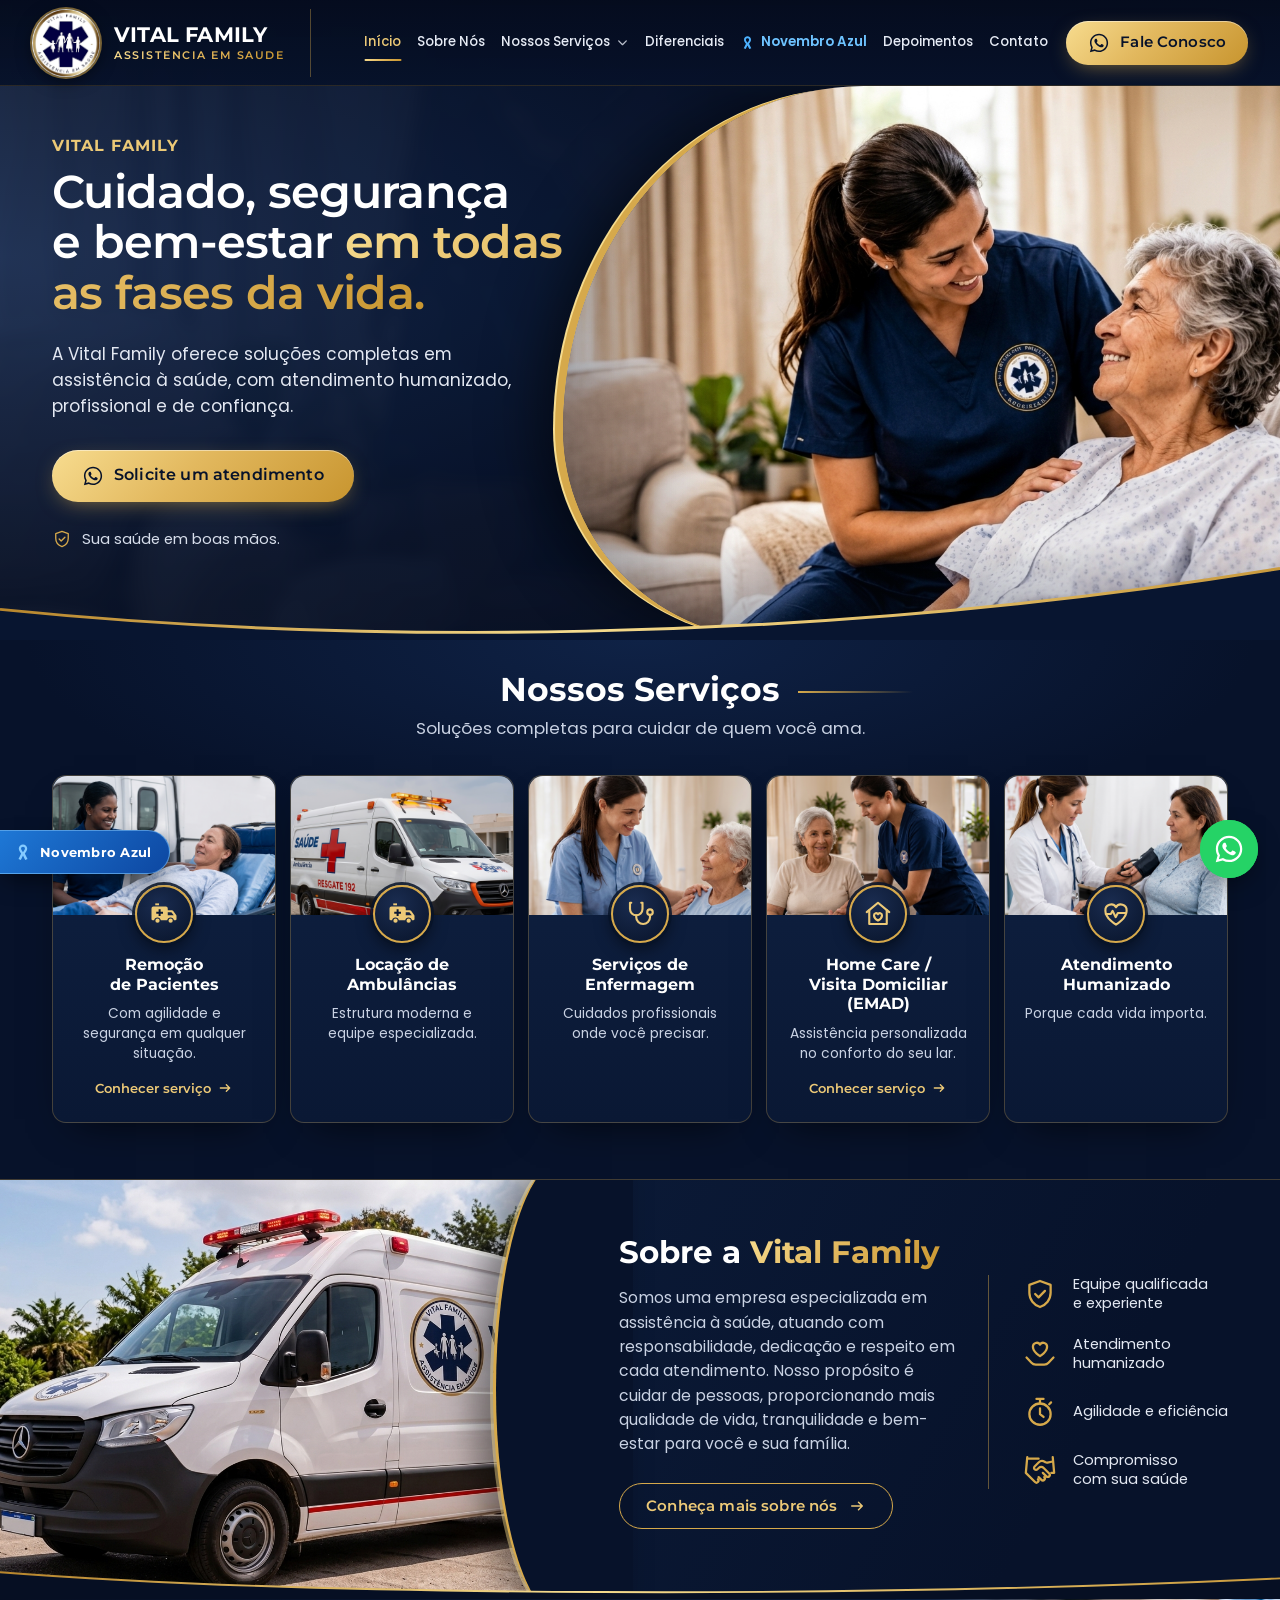
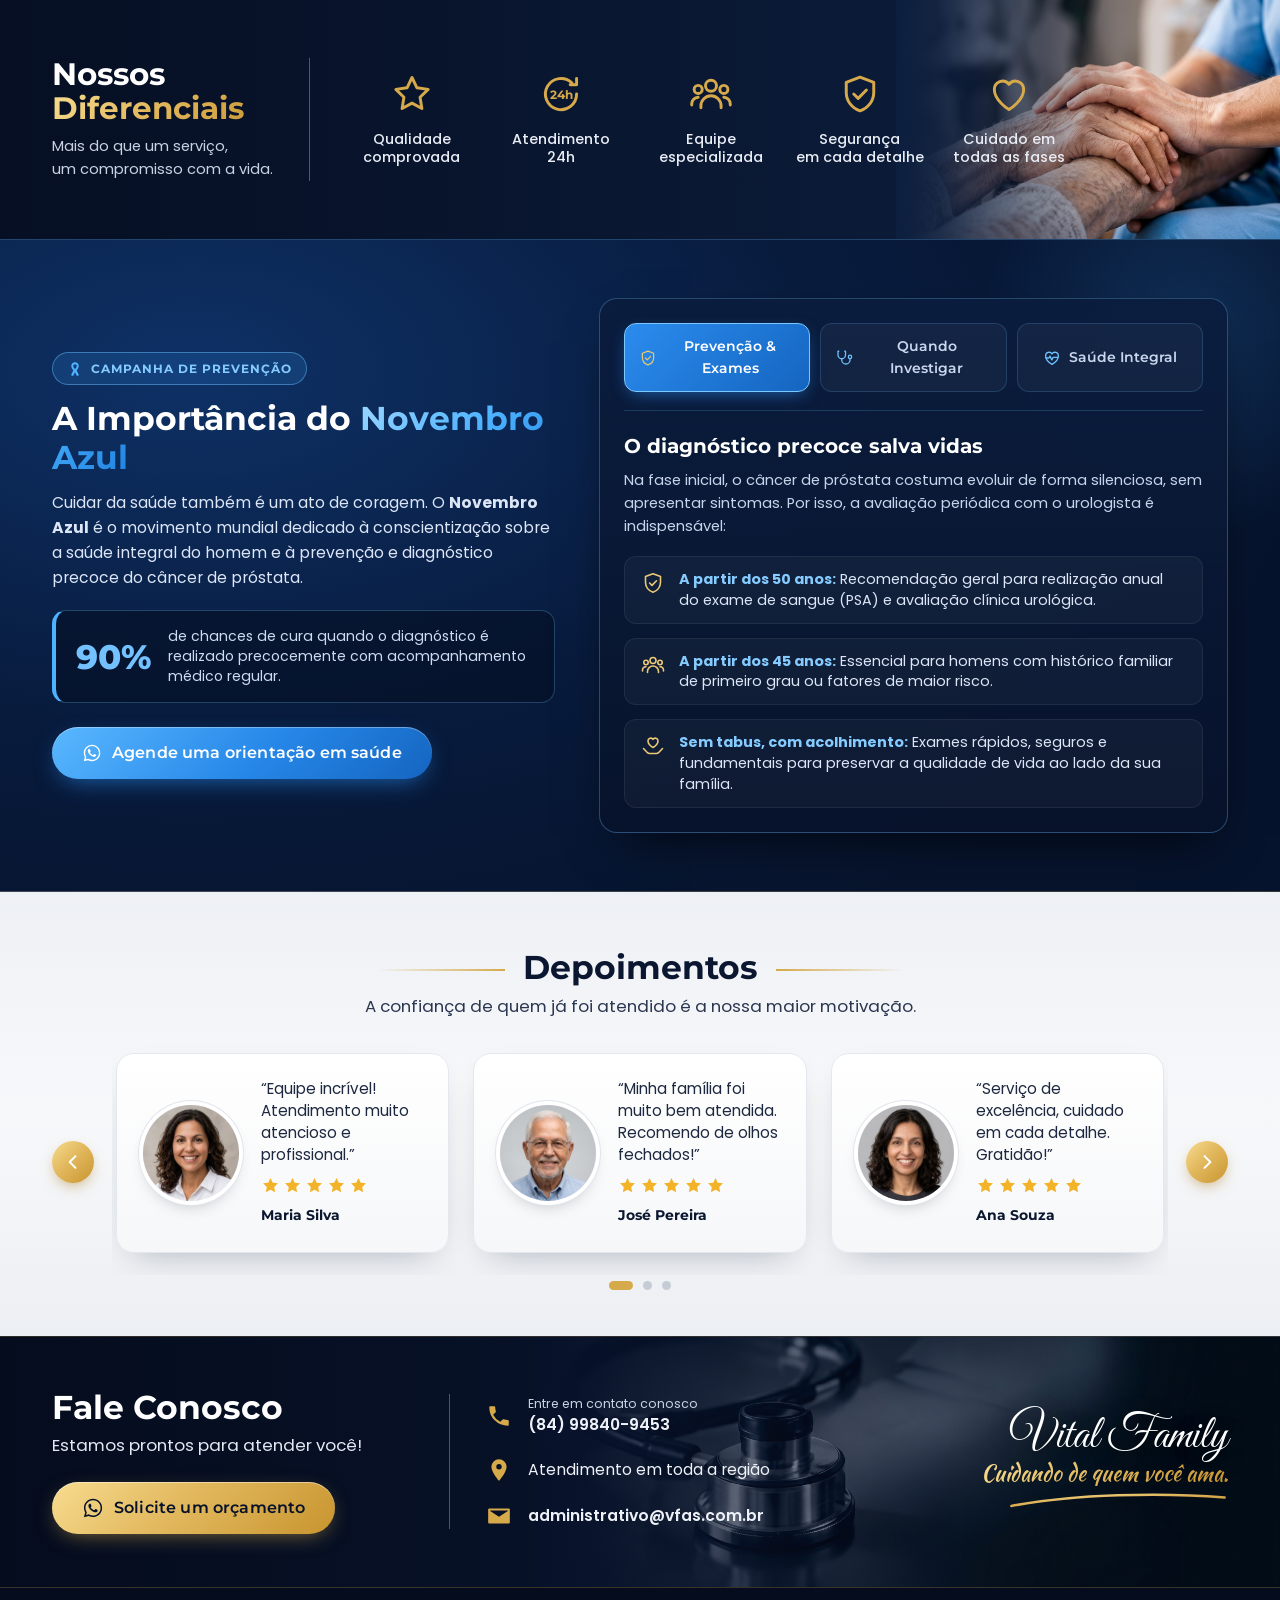
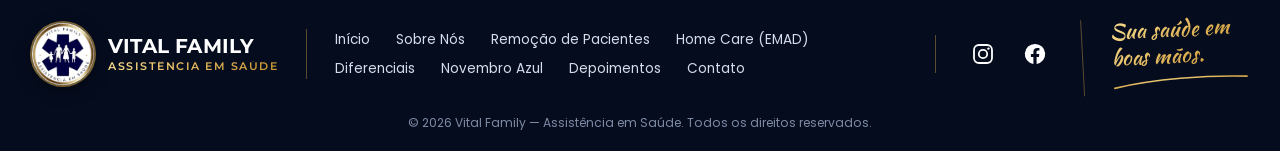
==== index.html @ 4ac7696d "Add files via upload" ====
<!DOCTYPE html>
<html lang="pt-BR">
<head>
  <meta charset="UTF-8">
  <meta name="viewport" content="width=device-width, initial-scale=1">
  <title>Vital Family | Assistência em Saúde</title>
  <meta name="description" content="A Vital Family oferece soluções completas em assistência à saúde: remoção de pacientes, locação de ambulâncias, enfermagem, home care e atendimento humanizado.">
  <meta name="theme-color" content="#07122a">
  <link rel="icon" href="assets/logo.jpeg">
  <link rel="preconnect" href="https://fonts.googleapis.com">
  <link rel="preconnect" href="https://fonts.gstatic.com" crossorigin>
  <link href="https://fonts.googleapis.com/css2?family=Montserrat:wght@400;500;600;700;800&family=Poppins:wght@400;500;600;700&family=Great+Vibes&family=Kaushan+Script&display=swap" rel="stylesheet">
  <link rel="stylesheet" href="css/style.css">
</head>
<body>

<!-- ===== SVG ICON SPRITE ===== -->
<svg width="0" height="0" style="position:absolute" aria-hidden="true">
  <defs>
    <linearGradient id="gold" x1="0" y1="0" x2="1" y2="1">
      <stop offset="0" stop-color="#f6dc8e"/><stop offset=".5" stop-color="#d9ac4f"/><stop offset="1" stop-color="#b8862c"/>
    </linearGradient>
  </defs>
  <symbol id="i-whatsapp" viewBox="0 0 24 24"><path fill="currentColor" d="M12.04 2C6.58 2 2.13 6.45 2.13 11.91c0 1.75.46 3.45 1.32 4.95L2.05 22l5.25-1.38a9.9 9.9 0 0 0 4.74 1.21c5.46 0 9.91-4.45 9.91-9.91C21.95 6.45 17.5 2 12.04 2Zm0 18.15a8.2 8.2 0 0 1-4.2-1.15l-.3-.18-3.12.82.83-3.04-.2-.31a8.2 8.2 0 0 1-1.26-4.38c0-4.54 3.7-8.24 8.25-8.24 4.54 0 8.24 3.7 8.24 8.24 0 4.55-3.7 8.24-8.24 8.24Zm4.52-6.17c-.25-.12-1.47-.72-1.69-.81-.23-.08-.39-.12-.56.13-.16.25-.64.81-.79.97-.14.17-.29.19-.54.06-.25-.12-1.05-.39-1.99-1.23-.74-.66-1.23-1.47-1.38-1.72-.14-.25-.02-.38.11-.51.11-.11.25-.29.37-.43.13-.15.17-.25.25-.42.08-.16.04-.31-.02-.43-.06-.12-.56-1.34-.76-1.84-.2-.48-.41-.42-.56-.43h-.48c-.17 0-.43.06-.66.31-.22.25-.86.85-.86 2.07 0 1.22.89 2.4 1.01 2.56.12.17 1.75 2.67 4.23 3.74.59.26 1.05.41 1.41.52.59.19 1.13.16 1.56.1.48-.07 1.47-.6 1.67-1.18.21-.58.21-1.07.15-1.18-.06-.1-.23-.16-.48-.29Z"/></symbol>
  <symbol id="i-shield" viewBox="0 0 24 24"><g fill="none" stroke="currentColor" stroke-width="1.6" stroke-linecap="round" stroke-linejoin="round"><path d="M12 2.8 4.5 5.6v5.6c0 4.7 3.2 8.6 7.5 10 4.3-1.4 7.5-5.3 7.5-10V5.6Z"/><path d="m8.6 12 2.4 2.4 4.5-4.6"/></g></symbol>
  <symbol id="i-heart" viewBox="0 0 24 24"><path fill="none" stroke="currentColor" stroke-width="1.6" stroke-linejoin="round" d="M12 20.5s-8-4.9-8-11A4.5 4.5 0 0 1 12 6.7a4.5 4.5 0 0 1 8 2.8c0 6.1-8 11-8 11Z"/></symbol>
  <symbol id="i-heart-hands" viewBox="0 0 24 24"><g fill="none" stroke="currentColor" stroke-width="1.6" stroke-linecap="round" stroke-linejoin="round"><path d="M12 13.5s-5-3-5-6.6A2.7 2.7 0 0 1 12 5.4a2.7 2.7 0 0 1 5 1.5c0 3.6-5 6.6-5 6.6Z"/><path d="M2.5 14.5 6 18.2c.8.9 1.9 1.3 3 1.3h6c1.1 0 2.2-.4 3-1.3l3.5-3.7"/></g></symbol>
  <symbol id="i-stopwatch" viewBox="0 0 24 24"><g fill="none" stroke="currentColor" stroke-width="1.6" stroke-linecap="round" stroke-linejoin="round"><circle cx="12" cy="13.5" r="7.5"/><path d="M12 9.5v4l2.5 2M9.5 2.8h5M12 2.8V6M18.5 6.5l1.3-1.3"/></g></symbol>
  <symbol id="i-handshake" viewBox="0 0 24 24"><g fill="none" stroke="currentColor" stroke-width="1.6" stroke-linecap="round" stroke-linejoin="round"><path d="m11 17 2 2a1.4 1.4 0 0 0 2-2"/><path d="m14 14 2.5 2.5a1.4 1.4 0 0 0 2-2l-3.9-3.9a2.5 2.5 0 0 0-3.5 0l-.9.9a1.4 1.4 0 0 1-2-2l2.8-2.8a3.5 3.5 0 0 1 4.3-.5l.5.3c.4.3 1 .4 1.5.3L21 6"/><path d="m21 3 1 11h-2M3 3 2 14l6.5 6.5a1.4 1.4 0 0 0 2-2M3 4h8"/></g></symbol>
  <symbol id="i-star" viewBox="0 0 24 24"><path fill="none" stroke="currentColor" stroke-width="1.6" stroke-linejoin="round" d="m12 3 2.7 5.6 6.1.9-4.4 4.3 1 6.1L12 17l-5.4 2.9 1-6.1-4.4-4.3 6.1-.9Z"/></symbol>
  <symbol id="i-star-fill" viewBox="0 0 24 24"><path fill="currentColor" d="m12 2.5 2.9 5.9 6.5.9-4.7 4.6 1.1 6.5L12 17.3l-5.8 3.1 1.1-6.5-4.7-4.6 6.5-.9Z"/></symbol>
  <symbol id="i-24h" viewBox="0 0 24 24"><g fill="none" stroke="currentColor" stroke-width="1.6" stroke-linecap="round" stroke-linejoin="round"><path d="M20.5 12A8.5 8.5 0 1 1 18 6"/><path d="M20.5 3.5V7H17"/></g><text x="12" y="14.6" text-anchor="middle" font-family="Montserrat,Arial" font-weight="700" font-size="6.6" fill="currentColor">24h</text></symbol>
  <symbol id="i-users" viewBox="0 0 24 24"><g fill="none" stroke="currentColor" stroke-width="1.6" stroke-linecap="round" stroke-linejoin="round"><circle cx="12" cy="7.5" r="3"/><path d="M6.5 19.5v-1a5.5 5.5 0 0 1 11 0v1"/><circle cx="5" cy="9.5" r="2.2"/><path d="M1.5 18v-.6A3.6 3.6 0 0 1 5 13.8"/><circle cx="19" cy="9.5" r="2.2"/><path d="M22.5 18v-.6a3.6 3.6 0 0 0-3.5-3.6"/></g></symbol>
  <symbol id="i-ambulance" viewBox="0 0 24 24"><g fill="currentColor"><path d="M2 7.5A1.5 1.5 0 0 1 3.5 6h10A1.5 1.5 0 0 1 15 7.5V9h3.2c.5 0 .9.2 1.2.6l2.3 3.1c.2.3.3.6.3.9V16a1 1 0 0 1-1 1h-1.1a2.7 2.7 0 0 0-5.3 0H9.4a2.7 2.7 0 0 0-5.3 0H3a1 1 0 0 1-1-1Zm13 3v2.5h4.8l-1.9-2.5Z"/><circle cx="6.8" cy="17.3" r="1.7"/><circle cx="17.3" cy="17.3" r="1.7"/></g><path fill="#0b1934" d="M7.7 8.2h1.6v1.9h1.9v1.6H9.3v1.9H7.7v-1.9H5.8v-1.6h1.9Z"/><path fill="currentColor" d="M5 3.5h3V5H5z"/></symbol>
  <symbol id="i-stetho" viewBox="0 0 24 24"><g fill="none" stroke="currentColor" stroke-width="1.7" stroke-linecap="round" stroke-linejoin="round"><path d="M5 3H4v5a5 5 0 0 0 10 0V3h-1"/><path d="M9 13v1.5a5.5 5.5 0 0 0 11 0V13"/><circle cx="20" cy="10.5" r="2.2"/></g></symbol>
  <symbol id="i-home-heart" viewBox="0 0 24 24"><g fill="none" stroke="currentColor" stroke-width="1.7" stroke-linecap="round" stroke-linejoin="round"><path d="M3 10.5 12 3l9 7.5"/><path d="M5 9v11h14V9"/><path d="M12 17.2s-3.2-1.9-3.2-4.1a1.7 1.7 0 0 1 3.2-.9 1.7 1.7 0 0 1 3.2.9c0 2.2-3.2 4.1-3.2 4.1Z"/></g></symbol>
  <symbol id="i-heart-pulse" viewBox="0 0 24 24"><g fill="none" stroke="currentColor" stroke-width="1.7" stroke-linecap="round" stroke-linejoin="round"><path d="M12 20.5s-8.5-5-8.5-11.2A4.6 4.6 0 0 1 12 6.6a4.6 4.6 0 0 1 8.5 2.7c0 6.2-8.5 11.2-8.5 11.2Z"/><path d="M3.8 12h4l1.5-2.5 2.4 5 1.8-3.3H20"/></g></symbol>
  <symbol id="i-phone" viewBox="0 0 24 24"><path fill="currentColor" d="M6.6 10.8a15.1 15.1 0 0 0 6.6 6.6l2.2-2.2c.3-.3.7-.4 1-.2 1.1.4 2.3.6 3.6.6.6 0 1 .4 1 1V20c0 .6-.4 1-1 1A17 17 0 0 1 3 4c0-.6.4-1 1-1h3.5c.6 0 1 .4 1 1 0 1.3.2 2.5.6 3.6.1.3 0 .7-.2 1Z"/></symbol>
  <symbol id="i-pin" viewBox="0 0 24 24"><path fill="currentColor" d="M12 2a7 7 0 0 0-7 7c0 5.2 7 13 7 13s7-7.8 7-13a7 7 0 0 0-7-7Zm0 9.5A2.5 2.5 0 1 1 12 6.5a2.5 2.5 0 0 1 0 5Z"/></symbol>
  <symbol id="i-mail" viewBox="0 0 24 24"><path fill="currentColor" d="M3 5h18a1 1 0 0 1 1 1v12a1 1 0 0 1-1 1H3a1 1 0 0 1-1-1V6a1 1 0 0 1 1-1Zm.8 2v.3l8.2 5.4 8.2-5.4V7Z"/></symbol>
  <symbol id="i-instagram" viewBox="0 0 24 24"><g fill="none" stroke="currentColor" stroke-width="1.8"><rect x="3" y="3" width="18" height="18" rx="5"/><circle cx="12" cy="12" r="4.2"/></g><circle cx="17.4" cy="6.6" r="1.2" fill="currentColor"/></symbol>
  <symbol id="i-facebook" viewBox="0 0 24 24"><path fill="currentColor" d="M12 2a10 10 0 0 0-1.6 19.9v-7H7.9V12h2.5V9.8c0-2.5 1.5-3.9 3.8-3.9 1.1 0 2.2.2 2.2.2v2.5h-1.3c-1.2 0-1.6.8-1.6 1.6V12h2.8l-.4 2.9h-2.3v7A10 10 0 0 0 12 2Z"/></symbol>
  <symbol id="i-arrow" viewBox="0 0 24 24"><path fill="none" stroke="currentColor" stroke-width="2" stroke-linecap="round" stroke-linejoin="round" d="M5 12h14m-5-5 5 5-5 5"/></symbol>
  <symbol id="i-chev" viewBox="0 0 24 24"><path fill="none" stroke="currentColor" stroke-width="2.4" stroke-linecap="round" stroke-linejoin="round" d="m9 5 7 7-7 7"/></symbol>
  <symbol id="i-ribbon" viewBox="0 0 24 24"><path fill="currentColor" d="M12 2c-3.1 0-5.6 2.4-5.6 5.4 0 2.1 1.3 4.3 3.2 6.6L6 21.3l3.1 1.2 2.9-5.8 2.9 5.8 3.1-1.2-3.6-7.3c1.9-2.3 3.2-4.5 3.2-6.6C17.6 4.4 15.1 2 12 2Zm0 3c1.5 0 2.6 1.1 2.6 2.4 0 1.2-.9 2.8-2.6 4.8-1.7-2-2.6-3.6-2.6-4.8C9.4 6.1 10.5 5 12 5Z"/></symbol>
</svg>

<!-- ===== HEADER ===== -->
<header class="header" id="header">
  <div class="container header__inner">
    <a href="#inicio" class="brand" aria-label="Vital Family - Início">
      <img src="assets/logo.jpeg" alt="Logotipo Vital Family" class="brand__logo" width="88" height="88">
      <span class="brand__text">
        <strong>VITAL FAMILY</strong>
        <small>ASSISTÊNCIA EM SAÚDE</small>
      </span>
    </a>

    <nav class="nav" id="nav" aria-label="Navegação principal">
      <ul class="nav__list">
        <li><a href="#inicio" class="nav__link is-active">Início</a></li>
        <li><a href="#sobre" class="nav__link">Sobre Nós</a></li>
        <li class="nav__item--has-sub">
          <a href="#servicos" class="nav__link">Nossos Serviços <svg class="ico-caret"><use href="#i-chev"/></svg></a>
          <ul class="nav__sub" aria-label="Páginas de serviços">
            <li><a href="remocao-de-pacientes.html"><svg><use href="#i-ambulance"/></svg> Remoção de Pacientes</a></li>
            <li><a href="home-care.html"><svg><use href="#i-home-heart"/></svg> Home Care / Visita Domiciliar (EMAD)</a></li>
            <li><a href="#servicos"><svg><use href="#i-stetho"/></svg> Ver todos os serviços</a></li>
          </ul>
        </li>
        <li><a href="#diferenciais" class="nav__link">Diferenciais</a></li>
        <li><a href="#novembro-azul" class="nav__link nav__link--blue"><svg class="ico-ribbon"><use href="#i-ribbon"/></svg> Novembro Azul</a></li>
        <li><a href="#depoimentos" class="nav__link">Depoimentos</a></li>
        <li><a href="#contato" class="nav__link">Contato</a></li>
      </ul>
      <a href="https://wa.me/5584998409453?text=Ol%C3%A1!%20Gostaria%20de%20falar%20com%20a%20Vital%20Family." target="_blank" rel="noopener" class="btn btn--gold btn--sm nav__cta">
        <svg class="ico"><use href="#i-whatsapp"/></svg> Fale Conosco
      </a>
    </nav>

    <button class="burger" id="burger" aria-label="Abrir menu" aria-expanded="false" aria-controls="nav">
      <span></span><span></span><span></span>
    </button>
  </div>
</header>

<main>
  <!-- ===== HERO ===== -->
  <section class="hero" id="inicio">
    <div class="hero__bg" aria-hidden="true"></div>
    <div class="hero__media reveal" data-reveal="right">
      <div class="hero__frame">
        <img src="assets/img/hero.jpg" alt="Profissional de saúde da Vital Family, de uniforme azul, atendendo com carinho uma senhora idosa" width="1600" height="1040" fetchpriority="high">
      </div>
    </div>
    <div class="container hero__inner">
      <div class="hero__content reveal">
        <span class="eyebrow">VITAL FAMILY</span>
        <h1 class="hero__title">Cuidado, segurança<br> e bem-estar <span class="gold-text">em todas<br> as fases da vida.</span></h1>
        <p class="hero__lead">A Vital Family oferece soluções completas em assistência à saúde, com atendimento humanizado, profissional e de confiança.</p>
        <a href="https://wa.me/5584998409453?text=Ol%C3%A1!%20Gostaria%20de%20solicitar%20um%20atendimento." target="_blank" rel="noopener" class="btn btn--gold">
          <svg class="ico"><use href="#i-whatsapp"/></svg> Solicite um atendimento
        </a>
        <p class="hero__safe"><svg class="ico ico--gold"><use href="#i-shield"/></svg> Sua saúde em boas mãos.</p>
      </div>
    </div>
    <svg class="hero__swoosh" viewBox="0 0 1440 90" preserveAspectRatio="none" aria-hidden="true">
      <defs><linearGradient id="sw" x1="0" x2="1"><stop offset="0" stop-color="#b8862c"/><stop offset=".45" stop-color="#f6dc8e"/><stop offset="1" stop-color="#c99a3d"/></linearGradient></defs>
      <path d="M0 52 C 380 92, 900 96, 1440 4 L1440 90 L0 90Z" fill="#081530"/>
      <path d="M0 52 C 380 92, 900 96, 1440 4" fill="none" stroke="url(#sw)" stroke-width="3.5"/>
    </svg>
  </section>

  <!-- ===== SERVIÇOS ===== -->
  <section class="services" id="servicos">
    <div class="container">
      <header class="section-head reveal">
        <h2 class="section-title section-title--line-right">Nossos Serviços</h2>
        <p class="section-sub">Soluções completas para cuidar de quem você ama.</p>
      </header>

      <div class="services__grid">
        <a href="remocao-de-pacientes.html" class="svc-card svc-card--link reveal" aria-label="Saiba mais sobre Remoção de Pacientes">
          <div class="svc-card__media"><img src="assets/img/svc-remocao.jpg" alt="Profissional acompanhando paciente em maca durante remoção" loading="lazy" width="960" height="512"></div>
          <span class="svc-card__icon"><svg><use href="#i-ambulance"/></svg></span>
          <h3>Remoção<br> de Pacientes</h3>
          <p>Com agilidade e segurança em qualquer situação.</p>
          <span class="svc-card__more">Conhecer serviço <svg><use href="#i-arrow"/></svg></span>
        </a>
        <article class="svc-card reveal">
          <div class="svc-card__media"><img src="assets/img/svc-ambulancia.jpg" alt="Ambulância branca equipada" loading="lazy" width="960" height="512"></div>
          <span class="svc-card__icon"><svg><use href="#i-ambulance"/></svg></span>
          <h3>Locação de<br> Ambulâncias</h3>
          <p>Estrutura moderna e equipe especializada.</p>
        </article>
        <article class="svc-card reveal">
          <div class="svc-card__media"><img src="assets/img/svc-enfermagem.jpg" alt="Enfermeira cuidando de senhora idosa" loading="lazy" width="960" height="512"></div>
          <span class="svc-card__icon"><svg><use href="#i-stetho"/></svg></span>
          <h3>Serviços de<br> Enfermagem</h3>
          <p>Cuidados profissionais onde você precisar.</p>
        </article>
        <a href="home-care.html" class="svc-card svc-card--link reveal" aria-label="Saiba mais sobre Home Care / Visita Domiciliar (EMAD)">
          <div class="svc-card__media"><img src="assets/img/svc-homecare.jpg" alt="Enfermeira em visita domiciliar a uma idosa" loading="lazy" width="960" height="512"></div>
          <span class="svc-card__icon"><svg><use href="#i-home-heart"/></svg></span>
          <h3>Home Care /<br> Visita Domiciliar (EMAD)</h3>
          <p>Assistência personalizada no conforto do seu lar.</p>
          <span class="svc-card__more">Conhecer serviço <svg><use href="#i-arrow"/></svg></span>
        </a>
        <article class="svc-card reveal">
          <div class="svc-card__media"><img src="assets/img/svc-humanizado.jpg" alt="Médica aferindo a pressão arterial de uma paciente" loading="lazy" width="960" height="512"></div>
          <span class="svc-card__icon"><svg><use href="#i-heart-pulse"/></svg></span>
          <h3>Atendimento<br> Humanizado</h3>
          <p>Porque cada vida importa.</p>
        </article>
      </div>
    </div>
  </section>

  <!-- ===== SOBRE ===== -->
  <section class="about" id="sobre">
    <div class="about__media reveal" data-reveal="left">
      <img src="assets/img/sobre-ambulancia.jpg" alt="Ambulância da Vital Family estacionada" loading="lazy" width="1600" height="850">
    </div>
    <div class="about__panel">
      <div class="about__content reveal">
        <h2 class="about__title">Sobre a <span class="gold-text">Vital Family</span></h2>
        <p>Somos uma empresa especializada em assistência à saúde, atuando com responsabilidade, dedicação e respeito em cada atendimento. Nosso propósito é cuidar de pessoas, proporcionando mais qualidade de vida, tranquilidade e bem-estar para você e sua família.</p>
        <a href="https://www.instagram.com/vitalfamily.as?dlrf=MWkxdXNpbHBlZmU1bw==" target="_blank" rel="noopener" class="btn btn--outline">Conheça mais sobre nós <svg class="ico"><use href="#i-arrow"/></svg></a>
      </div>
      <ul class="about__list reveal">
        <li><svg class="ico-lg"><use href="#i-shield"/></svg><span>Equipe qualificada<br> e experiente</span></li>
        <li><svg class="ico-lg"><use href="#i-heart-hands"/></svg><span>Atendimento<br> humanizado</span></li>
        <li><svg class="ico-lg"><use href="#i-stopwatch"/></svg><span>Agilidade e eficiência</span></li>
        <li><svg class="ico-lg"><use href="#i-handshake"/></svg><span>Compromisso<br> com sua saúde</span></li>
      </ul>
    </div>
    <svg class="about__swoosh" viewBox="0 0 1440 44" preserveAspectRatio="none" aria-hidden="true">
      <path d="M0 44 L0 8 C 360 40, 960 42, 1440 16 L1440 44 Z" fill="#060f23"/>
      <path d="M0 8 C 360 40, 960 42, 1440 16" fill="none" stroke="url(#sw)" stroke-width="2.5"/>
    </svg>
  </section>

  <!-- ===== DIFERENCIAIS ===== -->
  <section class="diff" id="diferenciais">
    <div class="diff__media" aria-hidden="true"><img src="assets/img/diferenciais.jpg" alt="" loading="lazy" width="1200" height="575"></div>
    <div class="container diff__inner">
      <div class="diff__head reveal">
        <h2><span>Nossos</span> <span class="gold-text">Diferenciais</span></h2>
        <p>Mais do que um serviço,<br> um compromisso com a vida.</p>
      </div>
      <ul class="diff__list">
        <li class="reveal"><svg class="ico-xl"><use href="#i-star"/></svg><span>Qualidade<br> comprovada</span></li>
        <li class="reveal"><svg class="ico-xl"><use href="#i-24h"/></svg><span>Atendimento<br> 24h</span></li>
        <li class="reveal"><svg class="ico-xl"><use href="#i-users"/></svg><span>Equipe<br> especializada</span></li>
        <li class="reveal"><svg class="ico-xl"><use href="#i-shield"/></svg><span>Segurança<br> em cada detalhe</span></li>
        <li class="reveal"><svg class="ico-xl"><use href="#i-heart"/></svg><span>Cuidado em<br> todas as fases</span></li>
      </ul>
    </div>
  </section>

  <!-- ===== NOVEMBRO AZUL ===== -->
  <section class="nov-azul" id="novembro-azul">
    <div class="container nov-azul__inner">
      <div class="nov-azul__intro reveal">
        <span class="nov-azul__badge"><svg><use href="#i-ribbon"/></svg> Campanha de Prevenção</span>
        <h2 class="nov-azul__title">A Importância do <span class="blue-text">Novembro Azul</span></h2>
        <p class="nov-azul__lead">Cuidar da saúde também é um ato de coragem. O <strong>Novembro Azul</strong> é o movimento mundial dedicado à conscientização sobre a saúde integral do homem e à prevenção e diagnóstico precoce do câncer de próstata.</p>
        <div class="nov-azul__stat">
          <strong>90%</strong>
          <span>de chances de cura quando o diagnóstico é realizado precocemente com acompanhamento médico regular.</span>
        </div>
        <a href="https://wa.me/5584998409453?text=Ol%C3%A1!%20Gostaria%20de%20saber%20mais%20sobre%20atendimento%20e%20cuidados%20preventivos%20(Novembro%20Azul)." target="_blank" rel="noopener" class="btn btn--blue">
          <svg class="ico"><use href="#i-whatsapp"/></svg> Agende uma orientação em saúde
        </a>
      </div>

      <div class="nov-azul__tabs reveal" role="region" aria-label="Abas sobre a importância do Novembro Azul">
        <div class="nov-tabs__nav" role="tablist" aria-label="Temas do Novembro Azul">
          <button type="button" class="nov-tabs__btn is-active" role="tab" aria-selected="true" aria-controls="tab-prevencao" id="btn-prevencao" data-tab="prevencao">
            <svg><use href="#i-shield"/></svg> Prevenção &amp; Exames
          </button>
          <button type="button" class="nov-tabs__btn" role="tab" aria-selected="false" aria-controls="tab-sinais" id="btn-sinais" data-tab="sinais">
            <svg><use href="#i-stetho"/></svg> Quando Investigar
          </button>
          <button type="button" class="nov-tabs__btn" role="tab" aria-selected="false" aria-controls="tab-habitos" id="btn-habitos" data-tab="habitos">
            <svg><use href="#i-heart-pulse"/></svg> Saúde Integral
          </button>
        </div>

        <div class="nov-tabs__panel is-active" id="tab-prevencao" role="tabpanel" aria-labelledby="btn-prevencao">
          <h3>O diagnóstico precoce salva vidas</h3>
          <p>Na fase inicial, o câncer de próstata costuma evoluir de forma silenciosa, sem apresentar sintomas. Por isso, a avaliação periódica com o urologista é indispensável:</p>
          <ul class="nov-tabs__list">
            <li><svg><use href="#i-shield"/></svg><div><strong>A partir dos 50 anos:</strong> Recomendação geral para realização anual do exame de sangue (PSA) e avaliação clínica urológica.</div></li>
            <li><svg><use href="#i-users"/></svg><div><strong>A partir dos 45 anos:</strong> Essencial para homens com histórico familiar de primeiro grau ou fatores de maior risco.</div></li>
            <li><svg><use href="#i-heart-hands"/></svg><div><strong>Sem tabus, com acolhimento:</strong> Exames rápidos, seguros e fundamentais para preservar a qualidade de vida ao lado da sua família.</div></li>
          </ul>
        </div>

        <div class="nov-tabs__panel" id="tab-sinais" role="tabpanel" aria-labelledby="btn-sinais" hidden>
          <h3>Fique atento aos sinais do seu corpo</h3>
          <p>Mesmo na ausência de sintomas, o check-up deve estar em dia. Procure avaliação médica imediatamente caso perceba alterações como:</p>
          <ul class="nov-tabs__list">
            <li><svg><use href="#i-stopwatch"/></svg><div><strong>Alterações urinárias:</strong> Dificuldade para urinar, jato urinário fraco ou necessidade frequente de urinar (especialmente à noite).</div></li>
            <li><svg><use href="#i-stetho"/></svg><div><strong>Desconforto ou dor:</strong> Sensação de esvaziamento incompleto da bexiga, ardência ou presença de sangue na urina.</div></li>
            <li><svg><use href="#i-ambulance"/></svg><div><strong>Apoio domiciliar Vital Family:</strong> Nossa equipe de enfermagem e Home Care oferece suporte completo em coletas, medicações e acompanhamento em casa.</div></li>
          </ul>
        </div>

        <div class="nov-tabs__panel" id="tab-habitos" role="tabpanel" aria-labelledby="btn-habitos" hidden>
          <h3>Cuidado em todas as fases da vida</h3>
          <p>O Novembro Azul também convida os homens a cuidarem da saúde física e mental durante todo o ano com hábitos preventivos:</p>
          <ul class="nov-tabs__list">
            <li><svg><use href="#i-heart"/></svg><div><strong>Controle cardiovascular e metabólico:</strong> Monitoramento regular da pressão arterial, glicemia e colesterol.</div></li>
            <li><svg><use href="#i-star"/></svg><div><strong>Estilo de vida saudável:</strong> Alimentação equilibrada, hidratação, prática regular de atividades físicas e abandono do tabagismo.</div></li>
            <li><svg><use href="#i-handshake"/></svg><div><strong>Conte com a Vital Family:</strong> Estamos ao lado de quem você ama com visitas domiciliares (EMAD), enfermagem e atendimento humanizado 24h.</div></li>
          </ul>
        </div>
      </div>
    </div>
  </section>

  <!-- ===== DEPOIMENTOS ===== -->
  <section class="testi" id="depoimentos">
    <div class="container">
      <header class="section-head reveal">
        <h2 class="section-title section-title--dark section-title--lines">Depoimentos</h2>
        <p class="section-sub section-sub--dark">A confiança de quem já foi atendido é a nossa maior motivação.</p>
      </header>

      <div class="carousel reveal" id="carousel">
        <button class="carousel__arrow carousel__arrow--prev" aria-label="Depoimento anterior"><svg><use href="#i-chev"/></svg></button>
        <div class="carousel__viewport">
          <div class="carousel__track">
            <article class="t-card">
              <img src="assets/img/depo-maria.jpg" alt="Foto de Maria Silva" class="t-card__avatar" loading="lazy" width="512" height="512">
              <div class="t-card__body">
                <blockquote>“Equipe incrível! Atendimento muito atencioso e profissional.”</blockquote>
                <div class="stars" aria-label="5 de 5 estrelas"><svg><use href="#i-star-fill"/></svg><svg><use href="#i-star-fill"/></svg><svg><use href="#i-star-fill"/></svg><svg><use href="#i-star-fill"/></svg><svg><use href="#i-star-fill"/></svg></div>
                <cite>Maria Silva</cite>
              </div>
            </article>
            <article class="t-card">
              <img src="assets/img/depo-jose.jpg" alt="Foto de José Pereira" class="t-card__avatar" loading="lazy" width="512" height="512">
              <div class="t-card__body">
                <blockquote>“Minha família foi muito bem atendida. Recomendo de olhos fechados!”</blockquote>
                <div class="stars" aria-label="5 de 5 estrelas"><svg><use href="#i-star-fill"/></svg><svg><use href="#i-star-fill"/></svg><svg><use href="#i-star-fill"/></svg><svg><use href="#i-star-fill"/></svg><svg><use href="#i-star-fill"/></svg></div>
                <cite>José Pereira</cite>
              </div>
            </article>
            <article class="t-card">
              <img src="assets/img/depo-ana.jpg" alt="Foto de Ana Souza" class="t-card__avatar" loading="lazy" width="512" height="512">
              <div class="t-card__body">
                <blockquote>“Serviço de excelência, cuidado em cada detalhe. Gratidão!”</blockquote>
                <div class="stars" aria-label="5 de 5 estrelas"><svg><use href="#i-star-fill"/></svg><svg><use href="#i-star-fill"/></svg><svg><use href="#i-star-fill"/></svg><svg><use href="#i-star-fill"/></svg><svg><use href="#i-star-fill"/></svg></div>
                <cite>Ana Souza</cite>
              </div>
            </article>
          </div>
        </div>
        <button class="carousel__arrow carousel__arrow--next" aria-label="Próximo depoimento"><svg><use href="#i-chev"/></svg></button>
        <div class="carousel__dots" role="tablist" aria-label="Selecionar depoimento"></div>
      </div>
    </div>
  </section>

  <!-- ===== CONTATO ===== -->
  <section class="contact" id="contato">
    <div class="contact__media" aria-hidden="true"><img src="assets/img/contato-estetoscopio.jpg" alt="" loading="lazy" width="1600" height="530"></div>
    <div class="container contact__inner">
      <div class="contact__cta reveal">
        <h2>Fale Conosco</h2>
        <p>Estamos prontos para atender você!</p>
        <a href="https://wa.me/5584998409453?text=Ol%C3%A1!%20Gostaria%20de%20solicitar%20um%20or%C3%A7amento." target="_blank" rel="noopener" class="btn btn--gold">
          <svg class="ico"><use href="#i-whatsapp"/></svg> Solicite um orçamento
        </a>
      </div>
      <ul class="contact__info reveal">
        <li>
          <svg class="ico-md"><use href="#i-phone"/></svg>
          <span><small>Entre em contato conosco</small><a href="tel:+5584998409453">(84) 99840-9453</a></span>
        </li>
        <li>
          <svg class="ico-md"><use href="#i-pin"/></svg>
          <span>Atendimento em toda a região</span>
        </li>
        <li>
          <svg class="ico-md"><use href="#i-mail"/></svg>
          <span><a href="mailto:administrativo@vfas.com.br">administrativo@vfas.com.br</a></span>
        </li>
      </ul>
      <div class="contact__sign reveal">
        <span class="script-white">Vital Family</span>
        <span class="script-gold">Cuidando de quem você ama.</span>
        <svg class="swash" viewBox="0 0 260 22" aria-hidden="true"><path d="M4 18 C 80 4, 180 2, 256 8" fill="none" stroke="url(#gold)" stroke-width="3" stroke-linecap="round"/></svg>
      </div>
    </div>
  </section>
</main>

<!-- ===== FOOTER ===== -->
<footer class="footer">
  <div class="container footer__inner">
    <a href="#inicio" class="brand brand--footer" aria-label="Vital Family - voltar ao início">
      <img src="assets/logo.jpeg" alt="Logotipo Vital Family" class="brand__logo" width="72" height="72" loading="lazy">
      <span class="brand__text"><strong>VITAL FAMILY</strong><small>ASSISTÊNCIA EM SAÚDE</small></span>
    </a>
    <nav class="footer__nav" aria-label="Links do rodapé">
      <a href="#inicio">Início</a>
      <a href="#sobre">Sobre Nós</a>
      <a href="remocao-de-pacientes.html">Remoção de Pacientes</a>
      <a href="home-care.html">Home Care (EMAD)</a>
      <a href="#diferenciais">Diferenciais</a>
      <a href="#novembro-azul">Novembro Azul</a>
      <a href="#depoimentos">Depoimentos</a>
      <a href="#contato">Contato</a>
    </nav>
    <div class="footer__social">
      <a href="https://www.instagram.com/vitalfamily.as?dlrf=MWkxdXNpbHBlZmU1bw==" target="_blank" rel="noopener" aria-label="Instagram da Vital Family"><svg><use href="#i-instagram"/></svg></a>
      <a href="https://www.facebook.com/" target="_blank" rel="noopener" aria-label="Facebook da Vital Family"><svg><use href="#i-facebook"/></svg></a>
    </div>
    <div class="footer__motto">
      <span class="script-gold">Sua saúde em boas mãos.</span>
      <svg class="swash" viewBox="0 0 260 22" aria-hidden="true"><path d="M4 18 C 80 4, 180 2, 256 8" fill="none" stroke="url(#gold)" stroke-width="3" stroke-linecap="round"/></svg>
    </div>
  </div>
  <p class="footer__copy">© <span id="year"></span> Vital Family — Assistência em Saúde. Todos os direitos reservados.</p>
</footer>

<!-- Aba flutuante lateral Novembro Azul -->
<a href="#novembro-azul" class="nov-float-tab" aria-label="A importância do Novembro Azul">
  <svg><use href="#i-ribbon"/></svg>
  <span>Novembro Azul</span>
</a>

<a href="https://wa.me/5584998409453" class="wa-float" target="_blank" rel="noopener" aria-label="Conversar no WhatsApp"><svg><use href="#i-whatsapp"/></svg></a>

<script src="js/main.js" defer></script>
</body>
</html>
---- css/style.css ----
/* =========================================================
   VITAL FAMILY — Assistência em Saúde
   ========================================================= */
:root{
  --navy-950:#050c1e;
  --navy-900:#07122a;
  --navy-850:#0a1833;
  --navy-800:#0d1f3f;
  --navy-700:#13294f;
  --gold-100:#f8e3a3;
  --gold-300:#ecc977;
  --gold-500:#d6a94b;
  --gold-700:#b07f27;
  --gold-grad:linear-gradient(135deg,#f7dc8f 0%,#e2b85e 45%,#c8952f 100%);
  --gold-line:linear-gradient(90deg,transparent,#d6a94b 20%,#f5d98a 50%,#d6a94b 80%,transparent);
  --white:#fff;
  --text-soft:#c9d2e3;
  --text-dark:#0b1730;
  --font-head:"Montserrat",system-ui,sans-serif;
  --font-body:"Poppins",system-ui,sans-serif;
  --radius:14px;
  --header-h:86px;
  --container:1240px;
  --ease:cubic-bezier(.22,.7,.2,1);
}

*,*::before,*::after{box-sizing:border-box;margin:0;padding:0}
html{scroll-behavior:smooth;scroll-padding-top:calc(var(--header-h) - 6px);-webkit-text-size-adjust:100%}
body{font-family:var(--font-body);color:var(--white);background:var(--navy-900);line-height:1.55;overflow-x:hidden;-webkit-font-smoothing:antialiased}
img,svg{display:block;max-width:100%}
a{color:inherit;text-decoration:none}
ul{list-style:none}
button{font:inherit;cursor:pointer;border:0;background:none;color:inherit}
:focus-visible{outline:2px solid var(--gold-300);outline-offset:3px;border-radius:6px}

.container{width:100%;max-width:var(--container);margin-inline:auto;padding-inline:32px}
.gold-text{background:var(--gold-grad);-webkit-background-clip:text;background-clip:text;color:transparent}

/* icons */
.ico{width:20px;height:20px;flex:none}
.ico--gold{color:var(--gold-500)}
.ico-md{width:26px;height:26px;color:var(--gold-500);flex:none}
.ico-lg{width:34px;height:34px;color:var(--gold-500);flex:none}
.ico-xl{width:44px;height:44px;color:var(--gold-500);flex:none}

/* buttons */
.btn{display:inline-flex;align-items:center;justify-content:center;gap:10px;min-height:52px;padding:12px 30px;border-radius:999px;font-family:var(--font-head);font-weight:600;font-size:1rem;letter-spacing:.01em;transition:transform .3s var(--ease),box-shadow .3s var(--ease),background .3s,color .3s;white-space:nowrap}
.btn--gold{background:var(--gold-grad);color:var(--navy-900);box-shadow:0 6px 22px -8px rgba(214,169,75,.7),inset 0 1px 0 rgba(255,255,255,.45)}
.btn--gold:hover{transform:translateY(-2px);box-shadow:0 12px 30px -8px rgba(214,169,75,.85),inset 0 1px 0 rgba(255,255,255,.45)}
.btn--gold .ico{width:22px;height:22px}
.btn--sm{min-height:44px;padding:9px 22px;font-size:.92rem}
.btn--outline{border:1.5px solid var(--gold-500);color:var(--gold-300);min-height:46px;padding:10px 26px;font-size:.95rem}
.btn--outline:hover{background:var(--gold-grad);color:var(--navy-900);border-color:transparent}
.btn--outline .ico{width:18px;height:18px;transition:transform .3s}
.btn--outline:hover .ico{transform:translateX(4px)}

/* ================= HEADER ================= */
.header{position:fixed;inset:0 0 auto;z-index:200;height:var(--header-h);background:linear-gradient(180deg,rgba(5,12,30,.98),rgba(7,18,42,.95));border-bottom:1px solid rgba(214,169,75,.18);transition:height .35s var(--ease),box-shadow .35s}
.header.is-scrolled{--header-h:72px;box-shadow:0 10px 30px -12px rgba(0,0,0,.6)}
.header__inner{height:100%;display:flex;align-items:center;justify-content:space-between;gap:24px;max-width:1320px}
.brand{display:flex;align-items:center;gap:14px;flex:none;padding-right:26px;border-right:1px solid rgba(214,169,75,.38);position:relative;z-index:220}
.brand--footer{border-right:0;padding-right:0}
.brand__logo{width:68px;height:68px;border-radius:50%;object-fit:cover;box-shadow:0 0 0 2px rgba(214,169,75,.55),0 4px 16px rgba(0,0,0,.5);transition:width .35s,height .35s}
.header.is-scrolled .brand__logo{width:56px;height:56px}
.brand__text{display:flex;flex-direction:column;line-height:1.05}
.brand__text strong{font-family:var(--font-head);font-weight:700;font-size:1.55rem;letter-spacing:.01em}
.brand__text small{font-family:var(--font-head);font-weight:600;font-size:.68rem;letter-spacing:.14em;margin-top:4px;background:var(--gold-grad);-webkit-background-clip:text;background-clip:text;color:transparent}

.nav{display:flex;align-items:center;gap:28px}
.nav__list{display:flex;align-items:center;gap:24px}
.nav__link{position:relative;display:inline-flex;align-items:center;gap:6px;font-size:.88rem;font-weight:500;color:#e6ebf5;padding:8px 0;transition:color .25s;white-space:nowrap}
.nav__link::after{content:"";position:absolute;left:50%;bottom:0;width:0;height:2px;border-radius:2px;background:var(--gold-grad);transform:translateX(-50%);transition:width .3s var(--ease)}
.nav__link:hover,.nav__link.is-active{color:var(--gold-300)}
.nav__link:hover::after,.nav__link.is-active::after{width:100%}
.nav__link--blue{color:#6ec3ff;font-weight:600}
.nav__link--blue:hover,.nav__link--blue.is-active{color:#9dd7ff}
.nav__link--blue::after{background:linear-gradient(90deg,#38a1ff,#85cbff)}
.ico-ribbon{width:15px;height:15px;color:#4db2ff;flex:none}

.burger{display:none;width:46px;height:46px;border-radius:12px;border:1px solid rgba(214,169,75,.5);background:rgba(10,24,51,.9);position:relative;z-index:220}
.burger span{position:absolute;left:12px;right:12px;height:2px;border-radius:2px;background:var(--gold-300);transition:transform .35s var(--ease),opacity .2s}
.burger span:nth-child(1){top:15px}.burger span:nth-child(2){top:22px}.burger span:nth-child(3){top:29px}
.burger[aria-expanded="true"] span:nth-child(1){transform:translateY(7px) rotate(45deg)}
.burger[aria-expanded="true"] span:nth-child(2){opacity:0}
.burger[aria-expanded="true"] span:nth-child(3){transform:translateY(-7px) rotate(-45deg)}

/* ================= HERO ================= */
.hero{position:relative;min-height:clamp(600px,48vw,720px);padding-top:var(--header-h);display:flex;align-items:center;overflow:hidden;background:radial-gradient(120% 90% at 0% 40%,#13284f 0%,var(--navy-900) 55%,var(--navy-950) 100%)}
.hero__bg{position:absolute;inset:0;background:url("../assets/img/hero.jpg") left center/cover no-repeat;opacity:.12;filter:blur(6px) grayscale(.4);transform:scale(1.1)}
.hero__bg::after{content:"";position:absolute;inset:0;background:linear-gradient(90deg,rgba(7,18,42,.4),rgba(7,18,42,.95) 55%)}
.hero__media{position:absolute;top:calc(var(--header-h) + 0px);right:0;bottom:0;width:56%;z-index:1}
.hero__frame{position:absolute;inset:0;border-top-left-radius:42% 62%;border-bottom-left-radius:30% 38%;overflow:hidden;box-shadow:-10px 0 0 -2px var(--gold-500),-12px 0 0 -2px #f6dc8e,-30px 0 60px -10px rgba(0,0,0,.6)}
.hero__frame::before{content:"";position:absolute;inset:0;z-index:1;background:linear-gradient(90deg,rgba(7,18,42,.35),transparent 22%),linear-gradient(0deg,rgba(7,18,42,.35),transparent 18%);pointer-events:none}
.hero__frame img{width:100%;height:100%;object-fit:cover;object-position:35% 30%}
.hero__inner{position:relative;z-index:2;padding-block:48px 90px}
.hero__content{max-width:540px}
.eyebrow{display:inline-block;font-family:var(--font-head);font-weight:700;font-size:1rem;letter-spacing:.06em;color:var(--gold-300);margin-bottom:8px}
.hero__title{font-family:var(--font-head);font-weight:600;font-size:clamp(2.1rem,3.6vw,3.35rem);line-height:1.1;letter-spacing:-.015em;margin-bottom:22px}
.hero__lead{font-size:1.06rem;color:#e3e8f2;max-width:470px;margin-bottom:30px}
.hero__safe{display:flex;align-items:center;gap:10px;margin-top:26px;font-size:.92rem;color:#d7deeb}
.hero__swoosh{position:absolute;left:0;right:0;bottom:-1px;width:100%;height:clamp(40px,6vw,90px);z-index:3}

/* ================= SECTION HEADS ================= */
.section-head{text-align:center;margin-bottom:34px}
.section-title{position:relative;display:inline-block;font-family:var(--font-head);font-weight:700;font-size:clamp(1.8rem,2.6vw,2.4rem);line-height:1.15}
.section-title--line-right::after{content:"";position:absolute;top:55%;left:calc(100% + 18px);width:clamp(60px,9vw,140px);height:2px;background:linear-gradient(90deg,var(--gold-500),transparent)}
.section-title--lines::before,.section-title--lines::after{content:"";position:absolute;top:55%;width:clamp(50px,10vw,150px);height:2px}
.section-title--lines::before{right:calc(100% + 18px);background:linear-gradient(270deg,var(--gold-500),transparent)}
.section-title--lines::after{left:calc(100% + 18px);background:linear-gradient(90deg,var(--gold-500),transparent)}
.section-title--dark{color:var(--text-dark)}
.section-sub{margin-top:6px;font-size:1.05rem;color:var(--text-soft)}
.section-sub--dark{color:#2b3650}

/* ================= SERVICES ================= */
.services{position:relative;padding:30px 0 56px;background:radial-gradient(80% 60% at 50% 0%,#0f2246 0%,var(--navy-900) 60%),var(--navy-900)}
.services__grid{display:grid;grid-template-columns:repeat(5,1fr);gap:18px}
.svc-card{position:relative;display:flex;flex-direction:column;align-items:center;text-align:center;padding:0 0 24px;border-radius:var(--radius);background:linear-gradient(180deg,#0f2142 0%,#0a1834 100%);border:1px solid rgba(214,169,75,.28);box-shadow:0 18px 40px -22px rgba(0,0,0,.8);transition:transform .4s var(--ease),border-color .4s,box-shadow .4s}
.svc-card:hover{transform:translateY(-6px);border-color:rgba(236,201,119,.7);box-shadow:0 26px 50px -22px rgba(0,0,0,.9),0 0 0 1px rgba(214,169,75,.2)}
.svc-card__media{width:100%;aspect-ratio:16/10;border-radius:var(--radius) var(--radius) 0 0;overflow:hidden}
.svc-card__media img{width:100%;height:100%;object-fit:cover;transition:transform .7s var(--ease)}
.svc-card:hover .svc-card__media img{transform:scale(1.06)}
.svc-card__icon{display:grid;place-items:center;width:58px;height:58px;margin-top:-30px;margin-bottom:12px;border-radius:50%;background:radial-gradient(circle at 40% 30%,#1a2c50,#081329);border:2px solid var(--gold-500);box-shadow:0 0 0 3px rgba(8,19,41,.85),0 6px 16px rgba(0,0,0,.5);color:var(--gold-300);position:relative;z-index:1}
.svc-card__icon svg{width:30px;height:30px}
.svc-card h3{font-family:var(--font-head);font-weight:700;font-size:1.06rem;line-height:1.25;margin-bottom:10px;padding-inline:12px;min-height:2.5em;display:flex;align-items:center}
.svc-card p{font-size:.86rem;color:var(--text-soft);line-height:1.45;padding-inline:16px;max-width:220px}

/* ================= ABOUT ================= */
.about{position:relative;display:grid;grid-template-columns:44% 56%;background:var(--navy-900);min-height:420px;border-top:1px solid rgba(214,169,75,.28);overflow:hidden}
.about__media{position:relative;overflow:hidden}
.about__media img{width:100%;height:100%;object-fit:cover;object-position:40% 60%}
.about__panel{position:relative;display:grid;grid-template-columns:1fr auto;align-items:center;gap:40px;padding:48px max(32px,calc((100vw - var(--container))/2 + 32px)) 64px 64px;background:linear-gradient(120deg,#0b1a37 0%,var(--navy-900) 70%)}
.about__panel::before{content:"";position:absolute;left:-70px;top:-20px;bottom:-20px;width:140px;background:var(--navy-900);border-radius:50% 0 0 50%/50% 0 0 50%;border-left:3.5px solid var(--gold-500);box-shadow:-3px 0 0 rgba(246,220,142,.45),-18px 0 36px rgba(0,0,0,.45);z-index:0}
.about__swoosh{position:absolute;left:0;right:0;bottom:-1px;width:100%;height:34px;z-index:3;pointer-events:none}
.about__content,.about__list{position:relative;z-index:1}
.about__title{font-family:var(--font-head);font-weight:700;font-size:clamp(1.8rem,2.4vw,2.3rem);line-height:1.15;margin-bottom:16px}
.about__content p{font-size:.98rem;color:var(--text-soft);margin-bottom:26px;max-width:520px}
.about__list{display:flex;flex-direction:column;gap:22px;padding-left:34px;border-left:1px solid rgba(214,169,75,.45)}
.about__list li{display:flex;align-items:center;gap:16px;font-size:.92rem;line-height:1.3;color:#e3e8f2}

/* ================= DIFERENCIAIS ================= */
.diff{position:relative;overflow:hidden;background:linear-gradient(90deg,#060f23 0%,var(--navy-850) 55%,var(--navy-800) 100%)}
.diff__media{position:absolute;top:0;right:0;bottom:0;width:30%}
.diff__media img{width:100%;height:100%;object-fit:cover;object-position:60% 50%}
.diff__media::after{content:"";position:absolute;inset:0;background:linear-gradient(90deg,var(--navy-800) 0%,rgba(13,31,63,.6) 30%,transparent 65%)}
.diff__inner{position:relative;z-index:1;display:flex;align-items:center;gap:36px;padding-block:44px;min-height:240px;max-width:var(--container)}
.diff__head{flex:none;padding-right:36px;border-right:1px solid rgba(214,169,75,.45)}
.diff__head h2{font-family:var(--font-head);font-weight:700;font-size:clamp(1.8rem,2.4vw,2.3rem);line-height:1.1;display:flex;flex-direction:column}
.diff__head p{margin-top:10px;font-size:.92rem;color:var(--text-soft)}
.diff__list{display:grid;grid-template-columns:repeat(5,minmax(0,1fr));gap:18px;flex:1;max-width:66%}
.diff__list li{display:flex;flex-direction:column;align-items:center;text-align:center;gap:14px;font-size:.9rem;font-weight:500;line-height:1.3;color:#e8ecf4}
.diff__list li svg{transition:transform .4s var(--ease)}
.diff__list li:hover svg{transform:translateY(-4px) scale(1.06)}

/* ================= NOVEMBRO AZUL ================= */
.nov-azul{position:relative;padding:58px 0;background:radial-gradient(90% 100% at 15% 20%,#0e3166 0%,#081b3d 55%,#06132c 100%);border-top:1px solid rgba(92,180,255,.3);border-bottom:1px solid rgba(214,169,75,.25);overflow:hidden}
.nov-azul::before{content:"";position:absolute;right:-120px;top:-120px;width:420px;height:420px;border-radius:50%;background:radial-gradient(circle,rgba(56,161,255,.18),transparent 70%);pointer-events:none}
.nov-azul__inner{display:grid;grid-template-columns:1fr 1.25fr;align-items:center;gap:44px;position:relative;z-index:1}
.nov-azul__badge{display:inline-flex;align-items:center;gap:8px;padding:6px 14px;border-radius:999px;background:rgba(56,161,255,.15);border:1px solid rgba(110,195,255,.45);color:#85cbff;font-family:var(--font-head);font-weight:700;font-size:.78rem;letter-spacing:.08em;text-transform:uppercase;margin-bottom:14px}
.nov-azul__badge svg{width:16px;height:16px;color:#4db2ff}
.nov-azul__title{font-family:var(--font-head);font-weight:700;font-size:clamp(1.85rem,2.6vw,2.45rem);line-height:1.15;margin-bottom:14px}
.blue-text{background:linear-gradient(135deg,#9dd7ff 0%,#4db2ff 50%,#1f82e0 100%);-webkit-background-clip:text;background-clip:text;color:transparent}
.nov-azul__lead{font-size:.98rem;color:#dce6f7;margin-bottom:20px;line-height:1.6}
.nov-azul__stat{display:flex;align-items:center;gap:16px;padding:16px 20px;border-radius:14px;background:rgba(5,16,38,.65);border:1px solid rgba(110,195,255,.28);border-left:4px solid #4db2ff;margin-bottom:24px}
.nov-azul__stat strong{font-family:var(--font-head);font-weight:800;font-size:2.1rem;line-height:1;color:#73c2ff;flex:none}
.nov-azul__stat span{font-size:.88rem;color:#cedbf0;line-height:1.4}
.btn--blue{background:linear-gradient(135deg,#5ab8ff 0%,#2687e8 55%,#1565c0 100%);color:#fff;box-shadow:0 8px 24px -8px rgba(38,135,232,.75),inset 0 1px 0 rgba(255,255,255,.35)}
.btn--blue:hover{transform:translateY(-2px);box-shadow:0 14px 30px -8px rgba(56,161,255,.9)}

.nov-azul__tabs{background:linear-gradient(180deg,rgba(11,29,62,.95),rgba(7,19,43,.96));border:1px solid rgba(110,195,255,.3);border-radius:18px;padding:24px;box-shadow:0 22px 48px -20px rgba(0,0,0,.75)}
.nov-tabs__nav{display:grid;grid-template-columns:repeat(3,1fr);gap:10px;padding-bottom:18px;margin-bottom:20px;border-bottom:1px solid rgba(110,195,255,.2)}
.nov-tabs__btn{display:flex;align-items:center;justify-content:center;gap:8px;padding:12px 14px;border-radius:12px;background:rgba(255,255,255,.04);border:1px solid rgba(110,195,255,.18);color:#c9d7ee;font-family:var(--font-head);font-weight:600;font-size:.86rem;transition:all .25s var(--ease)}
.nov-tabs__btn svg{width:18px;height:18px;color:#6ec3ff;flex:none}
.nov-tabs__btn:hover{background:rgba(56,161,255,.12);color:#fff}
.nov-tabs__btn.is-active{background:linear-gradient(135deg,#2b8cee,#1565c0);border-color:#7bc8ff;color:#fff;box-shadow:0 6px 18px -6px rgba(43,140,238,.7)}
.nov-tabs__btn.is-active svg{color:var(--gold-300)}
.nov-tabs__panel h3{font-family:var(--font-head);font-weight:700;font-size:1.22rem;color:#fff;margin-bottom:8px}
.nov-tabs__panel>p{font-size:.92rem;color:#c7d5ec;margin-bottom:18px}
.nov-tabs__list{display:flex;flex-direction:column;gap:14px}
.nov-tabs__list li{display:flex;align-items:flex-start;gap:14px;padding:12px 16px;border-radius:12px;background:rgba(255,255,255,.035);border:1px solid rgba(255,255,255,.07);font-size:.9rem;color:#dce6f7;line-height:1.45}
.nov-tabs__list li svg{width:24px;height:24px;color:var(--gold-300);flex:none;margin-top:2px}
.nov-tabs__list li strong{color:#85cbff}

/* Aba flutuante lateral Novembro Azul */
.nov-float-tab{position:fixed;left:0;bottom:26px;z-index:90;display:inline-flex;align-items:center;gap:8px;padding:11px 18px 11px 14px;border-radius:0 999px 999px 0;background:linear-gradient(135deg,#1e78d6,#0d47a1);border:1px solid rgba(133,203,255,.55);border-left:0;color:#fff;font-family:var(--font-head);font-weight:700;font-size:.82rem;letter-spacing:.02em;box-shadow:0 10px 24px -6px rgba(0,0,0,.6);transition:transform .3s var(--ease),box-shadow .3s}
.nov-float-tab svg{width:18px;height:18px;color:#85cbff;flex:none}
.nov-float-tab:hover{transform:translateX(4px);box-shadow:0 12px 28px -4px rgba(30,120,214,.8)}

/* ================= NAV SUBMENU & LINKED CARDS ================= */
.nav__item--has-sub{position:relative}
.ico-caret{width:13px;height:13px;transform:rotate(90deg);transition:transform .25s var(--ease);opacity:.8}
.nav__item--has-sub:hover .ico-caret{transform:rotate(270deg)}
.nav__sub{position:absolute;top:100%;left:50%;transform:translate(-50%,10px);min-width:290px;padding:10px;border-radius:14px;background:linear-gradient(180deg,#0b1c3d,#061126);border:1px solid rgba(214,169,75,.38);box-shadow:0 20px 44px -12px rgba(0,0,0,.85);opacity:0;visibility:hidden;pointer-events:none;transition:opacity .25s var(--ease),transform .25s var(--ease),visibility .25s;z-index:230}
.nav__item--has-sub:hover .nav__sub,.nav__item--has-sub:focus-within .nav__sub{opacity:1;visibility:visible;pointer-events:auto;transform:translate(-50%,0)}
.nav__sub li+li{margin-top:4px}
.nav__sub a{display:flex;align-items:center;gap:10px;padding:10px 14px;border-radius:10px;font-family:var(--font-head);font-size:.85rem;font-weight:600;color:#e6ebf5;transition:background .2s,color .2s}
.nav__sub a svg{width:18px;height:18px;color:var(--gold-300);flex:none}
.nav__sub a:hover,.nav__sub a.is-current{background:rgba(214,169,75,.14);color:var(--gold-300)}

.svc-card--link{cursor:pointer}
.svc-card__more{display:inline-flex;align-items:center;gap:6px;margin-top:auto;padding-top:14px;font-family:var(--font-head);font-weight:600;font-size:.82rem;color:var(--gold-300);transition:color .25s}
.svc-card__more svg{width:16px;height:16px;transition:transform .25s var(--ease)}
.svc-card--link:hover .svc-card__more{color:var(--gold-100)}
.svc-card--link:hover .svc-card__more svg{transform:translateX(4px)}

/* ================= INTERNAL PAGES (REMOÇÃO & HOME CARE) ================= */
.breadcrumb{display:flex;flex-wrap:wrap;align-items:center;gap:8px;font-size:.8rem;color:var(--text-soft);margin-bottom:14px}
.breadcrumb a{color:#d8e0ef;transition:color .2s}
.breadcrumb a:hover{color:var(--gold-300)}
.breadcrumb span{color:rgba(214,169,75,.55)}
.breadcrumb strong{color:var(--gold-300);font-weight:600}
.hero--sub .hero__title{font-size:clamp(1.95rem,3.2vw,2.95rem)}
.hero__actions{display:flex;flex-wrap:wrap;gap:14px}

/* Steps section */
.steps-sec{padding:64px 0;background:radial-gradient(80% 60% at 50% 0%,#0f2246 0%,var(--navy-900) 65%),var(--navy-900);border-top:1px solid rgba(214,169,75,.2)}
.steps-grid{display:grid;grid-template-columns:repeat(4,1fr);gap:22px}
.step-card{position:relative;padding:28px 24px 26px;border-radius:var(--radius);background:linear-gradient(180deg,#0f2142 0%,#09162f 100%);border:1px solid rgba(214,169,75,.28);box-shadow:0 18px 40px -22px rgba(0,0,0,.8);transition:transform .35s var(--ease),border-color .35s}
.step-card:hover{transform:translateY(-5px);border-color:rgba(236,201,119,.65)}
.step-card__num{position:absolute;top:18px;right:20px;font-family:var(--font-head);font-weight:800;font-size:1.85rem;line-height:1;background:var(--gold-grad);-webkit-background-clip:text;background-clip:text;color:transparent;opacity:.35}
.step-card__icon{width:54px;height:54px;border-radius:50%;display:grid;place-items:center;background:radial-gradient(circle at 40% 30%,#1a2c50,#081329);border:1.5px solid var(--gold-500);color:var(--gold-300);margin-bottom:18px}
.step-card__icon svg{width:26px;height:26px}
.step-card h3{font-family:var(--font-head);font-weight:700;font-size:1.08rem;margin-bottom:10px;color:#fff}
.step-card p{font-size:.88rem;color:var(--text-soft);line-height:1.5}

/* Audience & Care Offer (Home Care) */
.audience-grid{display:grid;grid-template-columns:repeat(4,1fr);gap:20px;margin-bottom:48px}
.aud-card{padding:26px 22px;border-radius:var(--radius);background:linear-gradient(180deg,#0f2142 0%,#0a1834 100%);border:1px solid rgba(214,169,75,.26);box-shadow:0 16px 36px -20px rgba(0,0,0,.75);transition:transform .35s var(--ease),border-color .35s}
.aud-card:hover{transform:translateY(-5px);border-color:rgba(236,201,119,.65)}
.aud-card__icon{width:52px;height:52px;border-radius:14px;display:grid;place-items:center;background:rgba(214,169,75,.12);border:1px solid rgba(214,169,75,.4);color:var(--gold-300);margin-bottom:16px}
.aud-card__icon svg{width:28px;height:28px}
.aud-card h3{font-family:var(--font-head);font-weight:700;font-size:1.02rem;line-height:1.3;margin-bottom:10px}
.aud-card p{font-size:.87rem;color:var(--text-soft);line-height:1.5}

.care-offer{display:grid;grid-template-columns:42% 58%;border-radius:20px;overflow:hidden;background:linear-gradient(125deg,#0d2042 0%,#07132b 100%);border:1px solid rgba(214,169,75,.35);box-shadow:0 24px 54px -22px rgba(0,0,0,.85)}
.care-offer__media{position:relative;min-height:320px}
.care-offer__media img{width:100%;height:100%;object-fit:cover}
.care-offer__body{padding:40px 44px}
.care-offer__body h3{font-family:var(--font-head);font-weight:700;font-size:clamp(1.5rem,2.2vw,2rem);line-height:1.2;margin-bottom:12px}
.care-offer__body>p{font-size:.95rem;color:var(--text-soft);margin-bottom:22px}
.care-offer__list{display:flex;flex-direction:column;gap:14px;margin-bottom:28px}
.care-offer__list li{display:flex;align-items:flex-start;gap:14px;padding:12px 16px;border-radius:12px;background:rgba(255,255,255,.035);border:1px solid rgba(214,169,75,.18);font-size:.9rem;color:#e3e9f5;line-height:1.45}
.care-offer__list li svg{width:24px;height:24px;color:var(--gold-300);flex:none;margin-top:2px}
.care-offer__list li strong{color:var(--gold-300)}

/* FAQ section */
.faq-sec{padding:60px 0;background:linear-gradient(180deg,var(--navy-950) 0%,var(--navy-900) 100%);border-top:1px solid rgba(214,169,75,.2)}
.faq-list{max-width:880px;margin-inline:auto;display:flex;flex-direction:column;gap:14px}
.faq-item{border-radius:14px;background:linear-gradient(180deg,#0e2040,#09162e);border:1px solid rgba(214,169,75,.28);overflow:hidden;transition:border-color .25s}
.faq-item[open]{border-color:rgba(236,201,119,.65)}
.faq-item summary{list-style:none;display:flex;align-items:center;justify-content:space-between;gap:16px;padding:20px 24px;font-family:var(--font-head);font-weight:600;font-size:1rem;color:#fff;cursor:pointer}
.faq-item summary::-webkit-details-marker{display:none}
.faq-ico{width:20px;height:20px;color:var(--gold-300);flex:none;transform:rotate(90deg);transition:transform .25s var(--ease)}
.faq-item[open] .faq-ico{transform:rotate(270deg)}
.faq-body{padding:0 24px 20px;font-size:.92rem;color:var(--text-soft);line-height:1.6;border-top:1px solid rgba(214,169,75,.14);padding-top:14px}

/* Interactive Forms Section */
.form-sec{padding:68px 0;background:radial-gradient(90% 90% at 10% 20%,#11264d 0%,var(--navy-950) 70%);border-top:1px solid rgba(214,169,75,.28)}
.form-sec__inner{display:grid;grid-template-columns:1fr 1.25fr;align-items:start;gap:48px}
.form-sec__info>p{font-size:.98rem;color:var(--text-soft);margin-bottom:24px;line-height:1.6}
.notice-box{display:flex;align-items:flex-start;gap:16px;padding:18px 20px;border-radius:14px;background:rgba(214,169,75,.08);border:1px solid rgba(214,169,75,.38);border-left:4px solid var(--gold-500);margin-bottom:28px}
.notice-box strong{display:block;font-family:var(--font-head);font-size:.95rem;color:var(--gold-300);margin-bottom:4px}
.notice-box p{font-size:.86rem;color:#dce4f2;line-height:1.5}
.contact__info--clean{border-left:0;padding-left:0;padding-top:8px}

.vf-form{padding:34px 32px;border-radius:20px;background:linear-gradient(180deg,#0d1f3f 0%,#08142b 100%);border:1px solid rgba(214,169,75,.38);box-shadow:0 24px 56px -20px rgba(0,0,0,.85)}
.vf-form__head{margin-bottom:24px;padding-bottom:16px;border-bottom:1px solid rgba(214,169,75,.2)}
.vf-form__head h3{font-family:var(--font-head);font-weight:700;font-size:1.3rem;color:#fff;margin-bottom:4px}
.vf-form__head p{font-size:.88rem;color:var(--text-soft)}
.vf-form__grid{display:grid;grid-template-columns:1fr 1fr;gap:18px;margin-bottom:24px}
.vf-field{display:flex;flex-direction:column;gap:7px}
.vf-field--full{grid-column:1/-1}
.vf-field label{font-family:var(--font-head);font-weight:600;font-size:.83rem;color:#e6ecf7}
.vf-field input,.vf-field select,.vf-field textarea{width:100%;padding:13px 15px;border-radius:11px;border:1px solid rgba(214,169,75,.3);background:rgba(5,12,30,.75);color:#fff;font-family:var(--font-body);font-size:.92rem;transition:border-color .25s,box-shadow .25s}
.vf-field input::placeholder,.vf-field textarea::placeholder{color:#7f8ea8}
.vf-field select option{background:#07122a;color:#fff}
.vf-field input:focus,.vf-field select:focus,.vf-field textarea:focus{outline:none;border-color:var(--gold-300);box-shadow:0 0 0 3px rgba(214,169,75,.2)}
.vf-field input[type="date"]{color-scheme:dark}
.vf-form__submit{width:100%;min-height:54px;font-size:1.02rem}
.vf-form__disclaimer{display:block;text-align:center;font-size:.78rem;color:var(--text-soft);margin-top:12px;line-height:1.4}

/* ================= TESTIMONIALS ================= */
.testi{position:relative;padding:56px 0 46px;background:linear-gradient(180deg,#eef1f5 0%,#f7f8fa 50%,#eceff3 100%);color:var(--text-dark)}
.carousel{position:relative;padding-inline:64px}
.carousel__viewport{overflow:hidden;padding:16px 4px 22px;margin:-16px -4px -22px}
.carousel__track{display:flex;transition:transform .6s var(--ease);will-change:transform}
.t-card{flex:0 0 calc((100% - 2*24px)/3);margin-right:24px;display:flex;align-items:center;gap:22px;padding:24px 26px;background:linear-gradient(180deg,#fff,#f6f7f9);border-radius:18px;border:1px solid #e3e7ee;box-shadow:0 14px 34px -18px rgba(11,23,48,.35);user-select:none}
.t-card__avatar{width:96px;height:96px;flex:none;border-radius:50%;object-fit:cover;box-shadow:0 0 0 4px #fff,0 0 0 5px #e1e5ec,0 8px 18px -6px rgba(0,0,0,.3)}
.t-card blockquote{font-size:.95rem;line-height:1.45;color:#1d2840}
.stars{display:flex;gap:3px;margin:10px 0 8px;color:#f3b329}
.stars svg{width:19px;height:19px}
.t-card cite{font-style:normal;font-family:var(--font-head);font-weight:700;font-size:.9rem;color:var(--text-dark)}
.carousel__arrow{position:absolute;top:calc(50% - 22px);width:42px;height:42px;border-radius:50%;display:grid;place-items:center;background:var(--gold-grad);color:#fff;box-shadow:0 6px 16px -6px rgba(176,127,39,.8);transition:transform .3s,box-shadow .3s;z-index:2}
.carousel__arrow svg{width:20px;height:20px}
.carousel__arrow:hover{transform:scale(1.1)}
.carousel__arrow--prev{left:0}.carousel__arrow--prev svg{transform:rotate(180deg)}
.carousel__arrow--next{right:0}
.carousel__dots{display:flex;justify-content:center;gap:10px;margin-top:28px}
.carousel__dots button{width:9px;height:9px;border-radius:50%;background:#c6ccd6;transition:background .3s,transform .3s,width .3s}
.carousel__dots button[aria-selected="true"]{background:var(--gold-500);width:24px;border-radius:6px}

/* ================= CONTACT ================= */
.contact{position:relative;overflow:hidden;background:linear-gradient(90deg,var(--navy-950),var(--navy-850));border-top:1px solid rgba(214,169,75,.2)}
.contact__media{position:absolute;top:0;right:0;bottom:0;width:58%}
.contact__media img{width:100%;height:100%;object-fit:cover;object-position:30% 50%}
.contact__media::after{content:"";position:absolute;inset:0;background:linear-gradient(90deg,var(--navy-900) 0%,rgba(7,18,42,.55) 35%,rgba(7,18,42,.1) 70%)}
.contact__inner{position:relative;z-index:1;display:grid;grid-template-columns:1.05fr 1fr 1.15fr;align-items:center;gap:32px;padding-block:52px;min-height:250px}
.contact__cta h2{font-family:var(--font-head);font-weight:700;font-size:clamp(1.9rem,2.6vw,2.4rem);line-height:1.1}
.contact__cta p{font-size:1.05rem;color:#e3e8f2;margin:6px 0 24px}
.contact__info{display:flex;flex-direction:column;gap:20px;padding-left:36px;border-left:1px solid rgba(214,169,75,.45)}
.contact__info li{display:flex;align-items:center;gap:16px;font-size:.98rem;color:#eef1f7}
.contact__info small{display:block;font-size:.78rem;color:var(--text-soft)}
.contact__info a{font-weight:600;transition:color .25s;word-break:break-word}
.contact__info a:hover{color:var(--gold-300)}
.contact__sign{justify-self:end;display:flex;flex-direction:column;align-items:flex-end;text-align:right;transform:rotate(-4deg)}
.script-white{font-family:"Great Vibes",cursive;font-size:clamp(2.6rem,3.6vw,3.4rem);line-height:1;color:#fff;text-shadow:0 4px 18px rgba(0,0,0,.6)}
.script-gold{font-family:"Kaushan Script",cursive;font-size:clamp(1.25rem,1.7vw,1.6rem);line-height:1.2;background:var(--gold-grad);-webkit-background-clip:text;background-clip:text;color:transparent}
.swash{width:220px;height:20px;margin-top:4px}

/* ================= FOOTER ================= */
.footer{background:var(--navy-950);border-top:1px solid rgba(214,169,75,.25);padding:28px 0 18px}
.footer__inner{display:flex;align-items:center;justify-content:space-between;gap:28px;max-width:1320px}
.footer__inner>*+*{position:relative}
.brand--footer .brand__logo{width:62px;height:62px}
.brand--footer .brand__text strong{font-size:1.25rem}
.footer__nav,.footer__social,.footer__motto{padding-left:28px;border-left:1px solid rgba(214,169,75,.4)}
.footer__nav{display:flex;flex-wrap:wrap;gap:8px 26px;font-size:.85rem;color:#d6dcea}
.footer__nav a:hover{color:var(--gold-300)}
.footer__social{display:flex;gap:14px}
.footer__social a{width:38px;height:38px;display:grid;place-items:center;border-radius:50%;color:#fff;transition:color .25s,background .25s}
.footer__social a:hover{color:var(--navy-900);background:var(--gold-grad)}
.footer__social svg{width:24px;height:24px}
.footer__motto{display:flex;flex-direction:column;align-items:flex-start;transform:rotate(-3deg)}
.footer__motto .swash{width:180px}
.footer__copy{text-align:center;font-size:.76rem;color:#7d8aa5;margin-top:22px;padding-inline:20px}

/* floating whatsapp */
.wa-float{position:fixed;right:22px;bottom:22px;z-index:90;width:58px;height:58px;border-radius:50%;display:grid;place-items:center;background:#25d366;color:#fff;box-shadow:0 10px 26px -6px rgba(0,0,0,.5);transition:transform .3s}
.wa-float svg{width:32px;height:32px}
.wa-float:hover{transform:scale(1.08)}
.wa-float::before{content:"";position:absolute;inset:0;border-radius:50%;border:2px solid #25d366;animation:pulse 2.2s infinite}
@keyframes pulse{0%{transform:scale(1);opacity:.8}100%{transform:scale(1.6);opacity:0}}

/* ================= REVEAL ================= */
.reveal{opacity:0;transform:translateY(26px);transition:opacity .9s var(--ease),transform .9s var(--ease)}
.reveal[data-reveal="right"]{transform:translateX(40px)}
.reveal[data-reveal="left"]{transform:translateX(-40px)}
.reveal.is-visible{opacity:1;transform:none}
.no-js .reveal{opacity:1;transform:none}
@media (prefers-reduced-motion:reduce){
  html{scroll-behavior:auto}
  *,*::before,*::after{animation:none!important;transition:none!important}
  .reveal{opacity:1;transform:none}
}

/* =========================================================
   RESPONSIVE
   ========================================================= */
@media (max-width:1280px){
  .nav{gap:18px}.nav__list{gap:16px}
  .nav__link{font-size:.83rem}
  .brand__text strong{font-size:1.3rem}
  .services__grid{gap:14px}
  .svc-card h3{font-size:.98rem}
  .about__panel{padding-left:56px;gap:30px}
  .diff__list{max-width:62%}
}

@media (max-width:1100px){
  :root{--header-h:76px}
  .header.is-scrolled{--header-h:68px}
  .burger{display:block}
  .brand{border-right:0;padding-right:0}
  .brand__logo{width:56px;height:56px}
  .nav{position:fixed;top:0;left:0;right:0;bottom:0;width:100vw;height:100vh;height:100dvh;z-index:210;flex-direction:column;justify-content:flex-start;align-items:center;gap:22px;padding:calc(var(--header-h) + 20px) 24px 36px;background:linear-gradient(180deg,#050c1e 0%,#091938 60%,#050c1e 100%);overflow-y:auto;opacity:0;visibility:hidden;pointer-events:none;transform:translateY(-10px);transition:opacity .3s var(--ease),transform .3s var(--ease),visibility .3s}
  .nav.is-open{opacity:1;visibility:visible;pointer-events:auto;transform:none}
  .nav__list{flex-direction:column;gap:2px;width:100%;max-width:380px}
  .nav__list li{width:100%}
  .nav__link{display:flex;justify-content:center;align-items:center;width:100%;text-align:center;font-family:var(--font-head);font-size:1.08rem;font-weight:600;padding:13px 10px;border-bottom:1px solid rgba(214,169,75,.16)}
  .nav__link::after{bottom:-1px}
  .nav__cta{width:100%;max-width:380px;min-height:52px;font-size:1rem;flex:none;margin-top:4px}
  .ico-caret{display:none}
  .nav__sub{position:static;transform:none!important;opacity:1;visibility:visible;pointer-events:auto;min-width:0;width:100%;padding:6px 0 8px;background:rgba(255,255,255,.03);border:0;border-bottom:1px solid rgba(214,169,75,.16);border-radius:0;box-shadow:none}
  .nav__sub a{justify-content:center;padding:9px 12px;font-size:.92rem;color:#cfd9ec}
  body.menu-open{overflow:hidden}
  .nov-azul__inner,.form-sec__inner,.care-offer{grid-template-columns:1fr;gap:32px}
  .steps-grid,.audience-grid{grid-template-columns:repeat(2,1fr)}

  .services__grid{grid-template-columns:repeat(6,1fr)}
  .svc-card{grid-column:span 2}
  .svc-card:nth-child(4){grid-column:2/span 2}
  .svc-card:nth-child(5){grid-column:4/span 2}

  .about{grid-template-columns:1fr}
  .about__media{aspect-ratio:16/8}
  .about__panel{padding:56px 32px 52px}
  .about__panel::before{left:0;right:0;top:-46px;bottom:auto;width:auto;height:92px;border-radius:50% 50% 0 0/100% 100% 0 0;border-left:0;border-top:3px solid var(--gold-500);box-shadow:0 -2px 0 rgba(246,220,142,.35)}

  .diff__inner{flex-direction:column;align-items:flex-start;padding-block:48px}
  .diff__head{border-right:0;padding-right:0;padding-bottom:22px;border-bottom:1px solid rgba(214,169,75,.45);width:100%}
  .diff__head h2{flex-direction:row;gap:.3em}
  .diff__list{max-width:none;width:100%}
  .diff__media{width:45%;opacity:.55}

  .contact__inner{grid-template-columns:1fr 1fr}
  .contact__sign{grid-column:1/-1;justify-self:center;align-items:center;text-align:center;margin-top:10px}
  .contact__media{width:100%}
  .contact__media::after{background:linear-gradient(180deg,rgba(7,18,42,.92) 0%,rgba(7,18,42,.75) 55%,rgba(7,18,42,.35) 100%)}

  .footer__inner{flex-wrap:wrap;justify-content:center;text-align:center}
  .footer__nav{order:3;width:100%;justify-content:center;border-left:0;padding-left:0;padding-top:18px;border-top:1px solid rgba(214,169,75,.25)}
}

@media (max-width:900px){
  .hero{flex-direction:column;align-items:stretch;min-height:0;padding-bottom:0}
  .hero__media{position:relative;top:auto;width:100%;height:auto;aspect-ratio:16/11;order:2;margin-top:0}
  .hero__frame{border-radius:46% 46% 0 0/18% 18% 0 0;box-shadow:0 -8px 0 -2px var(--gold-500),0 -10px 0 -2px #f6dc8e}
  .hero__frame::before{background:linear-gradient(0deg,rgba(7,18,42,.55),transparent 30%)}
  .hero__frame img{object-position:50% 30%}
  .hero__inner{order:1;padding-block:36px 46px}
  .hero__content{max-width:620px;margin-inline:auto;text-align:center;display:flex;flex-direction:column;align-items:center}
  .breadcrumb,.hero__actions{justify-content:center}
  .hero__lead{margin-inline:auto}
  .hero__swoosh{height:46px}
}

@media (max-width:768px){
  .container{padding-inline:22px}
  .section-head{margin-bottom:26px}
  .section-title--line-right::after{display:none}
  .section-title--line-right::before{content:"";position:absolute;left:50%;bottom:-10px;width:70px;height:2px;transform:translateX(-50%);background:var(--gold-line)}
  .section-sub{margin-top:16px;font-size:.98rem}
  .section-title--lines::before,.section-title--lines::after{width:36px}
  .services{padding:36px 0 52px}
  .services__grid{grid-template-columns:1fr 1fr;gap:14px}
  .svc-card,.svc-card:nth-child(4),.svc-card:nth-child(5){grid-column:auto}
  .svc-card:nth-child(5){grid-column:1/-1;max-width:calc(50% - 7px);justify-self:center;width:100%}
  .about__media{aspect-ratio:16/10}
  .about__panel{grid-template-columns:1fr;gap:30px;padding:46px 22px 50px}
  .about__list{display:grid;grid-template-columns:1fr 1fr;gap:20px 16px;padding-left:0;border-left:0;padding-top:26px;border-top:1px solid rgba(214,169,75,.45)}
  .about__list li{gap:12px;font-size:.88rem}
  .about__list .ico-lg{width:30px;height:30px}
  .diff__list{grid-template-columns:repeat(3,1fr);gap:26px 12px}
  .diff__media{width:100%;opacity:.25}
  .diff__media::after{background:linear-gradient(90deg,var(--navy-900),rgba(7,18,42,.3))}
  .testi{padding:48px 0 40px}
  .carousel{padding-inline:0}
  .t-card{flex-basis:100%;margin-right:16px;padding:22px}
  .carousel__arrow{top:auto;bottom:-6px;width:40px;height:40px}
  .carousel__arrow--prev{left:calc(50% - 110px)}
  .carousel__arrow--next{right:calc(50% - 110px)}
  .carousel__dots{margin-top:22px;min-height:40px;align-items:center}
  .contact__inner{grid-template-columns:1fr;text-align:center;gap:30px;padding-block:48px}
  .contact__cta{display:flex;flex-direction:column;align-items:center}
  .contact__info{padding-left:0;border-left:0;padding-top:26px;border-top:1px solid rgba(214,169,75,.45);align-items:flex-start;width:fit-content;margin-inline:auto;text-align:left}
  .wa-float{width:54px;height:54px;right:16px;bottom:16px}
}

@media (max-width:560px){
  .brand{gap:10px}
  .brand__logo,.header.is-scrolled .brand__logo{width:48px;height:48px}
  .brand__text strong{font-size:1.12rem}
  .brand__text small{font-size:.56rem;letter-spacing:.12em}
  .hero__title{font-size:clamp(1.9rem,8.4vw,2.3rem)}
  .hero__title br{display:none}
  .hero__lead{font-size:.98rem}
  .hero .btn{width:100%;max-width:360px}
  .hero__media{aspect-ratio:4/3.3}
  .hero__frame img{object-position:42% 30%}
  .services__grid{grid-template-columns:1fr;gap:18px}
  .svc-card:nth-child(5){max-width:none;grid-column:auto}
  .svc-card h3{min-height:0;font-size:1.1rem}
  .svc-card p{max-width:280px;font-size:.9rem}
  .about__list{grid-template-columns:1fr}
  .about .btn{width:100%}
  .diff__list{grid-template-columns:repeat(2,1fr)}
  .diff__list li:last-child{grid-column:1/-1}
  .t-card{flex-direction:column;text-align:center;gap:14px;padding:26px 20px}
  .t-card .stars{justify-content:center}
  .contact .btn{width:100%;max-width:360px}
  .contact__info li{font-size:.92rem}
  .nov-azul{padding:44px 0}
  .nov-azul .btn{width:100%}
  .nov-azul__tabs{padding:18px 16px}
  .nov-tabs__nav{grid-template-columns:1fr;gap:8px}
  .nov-tabs__btn{justify-content:flex-start;padding:11px 14px}
  .nov-float-tab{bottom:18px;padding:9px 14px 9px 10px;font-size:.75rem}
  .steps-sec,.faq-sec,.form-sec{padding:46px 0}
  .steps-grid,.audience-grid,.vf-form__grid{grid-template-columns:1fr}
  .care-offer__body{padding:26px 20px}
  .vf-form{padding:24px 18px}
  .faq-item summary{padding:16px 18px;font-size:.94rem}
  .faq-body{padding:12px 18px 16px}
  .footer__inner{gap:18px}
  .footer__inner>.brand{width:100%;justify-content:center}
  .footer__social{border-left:0;padding-left:0}
  .footer__nav{gap:10px 18px}
}

@media (max-width:380px){
  .container{padding-inline:18px}
  .brand__text strong{font-size:1rem}
  .burger{width:42px;height:42px}
  .burger span{left:10px;right:10px}
  .burger span:nth-child(1){top:13px}.burger span:nth-child(2){top:20px}.burger span:nth-child(3){top:27px}
  .btn{padding-inline:20px}
}
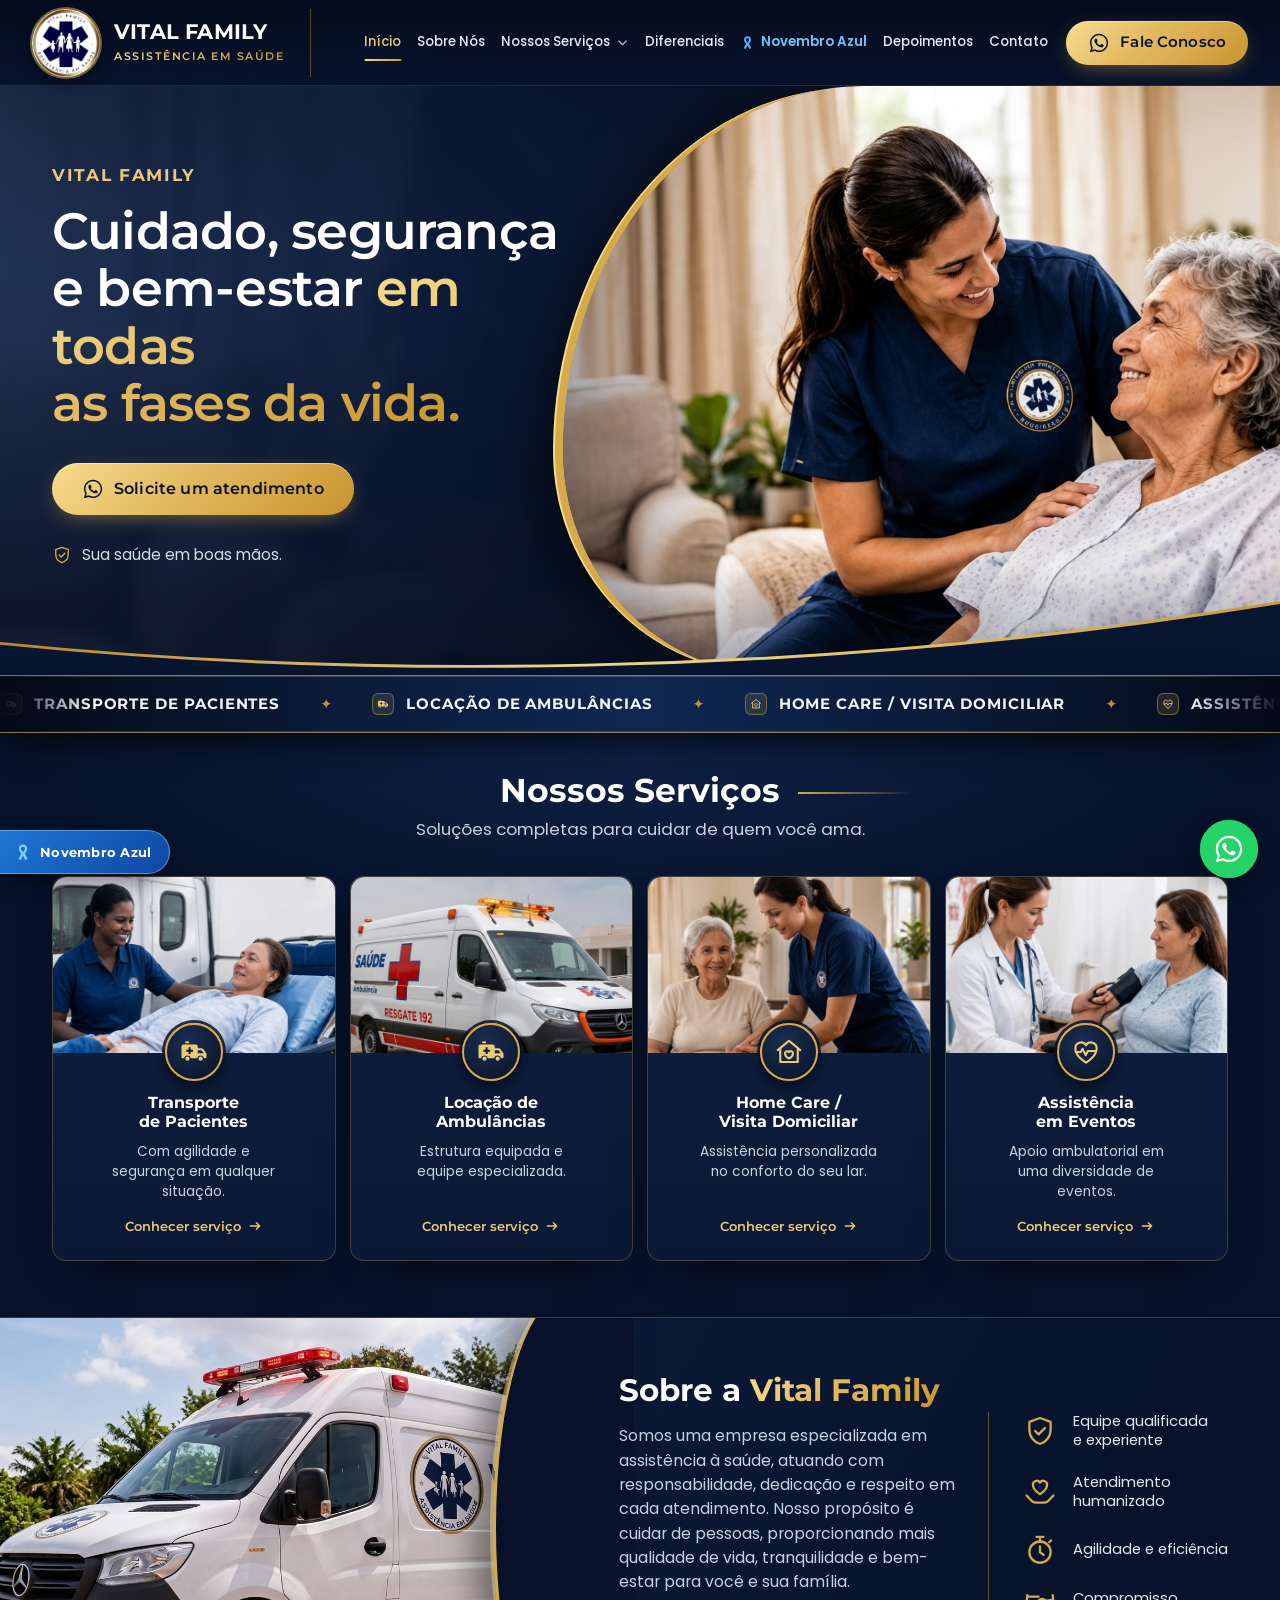
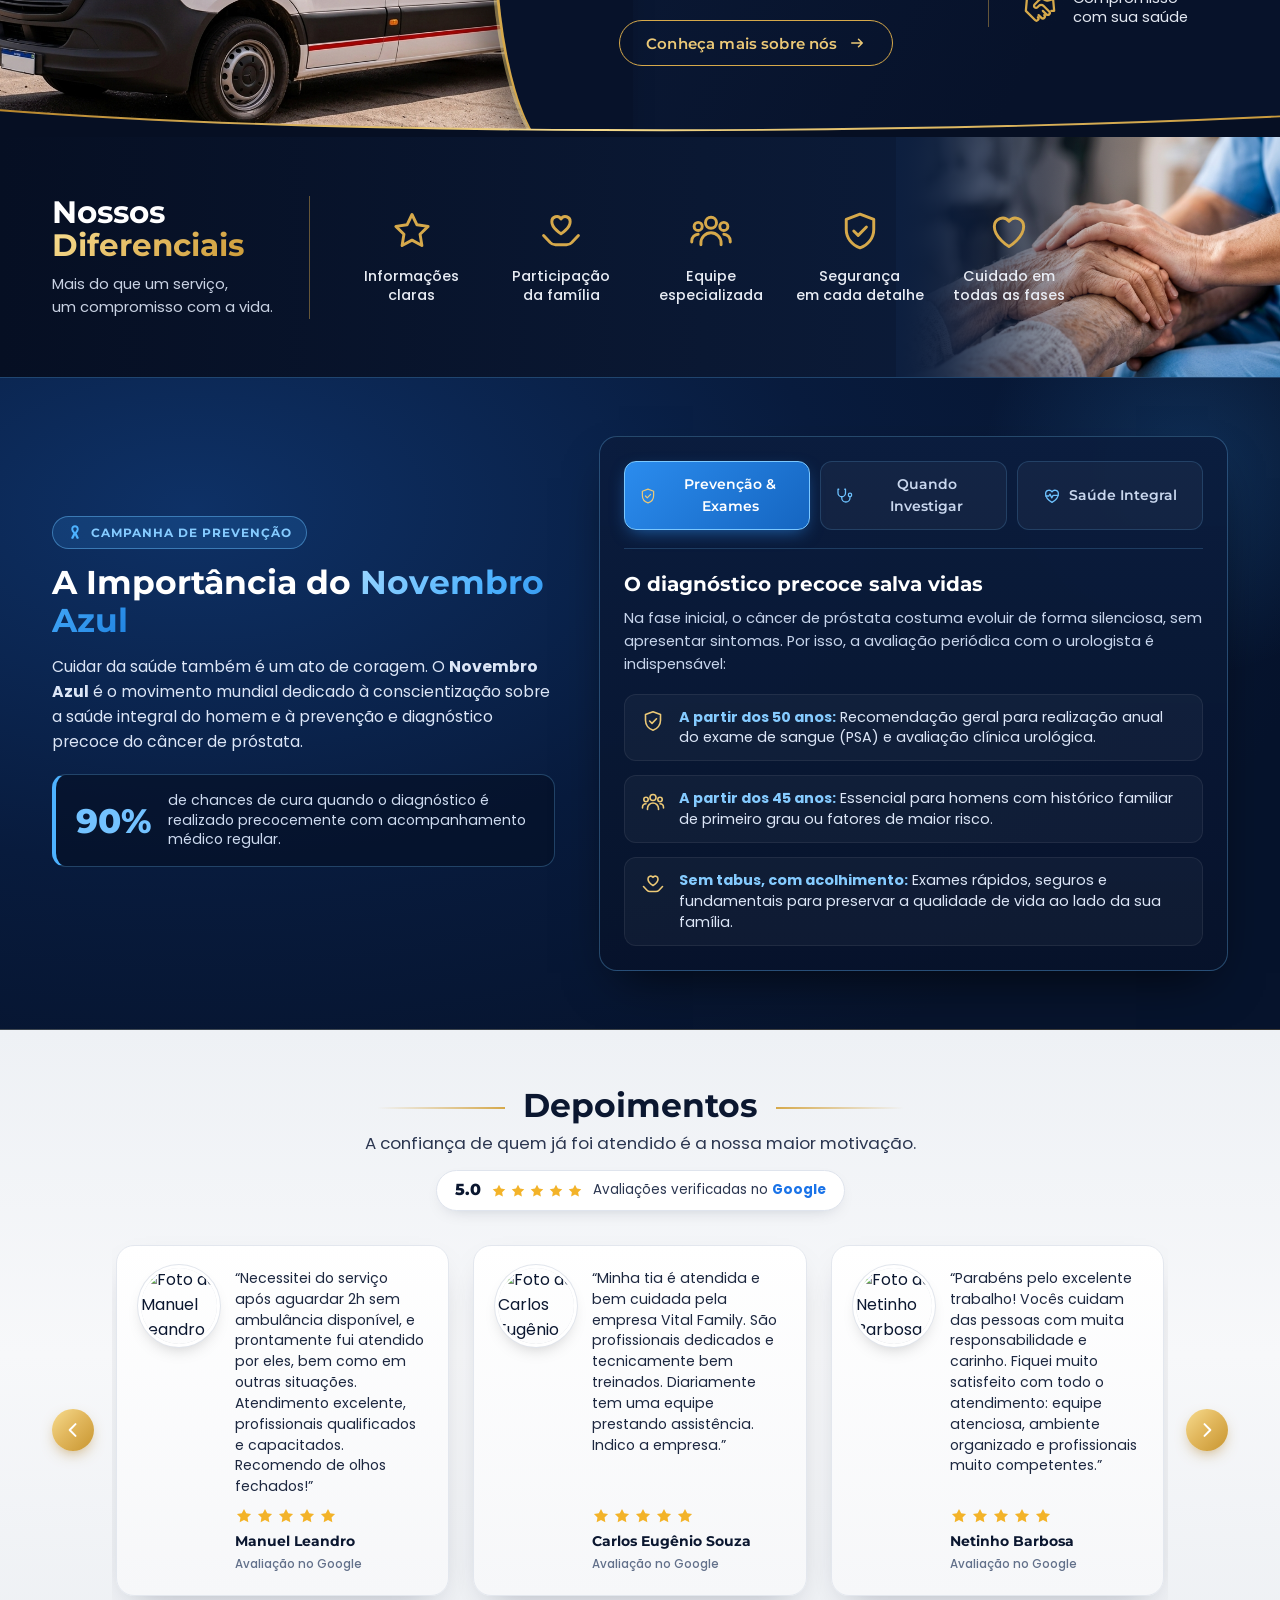
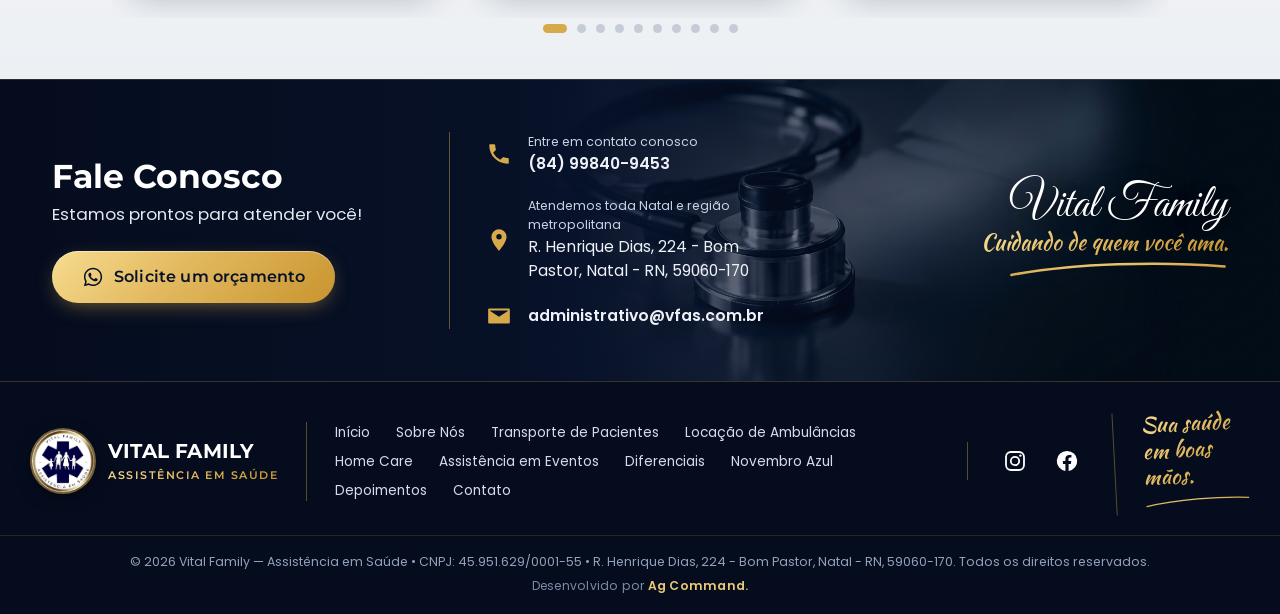
==== commit 18e99a3d: "Add files via upload" ====
--- a/index.html
+++ b/index.html
@@ -1,381 +1,951 @@
 <!DOCTYPE html>
 <html lang="pt-BR">
+
 <head>
   <meta charset="UTF-8">
   <meta name="viewport" content="width=device-width, initial-scale=1">
   <title>Vital Family | Assistência em Saúde</title>
-  <meta name="description" content="A Vital Family oferece soluções completas em assistência à saúde: remoção de pacientes, locação de ambulâncias, enfermagem, home care e atendimento humanizado.">
+  <meta name="description"
+    content="A Vital Family oferece soluções completas em assistência à saúde: transporte de pacientes, locação de ambulâncias, enfermagem, home care e assistência em eventos.">
   <meta name="theme-color" content="#07122a">
   <link rel="icon" href="assets/logo.jpeg">
   <link rel="preconnect" href="https://fonts.googleapis.com">
   <link rel="preconnect" href="https://fonts.gstatic.com" crossorigin>
-  <link href="https://fonts.googleapis.com/css2?family=Montserrat:wght@400;500;600;700;800&family=Poppins:wght@400;500;600;700&family=Great+Vibes&family=Kaushan+Script&display=swap" rel="stylesheet">
+  <link
+    href="https://fonts.googleapis.com/css2?family=Montserrat:wght@400;500;600;700;800&family=Poppins:wght@400;500;600;700&family=Great+Vibes&family=Kaushan+Script&display=swap"
+    rel="stylesheet">
   <link rel="stylesheet" href="css/style.css">
 </head>
+
 <body>
 
-<!-- ===== SVG ICON SPRITE ===== -->
-<svg width="0" height="0" style="position:absolute" aria-hidden="true">
-  <defs>
-    <linearGradient id="gold" x1="0" y1="0" x2="1" y2="1">
-      <stop offset="0" stop-color="#f6dc8e"/><stop offset=".5" stop-color="#d9ac4f"/><stop offset="1" stop-color="#b8862c"/>
-    </linearGradient>
-  </defs>
-  <symbol id="i-whatsapp" viewBox="0 0 24 24"><path fill="currentColor" d="M12.04 2C6.58 2 2.13 6.45 2.13 11.91c0 1.75.46 3.45 1.32 4.95L2.05 22l5.25-1.38a9.9 9.9 0 0 0 4.74 1.21c5.46 0 9.91-4.45 9.91-9.91C21.95 6.45 17.5 2 12.04 2Zm0 18.15a8.2 8.2 0 0 1-4.2-1.15l-.3-.18-3.12.82.83-3.04-.2-.31a8.2 8.2 0 0 1-1.26-4.38c0-4.54 3.7-8.24 8.25-8.24 4.54 0 8.24 3.7 8.24 8.24 0 4.55-3.7 8.24-8.24 8.24Zm4.52-6.17c-.25-.12-1.47-.72-1.69-.81-.23-.08-.39-.12-.56.13-.16.25-.64.81-.79.97-.14.17-.29.19-.54.06-.25-.12-1.05-.39-1.99-1.23-.74-.66-1.23-1.47-1.38-1.72-.14-.25-.02-.38.11-.51.11-.11.25-.29.37-.43.13-.15.17-.25.25-.42.08-.16.04-.31-.02-.43-.06-.12-.56-1.34-.76-1.84-.2-.48-.41-.42-.56-.43h-.48c-.17 0-.43.06-.66.31-.22.25-.86.85-.86 2.07 0 1.22.89 2.4 1.01 2.56.12.17 1.75 2.67 4.23 3.74.59.26 1.05.41 1.41.52.59.19 1.13.16 1.56.1.48-.07 1.47-.6 1.67-1.18.21-.58.21-1.07.15-1.18-.06-.1-.23-.16-.48-.29Z"/></symbol>
-  <symbol id="i-shield" viewBox="0 0 24 24"><g fill="none" stroke="currentColor" stroke-width="1.6" stroke-linecap="round" stroke-linejoin="round"><path d="M12 2.8 4.5 5.6v5.6c0 4.7 3.2 8.6 7.5 10 4.3-1.4 7.5-5.3 7.5-10V5.6Z"/><path d="m8.6 12 2.4 2.4 4.5-4.6"/></g></symbol>
-  <symbol id="i-heart" viewBox="0 0 24 24"><path fill="none" stroke="currentColor" stroke-width="1.6" stroke-linejoin="round" d="M12 20.5s-8-4.9-8-11A4.5 4.5 0 0 1 12 6.7a4.5 4.5 0 0 1 8 2.8c0 6.1-8 11-8 11Z"/></symbol>
-  <symbol id="i-heart-hands" viewBox="0 0 24 24"><g fill="none" stroke="currentColor" stroke-width="1.6" stroke-linecap="round" stroke-linejoin="round"><path d="M12 13.5s-5-3-5-6.6A2.7 2.7 0 0 1 12 5.4a2.7 2.7 0 0 1 5 1.5c0 3.6-5 6.6-5 6.6Z"/><path d="M2.5 14.5 6 18.2c.8.9 1.9 1.3 3 1.3h6c1.1 0 2.2-.4 3-1.3l3.5-3.7"/></g></symbol>
-  <symbol id="i-stopwatch" viewBox="0 0 24 24"><g fill="none" stroke="currentColor" stroke-width="1.6" stroke-linecap="round" stroke-linejoin="round"><circle cx="12" cy="13.5" r="7.5"/><path d="M12 9.5v4l2.5 2M9.5 2.8h5M12 2.8V6M18.5 6.5l1.3-1.3"/></g></symbol>
-  <symbol id="i-handshake" viewBox="0 0 24 24"><g fill="none" stroke="currentColor" stroke-width="1.6" stroke-linecap="round" stroke-linejoin="round"><path d="m11 17 2 2a1.4 1.4 0 0 0 2-2"/><path d="m14 14 2.5 2.5a1.4 1.4 0 0 0 2-2l-3.9-3.9a2.5 2.5 0 0 0-3.5 0l-.9.9a1.4 1.4 0 0 1-2-2l2.8-2.8a3.5 3.5 0 0 1 4.3-.5l.5.3c.4.3 1 .4 1.5.3L21 6"/><path d="m21 3 1 11h-2M3 3 2 14l6.5 6.5a1.4 1.4 0 0 0 2-2M3 4h8"/></g></symbol>
-  <symbol id="i-star" viewBox="0 0 24 24"><path fill="none" stroke="currentColor" stroke-width="1.6" stroke-linejoin="round" d="m12 3 2.7 5.6 6.1.9-4.4 4.3 1 6.1L12 17l-5.4 2.9 1-6.1-4.4-4.3 6.1-.9Z"/></symbol>
-  <symbol id="i-star-fill" viewBox="0 0 24 24"><path fill="currentColor" d="m12 2.5 2.9 5.9 6.5.9-4.7 4.6 1.1 6.5L12 17.3l-5.8 3.1 1.1-6.5-4.7-4.6 6.5-.9Z"/></symbol>
-  <symbol id="i-24h" viewBox="0 0 24 24"><g fill="none" stroke="currentColor" stroke-width="1.6" stroke-linecap="round" stroke-linejoin="round"><path d="M20.5 12A8.5 8.5 0 1 1 18 6"/><path d="M20.5 3.5V7H17"/></g><text x="12" y="14.6" text-anchor="middle" font-family="Montserrat,Arial" font-weight="700" font-size="6.6" fill="currentColor">24h</text></symbol>
-  <symbol id="i-users" viewBox="0 0 24 24"><g fill="none" stroke="currentColor" stroke-width="1.6" stroke-linecap="round" stroke-linejoin="round"><circle cx="12" cy="7.5" r="3"/><path d="M6.5 19.5v-1a5.5 5.5 0 0 1 11 0v1"/><circle cx="5" cy="9.5" r="2.2"/><path d="M1.5 18v-.6A3.6 3.6 0 0 1 5 13.8"/><circle cx="19" cy="9.5" r="2.2"/><path d="M22.5 18v-.6a3.6 3.6 0 0 0-3.5-3.6"/></g></symbol>
-  <symbol id="i-ambulance" viewBox="0 0 24 24"><g fill="currentColor"><path d="M2 7.5A1.5 1.5 0 0 1 3.5 6h10A1.5 1.5 0 0 1 15 7.5V9h3.2c.5 0 .9.2 1.2.6l2.3 3.1c.2.3.3.6.3.9V16a1 1 0 0 1-1 1h-1.1a2.7 2.7 0 0 0-5.3 0H9.4a2.7 2.7 0 0 0-5.3 0H3a1 1 0 0 1-1-1Zm13 3v2.5h4.8l-1.9-2.5Z"/><circle cx="6.8" cy="17.3" r="1.7"/><circle cx="17.3" cy="17.3" r="1.7"/></g><path fill="#0b1934" d="M7.7 8.2h1.6v1.9h1.9v1.6H9.3v1.9H7.7v-1.9H5.8v-1.6h1.9Z"/><path fill="currentColor" d="M5 3.5h3V5H5z"/></symbol>
-  <symbol id="i-stetho" viewBox="0 0 24 24"><g fill="none" stroke="currentColor" stroke-width="1.7" stroke-linecap="round" stroke-linejoin="round"><path d="M5 3H4v5a5 5 0 0 0 10 0V3h-1"/><path d="M9 13v1.5a5.5 5.5 0 0 0 11 0V13"/><circle cx="20" cy="10.5" r="2.2"/></g></symbol>
-  <symbol id="i-home-heart" viewBox="0 0 24 24"><g fill="none" stroke="currentColor" stroke-width="1.7" stroke-linecap="round" stroke-linejoin="round"><path d="M3 10.5 12 3l9 7.5"/><path d="M5 9v11h14V9"/><path d="M12 17.2s-3.2-1.9-3.2-4.1a1.7 1.7 0 0 1 3.2-.9 1.7 1.7 0 0 1 3.2.9c0 2.2-3.2 4.1-3.2 4.1Z"/></g></symbol>
-  <symbol id="i-heart-pulse" viewBox="0 0 24 24"><g fill="none" stroke="currentColor" stroke-width="1.7" stroke-linecap="round" stroke-linejoin="round"><path d="M12 20.5s-8.5-5-8.5-11.2A4.6 4.6 0 0 1 12 6.6a4.6 4.6 0 0 1 8.5 2.7c0 6.2-8.5 11.2-8.5 11.2Z"/><path d="M3.8 12h4l1.5-2.5 2.4 5 1.8-3.3H20"/></g></symbol>
-  <symbol id="i-phone" viewBox="0 0 24 24"><path fill="currentColor" d="M6.6 10.8a15.1 15.1 0 0 0 6.6 6.6l2.2-2.2c.3-.3.7-.4 1-.2 1.1.4 2.3.6 3.6.6.6 0 1 .4 1 1V20c0 .6-.4 1-1 1A17 17 0 0 1 3 4c0-.6.4-1 1-1h3.5c.6 0 1 .4 1 1 0 1.3.2 2.5.6 3.6.1.3 0 .7-.2 1Z"/></symbol>
-  <symbol id="i-pin" viewBox="0 0 24 24"><path fill="currentColor" d="M12 2a7 7 0 0 0-7 7c0 5.2 7 13 7 13s7-7.8 7-13a7 7 0 0 0-7-7Zm0 9.5A2.5 2.5 0 1 1 12 6.5a2.5 2.5 0 0 1 0 5Z"/></symbol>
-  <symbol id="i-mail" viewBox="0 0 24 24"><path fill="currentColor" d="M3 5h18a1 1 0 0 1 1 1v12a1 1 0 0 1-1 1H3a1 1 0 0 1-1-1V6a1 1 0 0 1 1-1Zm.8 2v.3l8.2 5.4 8.2-5.4V7Z"/></symbol>
-  <symbol id="i-instagram" viewBox="0 0 24 24"><g fill="none" stroke="currentColor" stroke-width="1.8"><rect x="3" y="3" width="18" height="18" rx="5"/><circle cx="12" cy="12" r="4.2"/></g><circle cx="17.4" cy="6.6" r="1.2" fill="currentColor"/></symbol>
-  <symbol id="i-facebook" viewBox="0 0 24 24"><path fill="currentColor" d="M12 2a10 10 0 0 0-1.6 19.9v-7H7.9V12h2.5V9.8c0-2.5 1.5-3.9 3.8-3.9 1.1 0 2.2.2 2.2.2v2.5h-1.3c-1.2 0-1.6.8-1.6 1.6V12h2.8l-.4 2.9h-2.3v7A10 10 0 0 0 12 2Z"/></symbol>
-  <symbol id="i-arrow" viewBox="0 0 24 24"><path fill="none" stroke="currentColor" stroke-width="2" stroke-linecap="round" stroke-linejoin="round" d="M5 12h14m-5-5 5 5-5 5"/></symbol>
-  <symbol id="i-chev" viewBox="0 0 24 24"><path fill="none" stroke="currentColor" stroke-width="2.4" stroke-linecap="round" stroke-linejoin="round" d="m9 5 7 7-7 7"/></symbol>
-  <symbol id="i-ribbon" viewBox="0 0 24 24"><path fill="currentColor" d="M12 2c-3.1 0-5.6 2.4-5.6 5.4 0 2.1 1.3 4.3 3.2 6.6L6 21.3l3.1 1.2 2.9-5.8 2.9 5.8 3.1-1.2-3.6-7.3c1.9-2.3 3.2-4.5 3.2-6.6C17.6 4.4 15.1 2 12 2Zm0 3c1.5 0 2.6 1.1 2.6 2.4 0 1.2-.9 2.8-2.6 4.8-1.7-2-2.6-3.6-2.6-4.8C9.4 6.1 10.5 5 12 5Z"/></symbol>
-</svg>
-
-<!-- ===== HEADER ===== -->
-<header class="header" id="header">
-  <div class="container header__inner">
-    <a href="#inicio" class="brand" aria-label="Vital Family - Início">
-      <img src="assets/logo.jpeg" alt="Logotipo Vital Family" class="brand__logo" width="88" height="88">
-      <span class="brand__text">
-        <strong>VITAL FAMILY</strong>
-        <small>ASSISTÊNCIA EM SAÚDE</small>
-      </span>
-    </a>
-
-    <nav class="nav" id="nav" aria-label="Navegação principal">
-      <ul class="nav__list">
-        <li><a href="#inicio" class="nav__link is-active">Início</a></li>
-        <li><a href="#sobre" class="nav__link">Sobre Nós</a></li>
-        <li class="nav__item--has-sub">
-          <a href="#servicos" class="nav__link">Nossos Serviços <svg class="ico-caret"><use href="#i-chev"/></svg></a>
-          <ul class="nav__sub" aria-label="Páginas de serviços">
-            <li><a href="remocao-de-pacientes.html"><svg><use href="#i-ambulance"/></svg> Remoção de Pacientes</a></li>
-            <li><a href="home-care.html"><svg><use href="#i-home-heart"/></svg> Home Care / Visita Domiciliar (EMAD)</a></li>
-            <li><a href="#servicos"><svg><use href="#i-stetho"/></svg> Ver todos os serviços</a></li>
-          </ul>
-        </li>
-        <li><a href="#diferenciais" class="nav__link">Diferenciais</a></li>
-        <li><a href="#novembro-azul" class="nav__link nav__link--blue"><svg class="ico-ribbon"><use href="#i-ribbon"/></svg> Novembro Azul</a></li>
-        <li><a href="#depoimentos" class="nav__link">Depoimentos</a></li>
-        <li><a href="#contato" class="nav__link">Contato</a></li>
-      </ul>
-      <a href="https://wa.me/5584998409453?text=Ol%C3%A1!%20Gostaria%20de%20falar%20com%20a%20Vital%20Family." target="_blank" rel="noopener" class="btn btn--gold btn--sm nav__cta">
-        <svg class="ico"><use href="#i-whatsapp"/></svg> Fale Conosco
+  <!-- ===== SVG ICON SPRITE ===== -->
+  <svg width="0" height="0" style="position:absolute" aria-hidden="true">
+    <defs>
+      <linearGradient id="gold" x1="0" y1="0" x2="1" y2="1">
+        <stop offset="0" stop-color="#f6dc8e" />
+        <stop offset=".5" stop-color="#d9ac4f" />
+        <stop offset="1" stop-color="#b8862c" />
+      </linearGradient>
+    </defs>
+    <symbol id="i-whatsapp" viewBox="0 0 24 24">
+      <path fill="currentColor"
+        d="M12.04 2C6.58 2 2.13 6.45 2.13 11.91c0 1.75.46 3.45 1.32 4.95L2.05 22l5.25-1.38a9.9 9.9 0 0 0 4.74 1.21c5.46 0 9.91-4.45 9.91-9.91C21.95 6.45 17.5 2 12.04 2Zm0 18.15a8.2 8.2 0 0 1-4.2-1.15l-.3-.18-3.12.82.83-3.04-.2-.31a8.2 8.2 0 0 1-1.26-4.38c0-4.54 3.7-8.24 8.25-8.24 4.54 0 8.24 3.7 8.24 8.24 0 4.55-3.7 8.24-8.24 8.24Zm4.52-6.17c-.25-.12-1.47-.72-1.69-.81-.23-.08-.39-.12-.56.13-.16.25-.64.81-.79.97-.14.17-.29.19-.54.06-.25-.12-1.05-.39-1.99-1.23-.74-.66-1.23-1.47-1.38-1.72-.14-.25-.02-.38.11-.51.11-.11.25-.29.37-.43.13-.15.17-.25.25-.42.08-.16.04-.31-.02-.43-.06-.12-.56-1.34-.76-1.84-.2-.48-.41-.42-.56-.43h-.48c-.17 0-.43.06-.66.31-.22.25-.86.85-.86 2.07 0 1.22.89 2.4 1.01 2.56.12.17 1.75 2.67 4.23 3.74.59.26 1.05.41 1.41.52.59.19 1.13.16 1.56.1.48-.07 1.47-.6 1.67-1.18.21-.58.21-1.07.15-1.18-.06-.1-.23-.16-.48-.29Z" />
+    </symbol>
+    <symbol id="i-shield" viewBox="0 0 24 24">
+      <g fill="none" stroke="currentColor" stroke-width="1.6" stroke-linecap="round" stroke-linejoin="round">
+        <path d="M12 2.8 4.5 5.6v5.6c0 4.7 3.2 8.6 7.5 10 4.3-1.4 7.5-5.3 7.5-10V5.6Z" />
+        <path d="m8.6 12 2.4 2.4 4.5-4.6" />
+      </g>
+    </symbol>
+    <symbol id="i-heart" viewBox="0 0 24 24">
+      <path fill="none" stroke="currentColor" stroke-width="1.6" stroke-linejoin="round"
+        d="M12 20.5s-8-4.9-8-11A4.5 4.5 0 0 1 12 6.7a4.5 4.5 0 0 1 8 2.8c0 6.1-8 11-8 11Z" />
+    </symbol>
+    <symbol id="i-heart-hands" viewBox="0 0 24 24">
+      <g fill="none" stroke="currentColor" stroke-width="1.6" stroke-linecap="round" stroke-linejoin="round">
+        <path d="M12 13.5s-5-3-5-6.6A2.7 2.7 0 0 1 12 5.4a2.7 2.7 0 0 1 5 1.5c0 3.6-5 6.6-5 6.6Z" />
+        <path d="M2.5 14.5 6 18.2c.8.9 1.9 1.3 3 1.3h6c1.1 0 2.2-.4 3-1.3l3.5-3.7" />
+      </g>
+    </symbol>
+    <symbol id="i-stopwatch" viewBox="0 0 24 24">
+      <g fill="none" stroke="currentColor" stroke-width="1.6" stroke-linecap="round" stroke-linejoin="round">
+        <circle cx="12" cy="13.5" r="7.5" />
+        <path d="M12 9.5v4l2.5 2M9.5 2.8h5M12 2.8V6M18.5 6.5l1.3-1.3" />
+      </g>
+    </symbol>
+    <symbol id="i-handshake" viewBox="0 0 24 24">
+      <g fill="none" stroke="currentColor" stroke-width="1.6" stroke-linecap="round" stroke-linejoin="round">
+        <path d="m11 17 2 2a1.4 1.4 0 0 0 2-2" />
+        <path
+          d="m14 14 2.5 2.5a1.4 1.4 0 0 0 2-2l-3.9-3.9a2.5 2.5 0 0 0-3.5 0l-.9.9a1.4 1.4 0 0 1-2-2l2.8-2.8a3.5 3.5 0 0 1 4.3-.5l.5.3c.4.3 1 .4 1.5.3L21 6" />
+        <path d="m21 3 1 11h-2M3 3 2 14l6.5 6.5a1.4 1.4 0 0 0 2-2M3 4h8" />
+      </g>
+    </symbol>
+    <symbol id="i-star" viewBox="0 0 24 24">
+      <path fill="none" stroke="currentColor" stroke-width="1.6" stroke-linejoin="round"
+        d="m12 3 2.7 5.6 6.1.9-4.4 4.3 1 6.1L12 17l-5.4 2.9 1-6.1-4.4-4.3 6.1-.9Z" />
+    </symbol>
+    <symbol id="i-star-fill" viewBox="0 0 24 24">
+      <path fill="currentColor" d="m12 2.5 2.9 5.9 6.5.9-4.7 4.6 1.1 6.5L12 17.3l-5.8 3.1 1.1-6.5-4.7-4.6 6.5-.9Z" />
+    </symbol>
+    <symbol id="i-users" viewBox="0 0 24 24">
+      <g fill="none" stroke="currentColor" stroke-width="1.6" stroke-linecap="round" stroke-linejoin="round">
+        <circle cx="12" cy="7.5" r="3" />
+        <path d="M6.5 19.5v-1a5.5 5.5 0 0 1 11 0v1" />
+        <circle cx="5" cy="9.5" r="2.2" />
+        <path d="M1.5 18v-.6A3.6 3.6 0 0 1 5 13.8" />
+        <circle cx="19" cy="9.5" r="2.2" />
+        <path d="M22.5 18v-.6a3.6 3.6 0 0 0-3.5-3.6" />
+      </g>
+    </symbol>
+    <symbol id="i-ambulance" viewBox="0 0 24 24">
+      <g fill="currentColor">
+        <path
+          d="M2 7.5A1.5 1.5 0 0 1 3.5 6h10A1.5 1.5 0 0 1 15 7.5V9h3.2c.5 0 .9.2 1.2.6l2.3 3.1c.2.3.3.6.3.9V16a1 1 0 0 1-1 1h-1.1a2.7 2.7 0 0 0-5.3 0H9.4a2.7 2.7 0 0 0-5.3 0H3a1 1 0 0 1-1-1Zm13 3v2.5h4.8l-1.9-2.5Z" />
+        <circle cx="6.8" cy="17.3" r="1.7" />
+        <circle cx="17.3" cy="17.3" r="1.7" />
+      </g>
+      <path fill="#0b1934" d="M7.7 8.2h1.6v1.9h1.9v1.6H9.3v1.9H7.7v-1.9H5.8v-1.6h1.9Z" />
+      <path fill="currentColor" d="M5 3.5h3V5H5z" />
+    </symbol>
+    <symbol id="i-stetho" viewBox="0 0 24 24">
+      <g fill="none" stroke="currentColor" stroke-width="1.7" stroke-linecap="round" stroke-linejoin="round">
+        <path d="M5 3H4v5a5 5 0 0 0 10 0V3h-1" />
+        <path d="M9 13v1.5a5.5 5.5 0 0 0 11 0V13" />
+        <circle cx="20" cy="10.5" r="2.2" />
+      </g>
+    </symbol>
+    <symbol id="i-home-heart" viewBox="0 0 24 24">
+      <g fill="none" stroke="currentColor" stroke-width="1.7" stroke-linecap="round" stroke-linejoin="round">
+        <path d="M3 10.5 12 3l9 7.5" />
+        <path d="M5 9v11h14V9" />
+        <path d="M12 17.2s-3.2-1.9-3.2-4.1a1.7 1.7 0 0 1 3.2-.9 1.7 1.7 0 0 1 3.2.9c0 2.2-3.2 4.1-3.2 4.1Z" />
+      </g>
+    </symbol>
+    <symbol id="i-heart-pulse" viewBox="0 0 24 24">
+      <g fill="none" stroke="currentColor" stroke-width="1.7" stroke-linecap="round" stroke-linejoin="round">
+        <path d="M12 20.5s-8.5-5-8.5-11.2A4.6 4.6 0 0 1 12 6.6a4.6 4.6 0 0 1 8.5 2.7c0 6.2-8.5 11.2-8.5 11.2Z" />
+        <path d="M3.8 12h4l1.5-2.5 2.4 5 1.8-3.3H20" />
+      </g>
+    </symbol>
+    <symbol id="i-phone" viewBox="0 0 24 24">
+      <path fill="currentColor"
+        d="M6.6 10.8a15.1 15.1 0 0 0 6.6 6.6l2.2-2.2c.3-.3.7-.4 1-.2 1.1.4 2.3.6 3.6.6.6 0 1 .4 1 1V20c0 .6-.4 1-1 1A17 17 0 0 1 3 4c0-.6.4-1 1-1h3.5c.6 0 1 .4 1 1 0 1.3.2 2.5.6 3.6.1.3 0 .7-.2 1Z" />
+    </symbol>
+    <symbol id="i-pin" viewBox="0 0 24 24">
+      <path fill="currentColor"
+        d="M12 2a7 7 0 0 0-7 7c0 5.2 7 13 7 13s7-7.8 7-13a7 7 0 0 0-7-7Zm0 9.5A2.5 2.5 0 1 1 12 6.5a2.5 2.5 0 0 1 0 5Z" />
+    </symbol>
+    <symbol id="i-mail" viewBox="0 0 24 24">
+      <path fill="currentColor"
+        d="M3 5h18a1 1 0 0 1 1 1v12a1 1 0 0 1-1 1H3a1 1 0 0 1-1-1V6a1 1 0 0 1 1-1Zm.8 2v.3l8.2 5.4 8.2-5.4V7Z" />
+    </symbol>
+    <symbol id="i-instagram" viewBox="0 0 24 24">
+      <g fill="none" stroke="currentColor" stroke-width="1.8">
+        <rect x="3" y="3" width="18" height="18" rx="5" />
+        <circle cx="12" cy="12" r="4.2" />
+      </g>
+      <circle cx="17.4" cy="6.6" r="1.2" fill="currentColor" />
+    </symbol>
+    <symbol id="i-facebook" viewBox="0 0 24 24">
+      <path fill="currentColor"
+        d="M12 2a10 10 0 0 0-1.6 19.9v-7H7.9V12h2.5V9.8c0-2.5 1.5-3.9 3.8-3.9 1.1 0 2.2.2 2.2.2v2.5h-1.3c-1.2 0-1.6.8-1.6 1.6V12h2.8l-.4 2.9h-2.3v7A10 10 0 0 0 12 2Z" />
+    </symbol>
+    <symbol id="i-arrow" viewBox="0 0 24 24">
+      <path fill="none" stroke="currentColor" stroke-width="2" stroke-linecap="round" stroke-linejoin="round"
+        d="M5 12h14m-5-5 5 5-5 5" />
+    </symbol>
+    <symbol id="i-chev" viewBox="0 0 24 24">
+      <path fill="none" stroke="currentColor" stroke-width="2.4" stroke-linecap="round" stroke-linejoin="round"
+        d="m9 5 7 7-7 7" />
+    </symbol>
+    <symbol id="i-ribbon" viewBox="0 0 24 24">
+      <path fill="currentColor"
+        d="M12 2c-3.1 0-5.6 2.4-5.6 5.4 0 2.1 1.3 4.3 3.2 6.6L6 21.3l3.1 1.2 2.9-5.8 2.9 5.8 3.1-1.2-3.6-7.3c1.9-2.3 3.2-4.5 3.2-6.6C17.6 4.4 15.1 2 12 2Zm0 3c1.5 0 2.6 1.1 2.6 2.4 0 1.2-.9 2.8-2.6 4.8-1.7-2-2.6-3.6-2.6-4.8C9.4 6.1 10.5 5 12 5Z" />
+    </symbol>
+  </svg>
+
+  <!-- ===== HEADER ===== -->
+  <header class="header" id="header">
+    <div class="container header__inner">
+      <a href="#inicio" class="brand" aria-label="Vital Family - Início">
+        <img src="assets/logo.jpeg" alt="Logotipo Vital Family" class="brand__logo" width="88" height="88">
+        <span class="brand__text">
+          <strong>VITAL FAMILY</strong>
+          <small>ASSISTÊNCIA EM SAÚDE</small>
+        </span>
       </a>
-    </nav>
-
-    <button class="burger" id="burger" aria-label="Abrir menu" aria-expanded="false" aria-controls="nav">
-      <span></span><span></span><span></span>
-    </button>
-  </div>
-</header>
-
-<main>
-  <!-- ===== HERO ===== -->
-  <section class="hero" id="inicio">
-    <div class="hero__bg" aria-hidden="true"></div>
-    <div class="hero__media reveal" data-reveal="right">
-      <div class="hero__frame">
-        <img src="assets/img/hero.jpg" alt="Profissional de saúde da Vital Family, de uniforme azul, atendendo com carinho uma senhora idosa" width="1600" height="1040" fetchpriority="high">
-      </div>
+
+      <nav class="nav" id="nav" aria-label="Navegação principal">
+        <ul class="nav__list">
+          <li><a href="#inicio" class="nav__link is-active">Início</a></li>
+          <li><a href="#sobre" class="nav__link">Sobre Nós</a></li>
+          <li class="nav__item--has-sub">
+            <a href="#servicos" class="nav__link">Nossos Serviços <svg class="ico-caret">
+                <use href="#i-chev" />
+              </svg></a>
+            <ul class="nav__sub" aria-label="Páginas de serviços">
+              <li><a href="remocao-de-pacientes.html"><svg>
+                    <use href="#i-ambulance" />
+                  </svg> Transporte de Pacientes</a></li>
+              <li><a href="locacao-de-ambulancias.html"><svg>
+                    <use href="#i-ambulance" />
+                  </svg> Locação de Ambulâncias</a></li>
+              <li><a href="home-care.html"><svg>
+                    <use href="#i-home-heart" />
+                  </svg> Home Care / Visita Domiciliar</a></li>
+              <li><a href="assistencia-em-eventos.html"><svg>
+                    <use href="#i-heart-pulse" />
+                  </svg> Assistência em Eventos</a></li>
+              <li><a href="#servicos"><svg>
+                    <use href="#i-stetho" />
+                  </svg> Ver todos os serviços</a></li>
+            </ul>
+          </li>
+          <li><a href="#diferenciais" class="nav__link">Diferenciais</a></li>
+          <li><a href="#novembro-azul" class="nav__link nav__link--blue"><svg class="ico-ribbon">
+                <use href="#i-ribbon" />
+              </svg> Novembro Azul</a></li>
+          <li><a href="#depoimentos" class="nav__link">Depoimentos</a></li>
+          <li><a href="#contato" class="nav__link">Contato</a></li>
+        </ul>
+        <a href="https://wa.me/5584998409453?text=Ol%C3%A1!%20Gostaria%20de%20falar%20com%20a%20Vital%20Family."
+          target="_blank" rel="noopener" class="btn btn--gold btn--sm nav__cta">
+          <svg class="ico">
+            <use href="#i-whatsapp" />
+          </svg> Fale Conosco
+        </a>
+      </nav>
+
+      <button class="burger" id="burger" aria-label="Abrir menu" aria-expanded="false" aria-controls="nav">
+        <span></span><span></span><span></span>
+      </button>
     </div>
-    <div class="container hero__inner">
-      <div class="hero__content reveal">
-        <span class="eyebrow">VITAL FAMILY</span>
-        <h1 class="hero__title">Cuidado, segurança<br> e bem-estar <span class="gold-text">em todas<br> as fases da vida.</span></h1>
-        <p class="hero__lead">A Vital Family oferece soluções completas em assistência à saúde, com atendimento humanizado, profissional e de confiança.</p>
-        <a href="https://wa.me/5584998409453?text=Ol%C3%A1!%20Gostaria%20de%20solicitar%20um%20atendimento." target="_blank" rel="noopener" class="btn btn--gold">
-          <svg class="ico"><use href="#i-whatsapp"/></svg> Solicite um atendimento
-        </a>
-        <p class="hero__safe"><svg class="ico ico--gold"><use href="#i-shield"/></svg> Sua saúde em boas mãos.</p>
+  </header>
+
+  <main>
+    <!-- ===== HERO ===== -->
+    <section class="hero" id="inicio">
+      <div class="hero__bg" aria-hidden="true"></div>
+      <div class="hero__media reveal" data-reveal="right">
+        <div class="hero__frame">
+          <img src="assets/img/hero.jpg"
+            alt="Profissional de saúde da Vital Family, de uniforme azul, atendendo com carinho uma senhora idosa"
+            width="1600" height="1040" fetchpriority="high">
+        </div>
+      </div>
+      <div class="container hero__inner">
+        <div class="hero__content hero__content--framed reveal">
+          <span class="eyebrow">VITAL FAMILY</span>
+          <h1 class="hero__title">Cuidado, segurança<br> e bem-estar <span class="gold-text">em todas<br> as fases da
+              vida.</span></h1>
+          <a href="https://wa.me/5584998409453?text=Ol%C3%A1!%20Gostaria%20de%20solicitar%20um%20atendimento."
+            target="_blank" rel="noopener" class="btn btn--gold">
+            <svg class="ico">
+              <use href="#i-whatsapp" />
+            </svg> Solicite um atendimento
+          </a>
+          <p class="hero__safe"><svg class="ico ico--gold">
+              <use href="#i-shield" />
+            </svg> Sua saúde em boas mãos.</p>
+        </div>
+      </div>
+      <svg class="hero__swoosh" viewBox="0 0 1440 90" preserveAspectRatio="none" aria-hidden="true">
+        <defs>
+          <linearGradient id="sw" x1="0" x2="1">
+            <stop offset="0" stop-color="#b8862c" />
+            <stop offset=".45" stop-color="#f6dc8e" />
+            <stop offset="1" stop-color="#c99a3d" />
+          </linearGradient>
+        </defs>
+        <path d="M0 52 C 380 92, 900 96, 1440 4 L1440 90 L0 90Z" fill="#081530" />
+        <path d="M0 52 C 380 92, 900 96, 1440 4" fill="none" stroke="url(#sw)" stroke-width="3.5" />
+      </svg>
+    </section>
+
+    <!-- ===== LETREIRO FULL-WIDTH (ENTRE HERO E SERVIÇOS) ===== -->
+    <div class="svc-marquee" role="region" aria-label="Letreiro de serviços Vital Family">
+      <div class="svc-marquee__track">
+        <div class="svc-marquee__group">
+          <a href="remocao-de-pacientes.html" class="svc-marquee__item"><svg>
+              <use href="#i-ambulance" />
+            </svg><span>Transporte de Pacientes</span></a>
+          <span class="svc-marquee__dot" aria-hidden="true">✦</span>
+          <a href="locacao-de-ambulancias.html" class="svc-marquee__item"><svg>
+              <use href="#i-ambulance" />
+            </svg><span>Locação de Ambulâncias</span></a>
+          <span class="svc-marquee__dot" aria-hidden="true">✦</span>
+          <a href="home-care.html" class="svc-marquee__item"><svg>
+              <use href="#i-home-heart" />
+            </svg><span>Home Care / Visita Domiciliar</span></a>
+          <span class="svc-marquee__dot" aria-hidden="true">✦</span>
+          <a href="assistencia-em-eventos.html" class="svc-marquee__item"><svg>
+              <use href="#i-heart-pulse" />
+            </svg><span>Assistência em Eventos</span></a>
+          <span class="svc-marquee__dot" aria-hidden="true">✦</span>
+          <a href="remocao-de-pacientes.html" class="svc-marquee__item"><svg>
+              <use href="#i-ambulance" />
+            </svg><span>Transporte de Pacientes</span></a>
+          <span class="svc-marquee__dot" aria-hidden="true">✦</span>
+          <a href="locacao-de-ambulancias.html" class="svc-marquee__item"><svg>
+              <use href="#i-ambulance" />
+            </svg><span>Locação de Ambulâncias</span></a>
+          <span class="svc-marquee__dot" aria-hidden="true">✦</span>
+          <a href="home-care.html" class="svc-marquee__item"><svg>
+              <use href="#i-home-heart" />
+            </svg><span>Home Care / Visita Domiciliar</span></a>
+          <span class="svc-marquee__dot" aria-hidden="true">✦</span>
+          <a href="assistencia-em-eventos.html" class="svc-marquee__item"><svg>
+              <use href="#i-heart-pulse" />
+            </svg><span>Assistência em Eventos</span></a>
+          <span class="svc-marquee__dot" aria-hidden="true">✦</span>
+        </div>
+        <div class="svc-marquee__group" aria-hidden="true">
+          <a href="remocao-de-pacientes.html" class="svc-marquee__item" tabindex="-1"><svg>
+              <use href="#i-ambulance" />
+            </svg><span>Transporte de Pacientes</span></a>
+          <span class="svc-marquee__dot">✦</span>
+          <a href="locacao-de-ambulancias.html" class="svc-marquee__item" tabindex="-1"><svg>
+              <use href="#i-ambulance" />
+            </svg><span>Locação de Ambulâncias</span></a>
+          <span class="svc-marquee__dot">✦</span>
+          <a href="home-care.html" class="svc-marquee__item" tabindex="-1"><svg>
+              <use href="#i-home-heart" />
+            </svg><span>Home Care / Visita Domiciliar</span></a>
+          <span class="svc-marquee__dot">✦</span>
+          <a href="assistencia-em-eventos.html" class="svc-marquee__item" tabindex="-1"><svg>
+              <use href="#i-heart-pulse" />
+            </svg><span>Assistência em Eventos</span></a>
+          <span class="svc-marquee__dot">✦</span>
+          <a href="remocao-de-pacientes.html" class="svc-marquee__item" tabindex="-1"><svg>
+              <use href="#i-ambulance" />
+            </svg><span>Transporte de Pacientes</span></a>
+          <span class="svc-marquee__dot">✦</span>
+          <a href="locacao-de-ambulancias.html" class="svc-marquee__item" tabindex="-1"><svg>
+              <use href="#i-ambulance" />
+            </svg><span>Locação de Ambulâncias</span></a>
+          <span class="svc-marquee__dot">✦</span>
+          <a href="home-care.html" class="svc-marquee__item" tabindex="-1"><svg>
+              <use href="#i-home-heart" />
+            </svg><span>Home Care / Visita Domiciliar</span></a>
+          <span class="svc-marquee__dot">✦</span>
+          <a href="assistencia-em-eventos.html" class="svc-marquee__item" tabindex="-1"><svg>
+              <use href="#i-heart-pulse" />
+            </svg><span>Assistência em Eventos</span></a>
+          <span class="svc-marquee__dot">✦</span>
+        </div>
       </div>
     </div>
-    <svg class="hero__swoosh" viewBox="0 0 1440 90" preserveAspectRatio="none" aria-hidden="true">
-      <defs><linearGradient id="sw" x1="0" x2="1"><stop offset="0" stop-color="#b8862c"/><stop offset=".45" stop-color="#f6dc8e"/><stop offset="1" stop-color="#c99a3d"/></linearGradient></defs>
-      <path d="M0 52 C 380 92, 900 96, 1440 4 L1440 90 L0 90Z" fill="#081530"/>
-      <path d="M0 52 C 380 92, 900 96, 1440 4" fill="none" stroke="url(#sw)" stroke-width="3.5"/>
+
+    <!-- ===== SERVIÇOS ===== -->
+    <section class="services" id="servicos">
+      <div class="container">
+        <header class="section-head reveal">
+          <h2 class="section-title section-title--line-right">Nossos Serviços</h2>
+          <p class="section-sub">Soluções completas para cuidar de quem você ama.</p>
+        </header>
+
+        <div class="services__grid">
+          <a href="remocao-de-pacientes.html" class="svc-card svc-card--link reveal"
+            aria-label="Saiba mais sobre Transporte de Pacientes">
+            <div class="svc-card__media"><img src="assets/img/svc-remocao.jpg"
+                alt="Profissional acompanhando paciente em maca durante transporte" loading="lazy" width="960"
+                height="512"></div>
+            <span class="svc-card__icon"><svg>
+                <use href="#i-ambulance" />
+              </svg></span>
+            <h3>Transporte<br> de Pacientes</h3>
+            <p>Com agilidade e segurança em qualquer situação.</p>
+            <span class="svc-card__more">Conhecer serviço <svg>
+                <use href="#i-arrow" />
+              </svg></span>
+          </a>
+          <a href="locacao-de-ambulancias.html" class="svc-card svc-card--link reveal"
+            aria-label="Saiba mais sobre Locação de Ambulâncias">
+            <div class="svc-card__media"><img src="assets/img/svc-ambulancia.jpg" alt="Ambulância branca equipada"
+                loading="lazy" width="960" height="512"></div>
+            <span class="svc-card__icon"><svg>
+                <use href="#i-ambulance" />
+              </svg></span>
+            <h3>Locação de<br> Ambulâncias</h3>
+            <p>Estrutura equipada e equipe especializada.</p>
+            <span class="svc-card__more">Conhecer serviço <svg>
+                <use href="#i-arrow" />
+              </svg></span>
+          </a>
+          <a href="home-care.html" class="svc-card svc-card--link reveal"
+            aria-label="Saiba mais sobre Home Care / Visita Domiciliar">
+            <div class="svc-card__media"><img src="assets/img/svc-homecare.jpg"
+                alt="Enfermeira em visita domiciliar a uma idosa" loading="lazy" width="960" height="512"></div>
+            <span class="svc-card__icon"><svg>
+                <use href="#i-home-heart" />
+              </svg></span>
+            <h3>Home Care /<br> Visita Domiciliar</h3>
+            <p>Assistência personalizada no conforto do seu lar.</p>
+            <span class="svc-card__more">Conhecer serviço <svg>
+                <use href="#i-arrow" />
+              </svg></span>
+          </a>
+          <a href="assistencia-em-eventos.html" class="svc-card svc-card--link reveal"
+            aria-label="Saiba mais sobre Assistência em Eventos">
+            <div class="svc-card__media"><img src="assets/img/svc-humanizado.jpg"
+                alt="Equipe médica e ambulatorial para assistência em eventos" loading="lazy" width="960" height="512">
+            </div>
+            <span class="svc-card__icon"><svg>
+                <use href="#i-heart-pulse" />
+              </svg></span>
+            <h3>Assistência<br> em Eventos</h3>
+            <p>Apoio ambulatorial em uma diversidade de eventos.</p>
+            <span class="svc-card__more">Conhecer serviço <svg>
+                <use href="#i-arrow" />
+              </svg></span>
+          </a>
+        </div>
+      </div>
+    </section>
+
+    <!-- ===== SOBRE ===== -->
+    <section class="about" id="sobre">
+      <div class="about__media reveal" data-reveal="left">
+        <img src="assets/img/sobre-ambulancia.jpg" alt="Ambulância da Vital Family estacionada" loading="lazy"
+          width="1600" height="850">
+      </div>
+      <div class="about__panel">
+        <div class="about__content reveal">
+          <h2 class="about__title">Sobre a <span class="gold-text">Vital Family</span></h2>
+          <p>Somos uma empresa especializada em assistência à saúde, atuando com responsabilidade, dedicação e respeito
+            em cada atendimento. Nosso propósito é cuidar de pessoas, proporcionando mais qualidade de vida,
+            tranquilidade e bem-estar para você e sua família.</p>
+          <a href="https://www.instagram.com/vitalfamily.as?dlrf=MWkxdXNpbHBlZmU1bw==" target="_blank" rel="noopener"
+            class="btn btn--outline">Conheça mais sobre nós <svg class="ico">
+              <use href="#i-arrow" />
+            </svg></a>
+        </div>
+        <ul class="about__list reveal">
+          <li><svg class="ico-lg">
+              <use href="#i-shield" />
+            </svg><span>Equipe qualificada<br> e experiente</span></li>
+          <li><svg class="ico-lg">
+              <use href="#i-heart-hands" />
+            </svg><span>Atendimento<br> humanizado</span></li>
+          <li><svg class="ico-lg">
+              <use href="#i-stopwatch" />
+            </svg><span>Agilidade e eficiência</span></li>
+          <li><svg class="ico-lg">
+              <use href="#i-handshake" />
+            </svg><span>Compromisso<br> com sua saúde</span></li>
+        </ul>
+      </div>
+      <svg class="about__swoosh" viewBox="0 0 1440 44" preserveAspectRatio="none" aria-hidden="true">
+        <path d="M0 44 L0 8 C 360 40, 960 42, 1440 16 L1440 44 Z" fill="#060f23" />
+        <path d="M0 8 C 360 40, 960 42, 1440 16" fill="none" stroke="url(#sw)" stroke-width="2.5" />
+      </svg>
+    </section>
+
+    <!-- ===== DIFERENCIAIS ===== -->
+    <section class="diff" id="diferenciais">
+      <div class="diff__media" aria-hidden="true"><img src="assets/img/diferenciais.jpg" alt="" loading="lazy"
+          width="1200" height="575"></div>
+      <div class="container diff__inner">
+        <div class="diff__head reveal">
+          <h2><span>Nossos</span> <span class="gold-text">Diferenciais</span></h2>
+          <p>Mais do que um serviço,<br> um compromisso com a vida.</p>
+        </div>
+        <ul class="diff__list">
+          <li class="reveal"><svg class="ico-xl">
+              <use href="#i-star" />
+            </svg><span>Informações<br> claras</span></li>
+          <li class="reveal"><svg class="ico-xl">
+              <use href="#i-heart-hands" />
+            </svg><span>Participação<br> da família</span></li>
+          <li class="reveal"><svg class="ico-xl">
+              <use href="#i-users" />
+            </svg><span>Equipe<br> especializada</span></li>
+          <li class="reveal"><svg class="ico-xl">
+              <use href="#i-shield" />
+            </svg><span>Segurança<br> em cada detalhe</span></li>
+          <li class="reveal"><svg class="ico-xl">
+              <use href="#i-heart" />
+            </svg><span>Cuidado em<br> todas as fases</span></li>
+        </ul>
+      </div>
+    </section>
+
+    <!-- ===== NOVEMBRO AZUL ===== -->
+    <section class="nov-azul" id="novembro-azul">
+      <div class="container nov-azul__inner">
+        <div class="nov-azul__intro reveal">
+          <span class="nov-azul__badge"><svg>
+              <use href="#i-ribbon" />
+            </svg> Campanha de Prevenção</span>
+          <h2 class="nov-azul__title">A Importância do <span class="blue-text">Novembro Azul</span></h2>
+          <p class="nov-azul__lead">Cuidar da saúde também é um ato de coragem. O <strong>Novembro Azul</strong> é o
+            movimento mundial dedicado à conscientização sobre a saúde integral do homem e à prevenção e diagnóstico
+            precoce do câncer de próstata.</p>
+          <div class="nov-azul__stat">
+            <strong>90%</strong>
+            <span>de chances de cura quando o diagnóstico é realizado precocemente com acompanhamento médico
+              regular.</span>
+          </div>
+        </div>
+
+        <div class="nov-azul__tabs reveal" role="region" aria-label="Abas sobre a importância do Novembro Azul">
+          <div class="nov-tabs__nav" role="tablist" aria-label="Temas do Novembro Azul">
+            <button type="button" class="nov-tabs__btn is-active" role="tab" aria-selected="true"
+              aria-controls="tab-prevencao" id="btn-prevencao" data-tab="prevencao">
+              <svg>
+                <use href="#i-shield" />
+              </svg> Prevenção &amp; Exames
+            </button>
+            <button type="button" class="nov-tabs__btn" role="tab" aria-selected="false" aria-controls="tab-sinais"
+              id="btn-sinais" data-tab="sinais">
+              <svg>
+                <use href="#i-stetho" />
+              </svg> Quando Investigar
+            </button>
+            <button type="button" class="nov-tabs__btn" role="tab" aria-selected="false" aria-controls="tab-habitos"
+              id="btn-habitos" data-tab="habitos">
+              <svg>
+                <use href="#i-heart-pulse" />
+              </svg> Saúde Integral
+            </button>
+          </div>
+
+          <div class="nov-tabs__panel is-active" id="tab-prevencao" role="tabpanel" aria-labelledby="btn-prevencao">
+            <h3>O diagnóstico precoce salva vidas</h3>
+            <p>Na fase inicial, o câncer de próstata costuma evoluir de forma silenciosa, sem apresentar sintomas. Por
+              isso, a avaliação periódica com o urologista é indispensável:</p>
+            <ul class="nov-tabs__list">
+              <li><svg>
+                  <use href="#i-shield" />
+                </svg>
+                <div><strong>A partir dos 50 anos:</strong> Recomendação geral para realização anual do exame de sangue
+                  (PSA) e avaliação clínica urológica.</div>
+              </li>
+              <li><svg>
+                  <use href="#i-users" />
+                </svg>
+                <div><strong>A partir dos 45 anos:</strong> Essencial para homens com histórico familiar de primeiro
+                  grau ou fatores de maior risco.</div>
+              </li>
+              <li><svg>
+                  <use href="#i-heart-hands" />
+                </svg>
+                <div><strong>Sem tabus, com acolhimento:</strong> Exames rápidos, seguros e fundamentais para preservar
+                  a qualidade de vida ao lado da sua família.</div>
+              </li>
+            </ul>
+          </div>
+
+          <div class="nov-tabs__panel" id="tab-sinais" role="tabpanel" aria-labelledby="btn-sinais" hidden>
+            <h3>Fique atento aos sinais do seu corpo</h3>
+            <p>Mesmo na ausência de sintomas, o check-up deve estar em dia. Procure avaliação médica imediatamente caso
+              perceba alterações como:</p>
+            <ul class="nov-tabs__list">
+              <li><svg>
+                  <use href="#i-stopwatch" />
+                </svg>
+                <div><strong>Alterações urinárias:</strong> Dificuldade para urinar, jato urinário fraco ou necessidade
+                  frequente de urinar (especialmente à noite).</div>
+              </li>
+              <li><svg>
+                  <use href="#i-stetho" />
+                </svg>
+                <div><strong>Desconforto ou dor:</strong> Sensação de esvaziamento incompleto da bexiga, ardência ou
+                  presença de sangue na urina.</div>
+              </li>
+              <li><svg>
+                  <use href="#i-ambulance" />
+                </svg>
+                <div><strong>Apoio domiciliar Vital Family:</strong> Nossa equipe de enfermagem e Home Care oferece
+                  suporte completo em coletas, medicações e acompanhamento em casa.</div>
+              </li>
+            </ul>
+          </div>
+
+          <div class="nov-tabs__panel" id="tab-habitos" role="tabpanel" aria-labelledby="btn-habitos" hidden>
+            <h3>Cuidado em todas as fases da vida</h3>
+            <p>O Novembro Azul também convida os homens a cuidarem da saúde física e mental durante todo o ano com
+              hábitos preventivos:</p>
+            <ul class="nov-tabs__list">
+              <li><svg>
+                  <use href="#i-heart" />
+                </svg>
+                <div><strong>Controle cardiovascular e metabólico:</strong> Monitoramento regular da pressão arterial,
+                  glicemia e colesterol.</div>
+              </li>
+              <li><svg>
+                  <use href="#i-star" />
+                </svg>
+                <div><strong>Estilo de vida saudável:</strong> Alimentação equilibrada, hidratação, prática regular de
+                  atividades físicas e abandono do tabagismo.</div>
+              </li>
+              <li><svg>
+                  <use href="#i-handshake" />
+                </svg>
+                <div><strong>Conte com a Vital Family:</strong> Estamos ao lado de quem você ama com visitas
+                  domiciliares, enfermagem e atendimento humanizado.</div>
+              </li>
+            </ul>
+          </div>
+        </div>
+      </div>
+    </section>
+
+    <!-- ===== DEPOIMENTOS ===== -->
+    <section class="testi" id="depoimentos">
+      <div class="container">
+        <header class="section-head reveal">
+          <h2 class="section-title section-title--dark section-title--lines">Depoimentos</h2>
+          <p class="section-sub section-sub--dark">A confiança de quem já foi atendido é a nossa maior motivação.</p>
+          <a href="https://www.google.com/maps/place/Vital+Family+Home+Care/@-5.813789,-35.2389146,17z" target="_blank"
+            rel="noopener" class="g-rating-badge" aria-label="Avaliação 5.0 estrelas no Google Maps">
+            <span class="g-rating-badge__score">5.0</span>
+            <span class="stars" aria-hidden="true"><svg>
+                <use href="#i-star-fill" />
+              </svg><svg>
+                <use href="#i-star-fill" />
+              </svg><svg>
+                <use href="#i-star-fill" />
+              </svg><svg>
+                <use href="#i-star-fill" />
+              </svg><svg>
+                <use href="#i-star-fill" />
+              </svg></span>
+            <span class="g-rating-badge__meta">Avaliações verificadas no <strong>Google</strong></span>
+          </a>
+        </header>
+
+        <div class="carousel reveal" id="carousel">
+          <button class="carousel__arrow carousel__arrow--prev" aria-label="Depoimento anterior"><svg>
+              <use href="#i-chev" />
+            </svg></button>
+          <div class="carousel__viewport">
+            <div class="carousel__track">
+              <article class="t-card">
+                <img
+                  src="https://lh3.googleusercontent.com/a-/ALV-UjVp1_j_WvwMI7YjhGVmv2xrKDWajreWhPgMvOWWDdaQvqMRO2n-=w160-h160-p-rp-mo-br100"
+                  alt="Foto de Manuel Leandro" class="t-card__avatar" loading="lazy" referrerpolicy="no-referrer"
+                  width="160" height="160">
+                <div class="t-card__body">
+                  <blockquote>“Necessitei do serviço após aguardar 2h sem ambulância disponível, e prontamente fui
+                    atendido por eles, bem como em outras situações. Atendimento excelente, profissionais qualificados e
+                    capacitados. Recomendo de olhos fechados!”</blockquote>
+                  <div class="stars" aria-label="5 de 5 estrelas"><svg>
+                      <use href="#i-star-fill" />
+                    </svg><svg>
+                      <use href="#i-star-fill" />
+                    </svg><svg>
+                      <use href="#i-star-fill" />
+                    </svg><svg>
+                      <use href="#i-star-fill" />
+                    </svg><svg>
+                      <use href="#i-star-fill" />
+                    </svg></div>
+                  <cite>Manuel Leandro <small>Avaliação no Google</small></cite>
+                </div>
+              </article>
+              <article class="t-card">
+                <img
+                  src="https://lh3.googleusercontent.com/a/ACg8ocKlDFn2yO_3LLDN3fXYxcugZXuIfWKJcKALJ03G-xoj3___lQ=w160-h160-p-rp-mo-br100"
+                  alt="Foto de Carlos Eugênio Souza" class="t-card__avatar" loading="lazy" referrerpolicy="no-referrer"
+                  width="160" height="160">
+                <div class="t-card__body">
+                  <blockquote>“Minha tia é atendida e bem cuidada pela empresa Vital Family. São profissionais dedicados
+                    e tecnicamente bem treinados. Diariamente tem uma equipe prestando assistência. Indico a empresa.”
+                  </blockquote>
+                  <div class="stars" aria-label="5 de 5 estrelas"><svg>
+                      <use href="#i-star-fill" />
+                    </svg><svg>
+                      <use href="#i-star-fill" />
+                    </svg><svg>
+                      <use href="#i-star-fill" />
+                    </svg><svg>
+                      <use href="#i-star-fill" />
+                    </svg><svg>
+                      <use href="#i-star-fill" />
+                    </svg></div>
+                  <cite>Carlos Eugênio Souza <small>Avaliação no Google</small></cite>
+                </div>
+              </article>
+              <article class="t-card">
+                <img
+                  src="https://lh3.googleusercontent.com/a-/ALV-UjWnCiTnUTsUelQxVU8w9AN2CKjfRXT96f6EJJFG6ifvZYJPx7HZ=w160-h160-p-rp-mo-br100"
+                  alt="Foto de Netinho Barbosa" class="t-card__avatar" loading="lazy" referrerpolicy="no-referrer"
+                  width="160" height="160">
+                <div class="t-card__body">
+                  <blockquote>“Parabéns pelo excelente trabalho! Vocês cuidam das pessoas com muita responsabilidade e
+                    carinho. Fiquei muito satisfeito com todo o atendimento: equipe atenciosa, ambiente organizado e
+                    profissionais muito competentes.”</blockquote>
+                  <div class="stars" aria-label="5 de 5 estrelas"><svg>
+                      <use href="#i-star-fill" />
+                    </svg><svg>
+                      <use href="#i-star-fill" />
+                    </svg><svg>
+                      <use href="#i-star-fill" />
+                    </svg><svg>
+                      <use href="#i-star-fill" />
+                    </svg><svg>
+                      <use href="#i-star-fill" />
+                    </svg></div>
+                  <cite>Netinho Barbosa <small>Avaliação no Google</small></cite>
+                </div>
+              </article>
+              <article class="t-card">
+                <img
+                  src="https://lh3.googleusercontent.com/a/ACg8ocJoQEbHQ83g3uhhEJEstIFvWtNDvNLx5YPZncvhcNHRpybQMQ=w160-h160-p-rp-mo-br100"
+                  alt="Foto de Jeovane Lima" class="t-card__avatar" loading="lazy" referrerpolicy="no-referrer"
+                  width="160" height="160">
+                <div class="t-card__body">
+                  <blockquote>“Minha experiência com a Vital Family foi muito positiva. Atendimento acolhedor, equipe
+                    atenciosa e um cuidado que faz a gente se sentir bem assistido. Gratidão pelo excelente trabalho!”
+                  </blockquote>
+                  <div class="stars" aria-label="5 de 5 estrelas"><svg>
+                      <use href="#i-star-fill" />
+                    </svg><svg>
+                      <use href="#i-star-fill" />
+                    </svg><svg>
+                      <use href="#i-star-fill" />
+                    </svg><svg>
+                      <use href="#i-star-fill" />
+                    </svg><svg>
+                      <use href="#i-star-fill" />
+                    </svg></div>
+                  <cite>Jeovane Lima <small>Avaliação no Google</small></cite>
+                </div>
+              </article>
+              <article class="t-card">
+                <img
+                  src="https://lh3.googleusercontent.com/a-/ALV-UjUds6vxOpxwSFeZXZ5PNYCA2-ItW1PYSVYr8NyRfW--T4ynaeN-Cg=w160-h160-p-rp-mo-br100"
+                  alt="Foto de Ysabely Costa" class="t-card__avatar" loading="lazy" referrerpolicy="no-referrer"
+                  width="160" height="160">
+                <div class="t-card__body">
+                  <blockquote>“Excelente empresa! Atendimento de qualidade, equipe atenciosa, comprometida e muito
+                    profissional. Uma empresa séria, organizada e que realmente se preocupa com a satisfação do cliente.
+                    Recomendo!”</blockquote>
+                  <div class="stars" aria-label="5 de 5 estrelas"><svg>
+                      <use href="#i-star-fill" />
+                    </svg><svg>
+                      <use href="#i-star-fill" />
+                    </svg><svg>
+                      <use href="#i-star-fill" />
+                    </svg><svg>
+                      <use href="#i-star-fill" />
+                    </svg><svg>
+                      <use href="#i-star-fill" />
+                    </svg></div>
+                  <cite>Ysabely Costa <small>Avaliação no Google</small></cite>
+                </div>
+              </article>
+              <article class="t-card">
+                <img
+                  src="https://lh3.googleusercontent.com/a-/ALV-UjXQbmi3NZOUD4_jMXuH1nktccRtGrj4WQcDi6GLqzpM0MfkglL4yA=w160-h160-p-rp-mo-br100"
+                  alt="Foto de Thays Mayes" class="t-card__avatar" loading="lazy" referrerpolicy="no-referrer"
+                  width="160" height="160">
+                <div class="t-card__body">
+                  <blockquote>“A qualidade dos serviços prestados é excepcional, sempre com dedicação, respeito e
+                    cuidado. É gratificante contar com uma empresa que valoriza tanto o bem-estar e a satisfação das
+                    pessoas.”</blockquote>
+                  <div class="stars" aria-label="5 de 5 estrelas"><svg>
+                      <use href="#i-star-fill" />
+                    </svg><svg>
+                      <use href="#i-star-fill" />
+                    </svg><svg>
+                      <use href="#i-star-fill" />
+                    </svg><svg>
+                      <use href="#i-star-fill" />
+                    </svg><svg>
+                      <use href="#i-star-fill" />
+                    </svg></div>
+                  <cite>Thays Mayes <small>Avaliação no Google</small></cite>
+                </div>
+              </article>
+              <article class="t-card">
+                <img
+                  src="https://lh3.googleusercontent.com/a-/ALV-UjUXfq7O4rr5A2UGZ7s8lMNpg3z0KWNKlrKMpD4wKtJqs-8eIq4X=w160-h160-p-rp-mo-br100"
+                  alt="Foto de Samara Baratxo" class="t-card__avatar" loading="lazy" referrerpolicy="no-referrer"
+                  width="160" height="160">
+                <div class="t-card__body">
+                  <blockquote>“Empresa humanizada, com profissionais altamente qualificados. E o gestor fora da curva:
+                    profissional, humanizado, prestativo, sempre pensando no bem-estar do paciente, família e seus
+                    colaboradores!”</blockquote>
+                  <div class="stars" aria-label="5 de 5 estrelas"><svg>
+                      <use href="#i-star-fill" />
+                    </svg><svg>
+                      <use href="#i-star-fill" />
+                    </svg><svg>
+                      <use href="#i-star-fill" />
+                    </svg><svg>
+                      <use href="#i-star-fill" />
+                    </svg><svg>
+                      <use href="#i-star-fill" />
+                    </svg></div>
+                  <cite>Samara Baratxo <small>Avaliação no Google</small></cite>
+                </div>
+              </article>
+              <article class="t-card">
+                <img
+                  src="https://lh3.googleusercontent.com/a-/ALV-UjWz6mjp4880FGBeJy5AJk-iXJSx02rEiMt-TNt50cnJpXfluWMk=w160-h160-p-rp-mo-br100"
+                  alt="Foto de Kaio Silva" class="t-card__avatar" loading="lazy" referrerpolicy="no-referrer"
+                  width="160" height="160">
+                <div class="t-card__body">
+                  <blockquote>“Melhor empresa de Assistência Domiciliar do RN. Ótimo atendimento e ambiente super
+                    aconchegante e confortável!”</blockquote>
+                  <div class="stars" aria-label="5 de 5 estrelas"><svg>
+                      <use href="#i-star-fill" />
+                    </svg><svg>
+                      <use href="#i-star-fill" />
+                    </svg><svg>
+                      <use href="#i-star-fill" />
+                    </svg><svg>
+                      <use href="#i-star-fill" />
+                    </svg><svg>
+                      <use href="#i-star-fill" />
+                    </svg></div>
+                  <cite>Kaio Silva <small>Avaliação no Google</small></cite>
+                </div>
+              </article>
+              <article class="t-card">
+                <img
+                  src="https://lh3.googleusercontent.com/a-/ALV-UjUUj0OIiiScFcm08I0pLIIiIph1KvKy6W-hwwCQ8hAH6WnuGy0jNQ=w160-h160-p-rp-mo-br100"
+                  alt="Foto de Adson Gabriel" class="t-card__avatar" loading="lazy" referrerpolicy="no-referrer"
+                  width="160" height="160">
+                <div class="t-card__body">
+                  <blockquote>“O transporte com os pacientes é muito humanizado e a cobertura do evento foi muito
+                    atenciosa. Uma empresa renomada.”</blockquote>
+                  <div class="stars" aria-label="5 de 5 estrelas"><svg>
+                      <use href="#i-star-fill" />
+                    </svg><svg>
+                      <use href="#i-star-fill" />
+                    </svg><svg>
+                      <use href="#i-star-fill" />
+                    </svg><svg>
+                      <use href="#i-star-fill" />
+                    </svg><svg>
+                      <use href="#i-star-fill" />
+                    </svg></div>
+                  <cite>Adson Gabriel <small>Avaliação no Google</small></cite>
+                </div>
+              </article>
+              <article class="t-card">
+                <img
+                  src="https://lh3.googleusercontent.com/a/ACg8ocIkmdRvwxrhD6VCN26wSXfZUl1YoGbOW6XQJaiB7GUJnYmzHQ=w160-h160-p-rp-mo-br100"
+                  alt="Foto de Vinicius Pessoa" class="t-card__avatar" loading="lazy" referrerpolicy="no-referrer"
+                  width="160" height="160">
+                <div class="t-card__body">
+                  <blockquote>“Empresa consolidada, que cuida dos seus pacientes com afinco e cuidado humanizado.
+                    Recomendo demais!”</blockquote>
+                  <div class="stars" aria-label="5 de 5 estrelas"><svg>
+                      <use href="#i-star-fill" />
+                    </svg><svg>
+                      <use href="#i-star-fill" />
+                    </svg><svg>
+                      <use href="#i-star-fill" />
+                    </svg><svg>
+                      <use href="#i-star-fill" />
+                    </svg><svg>
+                      <use href="#i-star-fill" />
+                    </svg></div>
+                  <cite>Vinicius Pessoa <small>Avaliação no Google</small></cite>
+                </div>
+              </article>
+            </div>
+          </div>
+          <button class="carousel__arrow carousel__arrow--next" aria-label="Próximo depoimento"><svg>
+              <use href="#i-chev" />
+            </svg></button>
+          <div class="carousel__dots" role="tablist" aria-label="Selecionar depoimento"></div>
+        </div>
+      </div>
+    </section>
+
+    <!-- ===== CONTATO ===== -->
+    <section class="contact" id="contato">
+      <div class="contact__media" aria-hidden="true"><img src="assets/img/contato-estetoscopio.jpg" alt=""
+          loading="lazy" width="1600" height="530"></div>
+      <div class="container contact__inner">
+        <div class="contact__cta reveal">
+          <h2>Fale Conosco</h2>
+          <p>Estamos prontos para atender você!</p>
+          <a href="https://wa.me/5584998409453?text=Ol%C3%A1!%20Gostaria%20de%20solicitar%20um%20or%C3%A7amento."
+            target="_blank" rel="noopener" class="btn btn--gold">
+            <svg class="ico">
+              <use href="#i-whatsapp" />
+            </svg> Solicite um orçamento
+          </a>
+        </div>
+        <ul class="contact__info reveal">
+          <li>
+            <svg class="ico-md">
+              <use href="#i-phone" />
+            </svg>
+            <span><small>Entre em contato conosco</small><a href="tel:+5584998409453">(84) 99840-9453</a></span>
+          </li>
+          <li>
+            <svg class="ico-md">
+              <use href="#i-pin" />
+            </svg>
+            <span><small>Atendemos toda Natal e região metropolitana</small>R. Henrique Dias, 224 - Bom Pastor, Natal -
+              RN, 59060-170</span>
+          </li>
+          <li>
+            <svg class="ico-md">
+              <use href="#i-mail" />
+            </svg>
+            <span><a href="mailto:administrativo@vfas.com.br">administrativo@vfas.com.br</a></span>
+          </li>
+        </ul>
+        <div class="contact__sign reveal">
+          <span class="script-white">Vital Family</span>
+          <span class="script-gold">Cuidando de quem você ama.</span>
+          <svg class="swash" viewBox="0 0 260 22" aria-hidden="true">
+            <path d="M4 18 C 80 4, 180 2, 256 8" fill="none" stroke="url(#gold)" stroke-width="3"
+              stroke-linecap="round" />
+          </svg>
+        </div>
+      </div>
+    </section>
+  </main>
+
+  <!-- ===== FOOTER ===== -->
+  <footer class="footer">
+    <div class="container footer__inner">
+      <a href="#inicio" class="brand brand--footer" aria-label="Vital Family - voltar ao início">
+        <img src="assets/logo.jpeg" alt="Logotipo Vital Family" class="brand__logo" width="72" height="72"
+          loading="lazy">
+        <span class="brand__text"><strong>VITAL FAMILY</strong><small>ASSISTÊNCIA EM SAÚDE</small></span>
+      </a>
+      <nav class="footer__nav" aria-label="Links do rodapé">
+        <a href="#inicio">Início</a>
+        <a href="#sobre">Sobre Nós</a>
+        <a href="remocao-de-pacientes.html">Transporte de Pacientes</a>
+        <a href="locacao-de-ambulancias.html">Locação de Ambulâncias</a>
+        <a href="home-care.html">Home Care</a>
+        <a href="assistencia-em-eventos.html">Assistência em Eventos</a>
+        <a href="#diferenciais">Diferenciais</a>
+        <a href="#novembro-azul">Novembro Azul</a>
+        <a href="#depoimentos">Depoimentos</a>
+        <a href="#contato">Contato</a>
+      </nav>
+      <div class="footer__social">
+        <a href="https://www.instagram.com/vitalfamily.as?dlrf=MWkxdXNpbHBlZmU1bw==" target="_blank" rel="noopener"
+          aria-label="Instagram da Vital Family"><svg>
+            <use href="#i-instagram" />
+          </svg></a>
+        <a href="https://www.facebook.com/" target="_blank" rel="noopener" aria-label="Facebook da Vital Family"><svg>
+            <use href="#i-facebook" />
+          </svg></a>
+      </div>
+      <div class="footer__motto">
+        <span class="script-gold">Sua saúde em boas mãos.</span>
+        <svg class="swash" viewBox="0 0 260 22" aria-hidden="true">
+          <path d="M4 18 C 80 4, 180 2, 256 8" fill="none" stroke="url(#gold)" stroke-width="3"
+            stroke-linecap="round" />
+        </svg>
+      </div>
+    </div>
+    <div class="footer__meta">
+      <p class="footer__copy">© <span id="year"></span> Vital Family — Assistência em Saúde • CNPJ: 45.951.629/0001-55 •
+        R. Henrique Dias, 224 - Bom Pastor, Natal - RN, 59060-170. Todos os direitos reservados.</p>
+      <p class="footer__credit">Desenvolvido por <strong>Ag Command.</strong></p>
+    </div>
+  </footer>
+
+  <!-- Aba flutuante lateral Novembro Azul -->
+  <a href="#novembro-azul" class="nov-float-tab" aria-label="A importância do Novembro Azul">
+    <svg>
+      <use href="#i-ribbon" />
     </svg>
-  </section>
-
-  <!-- ===== SERVIÇOS ===== -->
-  <section class="services" id="servicos">
-    <div class="container">
-      <header class="section-head reveal">
-        <h2 class="section-title section-title--line-right">Nossos Serviços</h2>
-        <p class="section-sub">Soluções completas para cuidar de quem você ama.</p>
-      </header>
-
-      <div class="services__grid">
-        <a href="remocao-de-pacientes.html" class="svc-card svc-card--link reveal" aria-label="Saiba mais sobre Remoção de Pacientes">
-          <div class="svc-card__media"><img src="assets/img/svc-remocao.jpg" alt="Profissional acompanhando paciente em maca durante remoção" loading="lazy" width="960" height="512"></div>
-          <span class="svc-card__icon"><svg><use href="#i-ambulance"/></svg></span>
-          <h3>Remoção<br> de Pacientes</h3>
-          <p>Com agilidade e segurança em qualquer situação.</p>
-          <span class="svc-card__more">Conhecer serviço <svg><use href="#i-arrow"/></svg></span>
-        </a>
-        <article class="svc-card reveal">
-          <div class="svc-card__media"><img src="assets/img/svc-ambulancia.jpg" alt="Ambulância branca equipada" loading="lazy" width="960" height="512"></div>
-          <span class="svc-card__icon"><svg><use href="#i-ambulance"/></svg></span>
-          <h3>Locação de<br> Ambulâncias</h3>
-          <p>Estrutura moderna e equipe especializada.</p>
-        </article>
-        <article class="svc-card reveal">
-          <div class="svc-card__media"><img src="assets/img/svc-enfermagem.jpg" alt="Enfermeira cuidando de senhora idosa" loading="lazy" width="960" height="512"></div>
-          <span class="svc-card__icon"><svg><use href="#i-stetho"/></svg></span>
-          <h3>Serviços de<br> Enfermagem</h3>
-          <p>Cuidados profissionais onde você precisar.</p>
-        </article>
-        <a href="home-care.html" class="svc-card svc-card--link reveal" aria-label="Saiba mais sobre Home Care / Visita Domiciliar (EMAD)">
-          <div class="svc-card__media"><img src="assets/img/svc-homecare.jpg" alt="Enfermeira em visita domiciliar a uma idosa" loading="lazy" width="960" height="512"></div>
-          <span class="svc-card__icon"><svg><use href="#i-home-heart"/></svg></span>
-          <h3>Home Care /<br> Visita Domiciliar (EMAD)</h3>
-          <p>Assistência personalizada no conforto do seu lar.</p>
-          <span class="svc-card__more">Conhecer serviço <svg><use href="#i-arrow"/></svg></span>
-        </a>
-        <article class="svc-card reveal">
-          <div class="svc-card__media"><img src="assets/img/svc-humanizado.jpg" alt="Médica aferindo a pressão arterial de uma paciente" loading="lazy" width="960" height="512"></div>
-          <span class="svc-card__icon"><svg><use href="#i-heart-pulse"/></svg></span>
-          <h3>Atendimento<br> Humanizado</h3>
-          <p>Porque cada vida importa.</p>
-        </article>
-      </div>
-    </div>
-  </section>
-
-  <!-- ===== SOBRE ===== -->
-  <section class="about" id="sobre">
-    <div class="about__media reveal" data-reveal="left">
-      <img src="assets/img/sobre-ambulancia.jpg" alt="Ambulância da Vital Family estacionada" loading="lazy" width="1600" height="850">
-    </div>
-    <div class="about__panel">
-      <div class="about__content reveal">
-        <h2 class="about__title">Sobre a <span class="gold-text">Vital Family</span></h2>
-        <p>Somos uma empresa especializada em assistência à saúde, atuando com responsabilidade, dedicação e respeito em cada atendimento. Nosso propósito é cuidar de pessoas, proporcionando mais qualidade de vida, tranquilidade e bem-estar para você e sua família.</p>
-        <a href="https://www.instagram.com/vitalfamily.as?dlrf=MWkxdXNpbHBlZmU1bw==" target="_blank" rel="noopener" class="btn btn--outline">Conheça mais sobre nós <svg class="ico"><use href="#i-arrow"/></svg></a>
-      </div>
-      <ul class="about__list reveal">
-        <li><svg class="ico-lg"><use href="#i-shield"/></svg><span>Equipe qualificada<br> e experiente</span></li>
-        <li><svg class="ico-lg"><use href="#i-heart-hands"/></svg><span>Atendimento<br> humanizado</span></li>
-        <li><svg class="ico-lg"><use href="#i-stopwatch"/></svg><span>Agilidade e eficiência</span></li>
-        <li><svg class="ico-lg"><use href="#i-handshake"/></svg><span>Compromisso<br> com sua saúde</span></li>
-      </ul>
-    </div>
-    <svg class="about__swoosh" viewBox="0 0 1440 44" preserveAspectRatio="none" aria-hidden="true">
-      <path d="M0 44 L0 8 C 360 40, 960 42, 1440 16 L1440 44 Z" fill="#060f23"/>
-      <path d="M0 8 C 360 40, 960 42, 1440 16" fill="none" stroke="url(#sw)" stroke-width="2.5"/>
-    </svg>
-  </section>
-
-  <!-- ===== DIFERENCIAIS ===== -->
-  <section class="diff" id="diferenciais">
-    <div class="diff__media" aria-hidden="true"><img src="assets/img/diferenciais.jpg" alt="" loading="lazy" width="1200" height="575"></div>
-    <div class="container diff__inner">
-      <div class="diff__head reveal">
-        <h2><span>Nossos</span> <span class="gold-text">Diferenciais</span></h2>
-        <p>Mais do que um serviço,<br> um compromisso com a vida.</p>
-      </div>
-      <ul class="diff__list">
-        <li class="reveal"><svg class="ico-xl"><use href="#i-star"/></svg><span>Qualidade<br> comprovada</span></li>
-        <li class="reveal"><svg class="ico-xl"><use href="#i-24h"/></svg><span>Atendimento<br> 24h</span></li>
-        <li class="reveal"><svg class="ico-xl"><use href="#i-users"/></svg><span>Equipe<br> especializada</span></li>
-        <li class="reveal"><svg class="ico-xl"><use href="#i-shield"/></svg><span>Segurança<br> em cada detalhe</span></li>
-        <li class="reveal"><svg class="ico-xl"><use href="#i-heart"/></svg><span>Cuidado em<br> todas as fases</span></li>
-      </ul>
-    </div>
-  </section>
-
-  <!-- ===== NOVEMBRO AZUL ===== -->
-  <section class="nov-azul" id="novembro-azul">
-    <div class="container nov-azul__inner">
-      <div class="nov-azul__intro reveal">
-        <span class="nov-azul__badge"><svg><use href="#i-ribbon"/></svg> Campanha de Prevenção</span>
-        <h2 class="nov-azul__title">A Importância do <span class="blue-text">Novembro Azul</span></h2>
-        <p class="nov-azul__lead">Cuidar da saúde também é um ato de coragem. O <strong>Novembro Azul</strong> é o movimento mundial dedicado à conscientização sobre a saúde integral do homem e à prevenção e diagnóstico precoce do câncer de próstata.</p>
-        <div class="nov-azul__stat">
-          <strong>90%</strong>
-          <span>de chances de cura quando o diagnóstico é realizado precocemente com acompanhamento médico regular.</span>
-        </div>
-        <a href="https://wa.me/5584998409453?text=Ol%C3%A1!%20Gostaria%20de%20saber%20mais%20sobre%20atendimento%20e%20cuidados%20preventivos%20(Novembro%20Azul)." target="_blank" rel="noopener" class="btn btn--blue">
-          <svg class="ico"><use href="#i-whatsapp"/></svg> Agende uma orientação em saúde
-        </a>
-      </div>
-
-      <div class="nov-azul__tabs reveal" role="region" aria-label="Abas sobre a importância do Novembro Azul">
-        <div class="nov-tabs__nav" role="tablist" aria-label="Temas do Novembro Azul">
-          <button type="button" class="nov-tabs__btn is-active" role="tab" aria-selected="true" aria-controls="tab-prevencao" id="btn-prevencao" data-tab="prevencao">
-            <svg><use href="#i-shield"/></svg> Prevenção &amp; Exames
-          </button>
-          <button type="button" class="nov-tabs__btn" role="tab" aria-selected="false" aria-controls="tab-sinais" id="btn-sinais" data-tab="sinais">
-            <svg><use href="#i-stetho"/></svg> Quando Investigar
-          </button>
-          <button type="button" class="nov-tabs__btn" role="tab" aria-selected="false" aria-controls="tab-habitos" id="btn-habitos" data-tab="habitos">
-            <svg><use href="#i-heart-pulse"/></svg> Saúde Integral
-          </button>
-        </div>
-
-        <div class="nov-tabs__panel is-active" id="tab-prevencao" role="tabpanel" aria-labelledby="btn-prevencao">
-          <h3>O diagnóstico precoce salva vidas</h3>
-          <p>Na fase inicial, o câncer de próstata costuma evoluir de forma silenciosa, sem apresentar sintomas. Por isso, a avaliação periódica com o urologista é indispensável:</p>
-          <ul class="nov-tabs__list">
-            <li><svg><use href="#i-shield"/></svg><div><strong>A partir dos 50 anos:</strong> Recomendação geral para realização anual do exame de sangue (PSA) e avaliação clínica urológica.</div></li>
-            <li><svg><use href="#i-users"/></svg><div><strong>A partir dos 45 anos:</strong> Essencial para homens com histórico familiar de primeiro grau ou fatores de maior risco.</div></li>
-            <li><svg><use href="#i-heart-hands"/></svg><div><strong>Sem tabus, com acolhimento:</strong> Exames rápidos, seguros e fundamentais para preservar a qualidade de vida ao lado da sua família.</div></li>
-          </ul>
-        </div>
-
-        <div class="nov-tabs__panel" id="tab-sinais" role="tabpanel" aria-labelledby="btn-sinais" hidden>
-          <h3>Fique atento aos sinais do seu corpo</h3>
-          <p>Mesmo na ausência de sintomas, o check-up deve estar em dia. Procure avaliação médica imediatamente caso perceba alterações como:</p>
-          <ul class="nov-tabs__list">
-            <li><svg><use href="#i-stopwatch"/></svg><div><strong>Alterações urinárias:</strong> Dificuldade para urinar, jato urinário fraco ou necessidade frequente de urinar (especialmente à noite).</div></li>
-            <li><svg><use href="#i-stetho"/></svg><div><strong>Desconforto ou dor:</strong> Sensação de esvaziamento incompleto da bexiga, ardência ou presença de sangue na urina.</div></li>
-            <li><svg><use href="#i-ambulance"/></svg><div><strong>Apoio domiciliar Vital Family:</strong> Nossa equipe de enfermagem e Home Care oferece suporte completo em coletas, medicações e acompanhamento em casa.</div></li>
-          </ul>
-        </div>
-
-        <div class="nov-tabs__panel" id="tab-habitos" role="tabpanel" aria-labelledby="btn-habitos" hidden>
-          <h3>Cuidado em todas as fases da vida</h3>
-          <p>O Novembro Azul também convida os homens a cuidarem da saúde física e mental durante todo o ano com hábitos preventivos:</p>
-          <ul class="nov-tabs__list">
-            <li><svg><use href="#i-heart"/></svg><div><strong>Controle cardiovascular e metabólico:</strong> Monitoramento regular da pressão arterial, glicemia e colesterol.</div></li>
-            <li><svg><use href="#i-star"/></svg><div><strong>Estilo de vida saudável:</strong> Alimentação equilibrada, hidratação, prática regular de atividades físicas e abandono do tabagismo.</div></li>
-            <li><svg><use href="#i-handshake"/></svg><div><strong>Conte com a Vital Family:</strong> Estamos ao lado de quem você ama com visitas domiciliares (EMAD), enfermagem e atendimento humanizado 24h.</div></li>
-          </ul>
-        </div>
-      </div>
-    </div>
-  </section>
-
-  <!-- ===== DEPOIMENTOS ===== -->
-  <section class="testi" id="depoimentos">
-    <div class="container">
-      <header class="section-head reveal">
-        <h2 class="section-title section-title--dark section-title--lines">Depoimentos</h2>
-        <p class="section-sub section-sub--dark">A confiança de quem já foi atendido é a nossa maior motivação.</p>
-      </header>
-
-      <div class="carousel reveal" id="carousel">
-        <button class="carousel__arrow carousel__arrow--prev" aria-label="Depoimento anterior"><svg><use href="#i-chev"/></svg></button>
-        <div class="carousel__viewport">
-          <div class="carousel__track">
-            <article class="t-card">
-              <img src="assets/img/depo-maria.jpg" alt="Foto de Maria Silva" class="t-card__avatar" loading="lazy" width="512" height="512">
-              <div class="t-card__body">
-                <blockquote>“Equipe incrível! Atendimento muito atencioso e profissional.”</blockquote>
-                <div class="stars" aria-label="5 de 5 estrelas"><svg><use href="#i-star-fill"/></svg><svg><use href="#i-star-fill"/></svg><svg><use href="#i-star-fill"/></svg><svg><use href="#i-star-fill"/></svg><svg><use href="#i-star-fill"/></svg></div>
-                <cite>Maria Silva</cite>
-              </div>
-            </article>
-            <article class="t-card">
-              <img src="assets/img/depo-jose.jpg" alt="Foto de José Pereira" class="t-card__avatar" loading="lazy" width="512" height="512">
-              <div class="t-card__body">
-                <blockquote>“Minha família foi muito bem atendida. Recomendo de olhos fechados!”</blockquote>
-                <div class="stars" aria-label="5 de 5 estrelas"><svg><use href="#i-star-fill"/></svg><svg><use href="#i-star-fill"/></svg><svg><use href="#i-star-fill"/></svg><svg><use href="#i-star-fill"/></svg><svg><use href="#i-star-fill"/></svg></div>
-                <cite>José Pereira</cite>
-              </div>
-            </article>
-            <article class="t-card">
-              <img src="assets/img/depo-ana.jpg" alt="Foto de Ana Souza" class="t-card__avatar" loading="lazy" width="512" height="512">
-              <div class="t-card__body">
-                <blockquote>“Serviço de excelência, cuidado em cada detalhe. Gratidão!”</blockquote>
-                <div class="stars" aria-label="5 de 5 estrelas"><svg><use href="#i-star-fill"/></svg><svg><use href="#i-star-fill"/></svg><svg><use href="#i-star-fill"/></svg><svg><use href="#i-star-fill"/></svg><svg><use href="#i-star-fill"/></svg></div>
-                <cite>Ana Souza</cite>
-              </div>
-            </article>
-          </div>
-        </div>
-        <button class="carousel__arrow carousel__arrow--next" aria-label="Próximo depoimento"><svg><use href="#i-chev"/></svg></button>
-        <div class="carousel__dots" role="tablist" aria-label="Selecionar depoimento"></div>
-      </div>
-    </div>
-  </section>
-
-  <!-- ===== CONTATO ===== -->
-  <section class="contact" id="contato">
-    <div class="contact__media" aria-hidden="true"><img src="assets/img/contato-estetoscopio.jpg" alt="" loading="lazy" width="1600" height="530"></div>
-    <div class="container contact__inner">
-      <div class="contact__cta reveal">
-        <h2>Fale Conosco</h2>
-        <p>Estamos prontos para atender você!</p>
-        <a href="https://wa.me/5584998409453?text=Ol%C3%A1!%20Gostaria%20de%20solicitar%20um%20or%C3%A7amento." target="_blank" rel="noopener" class="btn btn--gold">
-          <svg class="ico"><use href="#i-whatsapp"/></svg> Solicite um orçamento
-        </a>
-      </div>
-      <ul class="contact__info reveal">
-        <li>
-          <svg class="ico-md"><use href="#i-phone"/></svg>
-          <span><small>Entre em contato conosco</small><a href="tel:+5584998409453">(84) 99840-9453</a></span>
-        </li>
-        <li>
-          <svg class="ico-md"><use href="#i-pin"/></svg>
-          <span>Atendimento em toda a região</span>
-        </li>
-        <li>
-          <svg class="ico-md"><use href="#i-mail"/></svg>
-          <span><a href="mailto:administrativo@vfas.com.br">administrativo@vfas.com.br</a></span>
-        </li>
-      </ul>
-      <div class="contact__sign reveal">
-        <span class="script-white">Vital Family</span>
-        <span class="script-gold">Cuidando de quem você ama.</span>
-        <svg class="swash" viewBox="0 0 260 22" aria-hidden="true"><path d="M4 18 C 80 4, 180 2, 256 8" fill="none" stroke="url(#gold)" stroke-width="3" stroke-linecap="round"/></svg>
-      </div>
-    </div>
-  </section>
-</main>
-
-<!-- ===== FOOTER ===== -->
-<footer class="footer">
-  <div class="container footer__inner">
-    <a href="#inicio" class="brand brand--footer" aria-label="Vital Family - voltar ao início">
-      <img src="assets/logo.jpeg" alt="Logotipo Vital Family" class="brand__logo" width="72" height="72" loading="lazy">
-      <span class="brand__text"><strong>VITAL FAMILY</strong><small>ASSISTÊNCIA EM SAÚDE</small></span>
-    </a>
-    <nav class="footer__nav" aria-label="Links do rodapé">
-      <a href="#inicio">Início</a>
-      <a href="#sobre">Sobre Nós</a>
-      <a href="remocao-de-pacientes.html">Remoção de Pacientes</a>
-      <a href="home-care.html">Home Care (EMAD)</a>
-      <a href="#diferenciais">Diferenciais</a>
-      <a href="#novembro-azul">Novembro Azul</a>
-      <a href="#depoimentos">Depoimentos</a>
-      <a href="#contato">Contato</a>
-    </nav>
-    <div class="footer__social">
-      <a href="https://www.instagram.com/vitalfamily.as?dlrf=MWkxdXNpbHBlZmU1bw==" target="_blank" rel="noopener" aria-label="Instagram da Vital Family"><svg><use href="#i-instagram"/></svg></a>
-      <a href="https://www.facebook.com/" target="_blank" rel="noopener" aria-label="Facebook da Vital Family"><svg><use href="#i-facebook"/></svg></a>
-    </div>
-    <div class="footer__motto">
-      <span class="script-gold">Sua saúde em boas mãos.</span>
-      <svg class="swash" viewBox="0 0 260 22" aria-hidden="true"><path d="M4 18 C 80 4, 180 2, 256 8" fill="none" stroke="url(#gold)" stroke-width="3" stroke-linecap="round"/></svg>
-    </div>
-  </div>
-  <p class="footer__copy">© <span id="year"></span> Vital Family — Assistência em Saúde. Todos os direitos reservados.</p>
-</footer>
-
-<!-- Aba flutuante lateral Novembro Azul -->
-<a href="#novembro-azul" class="nov-float-tab" aria-label="A importância do Novembro Azul">
-  <svg><use href="#i-ribbon"/></svg>
-  <span>Novembro Azul</span>
-</a>
-
-<a href="https://wa.me/5584998409453" class="wa-float" target="_blank" rel="noopener" aria-label="Conversar no WhatsApp"><svg><use href="#i-whatsapp"/></svg></a>
-
-<script src="js/main.js" defer></script>
+    <span>Novembro Azul</span>
+  </a>
+
+  <a href="https://wa.me/5584998409453" class="wa-float" target="_blank" rel="noopener"
+    aria-label="Conversar no WhatsApp"><svg>
+      <use href="#i-whatsapp" />
+    </svg></a>
+
+  <script src="js/main.js" defer></script>
 </body>
-</html>
-
+
+</html>
--- a/css/style.css
+++ b/css/style.css
@@ -62,9 +62,9 @@
 .brand--footer{border-right:0;padding-right:0}
 .brand__logo{width:68px;height:68px;border-radius:50%;object-fit:cover;box-shadow:0 0 0 2px rgba(214,169,75,.55),0 4px 16px rgba(0,0,0,.5);transition:width .35s,height .35s}
 .header.is-scrolled .brand__logo{width:56px;height:56px}
-.brand__text{display:flex;flex-direction:column;line-height:1.05}
+.brand__text{display:flex;flex-direction:column;line-height:1.15}
 .brand__text strong{font-family:var(--font-head);font-weight:700;font-size:1.55rem;letter-spacing:.01em}
-.brand__text small{font-family:var(--font-head);font-weight:600;font-size:.68rem;letter-spacing:.14em;margin-top:4px;background:var(--gold-grad);-webkit-background-clip:text;background-clip:text;color:transparent}
+.brand__text small{font-family:var(--font-head);font-weight:600;font-size:.68rem;letter-spacing:.14em;line-height:1.45;padding-top:2px;margin-top:3px;background:var(--gold-grad);-webkit-background-clip:text;background-clip:text;color:transparent}
 
 .nav{display:flex;align-items:center;gap:28px}
 .nav__list{display:flex;align-items:center;gap:24px}
@@ -94,6 +94,10 @@
 .hero__frame img{width:100%;height:100%;object-fit:cover;object-position:35% 30%}
 .hero__inner{position:relative;z-index:2;padding-block:48px 90px}
 .hero__content{max-width:540px}
+.hero__content--framed{padding-block:28px 18px}
+.hero__content--framed .eyebrow{font-size:1.05rem;letter-spacing:.1em;margin-bottom:14px}
+.hero__content--framed .hero__title{font-size:clamp(2.35rem,4vw,3.65rem);line-height:1.12;margin-bottom:32px}
+.hero__content--framed .hero__safe{margin-top:28px;font-size:.96rem}
 .eyebrow{display:inline-block;font-family:var(--font-head);font-weight:700;font-size:1rem;letter-spacing:.06em;color:var(--gold-300);margin-bottom:8px}
 .hero__title{font-family:var(--font-head);font-weight:600;font-size:clamp(2.1rem,3.6vw,3.35rem);line-height:1.1;letter-spacing:-.015em;margin-bottom:22px}
 .hero__lead{font-size:1.06rem;color:#e3e8f2;max-width:470px;margin-bottom:30px}
@@ -111,9 +115,21 @@
 .section-sub{margin-top:6px;font-size:1.05rem;color:var(--text-soft)}
 .section-sub--dark{color:#2b3650}
 
-/* ================= SERVICES ================= */
-.services{position:relative;padding:30px 0 56px;background:radial-gradient(80% 60% at 50% 0%,#0f2246 0%,var(--navy-900) 60%),var(--navy-900)}
-.services__grid{display:grid;grid-template-columns:repeat(5,1fr);gap:18px}
+/* ================= SERVICES & MARQUEE LETREIRO ================= */
+.svc-marquee{position:relative;z-index:5;width:100%;overflow:hidden;padding:16px 0;border-radius:0;background:linear-gradient(90deg,#040a18 0%,#0b1d3d 30%,#102752 50%,#0b1d3d 70%,#040a18 100%);border-top:1.5px solid rgba(214,169,75,.65);border-bottom:1.5px solid rgba(214,169,75,.65);box-shadow:0 14px 36px -10px rgba(0,0,0,.9),inset 0 1px 0 rgba(248,227,163,.22),inset 0 -1px 0 rgba(248,227,163,.18)}
+.svc-marquee::before,.svc-marquee::after{content:"";position:absolute;top:0;bottom:0;width:clamp(40px,7vw,120px);z-index:2;pointer-events:none}
+.svc-marquee::before{left:0;background:linear-gradient(90deg,#040a18,transparent)}
+.svc-marquee::after{right:0;background:linear-gradient(270deg,#040a18,transparent)}
+.svc-marquee__track{display:flex;width:max-content;animation:svcMarquee 34s linear infinite}
+.svc-marquee:hover .svc-marquee__track{animation-play-state:paused}
+.svc-marquee__group{display:flex;align-items:center;gap:40px;padding-right:40px}
+.svc-marquee__item{display:inline-flex;align-items:center;gap:12px;font-family:var(--font-head);font-weight:700;font-size:.96rem;letter-spacing:.06em;text-transform:uppercase;color:#f3f6fc;white-space:nowrap;transition:color .25s,transform .25s}
+.svc-marquee__item svg{width:22px;height:22px;padding:4px;border-radius:6px;background:rgba(214,169,75,.14);border:1px solid rgba(214,169,75,.45);color:var(--gold-300);flex:none}
+.svc-marquee__item:hover{color:var(--gold-300);transform:translateY(-1px)}
+.svc-marquee__dot{color:var(--gold-500);font-size:.9rem;user-select:none;opacity:.85}
+@keyframes svcMarquee{0%{transform:translate3d(0,0,0)}100%{transform:translate3d(-50%,0,0)}}
+.services{position:relative;padding:38px 0 56px;background:radial-gradient(80% 60% at 50% 0%,#0f2246 0%,var(--navy-900) 60%),var(--navy-900)}
+.services__grid{display:grid;grid-template-columns:repeat(4,1fr);gap:20px}
 .svc-card{position:relative;display:flex;flex-direction:column;align-items:center;text-align:center;padding:0 0 24px;border-radius:var(--radius);background:linear-gradient(180deg,#0f2142 0%,#0a1834 100%);border:1px solid rgba(214,169,75,.28);box-shadow:0 18px 40px -22px rgba(0,0,0,.8);transition:transform .4s var(--ease),border-color .4s,box-shadow .4s}
 .svc-card:hover{transform:translateY(-6px);border-color:rgba(236,201,119,.7);box-shadow:0 26px 50px -22px rgba(0,0,0,.9),0 0 0 1px rgba(214,169,75,.2)}
 .svc-card__media{width:100%;aspect-ratio:16/10;border-radius:var(--radius) var(--radius) 0 0;overflow:hidden}
@@ -224,6 +240,7 @@
 
 /* Audience & Care Offer (Home Care) */
 .audience-grid{display:grid;grid-template-columns:repeat(4,1fr);gap:20px;margin-bottom:48px}
+.audience-grid--3{grid-template-columns:repeat(3,1fr)}
 .aud-card{padding:26px 22px;border-radius:var(--radius);background:linear-gradient(180deg,#0f2142 0%,#0a1834 100%);border:1px solid rgba(214,169,75,.26);box-shadow:0 16px 36px -20px rgba(0,0,0,.75);transition:transform .35s var(--ease),border-color .35s}
 .aud-card:hover{transform:translateY(-5px);border-color:rgba(236,201,119,.65)}
 .aud-card__icon{width:52px;height:52px;border-radius:14px;display:grid;place-items:center;background:rgba(214,169,75,.12);border:1px solid rgba(214,169,75,.4);color:var(--gold-300);margin-bottom:16px}
@@ -280,15 +297,23 @@
 
 /* ================= TESTIMONIALS ================= */
 .testi{position:relative;padding:56px 0 46px;background:linear-gradient(180deg,#eef1f5 0%,#f7f8fa 50%,#eceff3 100%);color:var(--text-dark)}
+.g-rating-badge{display:inline-flex;align-items:center;gap:10px;margin-top:14px;padding:7px 18px;border-radius:999px;background:#fff;border:1px solid #dfe4ed;box-shadow:0 6px 18px -10px rgba(11,23,48,.25);font-size:.84rem;color:#2b3650;transition:transform .25s,box-shadow .25s}
+.g-rating-badge:hover{transform:translateY(-2px);box-shadow:0 10px 22px -10px rgba(11,23,48,.35)}
+.g-rating-badge__score{font-family:var(--font-head);font-weight:800;font-size:1rem;color:var(--text-dark)}
+.g-rating-badge .stars{margin:0}
+.g-rating-badge .stars svg{width:16px;height:16px}
+.g-rating-badge__meta strong{color:#1a73e8}
 .carousel{position:relative;padding-inline:64px}
 .carousel__viewport{overflow:hidden;padding:16px 4px 22px;margin:-16px -4px -22px}
-.carousel__track{display:flex;transition:transform .6s var(--ease);will-change:transform}
-.t-card{flex:0 0 calc((100% - 2*24px)/3);margin-right:24px;display:flex;align-items:center;gap:22px;padding:24px 26px;background:linear-gradient(180deg,#fff,#f6f7f9);border-radius:18px;border:1px solid #e3e7ee;box-shadow:0 14px 34px -18px rgba(11,23,48,.35);user-select:none}
-.t-card__avatar{width:96px;height:96px;flex:none;border-radius:50%;object-fit:cover;box-shadow:0 0 0 4px #fff,0 0 0 5px #e1e5ec,0 8px 18px -6px rgba(0,0,0,.3)}
-.t-card blockquote{font-size:.95rem;line-height:1.45;color:#1d2840}
-.stars{display:flex;gap:3px;margin:10px 0 8px;color:#f3b329}
-.stars svg{width:19px;height:19px}
-.t-card cite{font-style:normal;font-family:var(--font-head);font-weight:700;font-size:.9rem;color:var(--text-dark)}
+.carousel__track{display:flex;align-items:stretch;transition:transform .6s var(--ease);will-change:transform}
+.t-card{flex:0 0 calc((100% - 2*24px)/3);margin-right:24px;display:flex;align-items:flex-start;gap:18px;padding:22px 24px;background:linear-gradient(180deg,#fff,#f6f7f9);border-radius:18px;border:1px solid #e3e7ee;box-shadow:0 14px 34px -18px rgba(11,23,48,.35);user-select:none}
+.t-card__avatar{width:76px;height:76px;flex:none;border-radius:50%;object-fit:cover;box-shadow:0 0 0 3px #fff,0 0 0 4px #e1e5ec,0 8px 18px -6px rgba(0,0,0,.28)}
+.t-card__body{display:flex;flex-direction:column;height:100%}
+.t-card blockquote{font-size:.88rem;line-height:1.48;color:#1d2840;margin-bottom:auto}
+.stars{display:flex;gap:3px;margin:10px 0 6px;color:#f3b329}
+.stars svg{width:18px;height:18px}
+.t-card cite{font-style:normal;font-family:var(--font-head);font-weight:700;font-size:.88rem;color:var(--text-dark);display:flex;flex-direction:column;gap:2px}
+.t-card cite small{font-family:var(--font-body);font-weight:500;font-size:.73rem;color:#62708a}
 .carousel__arrow{position:absolute;top:calc(50% - 22px);width:42px;height:42px;border-radius:50%;display:grid;place-items:center;background:var(--gold-grad);color:#fff;box-shadow:0 6px 16px -6px rgba(176,127,39,.8);transition:transform .3s,box-shadow .3s;z-index:2}
 .carousel__arrow svg{width:20px;height:20px}
 .carousel__arrow:hover{transform:scale(1.1)}
@@ -331,7 +356,10 @@
 .footer__social svg{width:24px;height:24px}
 .footer__motto{display:flex;flex-direction:column;align-items:flex-start;transform:rotate(-3deg)}
 .footer__motto .swash{width:180px}
-.footer__copy{text-align:center;font-size:.76rem;color:#7d8aa5;margin-top:22px;padding-inline:20px}
+.footer__meta{display:flex;flex-direction:column;align-items:center;gap:6px;margin-top:22px;padding:16px 20px 0;border-top:1px solid rgba(214,169,75,.16)}
+.footer__copy{text-align:center;font-size:.78rem;color:#93a0ba;margin-top:0;padding-inline:12px}
+.footer__credit{text-align:center;font-size:.76rem;color:#7d8aa5;letter-spacing:.02em}
+.footer__credit strong{color:var(--gold-300);font-weight:600}
 
 /* floating whatsapp */
 .wa-float{position:fixed;right:22px;bottom:22px;z-index:90;width:58px;height:58px;border-radius:50%;display:grid;place-items:center;background:#25d366;color:#fff;box-shadow:0 10px 26px -6px rgba(0,0,0,.5);transition:transform .3s}
@@ -385,10 +413,8 @@
   .nov-azul__inner,.form-sec__inner,.care-offer{grid-template-columns:1fr;gap:32px}
   .steps-grid,.audience-grid{grid-template-columns:repeat(2,1fr)}
 
-  .services__grid{grid-template-columns:repeat(6,1fr)}
-  .svc-card{grid-column:span 2}
-  .svc-card:nth-child(4){grid-column:2/span 2}
-  .svc-card:nth-child(5){grid-column:4/span 2}
+  .services__grid{grid-template-columns:repeat(2,1fr);gap:18px}
+  .svc-card{grid-column:auto}
 
   .about{grid-template-columns:1fr}
   .about__media{aspect-ratio:16/8}
@@ -432,8 +458,7 @@
   .section-title--lines::before,.section-title--lines::after{width:36px}
   .services{padding:36px 0 52px}
   .services__grid{grid-template-columns:1fr 1fr;gap:14px}
-  .svc-card,.svc-card:nth-child(4),.svc-card:nth-child(5){grid-column:auto}
-  .svc-card:nth-child(5){grid-column:1/-1;max-width:calc(50% - 7px);justify-self:center;width:100%}
+  .svc-card{grid-column:auto}
   .about__media{aspect-ratio:16/10}
   .about__panel{grid-template-columns:1fr;gap:30px;padding:46px 22px 50px}
   .about__list{display:grid;grid-template-columns:1fr 1fr;gap:20px 16px;padding-left:0;border-left:0;padding-top:26px;border-top:1px solid rgba(214,169,75,.45)}
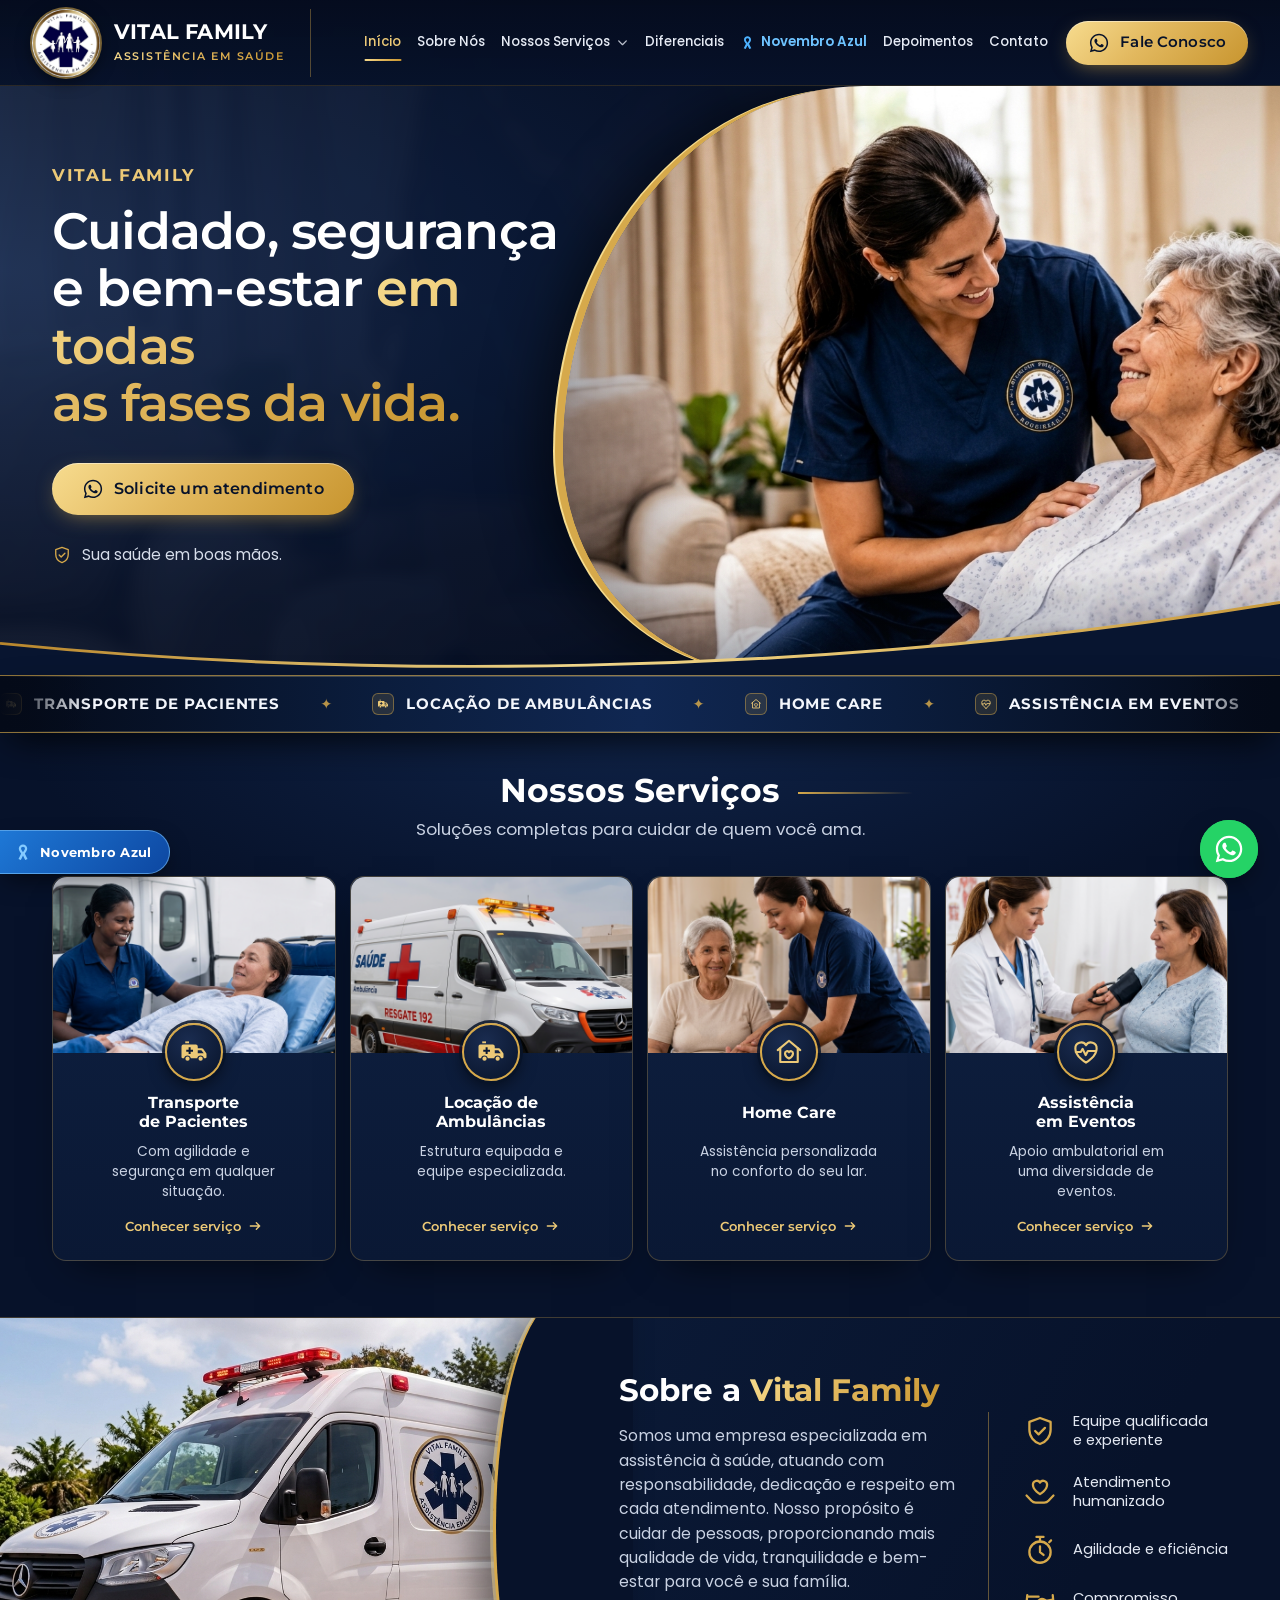
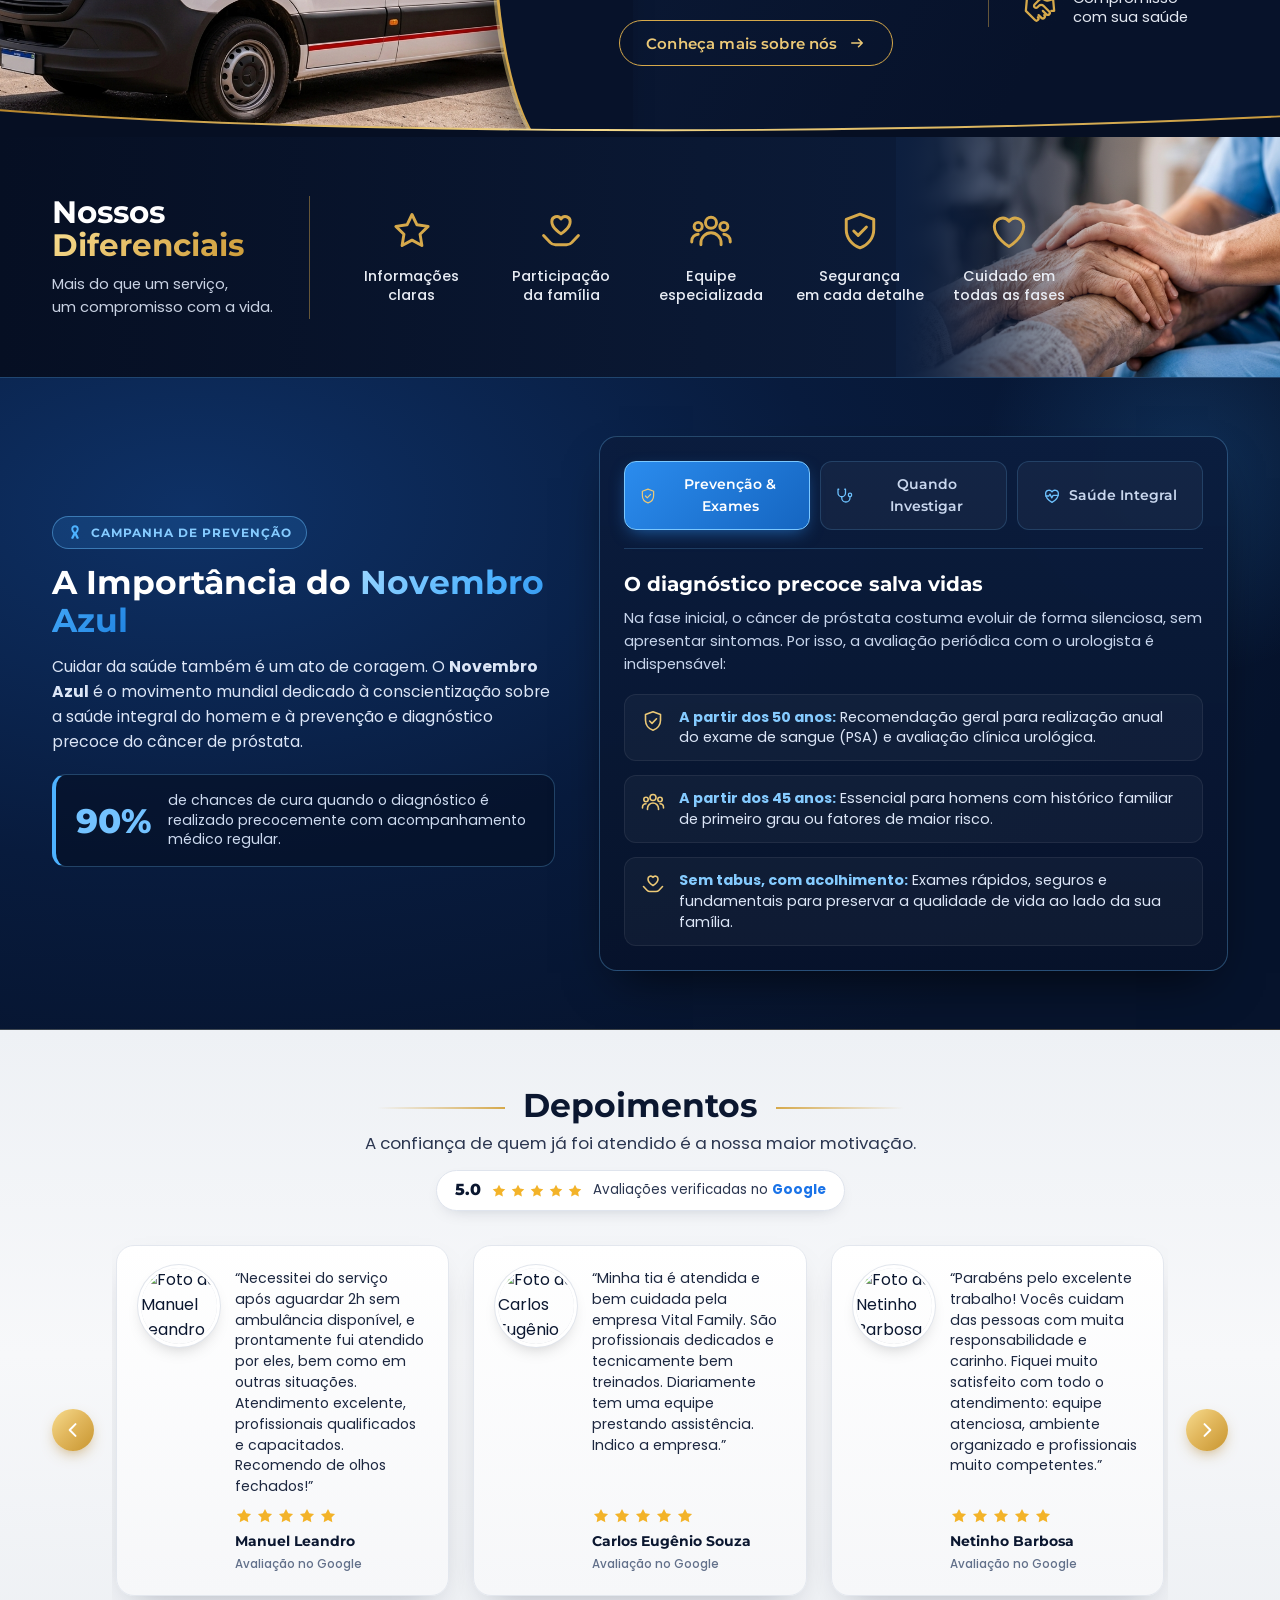
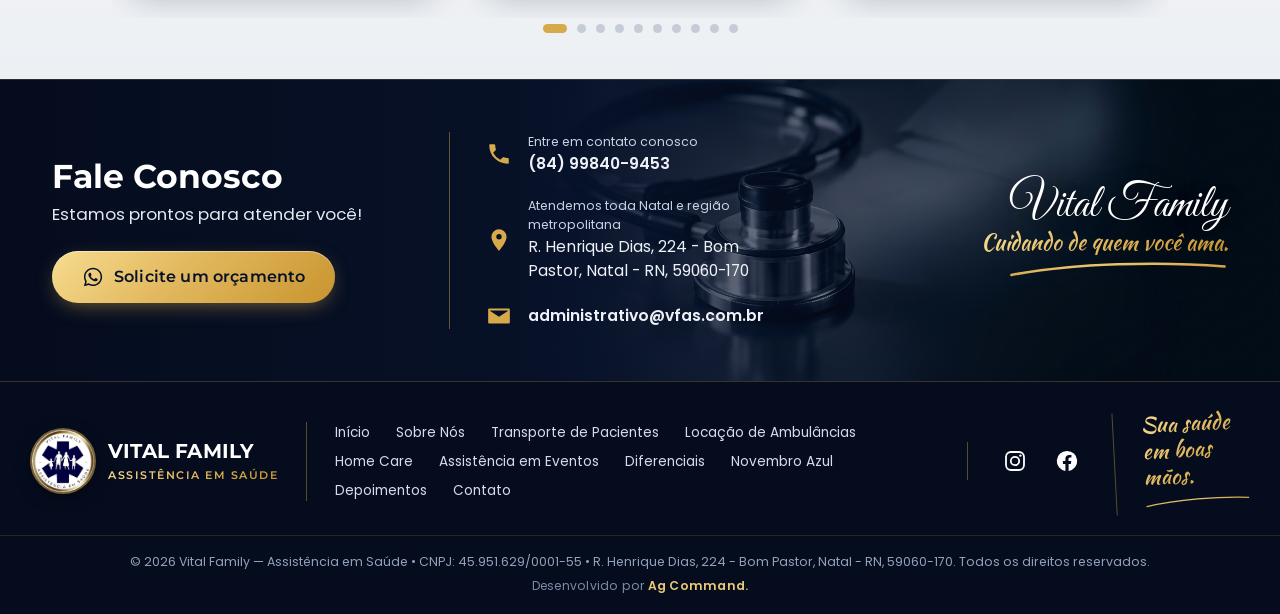
==== commit bacd81e1: "Add files via upload" ====
--- a/index.html
+++ b/index.html
@@ -174,7 +174,7 @@
                   </svg> Locação de Ambulâncias</a></li>
               <li><a href="home-care.html"><svg>
                     <use href="#i-home-heart" />
-                  </svg> Home Care / Visita Domiciliar</a></li>
+                  </svg> Home Care</a></li>
               <li><a href="assistencia-em-eventos.html"><svg>
                     <use href="#i-heart-pulse" />
                   </svg> Assistência em Eventos</a></li>
@@ -258,7 +258,7 @@
           <span class="svc-marquee__dot" aria-hidden="true">✦</span>
           <a href="home-care.html" class="svc-marquee__item"><svg>
               <use href="#i-home-heart" />
-            </svg><span>Home Care / Visita Domiciliar</span></a>
+            </svg><span>Home Care</span></a>
           <span class="svc-marquee__dot" aria-hidden="true">✦</span>
           <a href="assistencia-em-eventos.html" class="svc-marquee__item"><svg>
               <use href="#i-heart-pulse" />
@@ -274,7 +274,7 @@
           <span class="svc-marquee__dot" aria-hidden="true">✦</span>
           <a href="home-care.html" class="svc-marquee__item"><svg>
               <use href="#i-home-heart" />
-            </svg><span>Home Care / Visita Domiciliar</span></a>
+            </svg><span>Home Care</span></a>
           <span class="svc-marquee__dot" aria-hidden="true">✦</span>
           <a href="assistencia-em-eventos.html" class="svc-marquee__item"><svg>
               <use href="#i-heart-pulse" />
@@ -292,7 +292,7 @@
           <span class="svc-marquee__dot">✦</span>
           <a href="home-care.html" class="svc-marquee__item" tabindex="-1"><svg>
               <use href="#i-home-heart" />
-            </svg><span>Home Care / Visita Domiciliar</span></a>
+            </svg><span>Home Care</span></a>
           <span class="svc-marquee__dot">✦</span>
           <a href="assistencia-em-eventos.html" class="svc-marquee__item" tabindex="-1"><svg>
               <use href="#i-heart-pulse" />
@@ -308,7 +308,7 @@
           <span class="svc-marquee__dot">✦</span>
           <a href="home-care.html" class="svc-marquee__item" tabindex="-1"><svg>
               <use href="#i-home-heart" />
-            </svg><span>Home Care / Visita Domiciliar</span></a>
+            </svg><span>Home Care</span></a>
           <span class="svc-marquee__dot">✦</span>
           <a href="assistencia-em-eventos.html" class="svc-marquee__item" tabindex="-1"><svg>
               <use href="#i-heart-pulse" />
@@ -355,13 +355,13 @@
               </svg></span>
           </a>
           <a href="home-care.html" class="svc-card svc-card--link reveal"
-            aria-label="Saiba mais sobre Home Care / Visita Domiciliar">
+            aria-label="Saiba mais sobre Home Care">
             <div class="svc-card__media"><img src="assets/img/svc-homecare.jpg"
-                alt="Enfermeira em visita domiciliar a uma idosa" loading="lazy" width="960" height="512"></div>
+                alt="Enfermeira em atendimento de Home Care a uma idosa" loading="lazy" width="960" height="512"></div>
             <span class="svc-card__icon"><svg>
                 <use href="#i-home-heart" />
               </svg></span>
-            <h3>Home Care /<br> Visita Domiciliar</h3>
+            <h3>Home Care</h3>
             <p>Assistência personalizada no conforto do seu lar.</p>
             <span class="svc-card__more">Conhecer serviço <svg>
                 <use href="#i-arrow" />
@@ -564,8 +564,7 @@
               <li><svg>
                   <use href="#i-handshake" />
                 </svg>
-                <div><strong>Conte com a Vital Family:</strong> Estamos ao lado de quem você ama com visitas
-                  domiciliares, enfermagem e atendimento humanizado.</div>
+                <div><strong>Conte com a Vital Family:</strong> Estamos ao lado de quem você ama com Home Care, enfermagem e atendimento humanizado.</div>
               </li>
             </ul>
           </div>
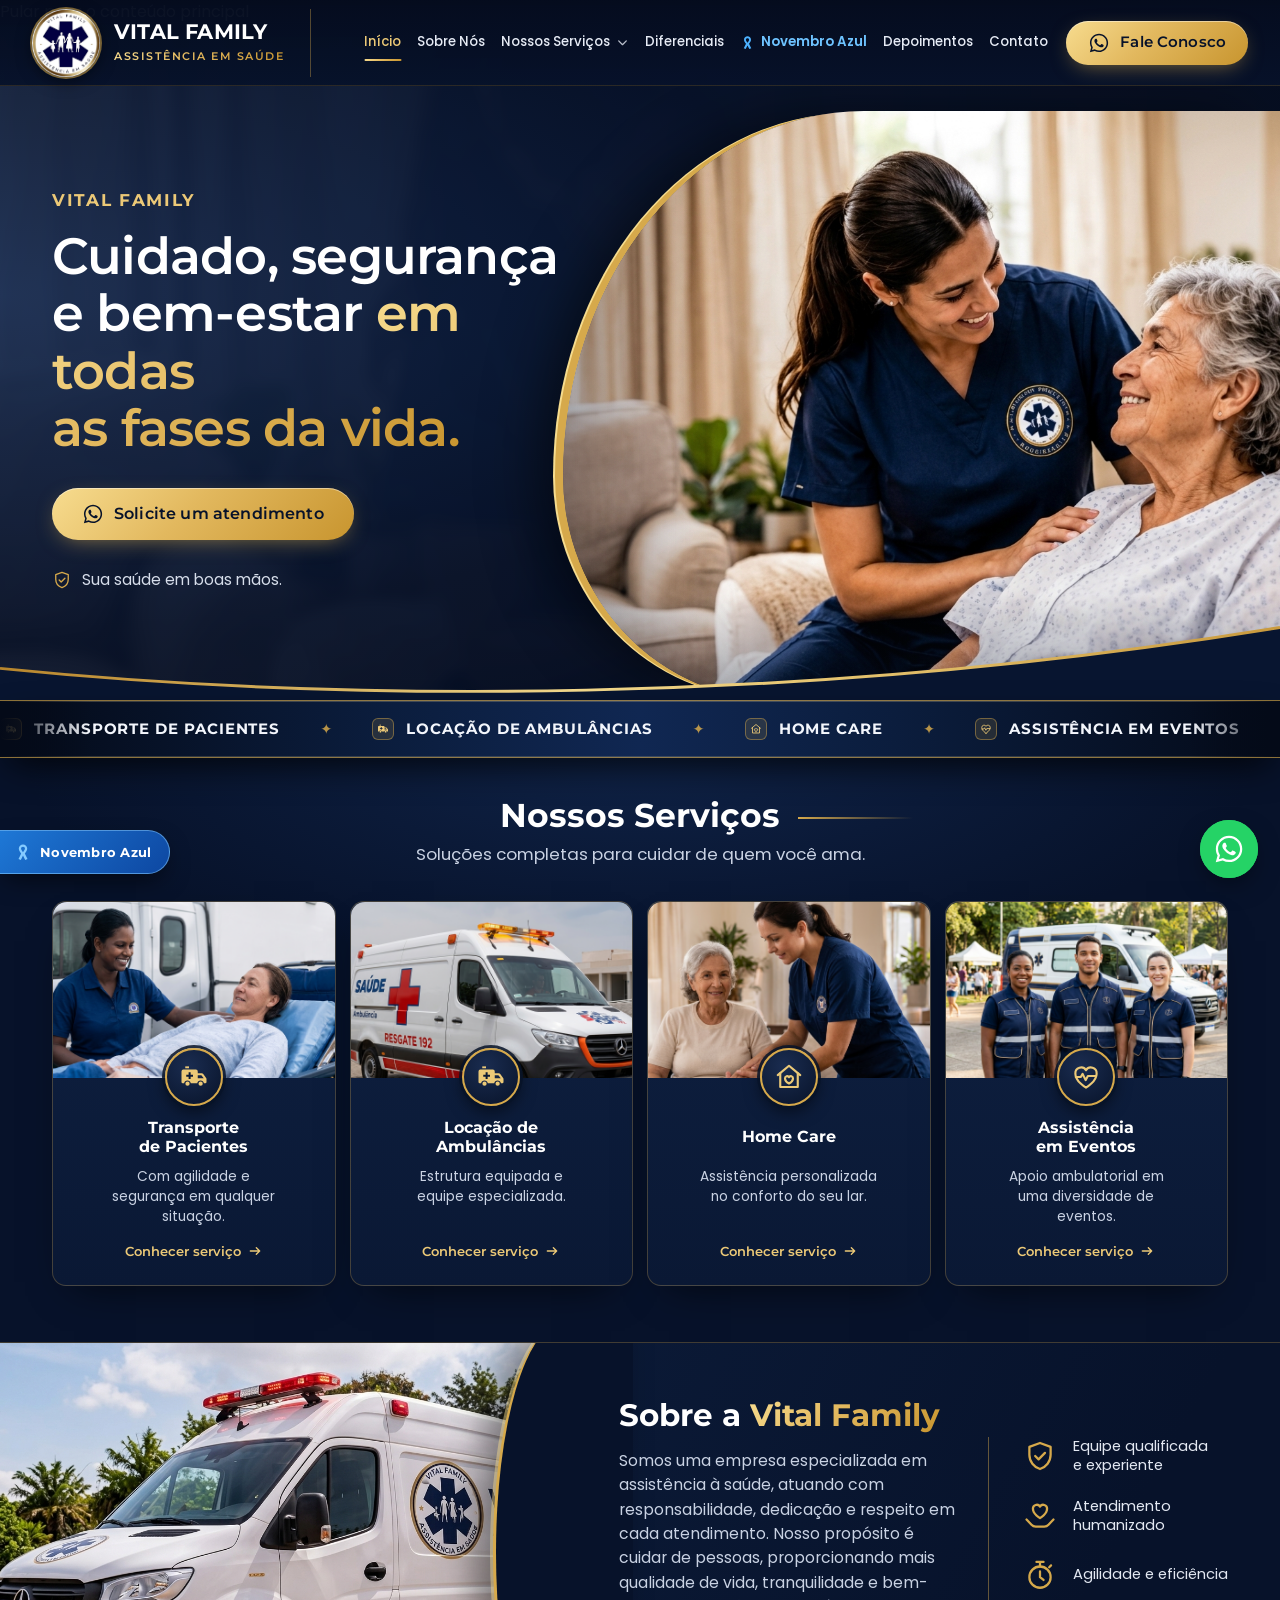
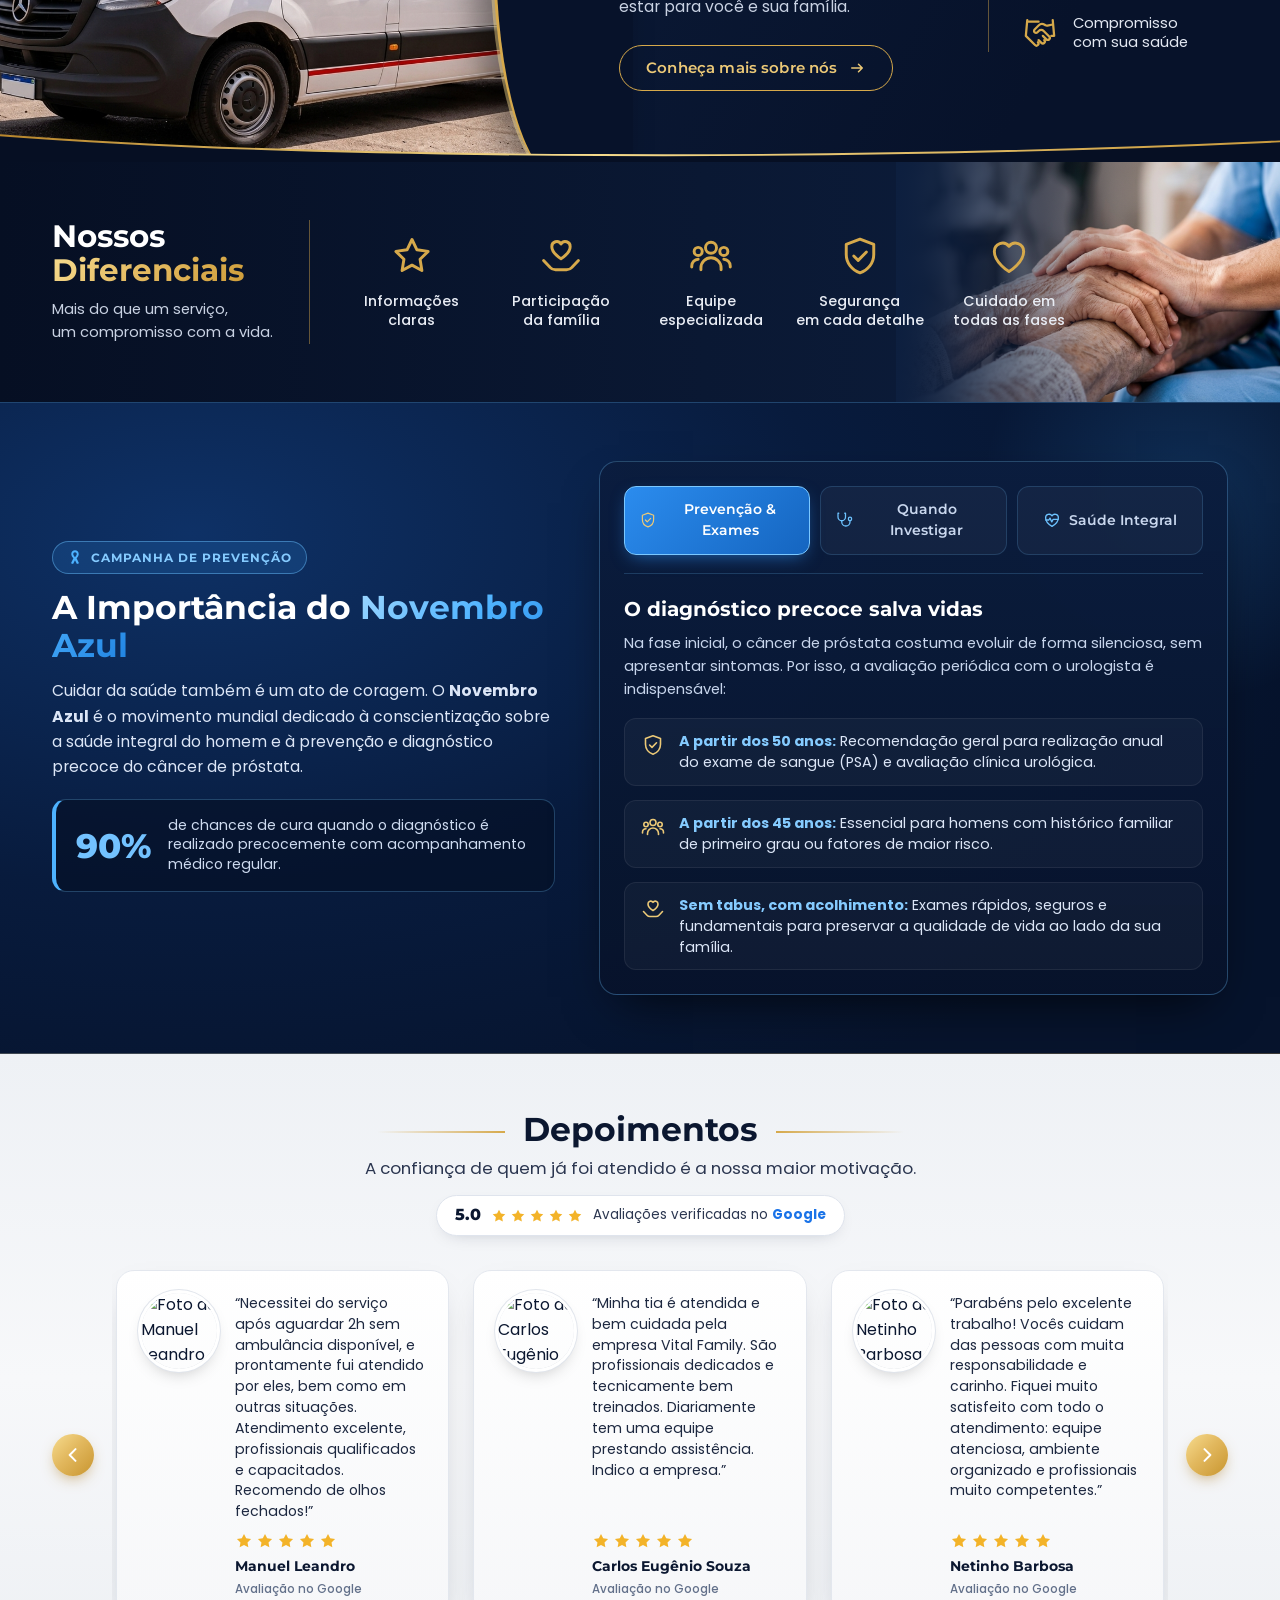
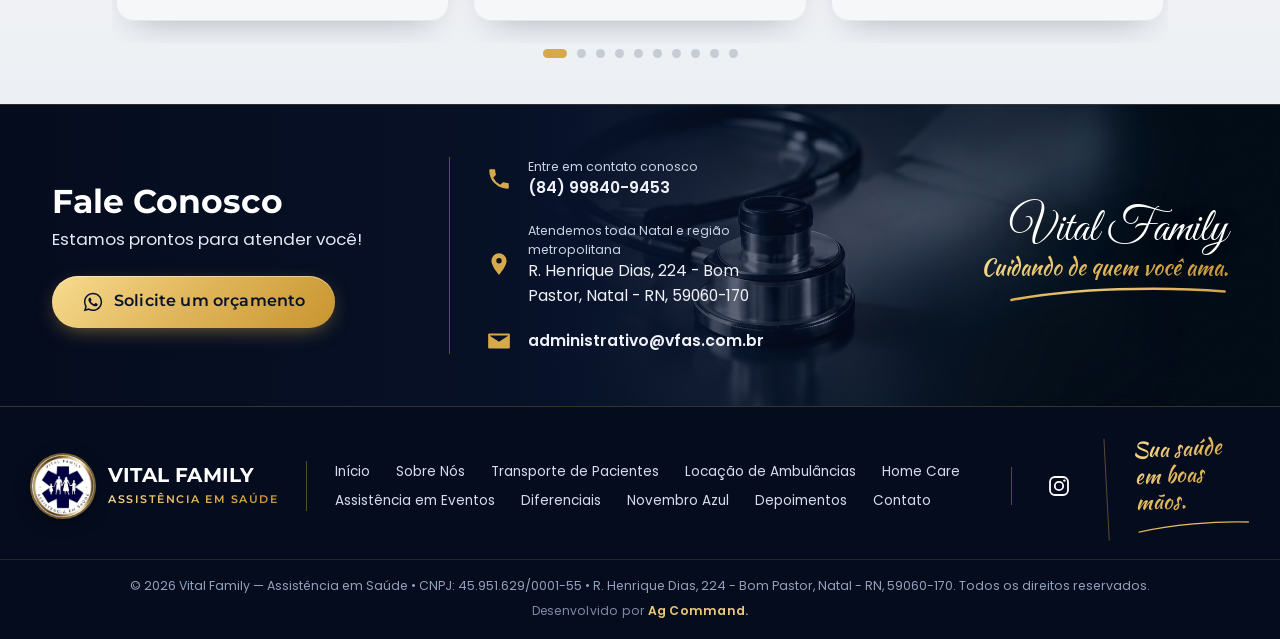
==== commit 88330e4d: "Add files via upload" ====
--- a/index.html
+++ b/index.html
@@ -4,10 +4,15 @@
 <head>
   <meta charset="UTF-8">
   <meta name="viewport" content="width=device-width, initial-scale=1">
-  <title>Vital Family | Assistência em Saúde</title>
+  <title>Vital Family | Assistência em Saúde em Natal e Região Metropolitana</title>
   <meta name="description"
-    content="A Vital Family oferece soluções completas em assistência à saúde: transporte de pacientes, locação de ambulâncias, enfermagem, home care e assistência em eventos.">
+    content="A Vital Family oferece soluções completas em assistência à saúde em Natal e região metropolitana: transporte de pacientes, locação de ambulâncias, Home Care e assistência em eventos.">
   <meta name="theme-color" content="#07122a">
+  <meta property="og:type" content="website">
+  <meta property="og:locale" content="pt_BR">
+  <meta property="og:title" content="Vital Family | Assistência em Saúde">
+  <meta property="og:description" content="Transporte de pacientes, locação de ambulâncias, Home Care e assistência em eventos em Natal/RN e região metropolitana.">
+  <meta property="og:image" content="assets/logo.jpeg">
   <link rel="icon" href="assets/logo.jpeg">
   <link rel="preconnect" href="https://fonts.googleapis.com">
   <link rel="preconnect" href="https://fonts.gstatic.com" crossorigin>
@@ -15,9 +20,35 @@
     href="https://fonts.googleapis.com/css2?family=Montserrat:wght@400;500;600;700;800&family=Poppins:wght@400;500;600;700&family=Great+Vibes&family=Kaushan+Script&display=swap"
     rel="stylesheet">
   <link rel="stylesheet" href="css/style.css">
+  <script type="application/ld+json">
+  {
+    "@context": "https://schema.org",
+    "@type": "MedicalBusiness",
+    "name": "Vital Family — Assistência em Saúde",
+    "image": "assets/logo.jpeg",
+    "telephone": "+55-84-99840-9453",
+    "email": "administrativo@vfas.com.br",
+    "taxID": "45.951.629/0001-55",
+    "address": {
+      "@type": "PostalAddress",
+      "streetAddress": "R. Henrique Dias, 224 - Bom Pastor",
+      "addressLocality": "Natal",
+      "addressRegion": "RN",
+      "postalCode": "59060-170",
+      "addressCountry": "BR"
+    },
+    "areaServed": "Natal e Região Metropolitana - RN",
+    "aggregateRating": {
+      "@type": "AggregateRating",
+      "ratingValue": "5.0",
+      "reviewCount": "21"
+    }
+  }
+  </script>
 </head>
 
 <body>
+  <a href="#main-content" class="skip-link">Pular para o conteúdo principal</a>
 
   <!-- ===== SVG ICON SPRITE ===== -->
   <svg width="0" height="0" style="position:absolute" aria-hidden="true">
@@ -174,21 +205,22 @@
                   </svg> Locação de Ambulâncias</a></li>
               <li><a href="home-care.html"><svg>
                     <use href="#i-home-heart" />
-                  </svg> Home Care</a></li>
-              <li><a href="assistencia-em-eventos.html"><svg>
-                    <use href="#i-heart-pulse" />
-                  </svg> Assistência em Eventos</a></li>
-              <li><a href="#servicos"><svg>
-                    <use href="#i-stetho" />
-                  </svg> Ver todos os serviços</a></li>
-            </ul>
+              </svg> Home Care</a>
           </li>
-          <li><a href="#diferenciais" class="nav__link">Diferenciais</a></li>
-          <li><a href="#novembro-azul" class="nav__link nav__link--blue"><svg class="ico-ribbon">
-                <use href="#i-ribbon" />
-              </svg> Novembro Azul</a></li>
-          <li><a href="#depoimentos" class="nav__link">Depoimentos</a></li>
-          <li><a href="#contato" class="nav__link">Contato</a></li>
+          <li><a href="assistencia-em-eventos.html"><svg>
+                <use href="#i-heart-pulse" />
+              </svg> Assistência em Eventos</a></li>
+          <li><a href="#servicos"><svg>
+                <use href="#i-stetho" />
+              </svg> Ver todos os serviços</a></li>
+        </ul>
+        </li>
+        <li><a href="#diferenciais" class="nav__link">Diferenciais</a></li>
+        <li><a href="#novembro-azul" class="nav__link nav__link--blue"><svg class="ico-ribbon">
+              <use href="#i-ribbon" />
+            </svg> Novembro Azul</a></li>
+        <li><a href="#depoimentos" class="nav__link">Depoimentos</a></li>
+        <li><a href="#contato" class="nav__link">Contato</a></li>
         </ul>
         <a href="https://wa.me/5584998409453?text=Ol%C3%A1!%20Gostaria%20de%20falar%20com%20a%20Vital%20Family."
           target="_blank" rel="noopener" class="btn btn--gold btn--sm nav__cta">
@@ -204,7 +236,7 @@
     </div>
   </header>
 
-  <main>
+  <main id="main-content">
     <!-- ===== HERO ===== -->
     <section class="hero" id="inicio">
       <div class="hero__bg" aria-hidden="true"></div>
@@ -258,7 +290,7 @@
           <span class="svc-marquee__dot" aria-hidden="true">✦</span>
           <a href="home-care.html" class="svc-marquee__item"><svg>
               <use href="#i-home-heart" />
-            </svg><span>Home Care</span></a>
+          </svg><span>Home Care</span></a>
           <span class="svc-marquee__dot" aria-hidden="true">✦</span>
           <a href="assistencia-em-eventos.html" class="svc-marquee__item"><svg>
               <use href="#i-heart-pulse" />
@@ -274,7 +306,7 @@
           <span class="svc-marquee__dot" aria-hidden="true">✦</span>
           <a href="home-care.html" class="svc-marquee__item"><svg>
               <use href="#i-home-heart" />
-            </svg><span>Home Care</span></a>
+          </svg><span>Home Care</span></a>
           <span class="svc-marquee__dot" aria-hidden="true">✦</span>
           <a href="assistencia-em-eventos.html" class="svc-marquee__item"><svg>
               <use href="#i-heart-pulse" />
@@ -292,7 +324,7 @@
           <span class="svc-marquee__dot">✦</span>
           <a href="home-care.html" class="svc-marquee__item" tabindex="-1"><svg>
               <use href="#i-home-heart" />
-            </svg><span>Home Care</span></a>
+          </svg><span>Home Care</span></a>
           <span class="svc-marquee__dot">✦</span>
           <a href="assistencia-em-eventos.html" class="svc-marquee__item" tabindex="-1"><svg>
               <use href="#i-heart-pulse" />
@@ -308,7 +340,7 @@
           <span class="svc-marquee__dot">✦</span>
           <a href="home-care.html" class="svc-marquee__item" tabindex="-1"><svg>
               <use href="#i-home-heart" />
-            </svg><span>Home Care</span></a>
+          </svg><span>Home Care</span></a>
           <span class="svc-marquee__dot">✦</span>
           <a href="assistencia-em-eventos.html" class="svc-marquee__item" tabindex="-1"><svg>
               <use href="#i-heart-pulse" />
@@ -357,31 +389,32 @@
           <a href="home-care.html" class="svc-card svc-card--link reveal"
             aria-label="Saiba mais sobre Home Care">
             <div class="svc-card__media"><img src="assets/img/svc-homecare.jpg"
-                alt="Enfermeira em atendimento de Home Care a uma idosa" loading="lazy" width="960" height="512"></div>
-            <span class="svc-card__icon"><svg>
-                <use href="#i-home-heart" />
-              </svg></span>
-            <h3>Home Care</h3>
-            <p>Assistência personalizada no conforto do seu lar.</p>
-            <span class="svc-card__more">Conhecer serviço <svg>
-                <use href="#i-arrow" />
-              </svg></span>
-          </a>
-          <a href="assistencia-em-eventos.html" class="svc-card svc-card--link reveal"
-            aria-label="Saiba mais sobre Assistência em Eventos">
-            <div class="svc-card__media"><img src="assets/img/svc-humanizado.jpg"
-                alt="Equipe médica e ambulatorial para assistência em eventos" loading="lazy" width="960" height="512">
-            </div>
-            <span class="svc-card__icon"><svg>
-                <use href="#i-heart-pulse" />
-              </svg></span>
-            <h3>Assistência<br> em Eventos</h3>
-            <p>Apoio ambulatorial em uma diversidade de eventos.</p>
-            <span class="svc-card__more">Conhecer serviço <svg>
-                <use href="#i-arrow" />
-              </svg></span>
-          </a>
-        </div>
+            alt="Enfermeira em atendimento de Home Care a uma idosa" loading="lazy" width="960" height="512">
+        </div>
+        <span class="svc-card__icon"><svg>
+            <use href="#i-home-heart" />
+          </svg></span>
+        <h3>Home Care</h3>
+        <p>Assistência personalizada no conforto do seu lar.</p>
+        <span class="svc-card__more">Conhecer serviço <svg>
+            <use href="#i-arrow" />
+          </svg></span>
+        </a>
+        <a href="assistencia-em-eventos.html" class="svc-card svc-card--link reveal"
+          aria-label="Saiba mais sobre Assistência em Eventos">
+          <div class="svc-card__media"><img src="assets/img/evento-ambulancia-equipe.jpg"
+              alt="Equipe de socorristas e ambulância para assistência em eventos" loading="lazy" width="960" height="512">
+          </div>
+          <span class="svc-card__icon"><svg>
+              <use href="#i-heart-pulse" />
+            </svg></span>
+          <h3>Assistência<br> em Eventos</h3>
+          <p>Apoio ambulatorial em uma diversidade de eventos.</p>
+          <span class="svc-card__more">Conhecer serviço <svg>
+              <use href="#i-arrow" />
+            </svg></span>
+        </a>
+      </div>
       </div>
     </section>
 
@@ -564,7 +597,8 @@
               <li><svg>
                   <use href="#i-handshake" />
                 </svg>
-                <div><strong>Conte com a Vital Family:</strong> Estamos ao lado de quem você ama com Home Care, enfermagem e atendimento humanizado.</div>
+                <div><strong>Conte com a Vital Family:</strong> Estamos ao lado de quem você ama com Home Care,
+                  enfermagem e atendimento humanizado.</div>
               </li>
             </ul>
           </div>
@@ -912,9 +946,6 @@
           aria-label="Instagram da Vital Family"><svg>
             <use href="#i-instagram" />
           </svg></a>
-        <a href="https://www.facebook.com/" target="_blank" rel="noopener" aria-label="Facebook da Vital Family"><svg>
-            <use href="#i-facebook" />
-          </svg></a>
       </div>
       <div class="footer__motto">
         <span class="script-gold">Sua saúde em boas mãos.</span>
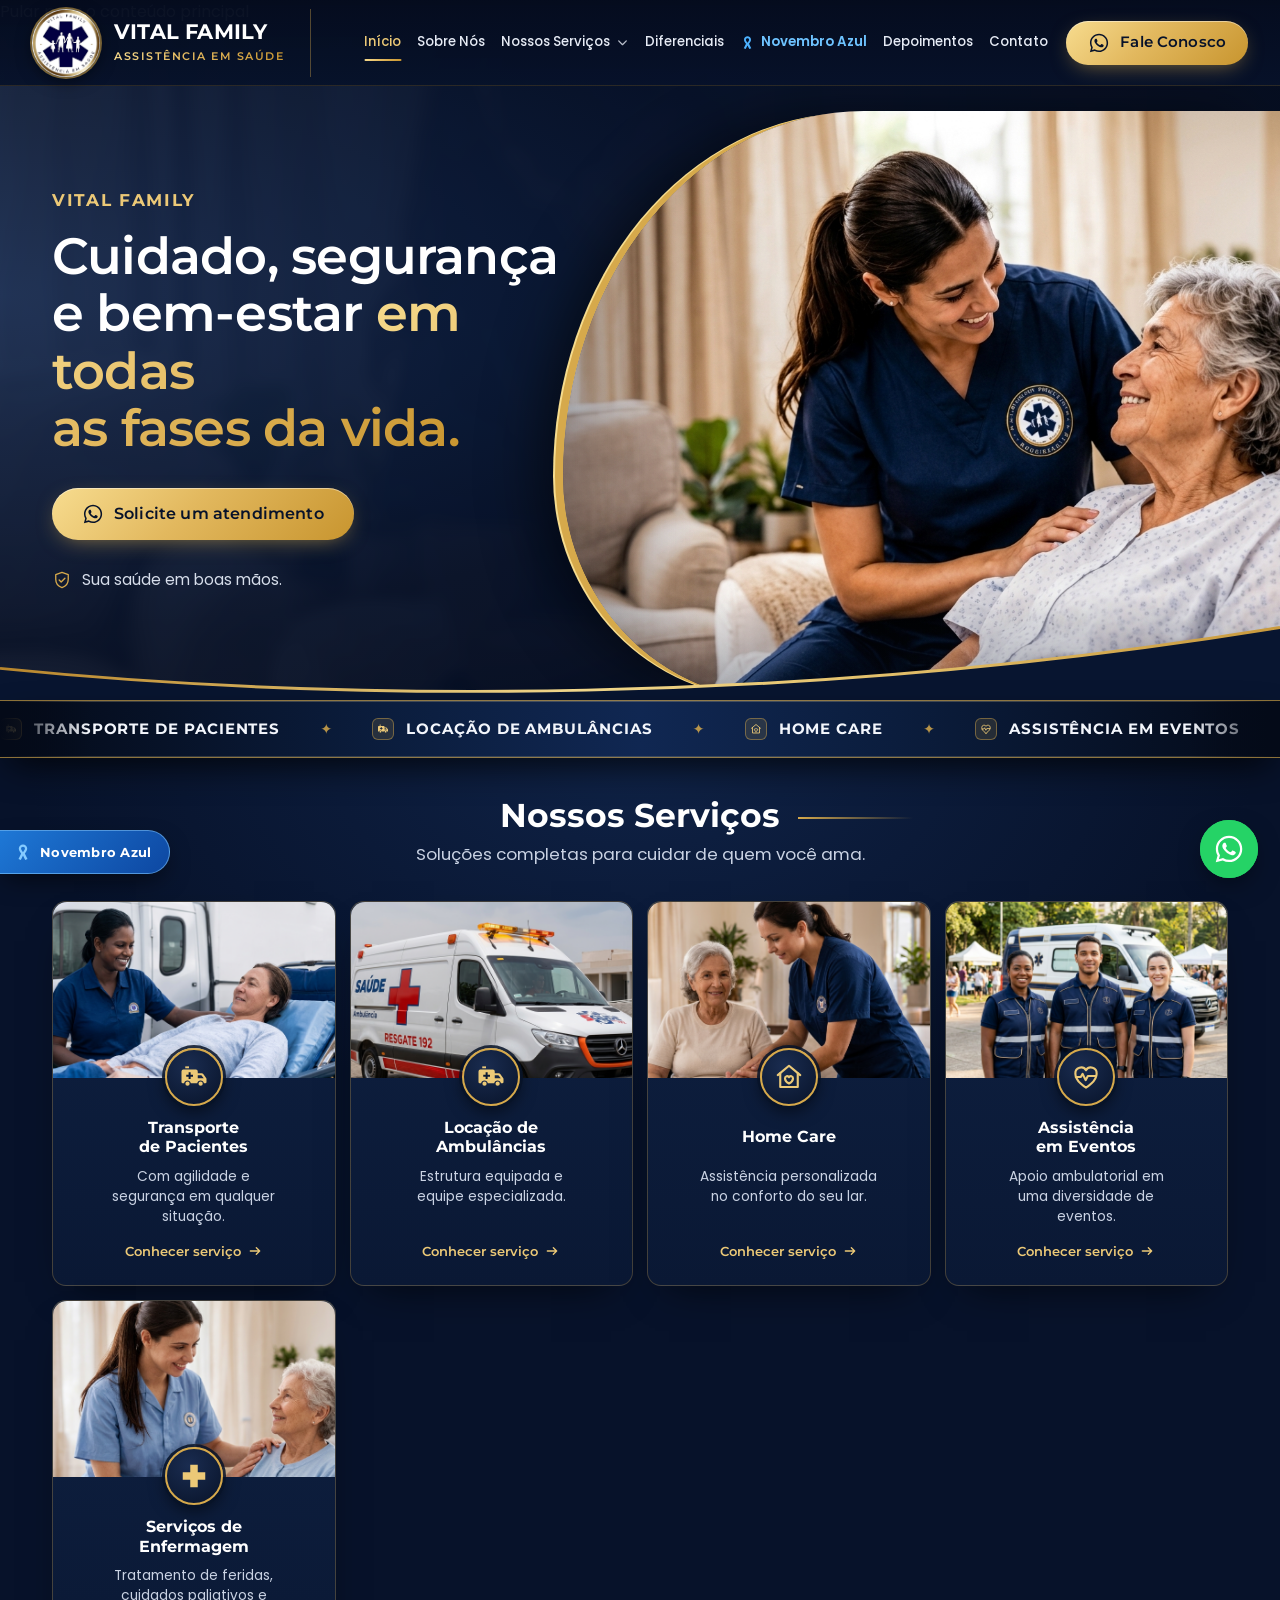
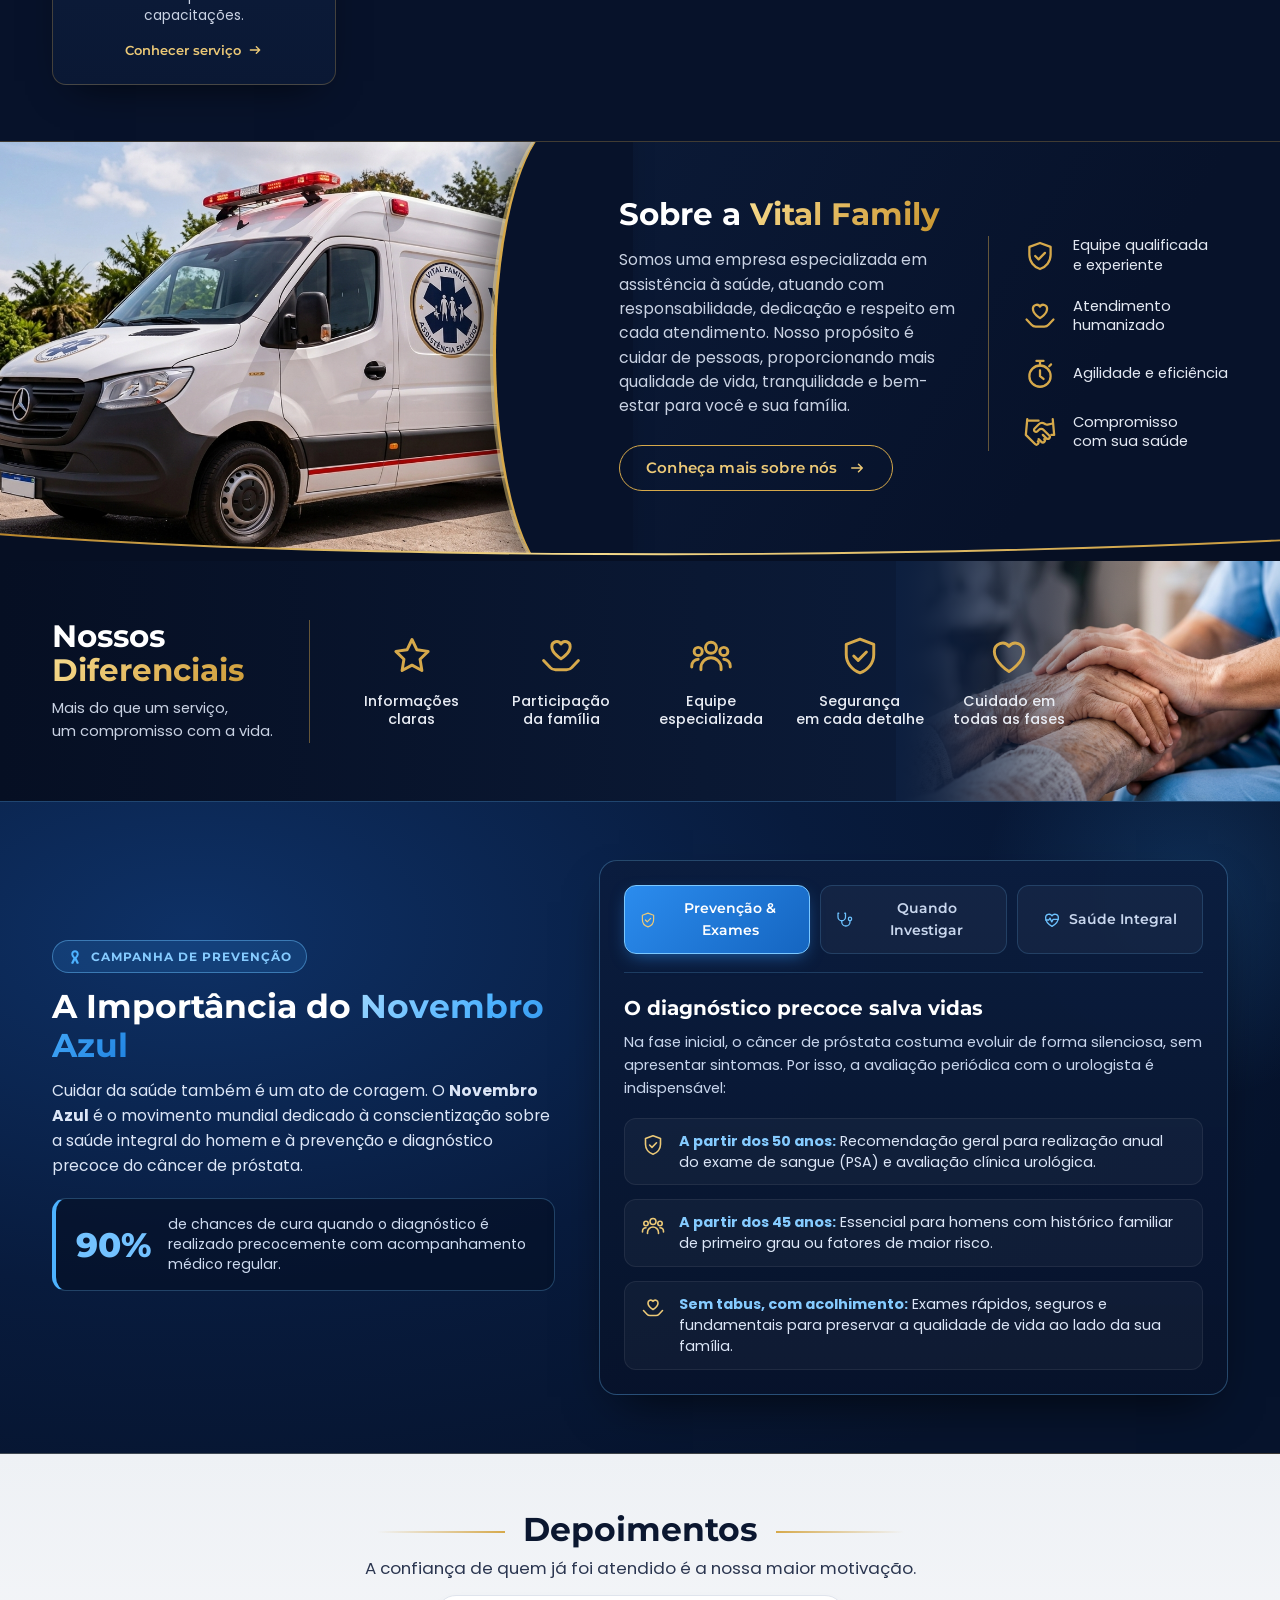
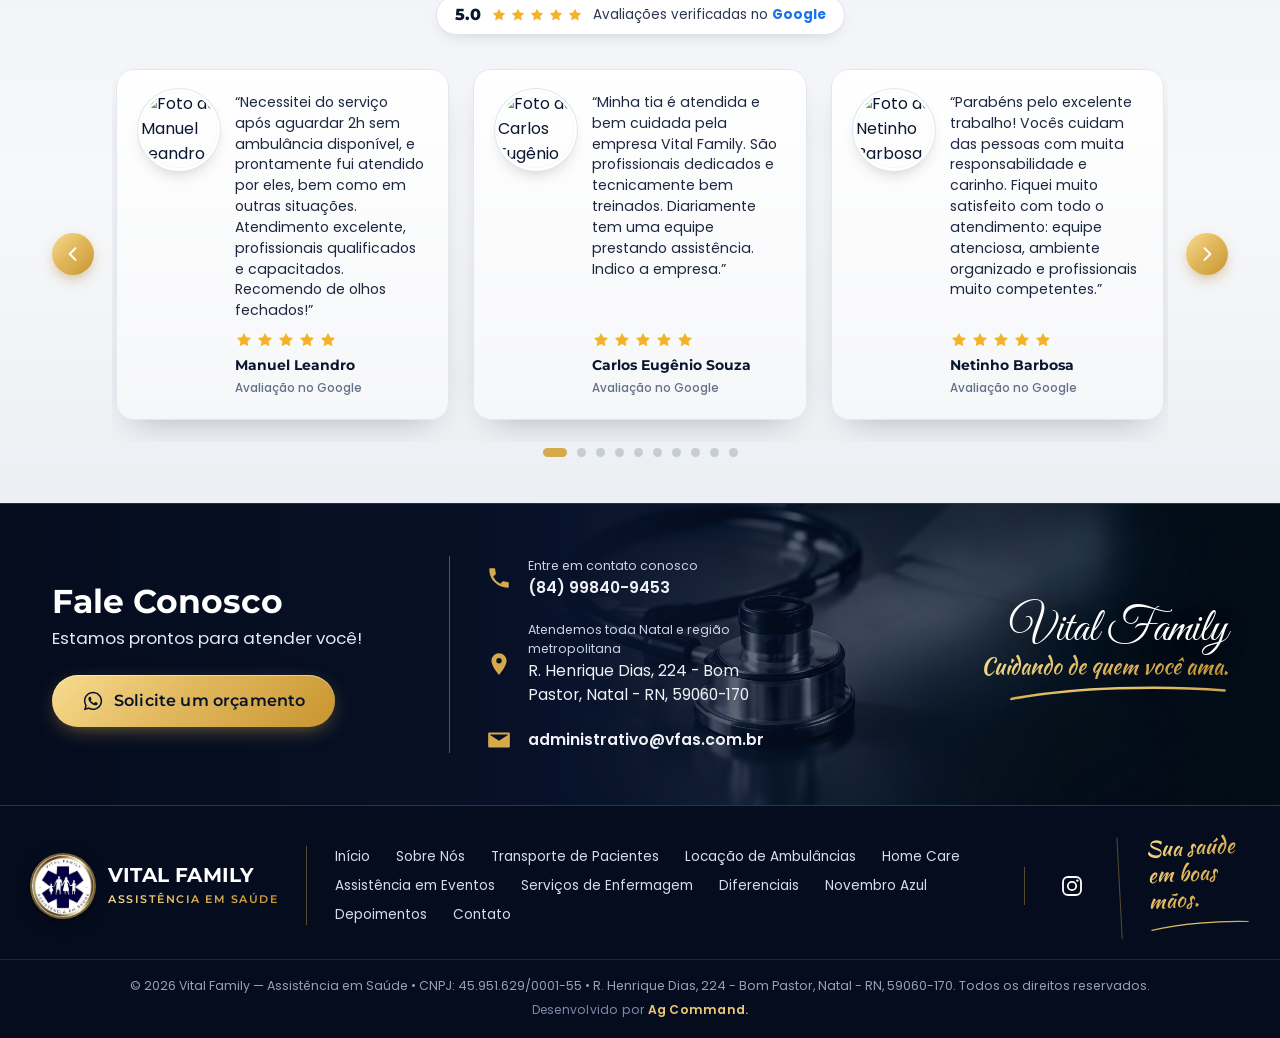
==== commit b49fdfaf: "Add files via upload" ====
--- a/index.html
+++ b/index.html
@@ -11,7 +11,8 @@
   <meta property="og:type" content="website">
   <meta property="og:locale" content="pt_BR">
   <meta property="og:title" content="Vital Family | Assistência em Saúde">
-  <meta property="og:description" content="Transporte de pacientes, locação de ambulâncias, Home Care e assistência em eventos em Natal/RN e região metropolitana.">
+  <meta property="og:description"
+    content="Transporte de pacientes, locação de ambulâncias, Home Care e assistência em eventos em Natal/RN e região metropolitana.">
   <meta property="og:image" content="assets/logo.jpeg">
   <link rel="icon" href="assets/logo.jpeg">
   <link rel="preconnect" href="https://fonts.googleapis.com">
@@ -175,6 +176,13 @@
       <path fill="currentColor"
         d="M12 2c-3.1 0-5.6 2.4-5.6 5.4 0 2.1 1.3 4.3 3.2 6.6L6 21.3l3.1 1.2 2.9-5.8 2.9 5.8 3.1-1.2-3.6-7.3c1.9-2.3 3.2-4.5 3.2-6.6C17.6 4.4 15.1 2 12 2Zm0 3c1.5 0 2.6 1.1 2.6 2.4 0 1.2-.9 2.8-2.6 4.8-1.7-2-2.6-3.6-2.6-4.8C9.4 6.1 10.5 5 12 5Z" />
     </symbol>
+    <symbol id="i-check" viewBox="0 0 24 24">
+      <path fill="none" stroke="currentColor" stroke-width="2.2" stroke-linecap="round" stroke-linejoin="round"
+        d="m5 12 5 5L20 7" />
+    </symbol>
+    <symbol id="i-cross" viewBox="0 0 24 24">
+      <path fill="currentColor" d="M9 3h6v6h6v6h-6v6H9v-6H3V9h6V3z" />
+    </symbol>
   </svg>
 
   <!-- ===== HEADER ===== -->
@@ -205,22 +213,25 @@
                   </svg> Locação de Ambulâncias</a></li>
               <li><a href="home-care.html"><svg>
                     <use href="#i-home-heart" />
-              </svg> Home Care</a>
+                  </svg> Home Care</a>
+              </li>
+              <li><a href="assistencia-em-eventos.html"><svg>
+                    <use href="#i-heart-pulse" />
+                  </svg> Assistência em Eventos</a></li>
+              <li><a href="servicos-de-enfermagem.html"><svg>
+                    <use href="#i-cross" />
+                  </svg> Serviços de Enfermagem</a></li>
+              <li><a href="#servicos"><svg>
+                    <use href="#i-stetho" />
+                  </svg> Ver todos os serviços</a></li>
+            </ul>
           </li>
-          <li><a href="assistencia-em-eventos.html"><svg>
-                <use href="#i-heart-pulse" />
-              </svg> Assistência em Eventos</a></li>
-          <li><a href="#servicos"><svg>
-                <use href="#i-stetho" />
-              </svg> Ver todos os serviços</a></li>
-        </ul>
-        </li>
-        <li><a href="#diferenciais" class="nav__link">Diferenciais</a></li>
-        <li><a href="#novembro-azul" class="nav__link nav__link--blue"><svg class="ico-ribbon">
-              <use href="#i-ribbon" />
-            </svg> Novembro Azul</a></li>
-        <li><a href="#depoimentos" class="nav__link">Depoimentos</a></li>
-        <li><a href="#contato" class="nav__link">Contato</a></li>
+          <li><a href="#diferenciais" class="nav__link">Diferenciais</a></li>
+          <li><a href="#novembro-azul" class="nav__link nav__link--blue"><svg class="ico-ribbon">
+                <use href="#i-ribbon" />
+              </svg> Novembro Azul</a></li>
+          <li><a href="#depoimentos" class="nav__link">Depoimentos</a></li>
+          <li><a href="#contato" class="nav__link">Contato</a></li>
         </ul>
         <a href="https://wa.me/5584998409453?text=Ol%C3%A1!%20Gostaria%20de%20falar%20com%20a%20Vital%20Family."
           target="_blank" rel="noopener" class="btn btn--gold btn--sm nav__cta">
@@ -290,11 +301,15 @@
           <span class="svc-marquee__dot" aria-hidden="true">✦</span>
           <a href="home-care.html" class="svc-marquee__item"><svg>
               <use href="#i-home-heart" />
-          </svg><span>Home Care</span></a>
+            </svg><span>Home Care</span></a>
           <span class="svc-marquee__dot" aria-hidden="true">✦</span>
           <a href="assistencia-em-eventos.html" class="svc-marquee__item"><svg>
               <use href="#i-heart-pulse" />
             </svg><span>Assistência em Eventos</span></a>
+          <span class="svc-marquee__dot" aria-hidden="true">✦</span>
+          <a href="servicos-de-enfermagem.html" class="svc-marquee__item"><svg>
+              <use href="#i-cross" />
+            </svg><span>Serviços de Enfermagem</span></a>
           <span class="svc-marquee__dot" aria-hidden="true">✦</span>
           <a href="remocao-de-pacientes.html" class="svc-marquee__item"><svg>
               <use href="#i-ambulance" />
@@ -306,11 +321,15 @@
           <span class="svc-marquee__dot" aria-hidden="true">✦</span>
           <a href="home-care.html" class="svc-marquee__item"><svg>
               <use href="#i-home-heart" />
-          </svg><span>Home Care</span></a>
+            </svg><span>Home Care</span></a>
           <span class="svc-marquee__dot" aria-hidden="true">✦</span>
           <a href="assistencia-em-eventos.html" class="svc-marquee__item"><svg>
               <use href="#i-heart-pulse" />
             </svg><span>Assistência em Eventos</span></a>
+          <span class="svc-marquee__dot" aria-hidden="true">✦</span>
+          <a href="servicos-de-enfermagem.html" class="svc-marquee__item"><svg>
+              <use href="#i-cross" />
+            </svg><span>Serviços de Enfermagem</span></a>
           <span class="svc-marquee__dot" aria-hidden="true">✦</span>
         </div>
         <div class="svc-marquee__group" aria-hidden="true">
@@ -324,11 +343,15 @@
           <span class="svc-marquee__dot">✦</span>
           <a href="home-care.html" class="svc-marquee__item" tabindex="-1"><svg>
               <use href="#i-home-heart" />
-          </svg><span>Home Care</span></a>
+            </svg><span>Home Care</span></a>
           <span class="svc-marquee__dot">✦</span>
           <a href="assistencia-em-eventos.html" class="svc-marquee__item" tabindex="-1"><svg>
               <use href="#i-heart-pulse" />
             </svg><span>Assistência em Eventos</span></a>
+          <span class="svc-marquee__dot">✦</span>
+          <a href="servicos-de-enfermagem.html" class="svc-marquee__item" tabindex="-1"><svg>
+              <use href="#i-cross" />
+            </svg><span>Serviços de Enfermagem</span></a>
           <span class="svc-marquee__dot">✦</span>
           <a href="remocao-de-pacientes.html" class="svc-marquee__item" tabindex="-1"><svg>
               <use href="#i-ambulance" />
@@ -340,11 +363,15 @@
           <span class="svc-marquee__dot">✦</span>
           <a href="home-care.html" class="svc-marquee__item" tabindex="-1"><svg>
               <use href="#i-home-heart" />
-          </svg><span>Home Care</span></a>
+            </svg><span>Home Care</span></a>
           <span class="svc-marquee__dot">✦</span>
           <a href="assistencia-em-eventos.html" class="svc-marquee__item" tabindex="-1"><svg>
               <use href="#i-heart-pulse" />
             </svg><span>Assistência em Eventos</span></a>
+          <span class="svc-marquee__dot">✦</span>
+          <a href="servicos-de-enfermagem.html" class="svc-marquee__item" tabindex="-1"><svg>
+              <use href="#i-cross" />
+            </svg><span>Serviços de Enfermagem</span></a>
           <span class="svc-marquee__dot">✦</span>
         </div>
       </div>
@@ -386,35 +413,50 @@
                 <use href="#i-arrow" />
               </svg></span>
           </a>
-          <a href="home-care.html" class="svc-card svc-card--link reveal"
-            aria-label="Saiba mais sobre Home Care">
+          <a href="home-care.html" class="svc-card svc-card--link reveal" aria-label="Saiba mais sobre Home Care">
             <div class="svc-card__media"><img src="assets/img/svc-homecare.jpg"
-            alt="Enfermeira em atendimento de Home Care a uma idosa" loading="lazy" width="960" height="512">
-        </div>
-        <span class="svc-card__icon"><svg>
-            <use href="#i-home-heart" />
-          </svg></span>
-        <h3>Home Care</h3>
-        <p>Assistência personalizada no conforto do seu lar.</p>
-        <span class="svc-card__more">Conhecer serviço <svg>
-            <use href="#i-arrow" />
-          </svg></span>
-        </a>
-        <a href="assistencia-em-eventos.html" class="svc-card svc-card--link reveal"
-          aria-label="Saiba mais sobre Assistência em Eventos">
-          <div class="svc-card__media"><img src="assets/img/evento-ambulancia-equipe.jpg"
-              alt="Equipe de socorristas e ambulância para assistência em eventos" loading="lazy" width="960" height="512">
-          </div>
-          <span class="svc-card__icon"><svg>
-              <use href="#i-heart-pulse" />
-            </svg></span>
-          <h3>Assistência<br> em Eventos</h3>
-          <p>Apoio ambulatorial em uma diversidade de eventos.</p>
-          <span class="svc-card__more">Conhecer serviço <svg>
-              <use href="#i-arrow" />
-            </svg></span>
-        </a>
-      </div>
+                alt="Enfermeira em atendimento de Home Care a uma idosa" loading="lazy" width="960" height="512">
+            </div>
+            <span class="svc-card__icon"><svg>
+                <use href="#i-home-heart" />
+              </svg></span>
+            <h3>Home Care</h3>
+            <p>Assistência personalizada no conforto do seu lar.</p>
+            <span class="svc-card__more">Conhecer serviço <svg>
+                <use href="#i-arrow" />
+              </svg></span>
+          </a>
+          <a href="assistencia-em-eventos.html" class="svc-card svc-card--link reveal"
+            aria-label="Saiba mais sobre Assistência em Eventos">
+            <div class="svc-card__media"><img src="assets/img/evento-ambulancia-equipe.jpg"
+                alt="Equipe de socorristas e ambulância para assistência em eventos" loading="lazy" width="960"
+                height="512">
+            </div>
+            <span class="svc-card__icon"><svg>
+                <use href="#i-heart-pulse" />
+              </svg></span>
+            <h3>Assistência<br> em Eventos</h3>
+            <p>Apoio ambulatorial em uma diversidade de eventos.</p>
+            <span class="svc-card__more">Conhecer serviço <svg>
+                <use href="#i-arrow" />
+              </svg></span>
+          </a>
+          <a href="servicos-de-enfermagem.html" class="svc-card svc-card--link reveal"
+            aria-label="Saiba mais sobre Serviços de Enfermagem">
+            <div class="svc-card__media"><img src="assets/img/svc-enfermagem.jpg"
+                alt="Enfermeira da Vital Family prestando assistência especializada" loading="lazy" width="960"
+                height="512">
+            </div>
+            <span class="svc-card__icon"><svg>
+                <use href="#i-cross" />
+              </svg></span>
+            <h3>Serviços de<br> Enfermagem</h3>
+            <p>Tratamento de feridas, cuidados paliativos e capacitações.</p>
+            <span class="svc-card__more">Conhecer serviço <svg>
+                <use href="#i-arrow" />
+              </svg></span>
+          </a>
+        </div>
       </div>
     </section>
 
@@ -936,6 +978,7 @@
         <a href="locacao-de-ambulancias.html">Locação de Ambulâncias</a>
         <a href="home-care.html">Home Care</a>
         <a href="assistencia-em-eventos.html">Assistência em Eventos</a>
+        <a href="servicos-de-enfermagem.html">Serviços de Enfermagem</a>
         <a href="#diferenciais">Diferenciais</a>
         <a href="#novembro-azul">Novembro Azul</a>
         <a href="#depoimentos">Depoimentos</a>
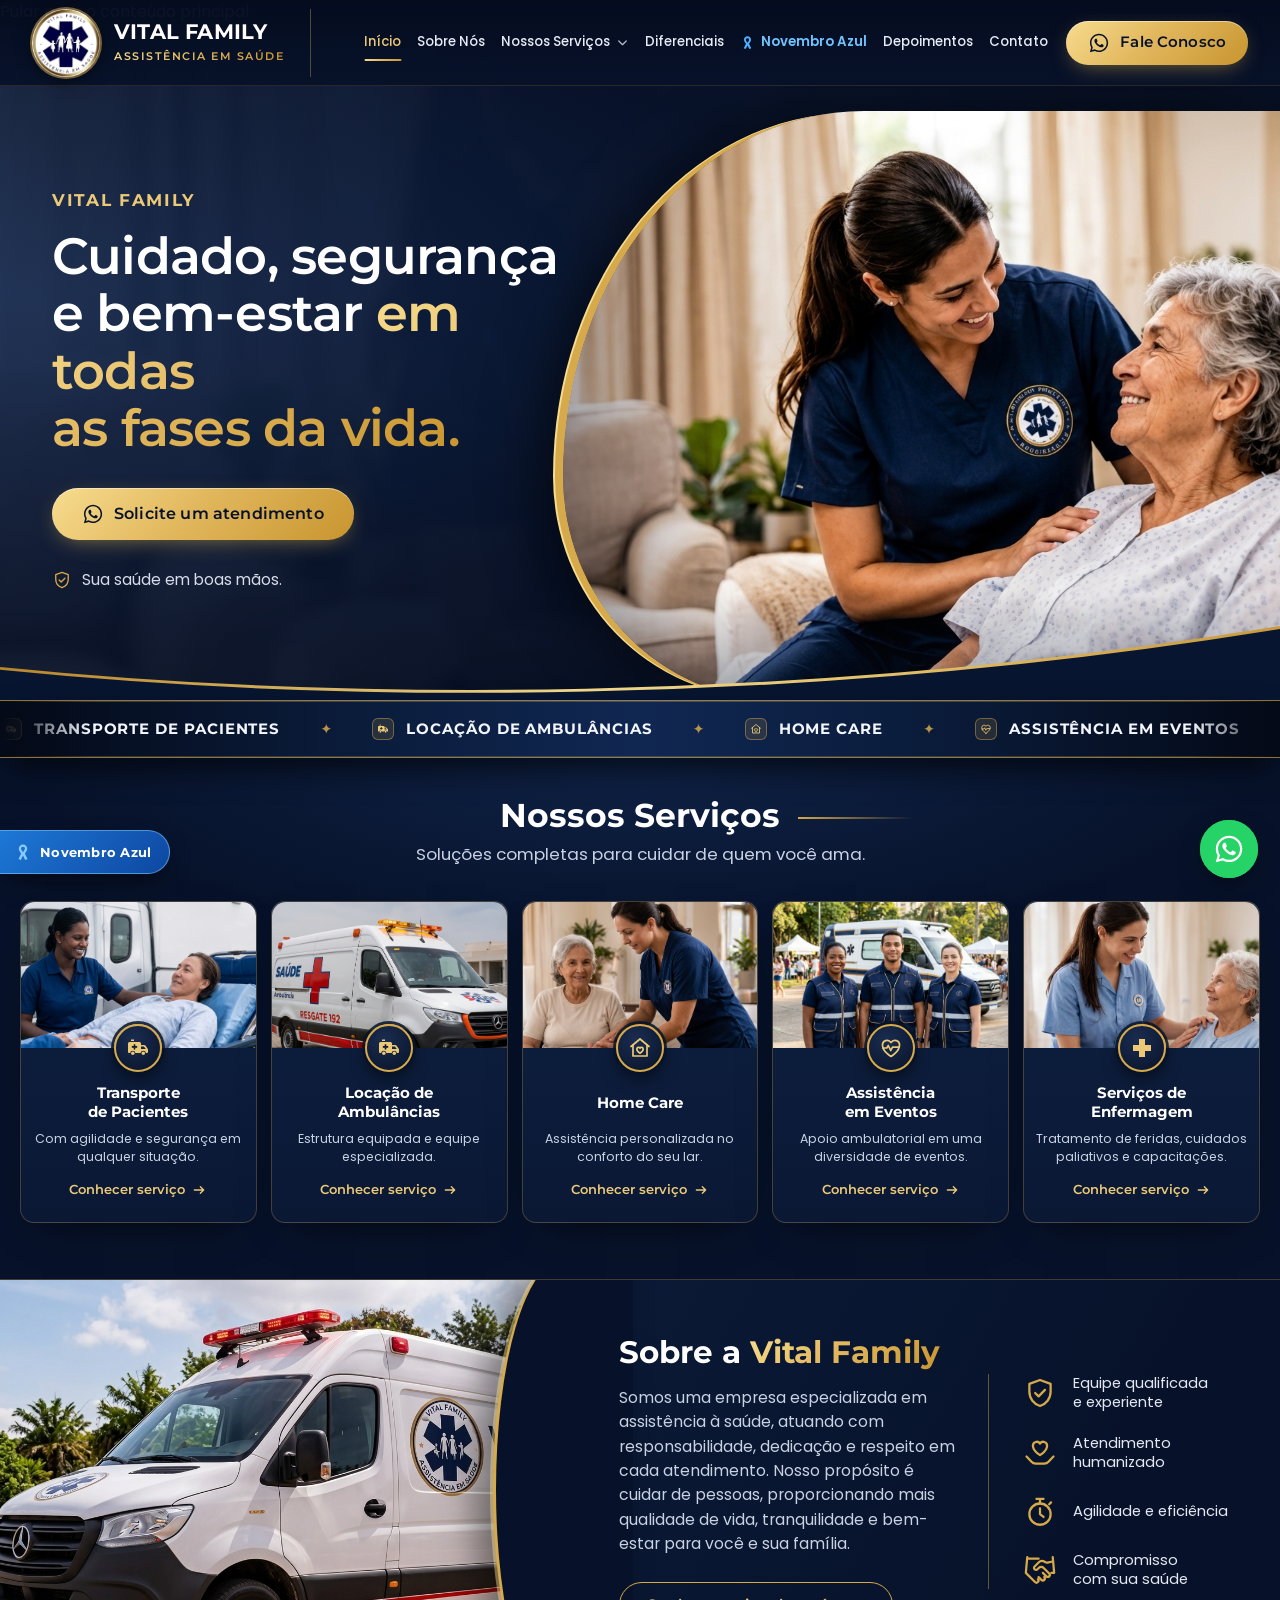
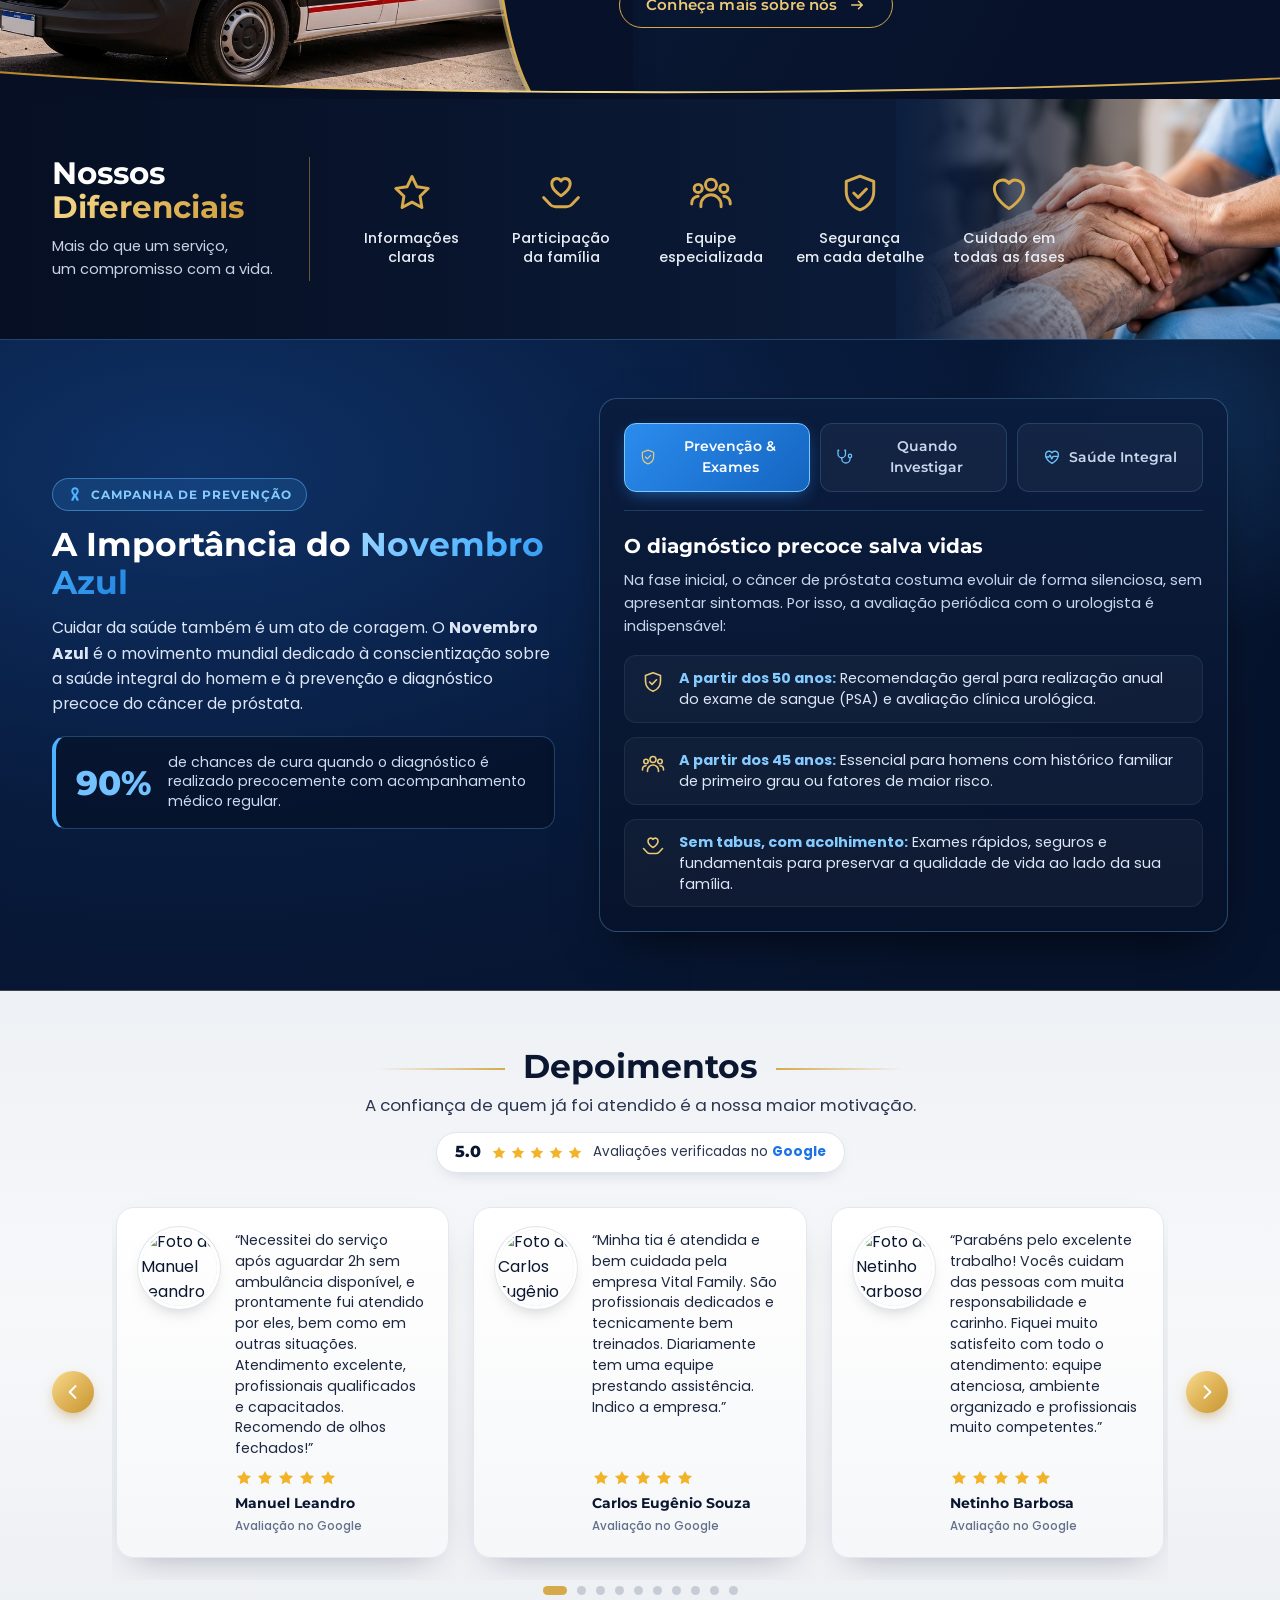
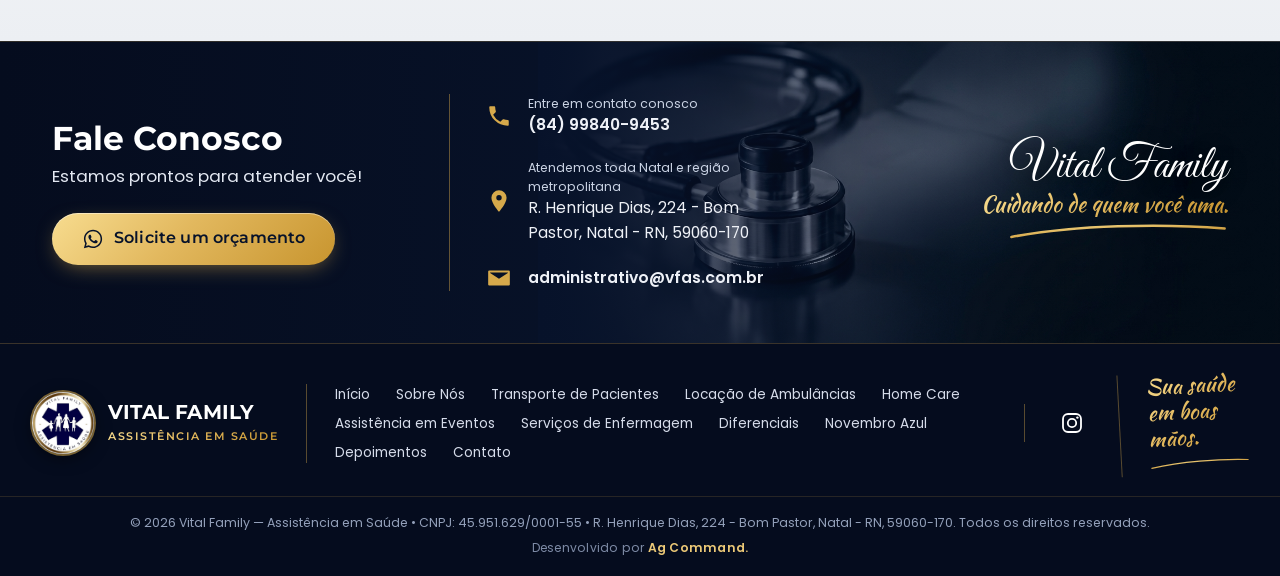
==== commit e1aad9cd: "Add files via upload" ====
--- a/index.html
+++ b/index.html
@@ -20,7 +20,85 @@
   <link
     href="https://fonts.googleapis.com/css2?family=Montserrat:wght@400;500;600;700;800&family=Poppins:wght@400;500;600;700&family=Great+Vibes&family=Kaushan+Script&display=swap"
     rel="stylesheet">
-  <link rel="stylesheet" href="css/style.css">
+  <link rel="stylesheet" href="css/style.css?v=2.1">
+  <style>
+    /* Força os 5 cards de serviços estritamente lado a lado em 1 linha */
+    .services .container {
+      max-width: 1440px !important;
+      padding-inline: 20px;
+    }
+    .services__grid {
+      display: grid !important;
+      grid-template-columns: repeat(5, minmax(0, 1fr)) !important;
+      gap: 16px !important;
+      align-items: stretch;
+    }
+    .svc-card {
+      padding: 0 0 22px !important;
+      height: 100% !important;
+    }
+    .svc-card__icon {
+      width: 48px !important;
+      height: 48px !important;
+      margin-top: -24px !important;
+      margin-bottom: 12px !important;
+    }
+    .svc-card__icon svg {
+      width: 24px !important;
+      height: 24px !important;
+    }
+    .svc-card h3 {
+      font-family: var(--font-head);
+      font-weight: 700;
+      font-size: clamp(0.92rem, 1.05vw, 1.04rem) !important;
+      line-height: 1.25 !important;
+      margin-bottom: 8px !important;
+      padding-inline: 8px !important;
+      min-height: 2.5em !important;
+      display: flex !important;
+      align-items: center !important;
+      justify-content: center !important;
+    }
+    .svc-card p {
+      font-size: clamp(0.78rem, 0.88vw, 0.85rem) !important;
+      line-height: 1.45 !important;
+      padding-inline: 10px !important;
+      max-width: 100% !important;
+    }
+    .svc-card__more {
+      padding-top: 14px !important;
+      font-size: 0.8rem !important;
+    }
+    @media (max-width: 1280px) {
+      .services__grid { gap: 14px !important; }
+      .svc-card h3 { font-size: 0.94rem !important; }
+    }
+    @media (max-width: 1100px) {
+      .services .container { max-width: 100% !important; padding-inline: 14px !important; }
+      .services__grid { gap: 10px !important; }
+    }
+    @media (max-width: 900px) {
+      .services .container { padding-inline: 0 !important; }
+      .services .section-head { padding-inline: 24px !important; }
+      .services__grid {
+        display: flex !important;
+        flex-wrap: nowrap !important;
+        overflow-x: auto !important;
+        scroll-snap-type: x mandatory !important;
+        -webkit-overflow-scrolling: touch !important;
+        gap: 16px !important;
+        padding: 10px 24px 28px !important;
+        scrollbar-width: thin !important;
+        scrollbar-color: var(--gold-500) transparent !important;
+      }
+      .services__grid::-webkit-scrollbar { height: 6px; }
+      .services__grid::-webkit-scrollbar-thumb { background: var(--gold-500); border-radius: 4px; }
+      .services__grid .svc-card {
+        flex: 0 0 240px !important;
+        scroll-snap-align: start !important;
+      }
+    }
+  </style>
   <script type="application/ld+json">
   {
     "@context": "https://schema.org",
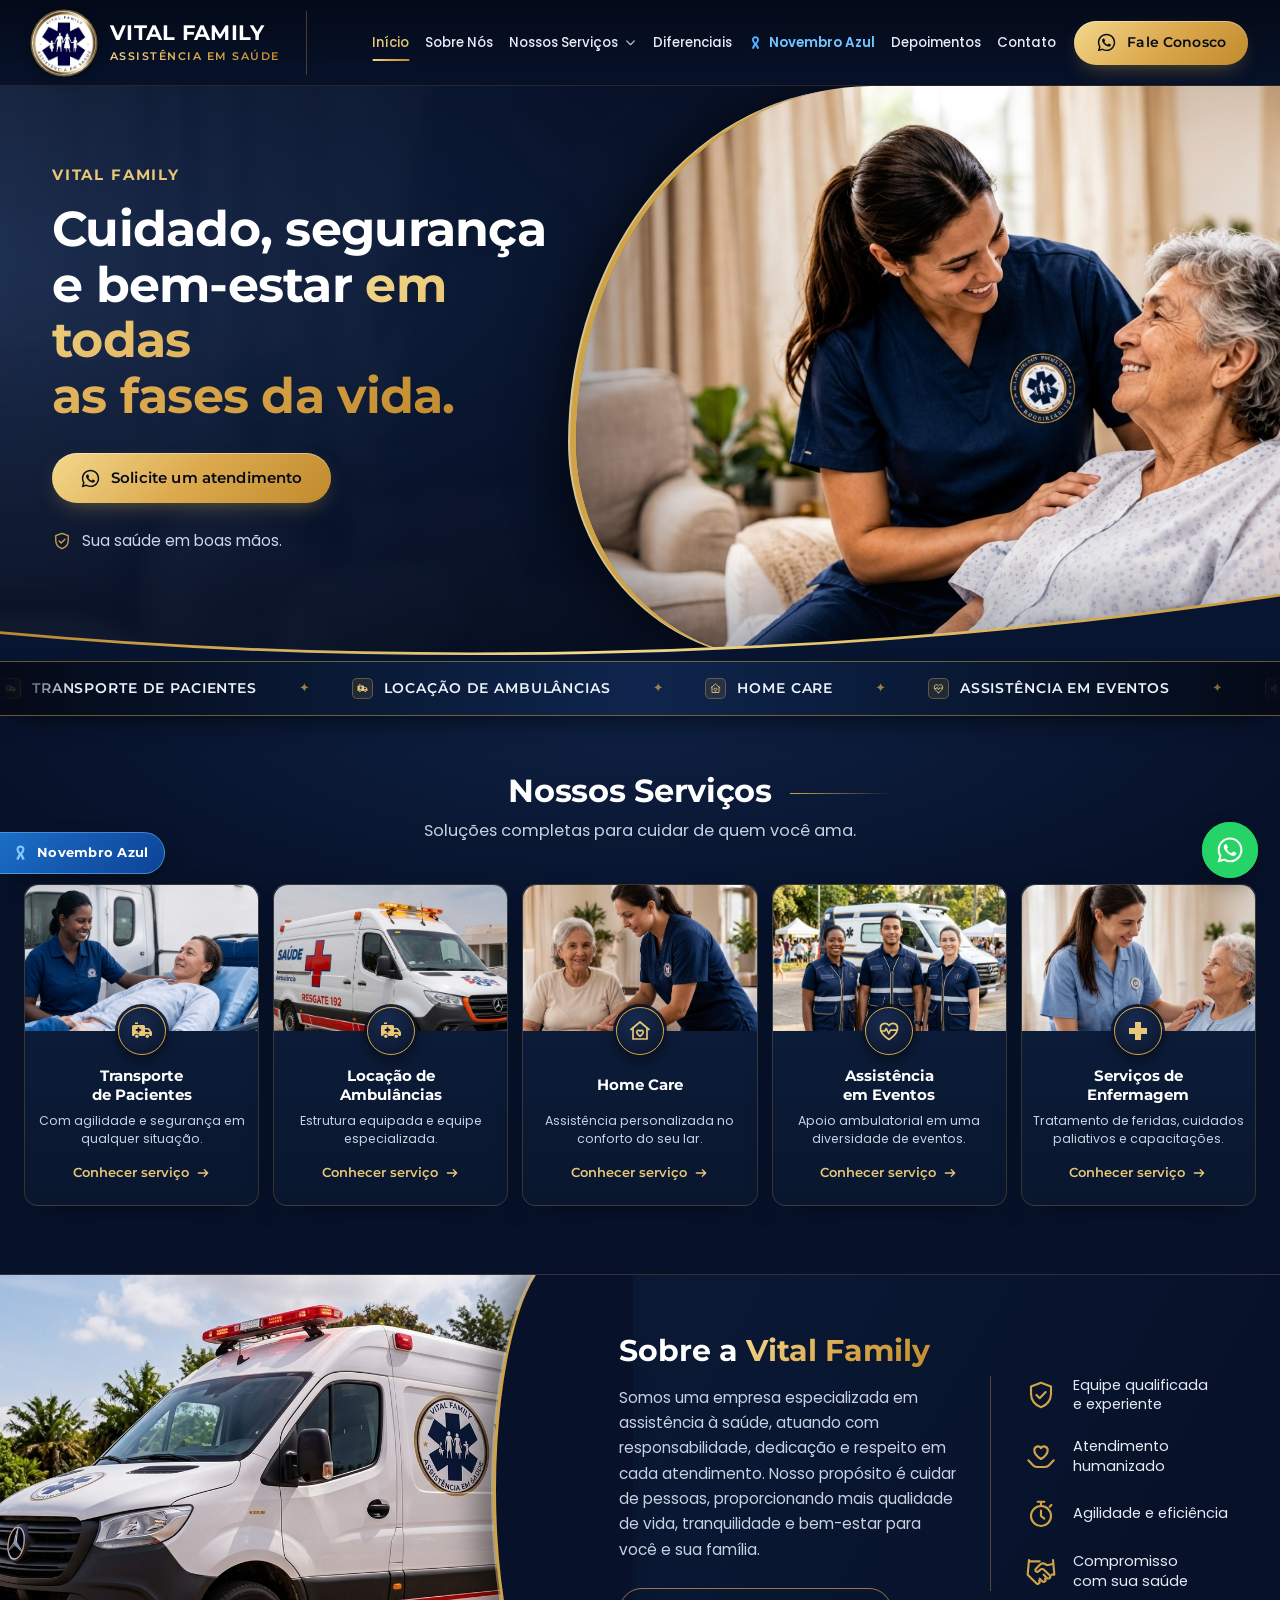
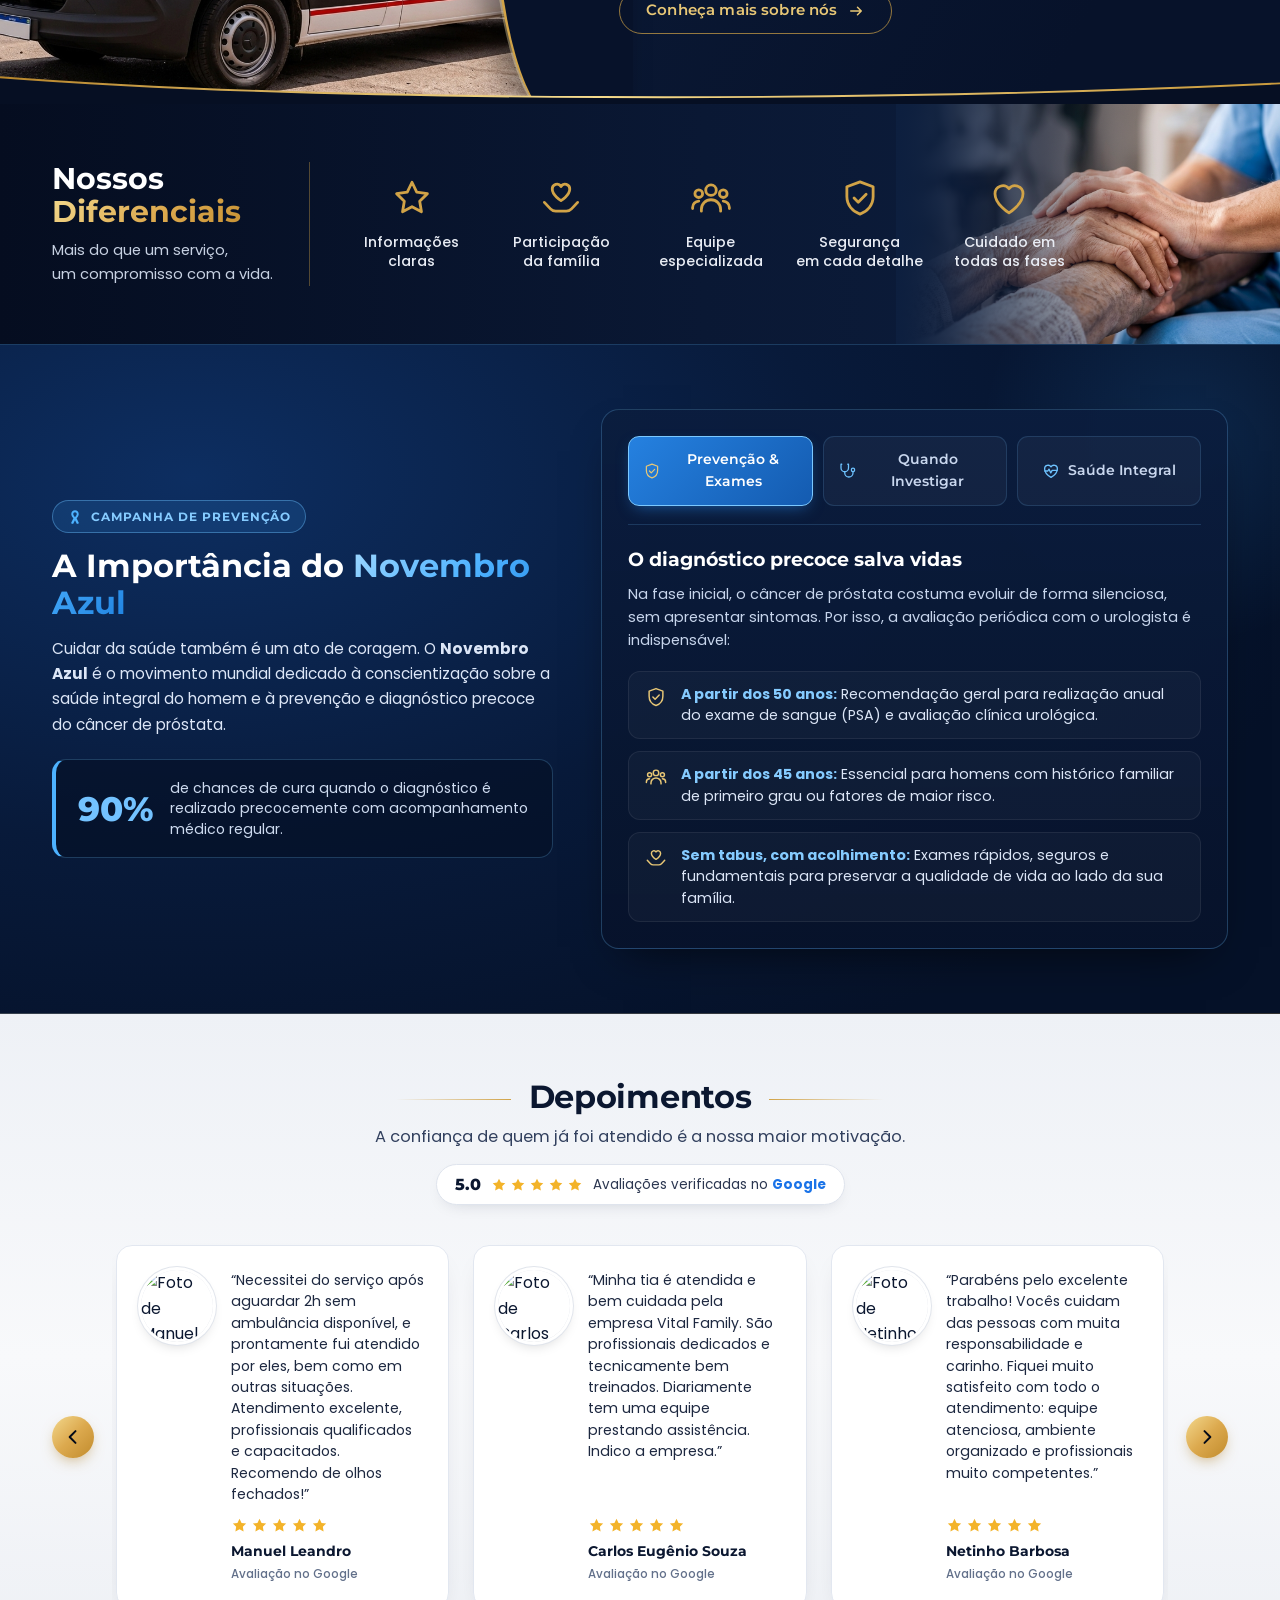
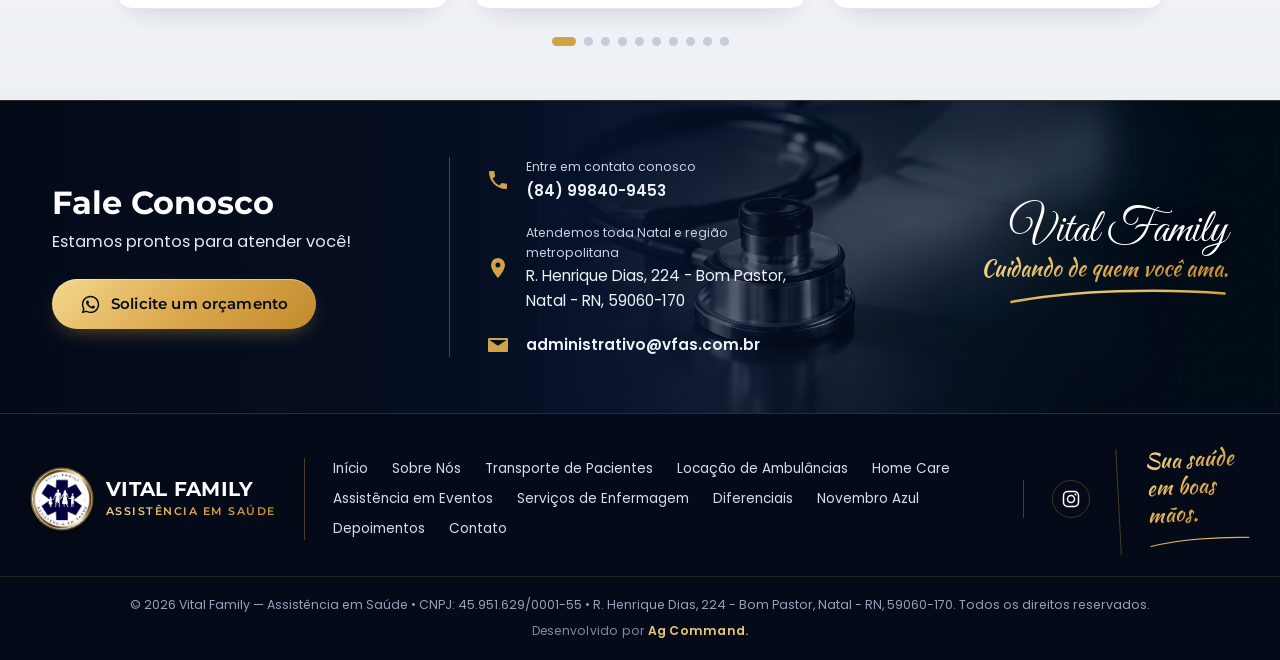
==== commit 31a0ad81: "Add files via upload" ====
--- a/index.html
+++ b/index.html
@@ -8,6 +8,8 @@
   <meta name="description"
     content="A Vital Family oferece soluções completas em assistência à saúde em Natal e região metropolitana: transporte de pacientes, locação de ambulâncias, Home Care e assistência em eventos.">
   <meta name="theme-color" content="#07122a">
+  <meta name="referrer" content="strict-origin-when-cross-origin">
+  <meta http-equiv="X-Content-Type-Options" content="nosniff">
   <meta property="og:type" content="website">
   <meta property="og:locale" content="pt_BR">
   <meta property="og:title" content="Vital Family | Assistência em Saúde">
@@ -20,85 +22,7 @@
   <link
     href="https://fonts.googleapis.com/css2?family=Montserrat:wght@400;500;600;700;800&family=Poppins:wght@400;500;600;700&family=Great+Vibes&family=Kaushan+Script&display=swap"
     rel="stylesheet">
-  <link rel="stylesheet" href="css/style.css?v=2.1">
-  <style>
-    /* Força os 5 cards de serviços estritamente lado a lado em 1 linha */
-    .services .container {
-      max-width: 1440px !important;
-      padding-inline: 20px;
-    }
-    .services__grid {
-      display: grid !important;
-      grid-template-columns: repeat(5, minmax(0, 1fr)) !important;
-      gap: 16px !important;
-      align-items: stretch;
-    }
-    .svc-card {
-      padding: 0 0 22px !important;
-      height: 100% !important;
-    }
-    .svc-card__icon {
-      width: 48px !important;
-      height: 48px !important;
-      margin-top: -24px !important;
-      margin-bottom: 12px !important;
-    }
-    .svc-card__icon svg {
-      width: 24px !important;
-      height: 24px !important;
-    }
-    .svc-card h3 {
-      font-family: var(--font-head);
-      font-weight: 700;
-      font-size: clamp(0.92rem, 1.05vw, 1.04rem) !important;
-      line-height: 1.25 !important;
-      margin-bottom: 8px !important;
-      padding-inline: 8px !important;
-      min-height: 2.5em !important;
-      display: flex !important;
-      align-items: center !important;
-      justify-content: center !important;
-    }
-    .svc-card p {
-      font-size: clamp(0.78rem, 0.88vw, 0.85rem) !important;
-      line-height: 1.45 !important;
-      padding-inline: 10px !important;
-      max-width: 100% !important;
-    }
-    .svc-card__more {
-      padding-top: 14px !important;
-      font-size: 0.8rem !important;
-    }
-    @media (max-width: 1280px) {
-      .services__grid { gap: 14px !important; }
-      .svc-card h3 { font-size: 0.94rem !important; }
-    }
-    @media (max-width: 1100px) {
-      .services .container { max-width: 100% !important; padding-inline: 14px !important; }
-      .services__grid { gap: 10px !important; }
-    }
-    @media (max-width: 900px) {
-      .services .container { padding-inline: 0 !important; }
-      .services .section-head { padding-inline: 24px !important; }
-      .services__grid {
-        display: flex !important;
-        flex-wrap: nowrap !important;
-        overflow-x: auto !important;
-        scroll-snap-type: x mandatory !important;
-        -webkit-overflow-scrolling: touch !important;
-        gap: 16px !important;
-        padding: 10px 24px 28px !important;
-        scrollbar-width: thin !important;
-        scrollbar-color: var(--gold-500) transparent !important;
-      }
-      .services__grid::-webkit-scrollbar { height: 6px; }
-      .services__grid::-webkit-scrollbar-thumb { background: var(--gold-500); border-radius: 4px; }
-      .services__grid .svc-card {
-        flex: 0 0 240px !important;
-        scroll-snap-align: start !important;
-      }
-    }
-  </style>
+  <link rel="stylesheet" href="css/style.css">
   <script type="application/ld+json">
   {
     "@context": "https://schema.org",
@@ -312,7 +236,7 @@
           <li><a href="#contato" class="nav__link">Contato</a></li>
         </ul>
         <a href="https://wa.me/5584998409453?text=Ol%C3%A1!%20Gostaria%20de%20falar%20com%20a%20Vital%20Family."
-          target="_blank" rel="noopener" class="btn btn--gold btn--sm nav__cta">
+          target="_blank" rel="noopener noreferrer" class="btn btn--gold btn--sm nav__cta">
           <svg class="ico">
             <use href="#i-whatsapp" />
           </svg> Fale Conosco
@@ -342,7 +266,7 @@
           <h1 class="hero__title">Cuidado, segurança<br> e bem-estar <span class="gold-text">em todas<br> as fases da
               vida.</span></h1>
           <a href="https://wa.me/5584998409453?text=Ol%C3%A1!%20Gostaria%20de%20solicitar%20um%20atendimento."
-            target="_blank" rel="noopener" class="btn btn--gold">
+            target="_blank" rel="noopener noreferrer" class="btn btn--gold">
             <svg class="ico">
               <use href="#i-whatsapp" />
             </svg> Solicite um atendimento
@@ -550,7 +474,7 @@
           <p>Somos uma empresa especializada em assistência à saúde, atuando com responsabilidade, dedicação e respeito
             em cada atendimento. Nosso propósito é cuidar de pessoas, proporcionando mais qualidade de vida,
             tranquilidade e bem-estar para você e sua família.</p>
-          <a href="https://www.instagram.com/vitalfamily.as?dlrf=MWkxdXNpbHBlZmU1bw==" target="_blank" rel="noopener"
+          <a href="https://www.instagram.com/vitalfamily.as?dlrf=MWkxdXNpbHBlZmU1bw==" target="_blank" rel="noopener noreferrer"
             class="btn btn--outline">Conheça mais sobre nós <svg class="ico">
               <use href="#i-arrow" />
             </svg></a>
@@ -733,7 +657,7 @@
           <h2 class="section-title section-title--dark section-title--lines">Depoimentos</h2>
           <p class="section-sub section-sub--dark">A confiança de quem já foi atendido é a nossa maior motivação.</p>
           <a href="https://www.google.com/maps/place/Vital+Family+Home+Care/@-5.813789,-35.2389146,17z" target="_blank"
-            rel="noopener" class="g-rating-badge" aria-label="Avaliação 5.0 estrelas no Google Maps">
+            rel="noopener noreferrer" class="g-rating-badge" aria-label="Avaliação 5.0 estrelas no Google Maps">
             <span class="g-rating-badge__score">5.0</span>
             <span class="stars" aria-hidden="true"><svg>
                 <use href="#i-star-fill" />
@@ -1002,7 +926,7 @@
           <h2>Fale Conosco</h2>
           <p>Estamos prontos para atender você!</p>
           <a href="https://wa.me/5584998409453?text=Ol%C3%A1!%20Gostaria%20de%20solicitar%20um%20or%C3%A7amento."
-            target="_blank" rel="noopener" class="btn btn--gold">
+            target="_blank" rel="noopener noreferrer" class="btn btn--gold">
             <svg class="ico">
               <use href="#i-whatsapp" />
             </svg> Solicite um orçamento
@@ -1063,7 +987,7 @@
         <a href="#contato">Contato</a>
       </nav>
       <div class="footer__social">
-        <a href="https://www.instagram.com/vitalfamily.as?dlrf=MWkxdXNpbHBlZmU1bw==" target="_blank" rel="noopener"
+        <a href="https://www.instagram.com/vitalfamily.as?dlrf=MWkxdXNpbHBlZmU1bw==" target="_blank" rel="noopener noreferrer"
           aria-label="Instagram da Vital Family"><svg>
             <use href="#i-instagram" />
           </svg></a>
@@ -1091,7 +1015,7 @@
     <span>Novembro Azul</span>
   </a>
 
-  <a href="https://wa.me/5584998409453" class="wa-float" target="_blank" rel="noopener"
+  <a href="https://wa.me/5584998409453" class="wa-float" target="_blank" rel="noopener noreferrer"
     aria-label="Conversar no WhatsApp"><svg>
       <use href="#i-whatsapp" />
     </svg></a>
--- a/css/style.css
+++ b/css/style.css
@@ -1,532 +1,3418 @@
 /* =========================================================
    VITAL FAMILY — Assistência em Saúde
+   Folha de estilos institucional refinada
    ========================================================= */
-:root{
-  --navy-950:#050c1e;
-  --navy-900:#07122a;
-  --navy-850:#0a1833;
-  --navy-800:#0d1f3f;
-  --navy-700:#13294f;
-  --gold-100:#f8e3a3;
-  --gold-300:#ecc977;
-  --gold-500:#d6a94b;
-  --gold-700:#b07f27;
-  --gold-grad:linear-gradient(135deg,#f7dc8f 0%,#e2b85e 45%,#c8952f 100%);
-  --gold-line:linear-gradient(90deg,transparent,#d6a94b 20%,#f5d98a 50%,#d6a94b 80%,transparent);
-  --white:#fff;
-  --text-soft:#c9d2e3;
-  --text-dark:#0b1730;
-  --font-head:"Montserrat",system-ui,sans-serif;
-  --font-body:"Poppins",system-ui,sans-serif;
-  --radius:14px;
-  --header-h:86px;
-  --container:1240px;
-  --ease:cubic-bezier(.22,.7,.2,1);
-}
-
-*,*::before,*::after{box-sizing:border-box;margin:0;padding:0}
-html{scroll-behavior:smooth;scroll-padding-top:calc(var(--header-h) - 6px);-webkit-text-size-adjust:100%}
-body{font-family:var(--font-body);color:var(--white);background:var(--navy-900);line-height:1.55;overflow-x:hidden;-webkit-font-smoothing:antialiased}
-img,svg{display:block;max-width:100%}
-a{color:inherit;text-decoration:none}
-ul{list-style:none}
-button{font:inherit;cursor:pointer;border:0;background:none;color:inherit}
-:focus-visible{outline:2px solid var(--gold-300);outline-offset:3px;border-radius:6px}
-
-.container{width:100%;max-width:var(--container);margin-inline:auto;padding-inline:32px}
-.gold-text{background:var(--gold-grad);-webkit-background-clip:text;background-clip:text;color:transparent}
-
-/* icons */
-.ico{width:20px;height:20px;flex:none}
-.ico--gold{color:var(--gold-500)}
-.ico-md{width:26px;height:26px;color:var(--gold-500);flex:none}
-.ico-lg{width:34px;height:34px;color:var(--gold-500);flex:none}
-.ico-xl{width:44px;height:44px;color:var(--gold-500);flex:none}
-
-/* buttons */
-.btn{display:inline-flex;align-items:center;justify-content:center;gap:10px;min-height:52px;padding:12px 30px;border-radius:999px;font-family:var(--font-head);font-weight:600;font-size:1rem;letter-spacing:.01em;transition:transform .3s var(--ease),box-shadow .3s var(--ease),background .3s,color .3s;white-space:nowrap}
-.btn--gold{background:var(--gold-grad);color:var(--navy-900);box-shadow:0 6px 22px -8px rgba(214,169,75,.7),inset 0 1px 0 rgba(255,255,255,.45)}
-.btn--gold:hover{transform:translateY(-2px);box-shadow:0 12px 30px -8px rgba(214,169,75,.85),inset 0 1px 0 rgba(255,255,255,.45)}
-.btn--gold .ico{width:22px;height:22px}
-.btn--sm{min-height:44px;padding:9px 22px;font-size:.92rem}
-.btn--outline{border:1.5px solid var(--gold-500);color:var(--gold-300);min-height:46px;padding:10px 26px;font-size:.95rem}
-.btn--outline:hover{background:var(--gold-grad);color:var(--navy-900);border-color:transparent}
-.btn--outline .ico{width:18px;height:18px;transition:transform .3s}
-.btn--outline:hover .ico{transform:translateX(4px)}
-
-/* ================= HEADER ================= */
-.header{position:fixed;inset:0 0 auto;z-index:200;height:var(--header-h);background:linear-gradient(180deg,rgba(5,12,30,.98),rgba(7,18,42,.95));border-bottom:1px solid rgba(214,169,75,.18);transition:height .35s var(--ease),box-shadow .35s}
-.header.is-scrolled{--header-h:72px;box-shadow:0 10px 30px -12px rgba(0,0,0,.6)}
-.header__inner{height:100%;display:flex;align-items:center;justify-content:space-between;gap:24px;max-width:1320px}
-.brand{display:flex;align-items:center;gap:14px;flex:none;padding-right:26px;border-right:1px solid rgba(214,169,75,.38);position:relative;z-index:220}
-.brand--footer{border-right:0;padding-right:0}
-.brand__logo{width:68px;height:68px;border-radius:50%;object-fit:cover;box-shadow:0 0 0 2px rgba(214,169,75,.55),0 4px 16px rgba(0,0,0,.5);transition:width .35s,height .35s}
-.header.is-scrolled .brand__logo{width:56px;height:56px}
-.brand__text{display:flex;flex-direction:column;line-height:1.15}
-.brand__text strong{font-family:var(--font-head);font-weight:700;font-size:1.55rem;letter-spacing:.01em}
-.brand__text small{font-family:var(--font-head);font-weight:600;font-size:.68rem;letter-spacing:.14em;line-height:1.45;padding-top:2px;margin-top:3px;background:var(--gold-grad);-webkit-background-clip:text;background-clip:text;color:transparent}
-
-.nav{display:flex;align-items:center;gap:28px}
-.nav__list{display:flex;align-items:center;gap:24px}
-.nav__link{position:relative;display:inline-flex;align-items:center;gap:6px;font-size:.88rem;font-weight:500;color:#e6ebf5;padding:8px 0;transition:color .25s;white-space:nowrap}
-.nav__link::after{content:"";position:absolute;left:50%;bottom:0;width:0;height:2px;border-radius:2px;background:var(--gold-grad);transform:translateX(-50%);transition:width .3s var(--ease)}
-.nav__link:hover,.nav__link.is-active{color:var(--gold-300)}
-.nav__link:hover::after,.nav__link.is-active::after{width:100%}
-.nav__link--blue{color:#6ec3ff;font-weight:600}
-.nav__link--blue:hover,.nav__link--blue.is-active{color:#9dd7ff}
-.nav__link--blue::after{background:linear-gradient(90deg,#38a1ff,#85cbff)}
-.ico-ribbon{width:15px;height:15px;color:#4db2ff;flex:none}
-
-.burger{display:none;width:46px;height:46px;border-radius:12px;border:1px solid rgba(214,169,75,.5);background:rgba(10,24,51,.9);position:relative;z-index:220}
-.burger span{position:absolute;left:12px;right:12px;height:2px;border-radius:2px;background:var(--gold-300);transition:transform .35s var(--ease),opacity .2s}
-.burger span:nth-child(1){top:15px}.burger span:nth-child(2){top:22px}.burger span:nth-child(3){top:29px}
-.burger[aria-expanded="true"] span:nth-child(1){transform:translateY(7px) rotate(45deg)}
-.burger[aria-expanded="true"] span:nth-child(2){opacity:0}
-.burger[aria-expanded="true"] span:nth-child(3){transform:translateY(-7px) rotate(-45deg)}
+:root {
+  --navy-950: #040a18;
+  --navy-900: #07122a;
+  --navy-850: #0a1834;
+  --navy-800: #0d1f3f;
+  --navy-700: #13294f;
+  --gold-100: #f8e5ad;
+  --gold-300: #e8c776;
+  --gold-500: #d1a347;
+  --gold-700: #a87923;
+  --gold-grad: linear-gradient(135deg, #f3d88c 0%, #dca94e 50%, #c18b2c 100%);
+  --gold-line: linear-gradient(90deg, transparent, rgba(209, 163, 71, .75) 25%, #f3d88c 50%, rgba(209, 163, 71, .75) 75%, transparent);
+  --white: #ffffff;
+  --text-soft: #c7d1e2;
+  --text-muted: #93a1ba;
+  --text-dark: #0b1730;
+  --font-head: "Montserrat", system-ui, -apple-system, sans-serif;
+  --font-body: "Poppins", system-ui, -apple-system, sans-serif;
+  --radius: 14px;
+  --header-h: 86px;
+  --container: 1240px;
+  --ease: cubic-bezier(.22, .7, .2, 1);
+}
+
+*,
+*::before,
+*::after {
+  box-sizing: border-box;
+  margin: 0;
+  padding: 0;
+}
+
+html {
+  scroll-behavior: smooth;
+  scroll-padding-top: calc(var(--header-h) - 6px);
+  -webkit-text-size-adjust: 100%;
+}
+
+body {
+  font-family: var(--font-body);
+  color: var(--white);
+  background: var(--navy-900);
+  line-height: 1.6;
+  overflow-x: hidden;
+  -webkit-font-smoothing: antialiased;
+  text-rendering: optimizeLegibility;
+}
+
+img,
+svg {
+  display: block;
+  max-width: 100%;
+}
+
+a {
+  color: inherit;
+  text-decoration: none;
+}
+
+ul {
+  list-style: none;
+}
+
+button {
+  font: inherit;
+  cursor: pointer;
+  border: 0;
+  background: none;
+  color: inherit;
+}
+
+:focus-visible {
+  outline: 2px solid var(--gold-300);
+  outline-offset: 3px;
+  border-radius: 6px;
+}
+
+/* Skip to content (Accessibility) */
+.skip-link {
+  position: fixed;
+  top: -100px;
+  left: 16px;
+  z-index: 999;
+  padding: 10px 18px;
+  border-radius: 8px;
+  background: var(--gold-grad);
+  color: var(--navy-950);
+  font-family: var(--font-head);
+  font-weight: 700;
+  font-size: .88rem;
+  transition: top .2s;
+}
+
+.skip-link:focus {
+  top: 14px;
+}
+
+.container {
+  width: 100%;
+  max-width: var(--container);
+  margin-inline: auto;
+  padding-inline: 32px;
+}
+
+.gold-text {
+  background: var(--gold-grad);
+  -webkit-background-clip: text;
+  background-clip: text;
+  color: transparent;
+}
+
+/* ================= ICONS ================= */
+.ico {
+  width: 20px;
+  height: 20px;
+  flex: none;
+}
+
+.ico--gold {
+  color: var(--gold-500);
+}
+
+.ico-md {
+  width: 24px;
+  height: 24px;
+  color: var(--gold-500);
+  flex: none;
+}
+
+.ico-lg {
+  width: 32px;
+  height: 32px;
+  color: var(--gold-500);
+  flex: none;
+}
+
+.ico-xl {
+  width: 42px;
+  height: 42px;
+  color: var(--gold-500);
+  flex: none;
+}
+
+/* ================= BUTTONS ================= */
+.btn {
+  display: inline-flex;
+  align-items: center;
+  justify-content: center;
+  gap: 10px;
+  min-height: 50px;
+  padding: 12px 28px;
+  border-radius: 999px;
+  font-family: var(--font-head);
+  font-weight: 600;
+  font-size: .96rem;
+  letter-spacing: .01em;
+  transition: transform .28s var(--ease), box-shadow .28s var(--ease), background .28s, color .28s, border-color .28s;
+  white-space: nowrap;
+}
+
+.btn--gold {
+  background: var(--gold-grad);
+  color: var(--navy-950);
+  box-shadow: 0 8px 22px -10px rgba(209, 163, 71, .6), inset 0 1px 0 rgba(255, 255, 255, .4);
+}
+
+.btn--gold:hover {
+  transform: translateY(-2px);
+  box-shadow: 0 12px 28px -8px rgba(209, 163, 71, .75), inset 0 1px 0 rgba(255, 255, 255, .45);
+}
+
+.btn--gold .ico {
+  width: 21px;
+  height: 21px;
+}
+
+.btn--sm {
+  min-height: 44px;
+  padding: 9px 22px;
+  font-size: .9rem;
+}
+
+.btn--outline {
+  border: 1.5px solid rgba(209, 163, 71, .7);
+  color: var(--gold-300);
+  min-height: 46px;
+  padding: 10px 26px;
+  font-size: .93rem;
+}
+
+.btn--outline:hover {
+  background: var(--gold-grad);
+  color: var(--navy-950);
+  border-color: transparent;
+}
+
+.btn--outline .ico {
+  width: 18px;
+  height: 18px;
+  transition: transform .28s var(--ease);
+}
+
+.btn--outline:hover .ico {
+  transform: translateX(4px);
+}
+
+.btn--full {
+  width: 100%;
+  justify-content: center;
+}
+
+/* ================= HEADER & NAVIGATION ================= */
+.header {
+  position: fixed;
+  inset: 0 0 auto;
+  z-index: 200;
+  height: var(--header-h);
+  background: linear-gradient(180deg, rgba(4, 10, 24, .98), rgba(7, 18, 42, .96));
+  border-bottom: 1px solid rgba(209, 163, 71, .18);
+  transition: height .32s var(--ease), box-shadow .32s;
+}
+
+.header.is-scrolled {
+  --header-h: 74px;
+  box-shadow: 0 10px 30px -14px rgba(0, 0, 0, .65);
+}
+
+.header__inner {
+  height: 100%;
+  display: flex;
+  align-items: center;
+  justify-content: space-between;
+  gap: 24px;
+  max-width: 1320px;
+}
+
+.brand {
+  display: flex;
+  align-items: center;
+  gap: 14px;
+  flex: none;
+  padding-right: 26px;
+  border-right: 1px solid rgba(209, 163, 71, .32);
+  position: relative;
+  z-index: 220;
+}
+
+.brand--footer {
+  border-right: 0;
+  padding-right: 0;
+}
+
+.brand__logo {
+  width: 64px;
+  height: 64px;
+  border-radius: 50%;
+  object-fit: cover;
+  box-shadow: 0 0 0 1.5px rgba(209, 163, 71, .55), 0 4px 14px rgba(0, 0, 0, .45);
+  transition: width .32s var(--ease), height .32s var(--ease);
+}
+
+.header.is-scrolled .brand__logo {
+  width: 54px;
+  height: 54px;
+}
+
+.brand__text {
+  display: flex;
+  flex-direction: column;
+  line-height: 1.15;
+}
+
+.brand__text strong {
+  font-family: var(--font-head);
+  font-weight: 700;
+  font-size: 1.48rem;
+  letter-spacing: .015em;
+}
+
+.brand__text small {
+  font-family: var(--font-head);
+  font-weight: 600;
+  font-size: .66rem;
+  letter-spacing: .14em;
+  line-height: 1.5;
+  padding-top: 2px;
+  margin-top: 2px;
+  background: var(--gold-grad);
+  -webkit-background-clip: text;
+  background-clip: text;
+  color: transparent;
+}
+
+.nav {
+  display: flex;
+  align-items: center;
+  gap: 26px;
+}
+
+.nav__list {
+  display: flex;
+  align-items: center;
+  gap: 22px;
+}
+
+.nav__link {
+  position: relative;
+  display: inline-flex;
+  align-items: center;
+  gap: 6px;
+  font-size: .88rem;
+  font-weight: 500;
+  color: #e6ebf5;
+  padding: 8px 0;
+  transition: color .25s;
+  white-space: nowrap;
+}
+
+.nav__link::after {
+  content: "";
+  position: absolute;
+  left: 50%;
+  bottom: 0;
+  width: 0;
+  height: 2px;
+  border-radius: 2px;
+  background: var(--gold-grad);
+  transform: translateX(-50%);
+  transition: width .28s var(--ease);
+}
+
+.nav__link:hover,
+.nav__link.is-active {
+  color: var(--gold-300);
+}
+
+.nav__link:hover::after,
+.nav__link.is-active::after {
+  width: 100%;
+}
+
+.nav__link--blue {
+  color: #72c4ff;
+  font-weight: 600;
+}
+
+.nav__link--blue:hover,
+.nav__link--blue.is-active {
+  color: #a3daff;
+}
+
+.nav__link--blue::after {
+  background: linear-gradient(90deg, #38a1ff, #85cbff);
+}
+
+.ico-ribbon {
+  width: 15px;
+  height: 15px;
+  color: #4db2ff;
+  flex: none;
+}
+
+/* Submenu */
+.nav__item--has-sub {
+  position: relative;
+}
+
+.ico-caret {
+  width: 13px;
+  height: 13px;
+  transform: rotate(90deg);
+  transition: transform .25s var(--ease);
+  opacity: .8;
+}
+
+.nav__item--has-sub:hover .ico-caret,
+.nav__item--has-sub:focus-within .ico-caret {
+  transform: rotate(270deg);
+}
+
+.nav__sub {
+  position: absolute;
+  top: 100%;
+  left: 50%;
+  transform: translate(-50%, 10px);
+  min-width: 280px;
+  padding: 8px;
+  border-radius: 12px;
+  background: linear-gradient(180deg, #0b1c3d, #061126);
+  border: 1px solid rgba(209, 163, 71, .32);
+  box-shadow: 0 18px 40px -12px rgba(0, 0, 0, .85);
+  opacity: 0;
+  visibility: hidden;
+  pointer-events: none;
+  transition: opacity .22s var(--ease), transform .22s var(--ease), visibility .22s;
+  z-index: 230;
+}
+
+.nav__item--has-sub:hover .nav__sub,
+.nav__item--has-sub:focus-within .nav__sub {
+  opacity: 1;
+  visibility: visible;
+  pointer-events: auto;
+  transform: translate(-50%, 0);
+}
+
+.nav__sub li+li {
+  margin-top: 2px;
+}
+
+.nav__sub a {
+  display: flex;
+  align-items: center;
+  gap: 10px;
+  padding: 10px 14px;
+  border-radius: 8px;
+  font-family: var(--font-head);
+  font-size: .85rem;
+  font-weight: 600;
+  color: #e6ebf5;
+  transition: background .2s, color .2s;
+}
+
+.nav__sub a svg {
+  width: 17px;
+  height: 17px;
+  color: var(--gold-300);
+  flex: none;
+}
+
+.nav__sub a:hover,
+.nav__sub a.is-current {
+  background: rgba(209, 163, 71, .14);
+  color: var(--gold-300);
+}
+
+.burger {
+  display: none;
+  width: 46px;
+  height: 46px;
+  border-radius: 12px;
+  border: 1px solid rgba(209, 163, 71, .45);
+  background: rgba(10, 24, 51, .9);
+  position: relative;
+  z-index: 220;
+}
+
+.burger span {
+  position: absolute;
+  left: 12px;
+  right: 12px;
+  height: 2px;
+  border-radius: 2px;
+  background: var(--gold-300);
+  transition: transform .32s var(--ease), opacity .2s;
+}
+
+.burger span:nth-child(1) {
+  top: 15px;
+}
+
+.burger span:nth-child(2) {
+  top: 22px;
+}
+
+.burger span:nth-child(3) {
+  top: 29px;
+}
+
+.burger[aria-expanded="true"] span:nth-child(1) {
+  transform: translateY(7px) rotate(45deg);
+}
+
+.burger[aria-expanded="true"] span:nth-child(2) {
+  opacity: 0;
+}
+
+.burger[aria-expanded="true"] span:nth-child(3) {
+  transform: translateY(-7px) rotate(-45deg);
+}
 
 /* ================= HERO ================= */
-.hero{position:relative;min-height:clamp(600px,48vw,720px);padding-top:var(--header-h);display:flex;align-items:center;overflow:hidden;background:radial-gradient(120% 90% at 0% 40%,#13284f 0%,var(--navy-900) 55%,var(--navy-950) 100%)}
-.hero__bg{position:absolute;inset:0;background:url("../assets/img/hero.jpg") left center/cover no-repeat;opacity:.12;filter:blur(6px) grayscale(.4);transform:scale(1.1)}
-.hero__bg::after{content:"";position:absolute;inset:0;background:linear-gradient(90deg,rgba(7,18,42,.4),rgba(7,18,42,.95) 55%)}
-.hero__media{position:absolute;top:calc(var(--header-h) + 0px);right:0;bottom:0;width:56%;z-index:1}
-.hero__frame{position:absolute;inset:0;border-top-left-radius:42% 62%;border-bottom-left-radius:30% 38%;overflow:hidden;box-shadow:-10px 0 0 -2px var(--gold-500),-12px 0 0 -2px #f6dc8e,-30px 0 60px -10px rgba(0,0,0,.6)}
-.hero__frame::before{content:"";position:absolute;inset:0;z-index:1;background:linear-gradient(90deg,rgba(7,18,42,.35),transparent 22%),linear-gradient(0deg,rgba(7,18,42,.35),transparent 18%);pointer-events:none}
-.hero__frame img{width:100%;height:100%;object-fit:cover;object-position:35% 30%}
-.hero__inner{position:relative;z-index:2;padding-block:48px 90px}
-.hero__content{max-width:540px}
-.hero__content--framed{padding-block:28px 18px}
-.hero__content--framed .eyebrow{font-size:1.05rem;letter-spacing:.1em;margin-bottom:14px}
-.hero__content--framed .hero__title{font-size:clamp(2.35rem,4vw,3.65rem);line-height:1.12;margin-bottom:32px}
-.hero__content--framed .hero__safe{margin-top:28px;font-size:.96rem}
-.eyebrow{display:inline-block;font-family:var(--font-head);font-weight:700;font-size:1rem;letter-spacing:.06em;color:var(--gold-300);margin-bottom:8px}
-.hero__title{font-family:var(--font-head);font-weight:600;font-size:clamp(2.1rem,3.6vw,3.35rem);line-height:1.1;letter-spacing:-.015em;margin-bottom:22px}
-.hero__lead{font-size:1.06rem;color:#e3e8f2;max-width:470px;margin-bottom:30px}
-.hero__safe{display:flex;align-items:center;gap:10px;margin-top:26px;font-size:.92rem;color:#d7deeb}
-.hero__swoosh{position:absolute;left:0;right:0;bottom:-1px;width:100%;height:clamp(40px,6vw,90px);z-index:3}
+.hero {
+  position: relative;
+  min-height: clamp(580px, 47vw, 700px);
+  padding-top: var(--header-h);
+  display: flex;
+  align-items: center;
+  overflow: hidden;
+  background: radial-gradient(110% 90% at 0% 40%, #12264b 0%, var(--navy-900) 55%, var(--navy-950) 100%);
+}
+
+.hero__bg {
+  position: absolute;
+  inset: 0;
+  background: url("../assets/img/hero.jpg") left center/cover no-repeat;
+  opacity: .1;
+  filter: blur(6px) grayscale(.4);
+  transform: scale(1.08);
+}
+
+.hero__bg::after {
+  content: "";
+  position: absolute;
+  inset: 0;
+  background: linear-gradient(90deg, rgba(7, 18, 42, .45), rgba(7, 18, 42, .96) 55%);
+}
+
+.hero__media {
+  position: absolute;
+  top: var(--header-h);
+  right: 0;
+  bottom: 0;
+  width: 55%;
+  z-index: 1;
+}
+
+.hero__frame {
+  position: absolute;
+  inset: 0;
+  border-top-left-radius: 42% 62%;
+  border-bottom-left-radius: 30% 38%;
+  overflow: hidden;
+  box-shadow: -8px 0 0 -2px var(--gold-500), -10px 0 0 -2px rgba(248, 229, 173, .85), -28px 0 54px -12px rgba(0, 0, 0, .65);
+}
+
+.hero__frame::before {
+  content: "";
+  position: absolute;
+  inset: 0;
+  z-index: 1;
+  background: linear-gradient(90deg, rgba(7, 18, 42, .32), transparent 22%), linear-gradient(0deg, rgba(7, 18, 42, .32), transparent 18%);
+  pointer-events: none;
+}
+
+.hero__frame img {
+  width: 100%;
+  height: 100%;
+  object-fit: cover;
+  object-position: 35% 30%;
+}
+
+.hero__inner {
+  position: relative;
+  z-index: 2;
+  padding-block: 52px 92px;
+}
+
+.hero__content {
+  max-width: 540px;
+}
+
+.hero__content--framed {
+  padding-block: 24px 16px;
+}
+
+.hero__content--framed .eyebrow {
+  font-size: .95rem;
+  letter-spacing: .12em;
+  margin-bottom: 14px;
+}
+
+.hero__content--framed .hero__title {
+  font-size: clamp(2.25rem, 3.8vw, 3.45rem);
+  line-height: 1.14;
+  margin-bottom: 30px;
+}
+
+.hero__content--framed .hero__safe {
+  margin-top: 26px;
+  font-size: .94rem;
+}
+
+.eyebrow {
+  display: inline-block;
+  font-family: var(--font-head);
+  font-weight: 700;
+  font-size: .88rem;
+  letter-spacing: .09em;
+  text-transform: uppercase;
+  color: var(--gold-300);
+  margin-bottom: 10px;
+}
+
+.hero__title {
+  font-family: var(--font-head);
+  font-weight: 700;
+  font-size: clamp(2.05rem, 3.5vw, 3.2rem);
+  line-height: 1.12;
+  letter-spacing: -.015em;
+  margin-bottom: 20px;
+}
+
+.hero--sub .hero__title {
+  font-size: clamp(1.9rem, 3vw, 2.75rem);
+}
+
+.hero__lead {
+  font-size: 1.02rem;
+  color: #dfe6f2;
+  max-width: 490px;
+  margin-bottom: 28px;
+  line-height: 1.65;
+}
+
+.hero__actions {
+  display: flex;
+  flex-wrap: wrap;
+  gap: 14px;
+}
+
+.hero__safe {
+  display: flex;
+  align-items: center;
+  gap: 10px;
+  margin-top: 24px;
+  font-size: .9rem;
+  color: #cfd8e8;
+}
+
+.hero__swoosh {
+  position: absolute;
+  left: 0;
+  right: 0;
+  bottom: -1px;
+  width: 100%;
+  height: clamp(38px, 5.5vw, 84px);
+  z-index: 3;
+}
+
+/* Breadcrumb */
+.breadcrumb {
+  display: flex;
+  flex-wrap: wrap;
+  align-items: center;
+  gap: 8px;
+  font-size: .8rem;
+  color: var(--text-soft);
+  margin-bottom: 14px;
+}
+
+.breadcrumb a {
+  color: #d8e0ef;
+  transition: color .2s;
+}
+
+.breadcrumb a:hover {
+  color: var(--gold-300);
+}
+
+.breadcrumb span {
+  color: rgba(209, 163, 71, .55);
+}
+
+.breadcrumb strong {
+  color: var(--gold-300);
+  font-weight: 600;
+}
+
+/* ================= FULL-WIDTH MARQUEE LETREIRO ================= */
+.svc-marquee {
+  position: relative;
+  z-index: 5;
+  width: 100%;
+  overflow: hidden;
+  padding: 15px 0;
+  border-radius: 0;
+  background: linear-gradient(90deg, #040a18 0%, #0a1b39 30%, #0f254d 50%, #0a1b39 70%, #040a18 100%);
+  border-top: 1px solid rgba(209, 163, 71, .5);
+  border-bottom: 1px solid rgba(209, 163, 71, .5);
+  box-shadow: 0 10px 28px -12px rgba(0, 0, 0, .85);
+}
+
+.svc-marquee::before,
+.svc-marquee::after {
+  content: "";
+  position: absolute;
+  top: 0;
+  bottom: 0;
+  width: clamp(36px, 6vw, 110px);
+  z-index: 2;
+  pointer-events: none;
+}
+
+.svc-marquee::before {
+  left: 0;
+  background: linear-gradient(90deg, #040a18, transparent);
+}
+
+.svc-marquee::after {
+  right: 0;
+  background: linear-gradient(270deg, #040a18, transparent);
+}
+
+.svc-marquee__track {
+  display: flex;
+  width: max-content;
+  animation: svcMarquee 36s linear infinite;
+}
+
+.svc-marquee:hover .svc-marquee__track {
+  animation-play-state: paused;
+}
+
+.svc-marquee__group {
+  display: flex;
+  align-items: center;
+  gap: 42px;
+  padding-right: 42px;
+}
+
+.svc-marquee__item {
+  display: inline-flex;
+  align-items: center;
+  gap: 11px;
+  font-family: var(--font-head);
+  font-weight: 600;
+  font-size: .9rem;
+  letter-spacing: .06em;
+  text-transform: uppercase;
+  color: #eef3fb;
+  white-space: nowrap;
+  transition: color .25s;
+}
+
+.svc-marquee__item svg {
+  width: 21px;
+  height: 21px;
+  padding: 3.5px;
+  border-radius: 5px;
+  background: rgba(209, 163, 71, .12);
+  border: 1px solid rgba(209, 163, 71, .38);
+  color: var(--gold-300);
+  flex: none;
+}
+
+.svc-marquee__item:hover {
+  color: var(--gold-300);
+}
+
+.svc-marquee__dot {
+  color: var(--gold-500);
+  font-size: .8rem;
+  user-select: none;
+  opacity: .75;
+}
+
+@keyframes svcMarquee {
+  0% {
+    transform: translate3d(0, 0, 0);
+  }
+
+  100% {
+    transform: translate3d(-50%, 0, 0);
+  }
+}
 
 /* ================= SECTION HEADS ================= */
-.section-head{text-align:center;margin-bottom:34px}
-.section-title{position:relative;display:inline-block;font-family:var(--font-head);font-weight:700;font-size:clamp(1.8rem,2.6vw,2.4rem);line-height:1.15}
-.section-title--line-right::after{content:"";position:absolute;top:55%;left:calc(100% + 18px);width:clamp(60px,9vw,140px);height:2px;background:linear-gradient(90deg,var(--gold-500),transparent)}
-.section-title--lines::before,.section-title--lines::after{content:"";position:absolute;top:55%;width:clamp(50px,10vw,150px);height:2px}
-.section-title--lines::before{right:calc(100% + 18px);background:linear-gradient(270deg,var(--gold-500),transparent)}
-.section-title--lines::after{left:calc(100% + 18px);background:linear-gradient(90deg,var(--gold-500),transparent)}
-.section-title--dark{color:var(--text-dark)}
-.section-sub{margin-top:6px;font-size:1.05rem;color:var(--text-soft)}
-.section-sub--dark{color:#2b3650}
-
-/* ================= SERVICES & MARQUEE LETREIRO ================= */
-.svc-marquee{position:relative;z-index:5;width:100%;overflow:hidden;padding:16px 0;border-radius:0;background:linear-gradient(90deg,#040a18 0%,#0b1d3d 30%,#102752 50%,#0b1d3d 70%,#040a18 100%);border-top:1.5px solid rgba(214,169,75,.65);border-bottom:1.5px solid rgba(214,169,75,.65);box-shadow:0 14px 36px -10px rgba(0,0,0,.9),inset 0 1px 0 rgba(248,227,163,.22),inset 0 -1px 0 rgba(248,227,163,.18)}
-.svc-marquee::before,.svc-marquee::after{content:"";position:absolute;top:0;bottom:0;width:clamp(40px,7vw,120px);z-index:2;pointer-events:none}
-.svc-marquee::before{left:0;background:linear-gradient(90deg,#040a18,transparent)}
-.svc-marquee::after{right:0;background:linear-gradient(270deg,#040a18,transparent)}
-.svc-marquee__track{display:flex;width:max-content;animation:svcMarquee 34s linear infinite}
-.svc-marquee:hover .svc-marquee__track{animation-play-state:paused}
-.svc-marquee__group{display:flex;align-items:center;gap:40px;padding-right:40px}
-.svc-marquee__item{display:inline-flex;align-items:center;gap:12px;font-family:var(--font-head);font-weight:700;font-size:.96rem;letter-spacing:.06em;text-transform:uppercase;color:#f3f6fc;white-space:nowrap;transition:color .25s,transform .25s}
-.svc-marquee__item svg{width:22px;height:22px;padding:4px;border-radius:6px;background:rgba(214,169,75,.14);border:1px solid rgba(214,169,75,.45);color:var(--gold-300);flex:none}
-.svc-marquee__item:hover{color:var(--gold-300);transform:translateY(-1px)}
-.svc-marquee__dot{color:var(--gold-500);font-size:.9rem;user-select:none;opacity:.85}
-@keyframes svcMarquee{0%{transform:translate3d(0,0,0)}100%{transform:translate3d(-50%,0,0)}}
-.services{position:relative;padding:38px 0 56px;background:radial-gradient(80% 60% at 50% 0%,#0f2246 0%,var(--navy-900) 60%),var(--navy-900)}
-.services__grid{display:grid;grid-template-columns:repeat(4,1fr);gap:20px}
-.svc-card{position:relative;display:flex;flex-direction:column;align-items:center;text-align:center;padding:0 0 24px;border-radius:var(--radius);background:linear-gradient(180deg,#0f2142 0%,#0a1834 100%);border:1px solid rgba(214,169,75,.28);box-shadow:0 18px 40px -22px rgba(0,0,0,.8);transition:transform .4s var(--ease),border-color .4s,box-shadow .4s}
-.svc-card:hover{transform:translateY(-6px);border-color:rgba(236,201,119,.7);box-shadow:0 26px 50px -22px rgba(0,0,0,.9),0 0 0 1px rgba(214,169,75,.2)}
-.svc-card__media{width:100%;aspect-ratio:16/10;border-radius:var(--radius) var(--radius) 0 0;overflow:hidden}
-.svc-card__media img{width:100%;height:100%;object-fit:cover;transition:transform .7s var(--ease)}
-.svc-card:hover .svc-card__media img{transform:scale(1.06)}
-.svc-card__icon{display:grid;place-items:center;width:58px;height:58px;margin-top:-30px;margin-bottom:12px;border-radius:50%;background:radial-gradient(circle at 40% 30%,#1a2c50,#081329);border:2px solid var(--gold-500);box-shadow:0 0 0 3px rgba(8,19,41,.85),0 6px 16px rgba(0,0,0,.5);color:var(--gold-300);position:relative;z-index:1}
-.svc-card__icon svg{width:30px;height:30px}
-.svc-card h3{font-family:var(--font-head);font-weight:700;font-size:1.06rem;line-height:1.25;margin-bottom:10px;padding-inline:12px;min-height:2.5em;display:flex;align-items:center}
-.svc-card p{font-size:.86rem;color:var(--text-soft);line-height:1.45;padding-inline:16px;max-width:220px}
+.section-head {
+  text-align: center;
+  margin-bottom: 40px;
+}
+
+.section-title {
+  position: relative;
+  display: inline-block;
+  font-family: var(--font-head);
+  font-weight: 700;
+  font-size: clamp(1.75rem, 2.5vw, 2.35rem);
+  line-height: 1.18;
+  letter-spacing: -.01em;
+}
+
+.section-title--line-right::after {
+  content: "";
+  position: absolute;
+  top: 55%;
+  left: calc(100% + 18px);
+  width: clamp(60px, 8vw, 130px);
+  height: 1.5px;
+  background: linear-gradient(90deg, var(--gold-500), transparent);
+}
+
+.section-title--lines::before,
+.section-title--lines::after {
+  content: "";
+  position: absolute;
+  top: 55%;
+  width: clamp(50px, 9vw, 140px);
+  height: 1.5px;
+}
+
+.section-title--lines::before {
+  right: calc(100% + 18px);
+  background: linear-gradient(270deg, var(--gold-500), transparent);
+}
+
+.section-title--lines::after {
+  left: calc(100% + 18px);
+  background: linear-gradient(90deg, var(--gold-500), transparent);
+}
+
+.section-title--dark {
+  color: var(--text-dark);
+}
+
+.section-sub {
+  margin-top: 8px;
+  font-size: 1.02rem;
+  color: var(--text-soft);
+}
+
+.section-sub--dark {
+  color: #32405e;
+}
+
+/* ================= SERVICES ================= */
+.services {
+  position: relative;
+  padding: 56px 0 68px;
+  background: radial-gradient(80% 60% at 50% 0%, #0e2042 0%, var(--navy-900) 65%), var(--navy-900);
+}
+
+.services .container {
+  max-width: 1440px;
+  padding-inline: 24px;
+}
+
+.services__grid {
+  display: grid;
+  grid-template-columns: repeat(5, minmax(0, 1fr));
+  gap: 16px;
+  align-items: stretch;
+}
+
+.svc-card {
+  position: relative;
+  display: flex;
+  flex-direction: column;
+  align-items: center;
+  text-align: center;
+  padding: 0 0 22px;
+  border-radius: var(--radius);
+  background: linear-gradient(180deg, #0e2040 0%, #09162e 100%);
+  border: 1px solid rgba(209, 163, 71, .22);
+  box-shadow: 0 14px 32px -20px rgba(0, 0, 0, .75);
+  transition: transform .35s var(--ease), border-color .35s, box-shadow .35s;
+  height: 100%;
+}
+
+.svc-card:hover {
+  transform: translateY(-5px);
+  border-color: rgba(232, 199, 118, .55);
+  box-shadow: 0 22px 42px -20px rgba(0, 0, 0, .85);
+}
+
+.svc-card--link {
+  cursor: pointer;
+}
+
+.svc-card__media {
+  width: 100%;
+  aspect-ratio: 16/10;
+  border-radius: var(--radius) var(--radius) 0 0;
+  overflow: hidden;
+}
+
+.svc-card__media img {
+  width: 100%;
+  height: 100%;
+  object-fit: cover;
+  transition: transform .65s var(--ease);
+}
+
+.svc-card:hover .svc-card__media img {
+  transform: scale(1.05);
+}
+
+.svc-card__icon {
+  display: grid;
+  place-items: center;
+  width: 48px;
+  height: 48px;
+  margin-top: -24px;
+  margin-bottom: 12px;
+  border-radius: 50%;
+  background: radial-gradient(circle at 40% 30%, #182b4f, #081329);
+  border: 1.5px solid var(--gold-500);
+  box-shadow: 0 0 0 3px rgba(8, 19, 41, .9), 0 6px 14px rgba(0, 0, 0, .45);
+  color: var(--gold-300);
+  position: relative;
+  z-index: 1;
+}
+
+.svc-card__icon svg {
+  width: 24px;
+  height: 24px;
+}
+
+.svc-card h3 {
+  font-family: var(--font-head);
+  font-weight: 700;
+  font-size: clamp(0.92rem, 1.05vw, 1.04rem);
+  line-height: 1.25;
+  margin-bottom: 8px;
+  padding-inline: 8px;
+  min-height: 2.5em;
+  display: flex;
+  align-items: center;
+  justify-content: center;
+}
+
+.svc-card p {
+  font-size: clamp(0.78rem, 0.88vw, 0.85rem);
+  color: var(--text-soft);
+  line-height: 1.45;
+  padding-inline: 10px;
+  max-width: 100%;
+}
+
+.svc-card__more {
+  display: inline-flex;
+  align-items: center;
+  gap: 6px;
+  margin-top: auto;
+  padding-top: 14px;
+  font-family: var(--font-head);
+  font-weight: 600;
+  font-size: .8rem;
+  color: var(--gold-300);
+  transition: color .25s;
+}
+
+.svc-card__more svg {
+  width: 16px;
+  height: 16px;
+  transition: transform .25s var(--ease);
+}
+
+.svc-card--link:hover .svc-card__more {
+  color: var(--gold-100);
+}
+
+.svc-card--link:hover .svc-card__more svg {
+  transform: translateX(4px);
+}
+
+/* ================= NURSING SHOWCASE & INTERACTIVE TABS ================= */
+.services--nursing {
+  background: none;
+  padding-top: 20px;
+}
+
+.nursing-showcase {
+  margin-top: 0;
+  padding: 44px 38px;
+  background: linear-gradient(145deg, rgba(14, 32, 64, 0.85) 0%, rgba(7, 18, 42, 0.95) 100%);
+  border: 1px solid rgba(209, 163, 71, 0.3);
+  border-radius: var(--radius);
+  box-shadow: 0 16px 36px rgba(0, 0, 0, 0.4);
+  position: relative;
+  overflow: hidden;
+}
+
+.nursing-showcase::before {
+  content: '';
+  position: absolute;
+  top: 0;
+  left: 0;
+  right: 0;
+  height: 3px;
+  background: linear-gradient(90deg, transparent 0%, #d1a347 50%, transparent 100%);
+}
+
+.nursing-showcase__header {
+  text-align: center;
+  max-width: 760px;
+  margin: 0 auto 36px;
+}
+
+.nursing-showcase__title {
+  font-family: var(--font-head);
+  font-size: 1.85rem;
+  color: #fff;
+  margin: 10px 0 12px;
+  letter-spacing: .02em;
+}
+
+.nursing-showcase__subtitle {
+  color: rgba(255, 255, 255, 0.78);
+  font-size: .98rem;
+  line-height: 1.6;
+}
+
+.nursing-showcase__grid {
+  display: grid;
+  grid-template-columns: 1.22fr 0.98fr;
+  gap: 36px;
+  align-items: start;
+}
+
+/* Tabs */
+.nursing-tabs-wrapper {
+  display: flex;
+  flex-direction: column;
+  gap: 18px;
+}
+
+.nursing-tabs__nav {
+  display: flex;
+  gap: 8px;
+  background: rgba(4, 10, 24, 0.65);
+  padding: 6px;
+  border-radius: 12px;
+  border: 1px solid rgba(209, 163, 71, 0.18);
+  overflow-x: auto;
+  scrollbar-width: none;
+}
+
+.nursing-tabs__nav::-webkit-scrollbar {
+  display: none;
+}
+
+.nursing-tab__btn {
+  flex: 1;
+  display: inline-flex;
+  align-items: center;
+  justify-content: center;
+  gap: 8px;
+  padding: 12px 14px;
+  background: transparent;
+  color: rgba(255, 255, 255, 0.75);
+  border: 1px solid transparent;
+  border-radius: 8px;
+  font-family: var(--font-body);
+  font-size: .86rem;
+  font-weight: 600;
+  cursor: pointer;
+  white-space: nowrap;
+  transition: all .25s var(--ease);
+}
+
+.nursing-tab__btn svg {
+  width: 16px;
+  height: 16px;
+  color: #d1a347;
+  transition: transform .25s var(--ease);
+}
+
+.nursing-tab__btn:hover {
+  color: #fff;
+  background: rgba(209, 163, 71, 0.12);
+}
+
+.nursing-tab__btn.is-active {
+  color: #07122a;
+  background: linear-gradient(135deg, #f6dc8e 0%, #d1a347 100%);
+  border-color: #f6dc8e;
+  box-shadow: 0 4px 14px rgba(209, 163, 71, 0.35);
+}
+
+.nursing-tab__btn.is-active svg {
+  color: #07122a;
+}
+
+/* Tab Panels */
+@keyframes fadeIn {
+  from {
+    opacity: 0;
+    transform: translateY(6px);
+  }
+  to {
+    opacity: 1;
+    transform: translateY(0);
+  }
+}
+
+.nursing-panel {
+  display: none;
+  background: rgba(7, 18, 42, 0.65);
+  border: 1px solid rgba(209, 163, 71, 0.2);
+  border-radius: 14px;
+  overflow: hidden;
+  animation: fadeIn .35s ease forwards;
+}
+
+.nursing-panel.is-active {
+  display: block;
+}
+
+.nursing-panel__media {
+  position: relative;
+  width: 100%;
+  aspect-ratio: 16 / 9;
+  overflow: hidden;
+  background: #040a18;
+}
+
+.nursing-panel__img {
+  width: 100%;
+  height: 100%;
+  object-fit: cover;
+  display: block;
+  transition: transform .5s var(--ease);
+}
+
+.nursing-panel:hover .nursing-panel__img {
+  transform: scale(1.03);
+}
+
+.nursing-panel__badge {
+  position: absolute;
+  top: 14px;
+  left: 14px;
+  background: rgba(7, 18, 42, 0.88);
+  backdrop-filter: blur(8px);
+  color: #d1a347;
+  border: 1px solid rgba(209, 163, 71, 0.45);
+  padding: 5px 12px;
+  border-radius: 20px;
+  font-size: .74rem;
+  font-weight: 700;
+  letter-spacing: .06em;
+  text-transform: uppercase;
+}
+
+.nursing-panel__body {
+  padding: 24px;
+}
+
+.nursing-panel__body h4 {
+  font-family: var(--font-head);
+  font-size: 1.25rem;
+  color: #fff;
+  margin-bottom: 10px;
+  letter-spacing: .02em;
+}
+
+.nursing-panel__body p {
+  color: rgba(255, 255, 255, 0.78);
+  font-size: .92rem;
+  line-height: 1.6;
+  margin-bottom: 16px;
+}
+
+.nursing-panel__list {
+  list-style: none;
+  padding: 0;
+  margin: 0;
+  display: flex;
+  flex-direction: column;
+  gap: 10px;
+}
+
+.nursing-panel__list li {
+  display: flex;
+  align-items: flex-start;
+  gap: 10px;
+  font-size: .88rem;
+  color: rgba(255, 255, 255, 0.9);
+  line-height: 1.45;
+}
+
+.nursing-panel__list li svg {
+  width: 16px;
+  height: 16px;
+  color: #d1a347;
+  flex-shrink: 0;
+  margin-top: 3px;
+}
+
+/* Mini Form Card */
+.nursing-form-card {
+  background: rgba(4, 10, 24, 0.78);
+  border: 1px solid rgba(209, 163, 71, 0.32);
+  border-radius: 14px;
+  padding: 26px 22px;
+  box-shadow: 0 10px 30px rgba(0, 0, 0, 0.45);
+}
+
+.nursing-form-card__head {
+  margin-bottom: 18px;
+}
+
+.nursing-form-card__badge {
+  display: inline-block;
+  background: rgba(209, 163, 71, 0.16);
+  color: #f6dc8e;
+  border: 1px solid rgba(209, 163, 71, 0.4);
+  font-size: .72rem;
+  font-weight: 700;
+  padding: 4px 10px;
+  border-radius: 12px;
+  letter-spacing: .08em;
+  margin-bottom: 8px;
+}
+
+.nursing-form-card__title {
+  font-family: var(--font-head);
+  font-size: 1.25rem;
+  color: #fff;
+  margin-bottom: 6px;
+}
+
+.nursing-form-card__desc {
+  font-size: .84rem;
+  color: rgba(255, 255, 255, 0.7);
+  line-height: 1.45;
+}
+
+.nursing-mini-form .form-group {
+  margin-bottom: 13px;
+}
+
+.nursing-mini-form label {
+  display: block;
+  font-size: .78rem;
+  font-weight: 600;
+  color: #d1a347;
+  margin-bottom: 4px;
+}
+
+.nursing-mini-form input,
+.nursing-mini-form select,
+.nursing-mini-form textarea {
+  width: 100%;
+  padding: 10px 13px;
+  background: rgba(14, 32, 64, 0.65);
+  border: 1px solid rgba(209, 163, 71, 0.25);
+  border-radius: 8px;
+  color: #fff;
+  font-family: var(--font-body);
+  font-size: .88rem;
+  transition: border-color .2s, box-shadow .2s;
+}
+
+.nursing-mini-form input:focus,
+.nursing-mini-form select:focus,
+.nursing-mini-form textarea:focus {
+  outline: none;
+  border-color: #d1a347;
+  box-shadow: 0 0 0 3px rgba(209, 163, 71, 0.2);
+}
+
+.nursing-mini-form select option {
+  background: #07122a;
+  color: #fff;
+}
+
+.nursing-form-card__safe {
+  display: flex;
+  align-items: center;
+  justify-content: center;
+  gap: 6px;
+  margin-top: 12px;
+  font-size: .74rem;
+  color: rgba(255, 255, 255, 0.65);
+  text-align: center;
+}
 
 /* ================= ABOUT ================= */
-.about{position:relative;display:grid;grid-template-columns:44% 56%;background:var(--navy-900);min-height:420px;border-top:1px solid rgba(214,169,75,.28);overflow:hidden}
-.about__media{position:relative;overflow:hidden}
-.about__media img{width:100%;height:100%;object-fit:cover;object-position:40% 60%}
-.about__panel{position:relative;display:grid;grid-template-columns:1fr auto;align-items:center;gap:40px;padding:48px max(32px,calc((100vw - var(--container))/2 + 32px)) 64px 64px;background:linear-gradient(120deg,#0b1a37 0%,var(--navy-900) 70%)}
-.about__panel::before{content:"";position:absolute;left:-70px;top:-20px;bottom:-20px;width:140px;background:var(--navy-900);border-radius:50% 0 0 50%/50% 0 0 50%;border-left:3.5px solid var(--gold-500);box-shadow:-3px 0 0 rgba(246,220,142,.45),-18px 0 36px rgba(0,0,0,.45);z-index:0}
-.about__swoosh{position:absolute;left:0;right:0;bottom:-1px;width:100%;height:34px;z-index:3;pointer-events:none}
-.about__content,.about__list{position:relative;z-index:1}
-.about__title{font-family:var(--font-head);font-weight:700;font-size:clamp(1.8rem,2.4vw,2.3rem);line-height:1.15;margin-bottom:16px}
-.about__content p{font-size:.98rem;color:var(--text-soft);margin-bottom:26px;max-width:520px}
-.about__list{display:flex;flex-direction:column;gap:22px;padding-left:34px;border-left:1px solid rgba(214,169,75,.45)}
-.about__list li{display:flex;align-items:center;gap:16px;font-size:.92rem;line-height:1.3;color:#e3e8f2}
+.about {
+  position: relative;
+  display: grid;
+  grid-template-columns: 44% 56%;
+  background: var(--navy-900);
+  min-height: 430px;
+  border-top: 1px solid rgba(209, 163, 71, .22);
+  overflow: hidden;
+}
+
+.about__media {
+  position: relative;
+  overflow: hidden;
+}
+
+.about__media img {
+  width: 100%;
+  height: 100%;
+  object-fit: cover;
+  object-position: 40% 60%;
+}
+
+.about__panel {
+  position: relative;
+  display: grid;
+  grid-template-columns: 1fr auto;
+  align-items: center;
+  gap: 42px;
+  padding: 56px max(32px, calc((100vw - var(--container))/2 + 32px)) 68px 64px;
+  background: linear-gradient(120deg, #0b1a37 0%, var(--navy-900) 75%);
+}
+
+.about__panel::before {
+  content: "";
+  position: absolute;
+  left: -70px;
+  top: -20px;
+  bottom: -20px;
+  width: 140px;
+  background: var(--navy-900);
+  border-radius: 50% 0 0 50%/50% 0 0 50%;
+  border-left: 3px solid var(--gold-500);
+  box-shadow: -2px 0 0 rgba(248, 229, 173, .38), -16px 0 32px rgba(0, 0, 0, .45);
+  z-index: 0;
+}
+
+.about__swoosh {
+  position: absolute;
+  left: 0;
+  right: 0;
+  bottom: -1px;
+  width: 100%;
+  height: 34px;
+  z-index: 3;
+  pointer-events: none;
+}
+
+.about__content,
+.about__list {
+  position: relative;
+  z-index: 1;
+}
+
+.about__title {
+  font-family: var(--font-head);
+  font-weight: 700;
+  font-size: clamp(1.75rem, 2.35vw, 2.25rem);
+  line-height: 1.18;
+  margin-bottom: 16px;
+}
+
+.about__content p {
+  font-size: .96rem;
+  color: var(--text-soft);
+  margin-bottom: 18px;
+  max-width: 530px;
+  line-height: 1.65;
+}
+
+.about__content .btn {
+  margin-top: 8px;
+}
+
+.about__list {
+  display: flex;
+  flex-direction: column;
+  gap: 22px;
+  padding-left: 34px;
+  border-left: 1px solid rgba(209, 163, 71, .38);
+}
+
+.about__list li {
+  display: flex;
+  align-items: center;
+  gap: 16px;
+  font-size: .91rem;
+  line-height: 1.35;
+  color: #e5eaf4;
+}
 
 /* ================= DIFERENCIAIS ================= */
-.diff{position:relative;overflow:hidden;background:linear-gradient(90deg,#060f23 0%,var(--navy-850) 55%,var(--navy-800) 100%)}
-.diff__media{position:absolute;top:0;right:0;bottom:0;width:30%}
-.diff__media img{width:100%;height:100%;object-fit:cover;object-position:60% 50%}
-.diff__media::after{content:"";position:absolute;inset:0;background:linear-gradient(90deg,var(--navy-800) 0%,rgba(13,31,63,.6) 30%,transparent 65%)}
-.diff__inner{position:relative;z-index:1;display:flex;align-items:center;gap:36px;padding-block:44px;min-height:240px;max-width:var(--container)}
-.diff__head{flex:none;padding-right:36px;border-right:1px solid rgba(214,169,75,.45)}
-.diff__head h2{font-family:var(--font-head);font-weight:700;font-size:clamp(1.8rem,2.4vw,2.3rem);line-height:1.1;display:flex;flex-direction:column}
-.diff__head p{margin-top:10px;font-size:.92rem;color:var(--text-soft)}
-.diff__list{display:grid;grid-template-columns:repeat(5,minmax(0,1fr));gap:18px;flex:1;max-width:66%}
-.diff__list li{display:flex;flex-direction:column;align-items:center;text-align:center;gap:14px;font-size:.9rem;font-weight:500;line-height:1.3;color:#e8ecf4}
-.diff__list li svg{transition:transform .4s var(--ease)}
-.diff__list li:hover svg{transform:translateY(-4px) scale(1.06)}
+.diff {
+  position: relative;
+  overflow: hidden;
+  background: linear-gradient(90deg, #050d20 0%, var(--navy-850) 55%, var(--navy-800) 100%);
+}
+
+.diff__media {
+  position: absolute;
+  top: 0;
+  right: 0;
+  bottom: 0;
+  width: 30%;
+}
+
+.diff__media img {
+  width: 100%;
+  height: 100%;
+  object-fit: cover;
+  object-position: 60% 50%;
+}
+
+.diff__media::after {
+  content: "";
+  position: absolute;
+  inset: 0;
+  background: linear-gradient(90deg, var(--navy-800) 0%, rgba(13, 31, 63, .6) 32%, transparent 68%);
+}
+
+.diff__inner {
+  position: relative;
+  z-index: 1;
+  display: flex;
+  align-items: center;
+  gap: 36px;
+  padding-block: 48px;
+  min-height: 240px;
+  max-width: var(--container);
+}
+
+.diff__head {
+  flex: none;
+  padding-right: 36px;
+  border-right: 1px solid rgba(209, 163, 71, .38);
+}
+
+.diff__head h2 {
+  font-family: var(--font-head);
+  font-weight: 700;
+  font-size: clamp(1.75rem, 2.35vw, 2.25rem);
+  line-height: 1.12;
+  display: flex;
+  flex-direction: column;
+}
+
+.diff__head p {
+  margin-top: 10px;
+  font-size: .92rem;
+  color: var(--text-soft);
+}
+
+.diff__list {
+  display: grid;
+  grid-template-columns: repeat(5, minmax(0, 1fr));
+  gap: 18px;
+  flex: 1;
+  max-width: 66%;
+}
+
+.diff__list li {
+  display: flex;
+  flex-direction: column;
+  align-items: center;
+  text-align: center;
+  gap: 14px;
+  font-size: .89rem;
+  font-weight: 500;
+  line-height: 1.35;
+  color: #e8ecf4;
+}
+
+.diff__list li svg {
+  transition: transform .35s var(--ease);
+}
+
+.diff__list li:hover svg {
+  transform: translateY(-3px);
+}
+
+.diff__list--compact {
+  grid-template-columns: repeat(4, minmax(0, 1fr));
+  gap: 18px;
+  max-width: 72%;
+}
+
+.diff__list--compact li {
+  gap: 8px;
+  padding: 6px;
+}
+
+.diff__list--compact li strong {
+  display: block;
+  font-family: var(--font-head);
+  font-size: .92rem;
+  font-weight: 700;
+  color: #fff;
+  letter-spacing: .02em;
+}
+
+.diff__list--compact li span {
+  display: block;
+  font-size: .8rem;
+  color: rgba(255, 255, 255, 0.72);
+  line-height: 1.35;
+  font-weight: 400;
+}
 
 /* ================= NOVEMBRO AZUL ================= */
-.nov-azul{position:relative;padding:58px 0;background:radial-gradient(90% 100% at 15% 20%,#0e3166 0%,#081b3d 55%,#06132c 100%);border-top:1px solid rgba(92,180,255,.3);border-bottom:1px solid rgba(214,169,75,.25);overflow:hidden}
-.nov-azul::before{content:"";position:absolute;right:-120px;top:-120px;width:420px;height:420px;border-radius:50%;background:radial-gradient(circle,rgba(56,161,255,.18),transparent 70%);pointer-events:none}
-.nov-azul__inner{display:grid;grid-template-columns:1fr 1.25fr;align-items:center;gap:44px;position:relative;z-index:1}
-.nov-azul__badge{display:inline-flex;align-items:center;gap:8px;padding:6px 14px;border-radius:999px;background:rgba(56,161,255,.15);border:1px solid rgba(110,195,255,.45);color:#85cbff;font-family:var(--font-head);font-weight:700;font-size:.78rem;letter-spacing:.08em;text-transform:uppercase;margin-bottom:14px}
-.nov-azul__badge svg{width:16px;height:16px;color:#4db2ff}
-.nov-azul__title{font-family:var(--font-head);font-weight:700;font-size:clamp(1.85rem,2.6vw,2.45rem);line-height:1.15;margin-bottom:14px}
-.blue-text{background:linear-gradient(135deg,#9dd7ff 0%,#4db2ff 50%,#1f82e0 100%);-webkit-background-clip:text;background-clip:text;color:transparent}
-.nov-azul__lead{font-size:.98rem;color:#dce6f7;margin-bottom:20px;line-height:1.6}
-.nov-azul__stat{display:flex;align-items:center;gap:16px;padding:16px 20px;border-radius:14px;background:rgba(5,16,38,.65);border:1px solid rgba(110,195,255,.28);border-left:4px solid #4db2ff;margin-bottom:24px}
-.nov-azul__stat strong{font-family:var(--font-head);font-weight:800;font-size:2.1rem;line-height:1;color:#73c2ff;flex:none}
-.nov-azul__stat span{font-size:.88rem;color:#cedbf0;line-height:1.4}
-.btn--blue{background:linear-gradient(135deg,#5ab8ff 0%,#2687e8 55%,#1565c0 100%);color:#fff;box-shadow:0 8px 24px -8px rgba(38,135,232,.75),inset 0 1px 0 rgba(255,255,255,.35)}
-.btn--blue:hover{transform:translateY(-2px);box-shadow:0 14px 30px -8px rgba(56,161,255,.9)}
-
-.nov-azul__tabs{background:linear-gradient(180deg,rgba(11,29,62,.95),rgba(7,19,43,.96));border:1px solid rgba(110,195,255,.3);border-radius:18px;padding:24px;box-shadow:0 22px 48px -20px rgba(0,0,0,.75)}
-.nov-tabs__nav{display:grid;grid-template-columns:repeat(3,1fr);gap:10px;padding-bottom:18px;margin-bottom:20px;border-bottom:1px solid rgba(110,195,255,.2)}
-.nov-tabs__btn{display:flex;align-items:center;justify-content:center;gap:8px;padding:12px 14px;border-radius:12px;background:rgba(255,255,255,.04);border:1px solid rgba(110,195,255,.18);color:#c9d7ee;font-family:var(--font-head);font-weight:600;font-size:.86rem;transition:all .25s var(--ease)}
-.nov-tabs__btn svg{width:18px;height:18px;color:#6ec3ff;flex:none}
-.nov-tabs__btn:hover{background:rgba(56,161,255,.12);color:#fff}
-.nov-tabs__btn.is-active{background:linear-gradient(135deg,#2b8cee,#1565c0);border-color:#7bc8ff;color:#fff;box-shadow:0 6px 18px -6px rgba(43,140,238,.7)}
-.nov-tabs__btn.is-active svg{color:var(--gold-300)}
-.nov-tabs__panel h3{font-family:var(--font-head);font-weight:700;font-size:1.22rem;color:#fff;margin-bottom:8px}
-.nov-tabs__panel>p{font-size:.92rem;color:#c7d5ec;margin-bottom:18px}
-.nov-tabs__list{display:flex;flex-direction:column;gap:14px}
-.nov-tabs__list li{display:flex;align-items:flex-start;gap:14px;padding:12px 16px;border-radius:12px;background:rgba(255,255,255,.035);border:1px solid rgba(255,255,255,.07);font-size:.9rem;color:#dce6f7;line-height:1.45}
-.nov-tabs__list li svg{width:24px;height:24px;color:var(--gold-300);flex:none;margin-top:2px}
-.nov-tabs__list li strong{color:#85cbff}
+.nov-azul {
+  position: relative;
+  padding: 64px 0;
+  background: radial-gradient(90% 100% at 15% 20%, #0d2e61 0%, #081a3a 55%, #051128 100%);
+  border-top: 1px solid rgba(92, 180, 255, .25);
+  border-bottom: 1px solid rgba(209, 163, 71, .22);
+  overflow: hidden;
+}
+
+.nov-azul::before {
+  content: "";
+  position: absolute;
+  right: -120px;
+  top: -120px;
+  width: 420px;
+  height: 420px;
+  border-radius: 50%;
+  background: radial-gradient(circle, rgba(56, 161, 255, .14), transparent 70%);
+  pointer-events: none;
+}
+
+.nov-azul__inner {
+  display: grid;
+  grid-template-columns: 1fr 1.25fr;
+  align-items: center;
+  gap: 48px;
+  position: relative;
+  z-index: 1;
+}
+
+.nov-azul__badge {
+  display: inline-flex;
+  align-items: center;
+  gap: 8px;
+  padding: 6px 14px;
+  border-radius: 999px;
+  background: rgba(56, 161, 255, .14);
+  border: 1px solid rgba(110, 195, 255, .4);
+  color: #85cbff;
+  font-family: var(--font-head);
+  font-weight: 700;
+  font-size: .76rem;
+  letter-spacing: .08em;
+  text-transform: uppercase;
+  margin-bottom: 14px;
+}
+
+.nov-azul__badge svg {
+  width: 16px;
+  height: 16px;
+  color: #4db2ff;
+}
+
+.nov-azul__title {
+  font-family: var(--font-head);
+  font-weight: 700;
+  font-size: clamp(1.8rem, 2.5vw, 2.35rem);
+  line-height: 1.16;
+  margin-bottom: 14px;
+}
+
+.blue-text {
+  background: linear-gradient(135deg, #9dd7ff 0%, #4db2ff 50%, #1f82e0 100%);
+  -webkit-background-clip: text;
+  background-clip: text;
+  color: transparent;
+}
+
+.nov-azul__lead {
+  font-size: .96rem;
+  color: #dce6f7;
+  margin-bottom: 22px;
+  line-height: 1.65;
+}
+
+.nov-azul__stat {
+  display: flex;
+  align-items: center;
+  gap: 16px;
+  padding: 18px 22px;
+  border-radius: 14px;
+  background: rgba(5, 16, 38, .65);
+  border: 1px solid rgba(110, 195, 255, .24);
+  border-left: 4px solid #4db2ff;
+}
+
+.nov-azul__stat strong {
+  font-family: var(--font-head);
+  font-weight: 800;
+  font-size: 2.1rem;
+  line-height: 1;
+  color: #73c2ff;
+  flex: none;
+}
+
+.nov-azul__stat span {
+  font-size: .88rem;
+  color: #cedbf0;
+  line-height: 1.45;
+}
+
+.nov-azul__tabs {
+  background: linear-gradient(180deg, rgba(11, 29, 62, .94), rgba(7, 19, 43, .96));
+  border: 1px solid rgba(110, 195, 255, .25);
+  border-radius: 18px;
+  padding: 26px;
+  box-shadow: 0 20px 44px -22px rgba(0, 0, 0, .7);
+}
+
+.nov-tabs__nav {
+  display: grid;
+  grid-template-columns: repeat(3, 1fr);
+  gap: 10px;
+  padding-bottom: 18px;
+  margin-bottom: 20px;
+  border-bottom: 1px solid rgba(110, 195, 255, .18);
+}
+
+.nov-tabs__btn {
+  display: flex;
+  align-items: center;
+  justify-content: center;
+  gap: 8px;
+  padding: 12px 14px;
+  border-radius: 11px;
+  background: rgba(255, 255, 255, .04);
+  border: 1px solid rgba(110, 195, 255, .16);
+  color: #c9d7ee;
+  font-family: var(--font-head);
+  font-weight: 600;
+  font-size: .85rem;
+  transition: all .25s var(--ease);
+}
+
+.nov-tabs__btn svg {
+  width: 18px;
+  height: 18px;
+  color: #6ec3ff;
+  flex: none;
+}
+
+.nov-tabs__btn:hover {
+  background: rgba(56, 161, 255, .12);
+  color: #fff;
+}
+
+.nov-tabs__btn.is-active {
+  background: linear-gradient(135deg, #2581e0, #145bb0);
+  border-color: #7bc8ff;
+  color: #fff;
+  box-shadow: 0 6px 16px -6px rgba(37, 129, 224, .65);
+}
+
+.nov-tabs__btn.is-active svg {
+  color: var(--gold-300);
+}
+
+.nov-tabs__panel h3 {
+  font-family: var(--font-head);
+  font-weight: 700;
+  font-size: 1.18rem;
+  color: #fff;
+  margin-bottom: 8px;
+}
+
+.nov-tabs__panel>p {
+  font-size: .91rem;
+  color: #c7d5ec;
+  margin-bottom: 18px;
+}
+
+.nov-tabs__list {
+  display: flex;
+  flex-direction: column;
+  gap: 12px;
+}
+
+.nov-tabs__list li {
+  display: flex;
+  align-items: flex-start;
+  gap: 14px;
+  padding: 12px 16px;
+  border-radius: 12px;
+  background: rgba(255, 255, 255, .03);
+  border: 1px solid rgba(255, 255, 255, .07);
+  font-size: .89rem;
+  color: #dce6f7;
+  line-height: 1.5;
+}
+
+.nov-tabs__list li svg {
+  width: 22px;
+  height: 22px;
+  color: var(--gold-300);
+  flex: none;
+  margin-top: 2px;
+}
+
+.nov-tabs__list li strong {
+  color: #85cbff;
+}
 
 /* Aba flutuante lateral Novembro Azul */
-.nov-float-tab{position:fixed;left:0;bottom:26px;z-index:90;display:inline-flex;align-items:center;gap:8px;padding:11px 18px 11px 14px;border-radius:0 999px 999px 0;background:linear-gradient(135deg,#1e78d6,#0d47a1);border:1px solid rgba(133,203,255,.55);border-left:0;color:#fff;font-family:var(--font-head);font-weight:700;font-size:.82rem;letter-spacing:.02em;box-shadow:0 10px 24px -6px rgba(0,0,0,.6);transition:transform .3s var(--ease),box-shadow .3s}
-.nov-float-tab svg{width:18px;height:18px;color:#85cbff;flex:none}
-.nov-float-tab:hover{transform:translateX(4px);box-shadow:0 12px 28px -4px rgba(30,120,214,.8)}
-
-/* ================= NAV SUBMENU & LINKED CARDS ================= */
-.nav__item--has-sub{position:relative}
-.ico-caret{width:13px;height:13px;transform:rotate(90deg);transition:transform .25s var(--ease);opacity:.8}
-.nav__item--has-sub:hover .ico-caret{transform:rotate(270deg)}
-.nav__sub{position:absolute;top:100%;left:50%;transform:translate(-50%,10px);min-width:290px;padding:10px;border-radius:14px;background:linear-gradient(180deg,#0b1c3d,#061126);border:1px solid rgba(214,169,75,.38);box-shadow:0 20px 44px -12px rgba(0,0,0,.85);opacity:0;visibility:hidden;pointer-events:none;transition:opacity .25s var(--ease),transform .25s var(--ease),visibility .25s;z-index:230}
-.nav__item--has-sub:hover .nav__sub,.nav__item--has-sub:focus-within .nav__sub{opacity:1;visibility:visible;pointer-events:auto;transform:translate(-50%,0)}
-.nav__sub li+li{margin-top:4px}
-.nav__sub a{display:flex;align-items:center;gap:10px;padding:10px 14px;border-radius:10px;font-family:var(--font-head);font-size:.85rem;font-weight:600;color:#e6ebf5;transition:background .2s,color .2s}
-.nav__sub a svg{width:18px;height:18px;color:var(--gold-300);flex:none}
-.nav__sub a:hover,.nav__sub a.is-current{background:rgba(214,169,75,.14);color:var(--gold-300)}
-
-.svc-card--link{cursor:pointer}
-.svc-card__more{display:inline-flex;align-items:center;gap:6px;margin-top:auto;padding-top:14px;font-family:var(--font-head);font-weight:600;font-size:.82rem;color:var(--gold-300);transition:color .25s}
-.svc-card__more svg{width:16px;height:16px;transition:transform .25s var(--ease)}
-.svc-card--link:hover .svc-card__more{color:var(--gold-100)}
-.svc-card--link:hover .svc-card__more svg{transform:translateX(4px)}
-
-/* ================= INTERNAL PAGES (REMOÇÃO & HOME CARE) ================= */
-.breadcrumb{display:flex;flex-wrap:wrap;align-items:center;gap:8px;font-size:.8rem;color:var(--text-soft);margin-bottom:14px}
-.breadcrumb a{color:#d8e0ef;transition:color .2s}
-.breadcrumb a:hover{color:var(--gold-300)}
-.breadcrumb span{color:rgba(214,169,75,.55)}
-.breadcrumb strong{color:var(--gold-300);font-weight:600}
-.hero--sub .hero__title{font-size:clamp(1.95rem,3.2vw,2.95rem)}
-.hero__actions{display:flex;flex-wrap:wrap;gap:14px}
-
-/* Steps section */
-.steps-sec{padding:64px 0;background:radial-gradient(80% 60% at 50% 0%,#0f2246 0%,var(--navy-900) 65%),var(--navy-900);border-top:1px solid rgba(214,169,75,.2)}
-.steps-grid{display:grid;grid-template-columns:repeat(4,1fr);gap:22px}
-.step-card{position:relative;padding:28px 24px 26px;border-radius:var(--radius);background:linear-gradient(180deg,#0f2142 0%,#09162f 100%);border:1px solid rgba(214,169,75,.28);box-shadow:0 18px 40px -22px rgba(0,0,0,.8);transition:transform .35s var(--ease),border-color .35s}
-.step-card:hover{transform:translateY(-5px);border-color:rgba(236,201,119,.65)}
-.step-card__num{position:absolute;top:18px;right:20px;font-family:var(--font-head);font-weight:800;font-size:1.85rem;line-height:1;background:var(--gold-grad);-webkit-background-clip:text;background-clip:text;color:transparent;opacity:.35}
-.step-card__icon{width:54px;height:54px;border-radius:50%;display:grid;place-items:center;background:radial-gradient(circle at 40% 30%,#1a2c50,#081329);border:1.5px solid var(--gold-500);color:var(--gold-300);margin-bottom:18px}
-.step-card__icon svg{width:26px;height:26px}
-.step-card h3{font-family:var(--font-head);font-weight:700;font-size:1.08rem;margin-bottom:10px;color:#fff}
-.step-card p{font-size:.88rem;color:var(--text-soft);line-height:1.5}
+.nov-float-tab {
+  position: fixed;
+  left: 0;
+  bottom: 26px;
+  z-index: 90;
+  display: inline-flex;
+  align-items: center;
+  gap: 8px;
+  padding: 10px 16px 10px 12px;
+  border-radius: 0 999px 999px 0;
+  background: linear-gradient(135deg, #1b6ec7, #0d4396);
+  border: 1px solid rgba(133, 203, 255, .45);
+  border-left: 0;
+  color: #fff;
+  font-family: var(--font-head);
+  font-weight: 700;
+  font-size: .8rem;
+  letter-spacing: .02em;
+  box-shadow: 0 8px 22px -6px rgba(0, 0, 0, .55);
+  transition: transform .28s var(--ease), box-shadow .28s;
+}
+
+.nov-float-tab svg {
+  width: 17px;
+  height: 17px;
+  color: #85cbff;
+  flex: none;
+}
+
+.nov-float-tab:hover {
+  transform: translateX(4px);
+  box-shadow: 0 10px 26px -4px rgba(27, 110, 199, .75);
+}
+
+/* ================= INTERNAL PAGES (TRANSPORTE, LOCAÇÃO, HOME CARE, EVENTOS) ================= */
+.steps-sec {
+  padding: 68px 0;
+  background: radial-gradient(80% 60% at 50% 0%, #0e2042 0%, var(--navy-900) 65%), var(--navy-900);
+  border-top: 1px solid rgba(209, 163, 71, .18);
+}
+
+.steps-grid {
+  display: grid;
+  grid-template-columns: repeat(4, 1fr);
+  gap: 22px;
+}
+
+.step-card {
+  position: relative;
+  padding: 28px 24px 26px;
+  border-radius: var(--radius);
+  background: linear-gradient(180deg, #0e2040 0%, #09162e 100%);
+  border: 1px solid rgba(209, 163, 71, .22);
+  box-shadow: 0 14px 32px -20px rgba(0, 0, 0, .75);
+  transition: transform .32s var(--ease), border-color .32s;
+}
+
+.step-card:hover {
+  transform: translateY(-4px);
+  border-color: rgba(232, 199, 118, .55);
+}
+
+.step-card__num {
+  position: absolute;
+  top: 18px;
+  right: 20px;
+  font-family: var(--font-head);
+  font-weight: 800;
+  font-size: 1.75rem;
+  line-height: 1;
+  background: var(--gold-grad);
+  -webkit-background-clip: text;
+  background-clip: text;
+  color: transparent;
+  opacity: .32;
+}
+
+.step-card__icon {
+  width: 52px;
+  height: 52px;
+  border-radius: 50%;
+  display: grid;
+  place-items: center;
+  background: radial-gradient(circle at 40% 30%, #182b4f, #081329);
+  border: 1.5px solid var(--gold-500);
+  color: var(--gold-300);
+  margin-bottom: 18px;
+}
+
+.step-card__icon svg {
+  width: 25px;
+  height: 25px;
+}
+
+.step-card h3 {
+  font-family: var(--font-head);
+  font-weight: 700;
+  font-size: 1.06rem;
+  margin-bottom: 8px;
+  color: #fff;
+}
+
+.step-card p {
+  font-size: .88rem;
+  color: var(--text-soft);
+  line-height: 1.55;
+}
 
 /* Audience & Care Offer (Home Care) */
-.audience-grid{display:grid;grid-template-columns:repeat(4,1fr);gap:20px;margin-bottom:48px}
-.audience-grid--3{grid-template-columns:repeat(3,1fr)}
-.aud-card{padding:26px 22px;border-radius:var(--radius);background:linear-gradient(180deg,#0f2142 0%,#0a1834 100%);border:1px solid rgba(214,169,75,.26);box-shadow:0 16px 36px -20px rgba(0,0,0,.75);transition:transform .35s var(--ease),border-color .35s}
-.aud-card:hover{transform:translateY(-5px);border-color:rgba(236,201,119,.65)}
-.aud-card__icon{width:52px;height:52px;border-radius:14px;display:grid;place-items:center;background:rgba(214,169,75,.12);border:1px solid rgba(214,169,75,.4);color:var(--gold-300);margin-bottom:16px}
-.aud-card__icon svg{width:28px;height:28px}
-.aud-card h3{font-family:var(--font-head);font-weight:700;font-size:1.02rem;line-height:1.3;margin-bottom:10px}
-.aud-card p{font-size:.87rem;color:var(--text-soft);line-height:1.5}
-
-.care-offer{display:grid;grid-template-columns:42% 58%;border-radius:20px;overflow:hidden;background:linear-gradient(125deg,#0d2042 0%,#07132b 100%);border:1px solid rgba(214,169,75,.35);box-shadow:0 24px 54px -22px rgba(0,0,0,.85)}
-.care-offer__media{position:relative;min-height:320px}
-.care-offer__media img{width:100%;height:100%;object-fit:cover}
-.care-offer__body{padding:40px 44px}
-.care-offer__body h3{font-family:var(--font-head);font-weight:700;font-size:clamp(1.5rem,2.2vw,2rem);line-height:1.2;margin-bottom:12px}
-.care-offer__body>p{font-size:.95rem;color:var(--text-soft);margin-bottom:22px}
-.care-offer__list{display:flex;flex-direction:column;gap:14px;margin-bottom:28px}
-.care-offer__list li{display:flex;align-items:flex-start;gap:14px;padding:12px 16px;border-radius:12px;background:rgba(255,255,255,.035);border:1px solid rgba(214,169,75,.18);font-size:.9rem;color:#e3e9f5;line-height:1.45}
-.care-offer__list li svg{width:24px;height:24px;color:var(--gold-300);flex:none;margin-top:2px}
-.care-offer__list li strong{color:var(--gold-300)}
+.audience-grid {
+  display: grid;
+  grid-template-columns: repeat(4, 1fr);
+  gap: 22px;
+  margin-bottom: 52px;
+}
+
+.audience-grid--3 {
+  grid-template-columns: repeat(3, 1fr);
+}
+
+.aud-card {
+  padding: 28px 24px;
+  border-radius: var(--radius);
+  background: linear-gradient(180deg, #0e2040 0%, #09162e 100%);
+  border: 1px solid rgba(209, 163, 71, .22);
+  box-shadow: 0 14px 32px -20px rgba(0, 0, 0, .72);
+  transition: transform .32s var(--ease), border-color .32s;
+}
+
+.aud-card:hover {
+  transform: translateY(-4px);
+  border-color: rgba(232, 199, 118, .55);
+}
+
+.aud-card__icon {
+  width: 50px;
+  height: 50px;
+  border-radius: 12px;
+  display: grid;
+  place-items: center;
+  background: rgba(209, 163, 71, .1);
+  border: 1px solid rgba(209, 163, 71, .35);
+  color: var(--gold-300);
+  margin-bottom: 16px;
+}
+
+.aud-card__icon svg {
+  width: 26px;
+  height: 26px;
+}
+
+.aud-card h3 {
+  font-family: var(--font-head);
+  font-weight: 700;
+  font-size: 1.04rem;
+  line-height: 1.32;
+  margin-bottom: 10px;
+}
+
+.aud-card p {
+  font-size: .88rem;
+  color: var(--text-soft);
+  line-height: 1.55;
+}
+
+.care-offer {
+  display: grid;
+  grid-template-columns: 42% 58%;
+  border-radius: 20px;
+  overflow: hidden;
+  background: linear-gradient(125deg, #0c1e3e 0%, #07132b 100%);
+  border: 1px solid rgba(209, 163, 71, .28);
+  box-shadow: 0 22px 48px -22px rgba(0, 0, 0, .8);
+}
+
+.care-offer__media {
+  position: relative;
+  min-height: 320px;
+}
+
+.care-offer__media img {
+  width: 100%;
+  height: 100%;
+  object-fit: cover;
+}
+
+.care-offer__body {
+  padding: 42px 44px;
+}
+
+.care-offer__body h3 {
+  font-family: var(--font-head);
+  font-weight: 700;
+  font-size: clamp(1.5rem, 2.2vw, 1.95rem);
+  line-height: 1.2;
+  margin-bottom: 12px;
+}
+
+.care-offer__body>p {
+  font-size: .95rem;
+  color: var(--text-soft);
+  margin-bottom: 22px;
+}
+
+.care-offer__list {
+  display: flex;
+  flex-direction: column;
+  gap: 14px;
+  margin-bottom: 28px;
+}
+
+.care-offer__list li {
+  display: flex;
+  align-items: flex-start;
+  gap: 14px;
+  padding: 13px 16px;
+  border-radius: 12px;
+  background: rgba(255, 255, 255, .03);
+  border: 1px solid rgba(209, 163, 71, .16);
+  font-size: .9rem;
+  color: #e3e9f5;
+  line-height: 1.5;
+}
+
+.care-offer__list li svg {
+  width: 22px;
+  height: 22px;
+  color: var(--gold-300);
+  flex: none;
+  margin-top: 2px;
+}
+
+.care-offer__list li strong {
+  color: var(--gold-300);
+}
 
 /* FAQ section */
-.faq-sec{padding:60px 0;background:linear-gradient(180deg,var(--navy-950) 0%,var(--navy-900) 100%);border-top:1px solid rgba(214,169,75,.2)}
-.faq-list{max-width:880px;margin-inline:auto;display:flex;flex-direction:column;gap:14px}
-.faq-item{border-radius:14px;background:linear-gradient(180deg,#0e2040,#09162e);border:1px solid rgba(214,169,75,.28);overflow:hidden;transition:border-color .25s}
-.faq-item[open]{border-color:rgba(236,201,119,.65)}
-.faq-item summary{list-style:none;display:flex;align-items:center;justify-content:space-between;gap:16px;padding:20px 24px;font-family:var(--font-head);font-weight:600;font-size:1rem;color:#fff;cursor:pointer}
-.faq-item summary::-webkit-details-marker{display:none}
-.faq-ico{width:20px;height:20px;color:var(--gold-300);flex:none;transform:rotate(90deg);transition:transform .25s var(--ease)}
-.faq-item[open] .faq-ico{transform:rotate(270deg)}
-.faq-body{padding:0 24px 20px;font-size:.92rem;color:var(--text-soft);line-height:1.6;border-top:1px solid rgba(214,169,75,.14);padding-top:14px}
+.faq-sec {
+  padding: 64px 0;
+  background: linear-gradient(180deg, var(--navy-950) 0%, var(--navy-900) 100%);
+  border-top: 1px solid rgba(209, 163, 71, .18);
+}
+
+.faq-list {
+  max-width: 880px;
+  margin-inline: auto;
+  display: flex;
+  flex-direction: column;
+  gap: 14px;
+}
+
+.faq-item {
+  border-radius: 14px;
+  background: linear-gradient(180deg, #0d1e3d, #08152c);
+  border: 1px solid rgba(209, 163, 71, .22);
+  overflow: hidden;
+  transition: border-color .25s;
+}
+
+.faq-item[open] {
+  border-color: rgba(232, 199, 118, .55);
+}
+
+.faq-item summary {
+  list-style: none;
+  display: flex;
+  align-items: center;
+  justify-content: space-between;
+  gap: 16px;
+  padding: 20px 24px;
+  font-family: var(--font-head);
+  font-weight: 600;
+  font-size: .98rem;
+  color: #fff;
+  cursor: pointer;
+}
+
+.faq-item summary::-webkit-details-marker {
+  display: none;
+}
+
+.faq-ico {
+  width: 20px;
+  height: 20px;
+  color: var(--gold-300);
+  flex: none;
+  transform: rotate(90deg);
+  transition: transform .25s var(--ease);
+}
+
+.faq-item[open] .faq-ico {
+  transform: rotate(270deg);
+}
+
+.faq-body {
+  padding: 14px 24px 20px;
+  font-size: .92rem;
+  color: var(--text-soft);
+  line-height: 1.65;
+  border-top: 1px solid rgba(209, 163, 71, .14);
+}
 
 /* Interactive Forms Section */
-.form-sec{padding:68px 0;background:radial-gradient(90% 90% at 10% 20%,#11264d 0%,var(--navy-950) 70%);border-top:1px solid rgba(214,169,75,.28)}
-.form-sec__inner{display:grid;grid-template-columns:1fr 1.25fr;align-items:start;gap:48px}
-.form-sec__info>p{font-size:.98rem;color:var(--text-soft);margin-bottom:24px;line-height:1.6}
-.notice-box{display:flex;align-items:flex-start;gap:16px;padding:18px 20px;border-radius:14px;background:rgba(214,169,75,.08);border:1px solid rgba(214,169,75,.38);border-left:4px solid var(--gold-500);margin-bottom:28px}
-.notice-box strong{display:block;font-family:var(--font-head);font-size:.95rem;color:var(--gold-300);margin-bottom:4px}
-.notice-box p{font-size:.86rem;color:#dce4f2;line-height:1.5}
-.contact__info--clean{border-left:0;padding-left:0;padding-top:8px}
-
-.vf-form{padding:34px 32px;border-radius:20px;background:linear-gradient(180deg,#0d1f3f 0%,#08142b 100%);border:1px solid rgba(214,169,75,.38);box-shadow:0 24px 56px -20px rgba(0,0,0,.85)}
-.vf-form__head{margin-bottom:24px;padding-bottom:16px;border-bottom:1px solid rgba(214,169,75,.2)}
-.vf-form__head h3{font-family:var(--font-head);font-weight:700;font-size:1.3rem;color:#fff;margin-bottom:4px}
-.vf-form__head p{font-size:.88rem;color:var(--text-soft)}
-.vf-form__grid{display:grid;grid-template-columns:1fr 1fr;gap:18px;margin-bottom:24px}
-.vf-field{display:flex;flex-direction:column;gap:7px}
-.vf-field--full{grid-column:1/-1}
-.vf-field label{font-family:var(--font-head);font-weight:600;font-size:.83rem;color:#e6ecf7}
-.vf-field input,.vf-field select,.vf-field textarea{width:100%;padding:13px 15px;border-radius:11px;border:1px solid rgba(214,169,75,.3);background:rgba(5,12,30,.75);color:#fff;font-family:var(--font-body);font-size:.92rem;transition:border-color .25s,box-shadow .25s}
-.vf-field input::placeholder,.vf-field textarea::placeholder{color:#7f8ea8}
-.vf-field select option{background:#07122a;color:#fff}
-.vf-field input:focus,.vf-field select:focus,.vf-field textarea:focus{outline:none;border-color:var(--gold-300);box-shadow:0 0 0 3px rgba(214,169,75,.2)}
-.vf-field input[type="date"]{color-scheme:dark}
-.vf-form__submit{width:100%;min-height:54px;font-size:1.02rem}
-.vf-form__disclaimer{display:block;text-align:center;font-size:.78rem;color:var(--text-soft);margin-top:12px;line-height:1.4}
+.form-sec {
+  padding: 72px 0;
+  background: radial-gradient(90% 90% at 10% 20%, #102449 0%, var(--navy-950) 70%);
+  border-top: 1px solid rgba(209, 163, 71, .24);
+}
+
+.form-sec__inner {
+  display: grid;
+  grid-template-columns: 1fr 1.25fr;
+  align-items: start;
+  gap: 48px;
+}
+
+.form-sec__info>p {
+  font-size: .96rem;
+  color: var(--text-soft);
+  margin-bottom: 24px;
+  line-height: 1.65;
+}
+
+.notice-box {
+  display: flex;
+  align-items: flex-start;
+  gap: 16px;
+  padding: 18px 20px;
+  border-radius: 14px;
+  background: rgba(209, 163, 71, .06);
+  border: 1px solid rgba(209, 163, 71, .3);
+  border-left: 3.5px solid var(--gold-500);
+  margin-bottom: 28px;
+}
+
+.notice-box strong {
+  display: block;
+  font-family: var(--font-head);
+  font-size: .94rem;
+  color: var(--gold-300);
+  margin-bottom: 4px;
+}
+
+.notice-box p {
+  font-size: .86rem;
+  color: #dce4f2;
+  line-height: 1.55;
+}
+
+.contact__info--clean {
+  border-left: 0;
+  padding-left: 0;
+  padding-top: 8px;
+}
+
+.vf-form {
+  padding: 34px 32px;
+  border-radius: 18px;
+  background: linear-gradient(180deg, #0c1d3b 0%, #071329 100%);
+  border: 1px solid rgba(209, 163, 71, .3);
+  box-shadow: 0 22px 50px -22px rgba(0, 0, 0, .8);
+}
+
+.vf-form__head {
+  margin-bottom: 24px;
+  padding-bottom: 16px;
+  border-bottom: 1px solid rgba(209, 163, 71, .18);
+}
+
+.vf-form__head h3 {
+  font-family: var(--font-head);
+  font-weight: 700;
+  font-size: 1.26rem;
+  color: #fff;
+  margin-bottom: 4px;
+}
+
+.vf-form__head p {
+  font-size: .88rem;
+  color: var(--text-soft);
+}
+
+.vf-form__grid {
+  display: grid;
+  grid-template-columns: 1fr 1fr;
+  gap: 18px;
+  margin-bottom: 24px;
+}
+
+.vf-field {
+  display: flex;
+  flex-direction: column;
+  gap: 7px;
+}
+
+.vf-field--full {
+  grid-column: 1 / -1;
+}
+
+.vf-field label {
+  font-family: var(--font-head);
+  font-weight: 600;
+  font-size: .83rem;
+  color: #e6ecf7;
+}
+
+.vf-field input,
+.vf-field select,
+.vf-field textarea {
+  width: 100%;
+  padding: 13px 15px;
+  border-radius: 10px;
+  border: 1px solid rgba(209, 163, 71, .28);
+  background: rgba(4, 10, 24, .78);
+  color: #fff;
+  font-family: var(--font-body);
+  font-size: .92rem;
+  transition: border-color .22s, box-shadow .22s;
+}
+
+.vf-field input::placeholder,
+.vf-field textarea::placeholder {
+  color: #7d8ca6;
+}
+
+.vf-field select option {
+  background: #07122a;
+  color: #fff;
+}
+
+.vf-field input:focus,
+.vf-field select:focus,
+.vf-field textarea:focus {
+  outline: none;
+  border-color: var(--gold-300);
+  box-shadow: 0 0 0 3px rgba(209, 163, 71, .18);
+}
+
+.vf-field input[type="date"] {
+  color-scheme: dark;
+}
+
+.vf-form__submit {
+  width: 100%;
+  min-height: 54px;
+  font-size: 1rem;
+}
+
+.vf-form__disclaimer {
+  display: block;
+  text-align: center;
+  font-size: .78rem;
+  color: var(--text-soft);
+  margin-top: 12px;
+  line-height: 1.45;
+}
 
 /* ================= TESTIMONIALS ================= */
-.testi{position:relative;padding:56px 0 46px;background:linear-gradient(180deg,#eef1f5 0%,#f7f8fa 50%,#eceff3 100%);color:var(--text-dark)}
-.g-rating-badge{display:inline-flex;align-items:center;gap:10px;margin-top:14px;padding:7px 18px;border-radius:999px;background:#fff;border:1px solid #dfe4ed;box-shadow:0 6px 18px -10px rgba(11,23,48,.25);font-size:.84rem;color:#2b3650;transition:transform .25s,box-shadow .25s}
-.g-rating-badge:hover{transform:translateY(-2px);box-shadow:0 10px 22px -10px rgba(11,23,48,.35)}
-.g-rating-badge__score{font-family:var(--font-head);font-weight:800;font-size:1rem;color:var(--text-dark)}
-.g-rating-badge .stars{margin:0}
-.g-rating-badge .stars svg{width:16px;height:16px}
-.g-rating-badge__meta strong{color:#1a73e8}
-.carousel{position:relative;padding-inline:64px}
-.carousel__viewport{overflow:hidden;padding:16px 4px 22px;margin:-16px -4px -22px}
-.carousel__track{display:flex;align-items:stretch;transition:transform .6s var(--ease);will-change:transform}
-.t-card{flex:0 0 calc((100% - 2*24px)/3);margin-right:24px;display:flex;align-items:flex-start;gap:18px;padding:22px 24px;background:linear-gradient(180deg,#fff,#f6f7f9);border-radius:18px;border:1px solid #e3e7ee;box-shadow:0 14px 34px -18px rgba(11,23,48,.35);user-select:none}
-.t-card__avatar{width:76px;height:76px;flex:none;border-radius:50%;object-fit:cover;box-shadow:0 0 0 3px #fff,0 0 0 4px #e1e5ec,0 8px 18px -6px rgba(0,0,0,.28)}
-.t-card__body{display:flex;flex-direction:column;height:100%}
-.t-card blockquote{font-size:.88rem;line-height:1.48;color:#1d2840;margin-bottom:auto}
-.stars{display:flex;gap:3px;margin:10px 0 6px;color:#f3b329}
-.stars svg{width:18px;height:18px}
-.t-card cite{font-style:normal;font-family:var(--font-head);font-weight:700;font-size:.88rem;color:var(--text-dark);display:flex;flex-direction:column;gap:2px}
-.t-card cite small{font-family:var(--font-body);font-weight:500;font-size:.73rem;color:#62708a}
-.carousel__arrow{position:absolute;top:calc(50% - 22px);width:42px;height:42px;border-radius:50%;display:grid;place-items:center;background:var(--gold-grad);color:#fff;box-shadow:0 6px 16px -6px rgba(176,127,39,.8);transition:transform .3s,box-shadow .3s;z-index:2}
-.carousel__arrow svg{width:20px;height:20px}
-.carousel__arrow:hover{transform:scale(1.1)}
-.carousel__arrow--prev{left:0}.carousel__arrow--prev svg{transform:rotate(180deg)}
-.carousel__arrow--next{right:0}
-.carousel__dots{display:flex;justify-content:center;gap:10px;margin-top:28px}
-.carousel__dots button{width:9px;height:9px;border-radius:50%;background:#c6ccd6;transition:background .3s,transform .3s,width .3s}
-.carousel__dots button[aria-selected="true"]{background:var(--gold-500);width:24px;border-radius:6px}
+.testi {
+  position: relative;
+  padding: 64px 0 54px;
+  background: linear-gradient(180deg, #eef1f6 0%, #f8f9fb 50%, #eceff4 100%);
+  color: var(--text-dark);
+}
+
+.g-rating-badge {
+  display: inline-flex;
+  align-items: center;
+  gap: 10px;
+  margin-top: 14px;
+  padding: 7px 18px;
+  border-radius: 999px;
+  background: #fff;
+  border: 1px solid #dfe4ed;
+  box-shadow: 0 6px 18px -10px rgba(11, 23, 48, .22);
+  font-size: .84rem;
+  color: #2b3650;
+  transition: transform .25s, box-shadow .25s;
+}
+
+.g-rating-badge:hover {
+  transform: translateY(-2px);
+  box-shadow: 0 10px 22px -10px rgba(11, 23, 48, .32);
+}
+
+.g-rating-badge__score {
+  font-family: var(--font-head);
+  font-weight: 800;
+  font-size: 1rem;
+  color: var(--text-dark);
+}
+
+.g-rating-badge .stars {
+  margin: 0;
+}
+
+.g-rating-badge .stars svg {
+  width: 16px;
+  height: 16px;
+}
+
+.g-rating-badge__meta strong {
+  color: #1a73e8;
+}
+
+.carousel {
+  position: relative;
+  padding-inline: 64px;
+}
+
+.carousel__viewport {
+  overflow: hidden;
+  padding: 16px 4px 22px;
+  margin: -16px -4px -22px;
+}
+
+.carousel__track {
+  display: flex;
+  align-items: stretch;
+  transition: transform .6s var(--ease);
+  will-change: transform;
+}
+
+.t-card {
+  flex: 0 0 calc((100% - 2 * 24px) / 3);
+  margin-right: 24px;
+  display: flex;
+  align-items: flex-start;
+  gap: 18px;
+  padding: 24px;
+  background: #ffffff;
+  border-radius: 16px;
+  border: 1px solid #e2e7f0;
+  box-shadow: 0 12px 28px -16px rgba(11, 23, 48, .22);
+  user-select: none;
+}
+
+.t-card__avatar {
+  width: 72px;
+  height: 72px;
+  flex: none;
+  border-radius: 50%;
+  object-fit: cover;
+  box-shadow: 0 0 0 3px #fff, 0 0 0 4px #e1e5ec, 0 6px 14px -4px rgba(0, 0, 0, .22);
+}
+
+.t-card__body {
+  display: flex;
+  flex-direction: column;
+  height: 100%;
+}
+
+.t-card blockquote {
+  font-size: .88rem;
+  line-height: 1.52;
+  color: #1d2840;
+  margin-bottom: auto;
+}
+
+.stars {
+  display: flex;
+  gap: 3px;
+  margin: 12px 0 6px;
+  color: #f3b329;
+}
+
+.stars svg {
+  width: 17px;
+  height: 17px;
+}
+
+.t-card cite {
+  font-style: normal;
+  font-family: var(--font-head);
+  font-weight: 700;
+  font-size: .88rem;
+  color: var(--text-dark);
+  display: flex;
+  flex-direction: column;
+  gap: 2px;
+}
+
+.t-card cite small {
+  font-family: var(--font-body);
+  font-weight: 500;
+  font-size: .73rem;
+  color: #62708a;
+}
+
+.carousel__arrow {
+  position: absolute;
+  top: calc(50% - 22px);
+  width: 42px;
+  height: 42px;
+  border-radius: 50%;
+  display: grid;
+  place-items: center;
+  background: var(--gold-grad);
+  color: var(--navy-950);
+  box-shadow: 0 6px 16px -6px rgba(176, 127, 39, .75);
+  transition: transform .28s var(--ease), box-shadow .28s;
+  z-index: 2;
+}
+
+.carousel__arrow svg {
+  width: 20px;
+  height: 20px;
+}
+
+.carousel__arrow:hover {
+  transform: scale(1.08);
+}
+
+.carousel__arrow--prev {
+  left: 0;
+}
+
+.carousel__arrow--prev svg {
+  transform: rotate(180deg);
+}
+
+.carousel__arrow--next {
+  right: 0;
+}
+
+.carousel__dots {
+  display: flex;
+  justify-content: center;
+  gap: 8px;
+  margin-top: 28px;
+}
+
+.carousel__dots button {
+  width: 9px;
+  height: 9px;
+  border-radius: 50%;
+  background: #c6ccd6;
+  transition: background .3s, width .3s;
+}
+
+.carousel__dots button[aria-selected="true"] {
+  background: var(--gold-500);
+  width: 24px;
+  border-radius: 6px;
+}
 
 /* ================= CONTACT ================= */
-.contact{position:relative;overflow:hidden;background:linear-gradient(90deg,var(--navy-950),var(--navy-850));border-top:1px solid rgba(214,169,75,.2)}
-.contact__media{position:absolute;top:0;right:0;bottom:0;width:58%}
-.contact__media img{width:100%;height:100%;object-fit:cover;object-position:30% 50%}
-.contact__media::after{content:"";position:absolute;inset:0;background:linear-gradient(90deg,var(--navy-900) 0%,rgba(7,18,42,.55) 35%,rgba(7,18,42,.1) 70%)}
-.contact__inner{position:relative;z-index:1;display:grid;grid-template-columns:1.05fr 1fr 1.15fr;align-items:center;gap:32px;padding-block:52px;min-height:250px}
-.contact__cta h2{font-family:var(--font-head);font-weight:700;font-size:clamp(1.9rem,2.6vw,2.4rem);line-height:1.1}
-.contact__cta p{font-size:1.05rem;color:#e3e8f2;margin:6px 0 24px}
-.contact__info{display:flex;flex-direction:column;gap:20px;padding-left:36px;border-left:1px solid rgba(214,169,75,.45)}
-.contact__info li{display:flex;align-items:center;gap:16px;font-size:.98rem;color:#eef1f7}
-.contact__info small{display:block;font-size:.78rem;color:var(--text-soft)}
-.contact__info a{font-weight:600;transition:color .25s;word-break:break-word}
-.contact__info a:hover{color:var(--gold-300)}
-.contact__sign{justify-self:end;display:flex;flex-direction:column;align-items:flex-end;text-align:right;transform:rotate(-4deg)}
-.script-white{font-family:"Great Vibes",cursive;font-size:clamp(2.6rem,3.6vw,3.4rem);line-height:1;color:#fff;text-shadow:0 4px 18px rgba(0,0,0,.6)}
-.script-gold{font-family:"Kaushan Script",cursive;font-size:clamp(1.25rem,1.7vw,1.6rem);line-height:1.2;background:var(--gold-grad);-webkit-background-clip:text;background-clip:text;color:transparent}
-.swash{width:220px;height:20px;margin-top:4px}
+.contact {
+  position: relative;
+  overflow: hidden;
+  background: linear-gradient(90deg, var(--navy-950), var(--navy-850));
+  border-top: 1px solid rgba(209, 163, 71, .2);
+}
+
+.contact__media {
+  position: absolute;
+  top: 0;
+  right: 0;
+  bottom: 0;
+  width: 58%;
+}
+
+.contact__media img {
+  width: 100%;
+  height: 100%;
+  object-fit: cover;
+  object-position: 30% 50%;
+}
+
+.contact__media::after {
+  content: "";
+  position: absolute;
+  inset: 0;
+  background: linear-gradient(90deg, var(--navy-900) 0%, rgba(7, 18, 42, .58) 35%, rgba(7, 18, 42, .12) 70%);
+}
+
+.contact__inner {
+  position: relative;
+  z-index: 1;
+  display: grid;
+  grid-template-columns: 1.05fr 1fr 1.15fr;
+  align-items: center;
+  gap: 32px;
+  padding-block: 56px;
+  min-height: 250px;
+}
+
+.contact__cta h2 {
+  font-family: var(--font-head);
+  font-weight: 700;
+  font-size: clamp(1.85rem, 2.5vw, 2.35rem);
+  line-height: 1.12;
+}
+
+.contact__cta p {
+  font-size: 1.02rem;
+  color: #e3e8f2;
+  margin: 8px 0 24px;
+}
+
+.contact__info {
+  display: flex;
+  flex-direction: column;
+  gap: 20px;
+  padding-left: 36px;
+  border-left: 1px solid rgba(209, 163, 71, .38);
+}
+
+.contact__info li {
+  display: flex;
+  align-items: center;
+  gap: 16px;
+  font-size: .95rem;
+  color: #eef1f7;
+}
+
+.contact__info small {
+  display: block;
+  font-size: .77rem;
+  color: var(--text-soft);
+  margin-bottom: 2px;
+}
+
+.contact__info a {
+  font-weight: 600;
+  transition: color .25s;
+  word-break: break-word;
+}
+
+.contact__info a:hover {
+  color: var(--gold-300);
+}
+
+.contact__sign {
+  justify-self: end;
+  display: flex;
+  flex-direction: column;
+  align-items: flex-end;
+  text-align: right;
+  transform: rotate(-4deg);
+}
+
+.script-white {
+  font-family: "Great Vibes", cursive;
+  font-size: clamp(2.6rem, 3.6vw, 3.4rem);
+  line-height: 1;
+  color: #fff;
+  text-shadow: 0 4px 18px rgba(0, 0, 0, .6);
+}
+
+.script-gold {
+  font-family: "Kaushan Script", cursive;
+  font-size: clamp(1.25rem, 1.7vw, 1.6rem);
+  line-height: 1.25;
+  background: var(--gold-grad);
+  -webkit-background-clip: text;
+  background-clip: text;
+  color: transparent;
+}
+
+.swash {
+  width: 220px;
+  height: 20px;
+  margin-top: 4px;
+}
 
 /* ================= FOOTER ================= */
-.footer{background:var(--navy-950);border-top:1px solid rgba(214,169,75,.25);padding:28px 0 18px}
-.footer__inner{display:flex;align-items:center;justify-content:space-between;gap:28px;max-width:1320px}
-.footer__inner>*+*{position:relative}
-.brand--footer .brand__logo{width:62px;height:62px}
-.brand--footer .brand__text strong{font-size:1.25rem}
-.footer__nav,.footer__social,.footer__motto{padding-left:28px;border-left:1px solid rgba(214,169,75,.4)}
-.footer__nav{display:flex;flex-wrap:wrap;gap:8px 26px;font-size:.85rem;color:#d6dcea}
-.footer__nav a:hover{color:var(--gold-300)}
-.footer__social{display:flex;gap:14px}
-.footer__social a{width:38px;height:38px;display:grid;place-items:center;border-radius:50%;color:#fff;transition:color .25s,background .25s}
-.footer__social a:hover{color:var(--navy-900);background:var(--gold-grad)}
-.footer__social svg{width:24px;height:24px}
-.footer__motto{display:flex;flex-direction:column;align-items:flex-start;transform:rotate(-3deg)}
-.footer__motto .swash{width:180px}
-.footer__meta{display:flex;flex-direction:column;align-items:center;gap:6px;margin-top:22px;padding:16px 20px 0;border-top:1px solid rgba(214,169,75,.16)}
-.footer__copy{text-align:center;font-size:.78rem;color:#93a0ba;margin-top:0;padding-inline:12px}
-.footer__credit{text-align:center;font-size:.76rem;color:#7d8aa5;letter-spacing:.02em}
-.footer__credit strong{color:var(--gold-300);font-weight:600}
-
-/* floating whatsapp */
-.wa-float{position:fixed;right:22px;bottom:22px;z-index:90;width:58px;height:58px;border-radius:50%;display:grid;place-items:center;background:#25d366;color:#fff;box-shadow:0 10px 26px -6px rgba(0,0,0,.5);transition:transform .3s}
-.wa-float svg{width:32px;height:32px}
-.wa-float:hover{transform:scale(1.08)}
-.wa-float::before{content:"";position:absolute;inset:0;border-radius:50%;border:2px solid #25d366;animation:pulse 2.2s infinite}
-@keyframes pulse{0%{transform:scale(1);opacity:.8}100%{transform:scale(1.6);opacity:0}}
-
-/* ================= REVEAL ================= */
-.reveal{opacity:0;transform:translateY(26px);transition:opacity .9s var(--ease),transform .9s var(--ease)}
-.reveal[data-reveal="right"]{transform:translateX(40px)}
-.reveal[data-reveal="left"]{transform:translateX(-40px)}
-.reveal.is-visible{opacity:1;transform:none}
-.no-js .reveal{opacity:1;transform:none}
-@media (prefers-reduced-motion:reduce){
-  html{scroll-behavior:auto}
-  *,*::before,*::after{animation:none!important;transition:none!important}
-  .reveal{opacity:1;transform:none}
+.footer {
+  background: var(--navy-950);
+  border-top: 1px solid rgba(209, 163, 71, .22);
+  padding: 32px 0 20px;
+}
+
+.footer__inner {
+  display: flex;
+  align-items: center;
+  justify-content: space-between;
+  gap: 28px;
+  max-width: 1320px;
+}
+
+.brand--footer .brand__logo {
+  width: 60px;
+  height: 60px;
+}
+
+.brand--footer .brand__text strong {
+  font-size: 1.22rem;
+}
+
+.footer__nav,
+.footer__social,
+.footer__motto {
+  padding-left: 28px;
+  border-left: 1px solid rgba(209, 163, 71, .34);
+}
+
+.footer__nav {
+  display: flex;
+  flex-wrap: wrap;
+  gap: 8px 24px;
+  font-size: .85rem;
+  color: #d6dcea;
+}
+
+.footer__nav a:hover {
+  color: var(--gold-300);
+}
+
+.footer__social {
+  display: flex;
+  gap: 12px;
+}
+
+.footer__social a {
+  width: 38px;
+  height: 38px;
+  display: grid;
+  place-items: center;
+  border-radius: 50%;
+  color: #fff;
+  border: 1px solid rgba(209, 163, 71, .28);
+  transition: color .25s, background .25s, border-color .25s;
+}
+
+.footer__social a:hover {
+  color: var(--navy-950);
+  background: var(--gold-grad);
+  border-color: transparent;
+}
+
+.footer__social svg {
+  width: 20px;
+  height: 20px;
+}
+
+.footer__motto {
+  display: flex;
+  flex-direction: column;
+  align-items: flex-start;
+  transform: rotate(-3deg);
+}
+
+.footer__motto .swash {
+  width: 180px;
+}
+
+.footer__meta {
+  display: flex;
+  flex-direction: column;
+  align-items: center;
+  gap: 6px;
+  margin-top: 24px;
+  padding: 18px 20px 0;
+  border-top: 1px solid rgba(209, 163, 71, .14);
+}
+
+.footer__copy {
+  text-align: center;
+  font-size: .78rem;
+  color: var(--text-muted);
+  padding-inline: 12px;
+}
+
+.footer__credit {
+  text-align: center;
+  font-size: .76rem;
+  color: #7d8aa5;
+  letter-spacing: .02em;
+}
+
+.footer__credit strong {
+  color: var(--gold-300);
+  font-weight: 600;
+}
+
+/* ================= FLOATING WHATSAPP ================= */
+.wa-float,
+.whatsapp-float {
+  position: fixed;
+  right: 22px;
+  bottom: 22px;
+  z-index: 90;
+  width: 56px;
+  height: 56px;
+  border-radius: 50%;
+  display: grid;
+  place-items: center;
+  background: #25d366;
+  color: #fff;
+  box-shadow: 0 10px 24px -6px rgba(0, 0, 0, .5);
+  transition: transform .28s var(--ease);
+}
+
+.wa-float svg,
+.whatsapp-float svg {
+  width: 30px;
+  height: 30px;
+}
+
+.wa-float:hover,
+.whatsapp-float:hover {
+  transform: scale(1.07);
+}
+
+.wa-float::before {
+  content: "";
+  position: absolute;
+  inset: 0;
+  border-radius: 50%;
+  border: 2px solid #25d366;
+  animation: pulse 2.4s infinite;
+}
+
+@keyframes pulse {
+  0% {
+    transform: scale(1);
+    opacity: .75;
+  }
+
+  100% {
+    transform: scale(1.55);
+    opacity: 0;
+  }
+}
+
+/* ================= REVEAL ANIMATIONS ================= */
+.reveal {
+  opacity: 0;
+  transform: translateY(22px);
+  transition: opacity .8s var(--ease), transform .8s var(--ease);
+}
+
+.reveal[data-reveal="right"] {
+  transform: translateX(34px);
+}
+
+.reveal[data-reveal="left"] {
+  transform: translateX(-34px);
+}
+
+.reveal.is-visible {
+  opacity: 1;
+  transform: none;
+}
+
+.no-js .reveal {
+  opacity: 1;
+  transform: none;
+}
+
+@media (prefers-reduced-motion: reduce) {
+  html {
+    scroll-behavior: auto;
+  }
+
+  *,
+  *::before,
+  *::after {
+    animation: none !important;
+    transition: none !important;
+  }
+
+  .reveal {
+    opacity: 1;
+    transform: none;
+  }
 }
 
 /* =========================================================
-   RESPONSIVE
+   RESPONSIVE BREAKPOINTS
    ========================================================= */
-@media (max-width:1280px){
-  .nav{gap:18px}.nav__list{gap:16px}
-  .nav__link{font-size:.83rem}
-  .brand__text strong{font-size:1.3rem}
-  .services__grid{gap:14px}
-  .svc-card h3{font-size:.98rem}
-  .about__panel{padding-left:56px;gap:30px}
-  .diff__list{max-width:62%}
-}
-
-@media (max-width:1100px){
-  :root{--header-h:76px}
-  .header.is-scrolled{--header-h:68px}
-  .burger{display:block}
-  .brand{border-right:0;padding-right:0}
-  .brand__logo{width:56px;height:56px}
-  .nav{position:fixed;top:0;left:0;right:0;bottom:0;width:100vw;height:100vh;height:100dvh;z-index:210;flex-direction:column;justify-content:flex-start;align-items:center;gap:22px;padding:calc(var(--header-h) + 20px) 24px 36px;background:linear-gradient(180deg,#050c1e 0%,#091938 60%,#050c1e 100%);overflow-y:auto;opacity:0;visibility:hidden;pointer-events:none;transform:translateY(-10px);transition:opacity .3s var(--ease),transform .3s var(--ease),visibility .3s}
-  .nav.is-open{opacity:1;visibility:visible;pointer-events:auto;transform:none}
-  .nav__list{flex-direction:column;gap:2px;width:100%;max-width:380px}
-  .nav__list li{width:100%}
-  .nav__link{display:flex;justify-content:center;align-items:center;width:100%;text-align:center;font-family:var(--font-head);font-size:1.08rem;font-weight:600;padding:13px 10px;border-bottom:1px solid rgba(214,169,75,.16)}
-  .nav__link::after{bottom:-1px}
-  .nav__cta{width:100%;max-width:380px;min-height:52px;font-size:1rem;flex:none;margin-top:4px}
-  .ico-caret{display:none}
-  .nav__sub{position:static;transform:none!important;opacity:1;visibility:visible;pointer-events:auto;min-width:0;width:100%;padding:6px 0 8px;background:rgba(255,255,255,.03);border:0;border-bottom:1px solid rgba(214,169,75,.16);border-radius:0;box-shadow:none}
-  .nav__sub a{justify-content:center;padding:9px 12px;font-size:.92rem;color:#cfd9ec}
-  body.menu-open{overflow:hidden}
-  .nov-azul__inner,.form-sec__inner,.care-offer{grid-template-columns:1fr;gap:32px}
-  .steps-grid,.audience-grid{grid-template-columns:repeat(2,1fr)}
-
-  .services__grid{grid-template-columns:repeat(2,1fr);gap:18px}
-  .svc-card{grid-column:auto}
-
-  .about{grid-template-columns:1fr}
-  .about__media{aspect-ratio:16/8}
-  .about__panel{padding:56px 32px 52px}
-  .about__panel::before{left:0;right:0;top:-46px;bottom:auto;width:auto;height:92px;border-radius:50% 50% 0 0/100% 100% 0 0;border-left:0;border-top:3px solid var(--gold-500);box-shadow:0 -2px 0 rgba(246,220,142,.35)}
-
-  .diff__inner{flex-direction:column;align-items:flex-start;padding-block:48px}
-  .diff__head{border-right:0;padding-right:0;padding-bottom:22px;border-bottom:1px solid rgba(214,169,75,.45);width:100%}
-  .diff__head h2{flex-direction:row;gap:.3em}
-  .diff__list{max-width:none;width:100%}
-  .diff__media{width:45%;opacity:.55}
-
-  .contact__inner{grid-template-columns:1fr 1fr}
-  .contact__sign{grid-column:1/-1;justify-self:center;align-items:center;text-align:center;margin-top:10px}
-  .contact__media{width:100%}
-  .contact__media::after{background:linear-gradient(180deg,rgba(7,18,42,.92) 0%,rgba(7,18,42,.75) 55%,rgba(7,18,42,.35) 100%)}
-
-  .footer__inner{flex-wrap:wrap;justify-content:center;text-align:center}
-  .footer__nav{order:3;width:100%;justify-content:center;border-left:0;padding-left:0;padding-top:18px;border-top:1px solid rgba(214,169,75,.25)}
-}
-
-@media (max-width:900px){
-  .hero{flex-direction:column;align-items:stretch;min-height:0;padding-bottom:0}
-  .hero__media{position:relative;top:auto;width:100%;height:auto;aspect-ratio:16/11;order:2;margin-top:0}
-  .hero__frame{border-radius:46% 46% 0 0/18% 18% 0 0;box-shadow:0 -8px 0 -2px var(--gold-500),0 -10px 0 -2px #f6dc8e}
-  .hero__frame::before{background:linear-gradient(0deg,rgba(7,18,42,.55),transparent 30%)}
-  .hero__frame img{object-position:50% 30%}
-  .hero__inner{order:1;padding-block:36px 46px}
-  .hero__content{max-width:620px;margin-inline:auto;text-align:center;display:flex;flex-direction:column;align-items:center}
-  .breadcrumb,.hero__actions{justify-content:center}
-  .hero__lead{margin-inline:auto}
-  .hero__swoosh{height:46px}
-}
-
-@media (max-width:768px){
-  .container{padding-inline:22px}
-  .section-head{margin-bottom:26px}
-  .section-title--line-right::after{display:none}
-  .section-title--line-right::before{content:"";position:absolute;left:50%;bottom:-10px;width:70px;height:2px;transform:translateX(-50%);background:var(--gold-line)}
-  .section-sub{margin-top:16px;font-size:.98rem}
-  .section-title--lines::before,.section-title--lines::after{width:36px}
-  .services{padding:36px 0 52px}
-  .services__grid{grid-template-columns:1fr 1fr;gap:14px}
-  .svc-card{grid-column:auto}
-  .about__media{aspect-ratio:16/10}
-  .about__panel{grid-template-columns:1fr;gap:30px;padding:46px 22px 50px}
-  .about__list{display:grid;grid-template-columns:1fr 1fr;gap:20px 16px;padding-left:0;border-left:0;padding-top:26px;border-top:1px solid rgba(214,169,75,.45)}
-  .about__list li{gap:12px;font-size:.88rem}
-  .about__list .ico-lg{width:30px;height:30px}
-  .diff__list{grid-template-columns:repeat(3,1fr);gap:26px 12px}
-  .diff__media{width:100%;opacity:.25}
-  .diff__media::after{background:linear-gradient(90deg,var(--navy-900),rgba(7,18,42,.3))}
-  .testi{padding:48px 0 40px}
-  .carousel{padding-inline:0}
-  .t-card{flex-basis:100%;margin-right:16px;padding:22px}
-  .carousel__arrow{top:auto;bottom:-6px;width:40px;height:40px}
-  .carousel__arrow--prev{left:calc(50% - 110px)}
-  .carousel__arrow--next{right:calc(50% - 110px)}
-  .carousel__dots{margin-top:22px;min-height:40px;align-items:center}
-  .contact__inner{grid-template-columns:1fr;text-align:center;gap:30px;padding-block:48px}
-  .contact__cta{display:flex;flex-direction:column;align-items:center}
-  .contact__info{padding-left:0;border-left:0;padding-top:26px;border-top:1px solid rgba(214,169,75,.45);align-items:flex-start;width:fit-content;margin-inline:auto;text-align:left}
-  .wa-float{width:54px;height:54px;right:16px;bottom:16px}
-}
-
-@media (max-width:560px){
-  .brand{gap:10px}
-  .brand__logo,.header.is-scrolled .brand__logo{width:48px;height:48px}
-  .brand__text strong{font-size:1.12rem}
-  .brand__text small{font-size:.56rem;letter-spacing:.12em}
-  .hero__title{font-size:clamp(1.9rem,8.4vw,2.3rem)}
-  .hero__title br{display:none}
-  .hero__lead{font-size:.98rem}
-  .hero .btn{width:100%;max-width:360px}
-  .hero__media{aspect-ratio:4/3.3}
-  .hero__frame img{object-position:42% 30%}
-  .services__grid{grid-template-columns:1fr;gap:18px}
-  .svc-card:nth-child(5){max-width:none;grid-column:auto}
-  .svc-card h3{min-height:0;font-size:1.1rem}
-  .svc-card p{max-width:280px;font-size:.9rem}
-  .about__list{grid-template-columns:1fr}
-  .about .btn{width:100%}
-  .diff__list{grid-template-columns:repeat(2,1fr)}
-  .diff__list li:last-child{grid-column:1/-1}
-  .t-card{flex-direction:column;text-align:center;gap:14px;padding:26px 20px}
-  .t-card .stars{justify-content:center}
-  .contact .btn{width:100%;max-width:360px}
-  .contact__info li{font-size:.92rem}
-  .nov-azul{padding:44px 0}
-  .nov-azul .btn{width:100%}
-  .nov-azul__tabs{padding:18px 16px}
-  .nov-tabs__nav{grid-template-columns:1fr;gap:8px}
-  .nov-tabs__btn{justify-content:flex-start;padding:11px 14px}
-  .nov-float-tab{bottom:18px;padding:9px 14px 9px 10px;font-size:.75rem}
-  .steps-sec,.faq-sec,.form-sec{padding:46px 0}
-  .steps-grid,.audience-grid,.vf-form__grid{grid-template-columns:1fr}
-  .care-offer__body{padding:26px 20px}
-  .vf-form{padding:24px 18px}
-  .faq-item summary{padding:16px 18px;font-size:.94rem}
-  .faq-body{padding:12px 18px 16px}
-  .footer__inner{gap:18px}
-  .footer__inner>.brand{width:100%;justify-content:center}
-  .footer__social{border-left:0;padding-left:0}
-  .footer__nav{gap:10px 18px}
-}
-
-@media (max-width:380px){
-  .container{padding-inline:18px}
-  .brand__text strong{font-size:1rem}
-  .burger{width:42px;height:42px}
-  .burger span{left:10px;right:10px}
-  .burger span:nth-child(1){top:13px}.burger span:nth-child(2){top:20px}.burger span:nth-child(3){top:27px}
-  .btn{padding-inline:20px}
-}
-
+@media (max-width: 1280px) {
+  .nav {
+    gap: 18px;
+  }
+
+  .nav__list {
+    gap: 16px;
+  }
+
+  .nav__link {
+    font-size: .83rem;
+  }
+
+  .brand__text strong {
+    font-size: 1.3rem;
+  }
+
+  .services__grid {
+    gap: 14px;
+  }
+
+  .svc-card h3 {
+    font-size: .94rem;
+  }
+
+  .about__panel {
+    padding-left: 56px;
+    gap: 30px;
+  }
+
+  .diff__list {
+    max-width: 62%;
+  }
+}
+
+@media (max-width: 1100px) {
+  :root {
+    --header-h: 76px;
+  }
+
+  .header.is-scrolled {
+    --header-h: 68px;
+  }
+
+  .burger {
+    display: block;
+  }
+
+  .brand {
+    border-right: 0;
+    padding-right: 0;
+  }
+
+  .brand__logo {
+    width: 56px;
+    height: 56px;
+  }
+
+  .nav {
+    position: fixed;
+    top: 0;
+    left: 0;
+    right: 0;
+    bottom: 0;
+    width: 100vw;
+    height: 100vh;
+    height: 100dvh;
+    z-index: 210;
+    flex-direction: column;
+    justify-content: flex-start;
+    align-items: center;
+    gap: 22px;
+    padding: calc(var(--header-h) + 20px) 24px 36px;
+    background: linear-gradient(180deg, #040a18 0%, #091938 60%, #040a18 100%);
+    overflow-y: auto;
+    opacity: 0;
+    visibility: hidden;
+    pointer-events: none;
+    transform: translateY(-10px);
+    transition: opacity .28s var(--ease), transform .28s var(--ease), visibility .28s;
+  }
+
+  .nav.is-open {
+    opacity: 1;
+    visibility: visible;
+    pointer-events: auto;
+    transform: none;
+  }
+
+  .nav__list {
+    flex-direction: column;
+    gap: 2px;
+    width: 100%;
+    max-width: 380px;
+  }
+
+  .nav__list li {
+    width: 100%;
+  }
+
+  .nav__link {
+    display: flex;
+    justify-content: center;
+    align-items: center;
+    width: 100%;
+    text-align: center;
+    font-family: var(--font-head);
+    font-size: 1.06rem;
+    font-weight: 600;
+    padding: 13px 10px;
+    border-bottom: 1px solid rgba(209, 163, 71, .16);
+  }
+
+  .nav__link::after {
+    bottom: -1px;
+  }
+
+  .nav__cta {
+    width: 100%;
+    max-width: 380px;
+    min-height: 52px;
+    font-size: 1rem;
+    flex: none;
+    margin-top: 4px;
+  }
+
+  .ico-caret {
+    display: none;
+  }
+
+  .nav__sub {
+    position: static;
+    transform: none !important;
+    opacity: 1;
+    visibility: visible;
+    pointer-events: auto;
+    min-width: 0;
+    width: 100%;
+    padding: 6px 0 8px;
+    background: rgba(255, 255, 255, .03);
+    border: 0;
+    border-bottom: 1px solid rgba(209, 163, 71, .16);
+    border-radius: 0;
+    box-shadow: none;
+  }
+
+  .nav__sub a {
+    justify-content: center;
+    padding: 9px 12px;
+    font-size: .92rem;
+    color: #cfd9ec;
+  }
+
+  body.menu-open {
+    overflow: hidden;
+  }
+
+  .nov-azul__inner,
+  .form-sec__inner,
+  .care-offer {
+    grid-template-columns: 1fr;
+    gap: 32px;
+  }
+
+  .steps-grid,
+  .audience-grid,
+  .audience-grid--3 {
+    grid-template-columns: repeat(2, 1fr);
+  }
+
+  .services .container {
+    max-width: 100%;
+    padding-inline: 16px;
+  }
+
+  .services__grid {
+    gap: 12px;
+  }
+
+  .nursing-showcase__grid {
+    grid-template-columns: 1fr;
+    gap: 28px;
+  }
+
+  .svc-card {
+    grid-column: auto;
+  }
+
+  .about {
+    grid-template-columns: 1fr;
+  }
+
+  .about__media {
+    aspect-ratio: 16/8;
+  }
+
+  .about__panel {
+    padding: 56px 32px 52px;
+  }
+
+  .about__panel::before {
+    left: 0;
+    right: 0;
+    top: -46px;
+    bottom: auto;
+    width: auto;
+    height: 92px;
+    border-radius: 50% 50% 0 0/100% 100% 0 0;
+    border-left: 0;
+    border-top: 3px solid var(--gold-500);
+    box-shadow: 0 -2px 0 rgba(248, 229, 173, .35);
+  }
+
+  .diff__inner {
+    flex-direction: column;
+    align-items: flex-start;
+    padding-block: 48px;
+  }
+
+  .diff__head {
+    border-right: 0;
+    padding-right: 0;
+    padding-bottom: 22px;
+    border-bottom: 1px solid rgba(209, 163, 71, .38);
+    width: 100%;
+  }
+
+  .diff__head h2 {
+    flex-direction: row;
+    gap: .3em;
+  }
+
+  .diff__list {
+    max-width: none;
+    width: 100%;
+  }
+
+  .diff__list--compact {
+    grid-template-columns: repeat(2, 1fr);
+    max-width: 100%;
+    gap: 16px;
+  }
+
+  .diff__media {
+    width: 45%;
+    opacity: .5;
+  }
+
+  .contact__inner {
+    grid-template-columns: 1fr 1fr;
+  }
+
+  .contact__sign {
+    grid-column: 1 / -1;
+    justify-self: center;
+    align-items: center;
+    text-align: center;
+    margin-top: 10px;
+  }
+
+  .contact__media {
+    width: 100%;
+  }
+
+  .contact__media::after {
+    background: linear-gradient(180deg, rgba(7, 18, 42, .92) 0%, rgba(7, 18, 42, .75) 55%, rgba(7, 18, 42, .35) 100%);
+  }
+
+  .footer__inner {
+    flex-wrap: wrap;
+    justify-content: center;
+    text-align: center;
+  }
+
+  .footer__nav {
+    order: 3;
+    width: 100%;
+    justify-content: center;
+    border-left: 0;
+    padding-left: 0;
+    padding-top: 18px;
+    border-top: 1px solid rgba(209, 163, 71, .22);
+  }
+}
+
+@media (max-width: 900px) {
+  .services:has(.services__grid) .container {
+    padding-inline: 0;
+  }
+
+  .services:has(.services__grid) .section-head {
+    padding-inline: 24px;
+  }
+
+  .services__grid {
+    display: flex;
+    flex-wrap: nowrap;
+    overflow-x: auto;
+    scroll-snap-type: x mandatory;
+    -webkit-overflow-scrolling: touch;
+    gap: 16px;
+    padding: 10px 24px 28px;
+    scrollbar-width: thin;
+    scrollbar-color: var(--gold-500) transparent;
+  }
+
+  .services__grid::-webkit-scrollbar {
+    height: 6px;
+  }
+
+  .services__grid::-webkit-scrollbar-thumb {
+    background: var(--gold-500);
+    border-radius: 4px;
+  }
+
+  .services__grid .svc-card {
+    flex: 0 0 240px;
+    scroll-snap-align: start;
+  }
+
+  .hero {
+    flex-direction: column;
+    align-items: stretch;
+    min-height: 0;
+    padding-bottom: 0;
+  }
+
+  .hero__media {
+    position: relative;
+    top: auto;
+    width: 100%;
+    height: auto;
+    aspect-ratio: 16/11;
+    order: 2;
+    margin-top: 0;
+  }
+
+  .hero__frame {
+    border-radius: 46% 46% 0 0/18% 18% 0 0;
+    box-shadow: 0 -8px 0 -2px var(--gold-500), 0 -10px 0 -2px rgba(248, 229, 173, .85);
+  }
+
+  .hero__frame::before {
+    background: linear-gradient(0deg, rgba(7, 18, 42, .55), transparent 30%);
+  }
+
+  .hero__frame img {
+    object-position: 50% 30%;
+  }
+
+  .hero__inner {
+    order: 1;
+    padding-block: 36px 44px;
+  }
+
+  .hero__content {
+    max-width: 620px;
+    margin-inline: auto;
+    text-align: center;
+    display: flex;
+    flex-direction: column;
+    align-items: center;
+  }
+
+  .breadcrumb,
+  .hero__actions {
+    justify-content: center;
+  }
+
+  .hero__lead {
+    margin-inline: auto;
+  }
+
+  .hero__swoosh {
+    height: 44px;
+  }
+}
+
+@media (max-width: 768px) {
+  .container {
+    padding-inline: 22px;
+  }
+
+  .section-head {
+    margin-bottom: 28px;
+  }
+
+  .section-title--line-right::after {
+    display: none;
+  }
+
+  .section-title--line-right::before {
+    content: "";
+    position: absolute;
+    left: 50%;
+    bottom: -10px;
+    width: 70px;
+    height: 1.5px;
+    transform: translateX(-50%);
+    background: var(--gold-line);
+  }
+
+  .section-sub {
+    margin-top: 16px;
+    font-size: .96rem;
+  }
+
+  .section-title--lines::before,
+  .section-title--lines::after {
+    width: 34px;
+  }
+
+  .services {
+    padding: 40px 0 54px;
+  }
+
+  .nursing-showcase {
+    padding: 24px 16px;
+    margin-top: 36px;
+  }
+
+  .nursing-showcase__title {
+    font-size: 1.4rem;
+  }
+
+  .nursing-tabs__nav {
+    flex-direction: column;
+    gap: 6px;
+  }
+
+  .nursing-tab__btn {
+    justify-content: flex-start;
+    padding: 10px 12px;
+  }
+
+  .nursing-form-card {
+    padding: 20px 16px;
+  }
+
+  .svc-card {
+    grid-column: auto;
+  }
+
+  .about__media {
+    aspect-ratio: 16/10;
+  }
+
+  .about__panel {
+    grid-template-columns: 1fr;
+    gap: 30px;
+    padding: 46px 22px 52px;
+  }
+
+  .about__list {
+    display: grid;
+    grid-template-columns: 1fr 1fr;
+    gap: 20px 16px;
+    padding-left: 0;
+    border-left: 0;
+    padding-top: 26px;
+    border-top: 1px solid rgba(209, 163, 71, .38);
+  }
+
+  .about__list li {
+    gap: 12px;
+    font-size: .88rem;
+  }
+
+  .about__list .ico-lg {
+    width: 28px;
+    height: 28px;
+  }
+
+  .diff__list {
+    grid-template-columns: repeat(3, 1fr);
+    gap: 26px 12px;
+  }
+
+  .diff__list--compact {
+    grid-template-columns: 1fr;
+    gap: 12px;
+  }
+
+  .diff__media {
+    width: 100%;
+    opacity: .22;
+  }
+
+  .diff__media::after {
+    background: linear-gradient(90deg, var(--navy-900), rgba(7, 18, 42, .3));
+  }
+
+  .testi {
+    padding: 50px 0 42px;
+  }
+
+  .carousel {
+    padding-inline: 0;
+  }
+
+  .t-card {
+    flex-basis: 100%;
+    margin-right: 16px;
+    padding: 22px;
+  }
+
+  .carousel__arrow {
+    top: auto;
+    bottom: -6px;
+    width: 40px;
+    height: 40px;
+  }
+
+  .carousel__arrow--prev {
+    left: calc(50% - 125px);
+  }
+
+  .carousel__arrow--next {
+    right: calc(50% - 125px);
+  }
+
+  .carousel__dots {
+    margin-top: 22px;
+    min-height: 40px;
+    align-items: center;
+  }
+
+  .contact__inner {
+    grid-template-columns: 1fr;
+    text-align: center;
+    gap: 30px;
+    padding-block: 48px;
+  }
+
+  .contact__cta {
+    display: flex;
+    flex-direction: column;
+    align-items: center;
+  }
+
+  .contact__info {
+    padding-left: 0;
+    border-left: 0;
+    padding-top: 26px;
+    border-top: 1px solid rgba(209, 163, 71, .38);
+    align-items: flex-start;
+    width: fit-content;
+    margin-inline: auto;
+    text-align: left;
+  }
+
+  .wa-float {
+    width: 52px;
+    height: 52px;
+    right: 16px;
+    bottom: 16px;
+  }
+}
+
+@media (max-width: 560px) {
+  .brand {
+    gap: 10px;
+  }
+
+  .brand__logo,
+  .header.is-scrolled .brand__logo {
+    width: 48px;
+    height: 48px;
+  }
+
+  .brand__text strong {
+    font-size: 1.12rem;
+  }
+
+  .brand__text small {
+    font-size: .56rem;
+    letter-spacing: .12em;
+  }
+
+  .hero__title,
+  .hero__content--framed .hero__title {
+    font-size: clamp(1.85rem, 8vw, 2.25rem);
+  }
+
+  .hero__title br {
+    display: none;
+  }
+
+  .hero__lead {
+    font-size: .96rem;
+  }
+
+  .hero .btn {
+    width: 100%;
+    max-width: 360px;
+  }
+
+  .hero__media {
+    aspect-ratio: 4/3.3;
+  }
+
+  .hero__frame img {
+    object-position: 42% 30%;
+  }
+
+  .svc-card h3 {
+    min-height: 0;
+    font-size: 1.08rem;
+  }
+
+  .svc-card p {
+    max-width: 280px;
+    font-size: .9rem;
+  }
+
+  .about__list {
+    grid-template-columns: 1fr;
+  }
+
+  .about .btn {
+    width: 100%;
+  }
+
+  .diff__list {
+    grid-template-columns: repeat(2, 1fr);
+  }
+
+  .diff__list li:last-child {
+    grid-column: 1 / -1;
+  }
+
+  .t-card {
+    flex-direction: column;
+    align-items: center;
+    text-align: center;
+    gap: 14px;
+    padding: 24px 20px;
+  }
+
+  .t-card .stars {
+    justify-content: center;
+  }
+
+  .contact .btn {
+    width: 100%;
+    max-width: 360px;
+  }
+
+  .contact__info li {
+    font-size: .91rem;
+  }
+
+  .nov-azul {
+    padding: 46px 0;
+  }
+
+  .nov-azul__tabs {
+    padding: 18px 16px;
+  }
+
+  .nov-tabs__nav {
+    grid-template-columns: 1fr;
+    gap: 8px;
+  }
+
+  .nov-tabs__btn {
+    justify-content: flex-start;
+    padding: 11px 14px;
+  }
+
+  .nov-float-tab {
+    bottom: 18px;
+    padding: 9px 14px 9px 10px;
+    font-size: .74rem;
+  }
+
+  .steps-sec,
+  .faq-sec,
+  .form-sec {
+    padding: 48px 0;
+  }
+
+  .steps-grid,
+  .audience-grid,
+  .audience-grid--3,
+  .vf-form__grid {
+    grid-template-columns: 1fr;
+  }
+
+  .care-offer__body {
+    padding: 26px 20px;
+  }
+
+  .vf-form {
+    padding: 24px 18px;
+  }
+
+  .faq-item summary {
+    padding: 16px 18px;
+    font-size: .93rem;
+  }
+
+  .faq-body {
+    padding: 12px 18px 16px;
+  }
+
+  .footer__inner {
+    gap: 18px;
+  }
+
+  .footer__inner>.brand {
+    width: 100%;
+    justify-content: center;
+  }
+
+  .footer__social {
+    border-left: 0;
+    padding-left: 0;
+  }
+
+  .footer__nav {
+    gap: 10px 18px;
+  }
+}
+
+@media (max-width: 380px) {
+  .container {
+    padding-inline: 18px;
+  }
+
+  .brand__text strong {
+    font-size: 1rem;
+  }
+
+  .burger {
+    width: 42px;
+    height: 42px;
+  }
+
+  .burger span {
+    left: 10px;
+    right: 10px;
+  }
+
+  .burger span:nth-child(1) {
+    top: 13px;
+  }
+
+  .burger span:nth-child(2) {
+    top: 20px;
+  }
+
+  .burger span:nth-child(3) {
+    top: 27px;
+  }
+
+  .btn {
+    padding-inline: 20px;
+  }
+}
